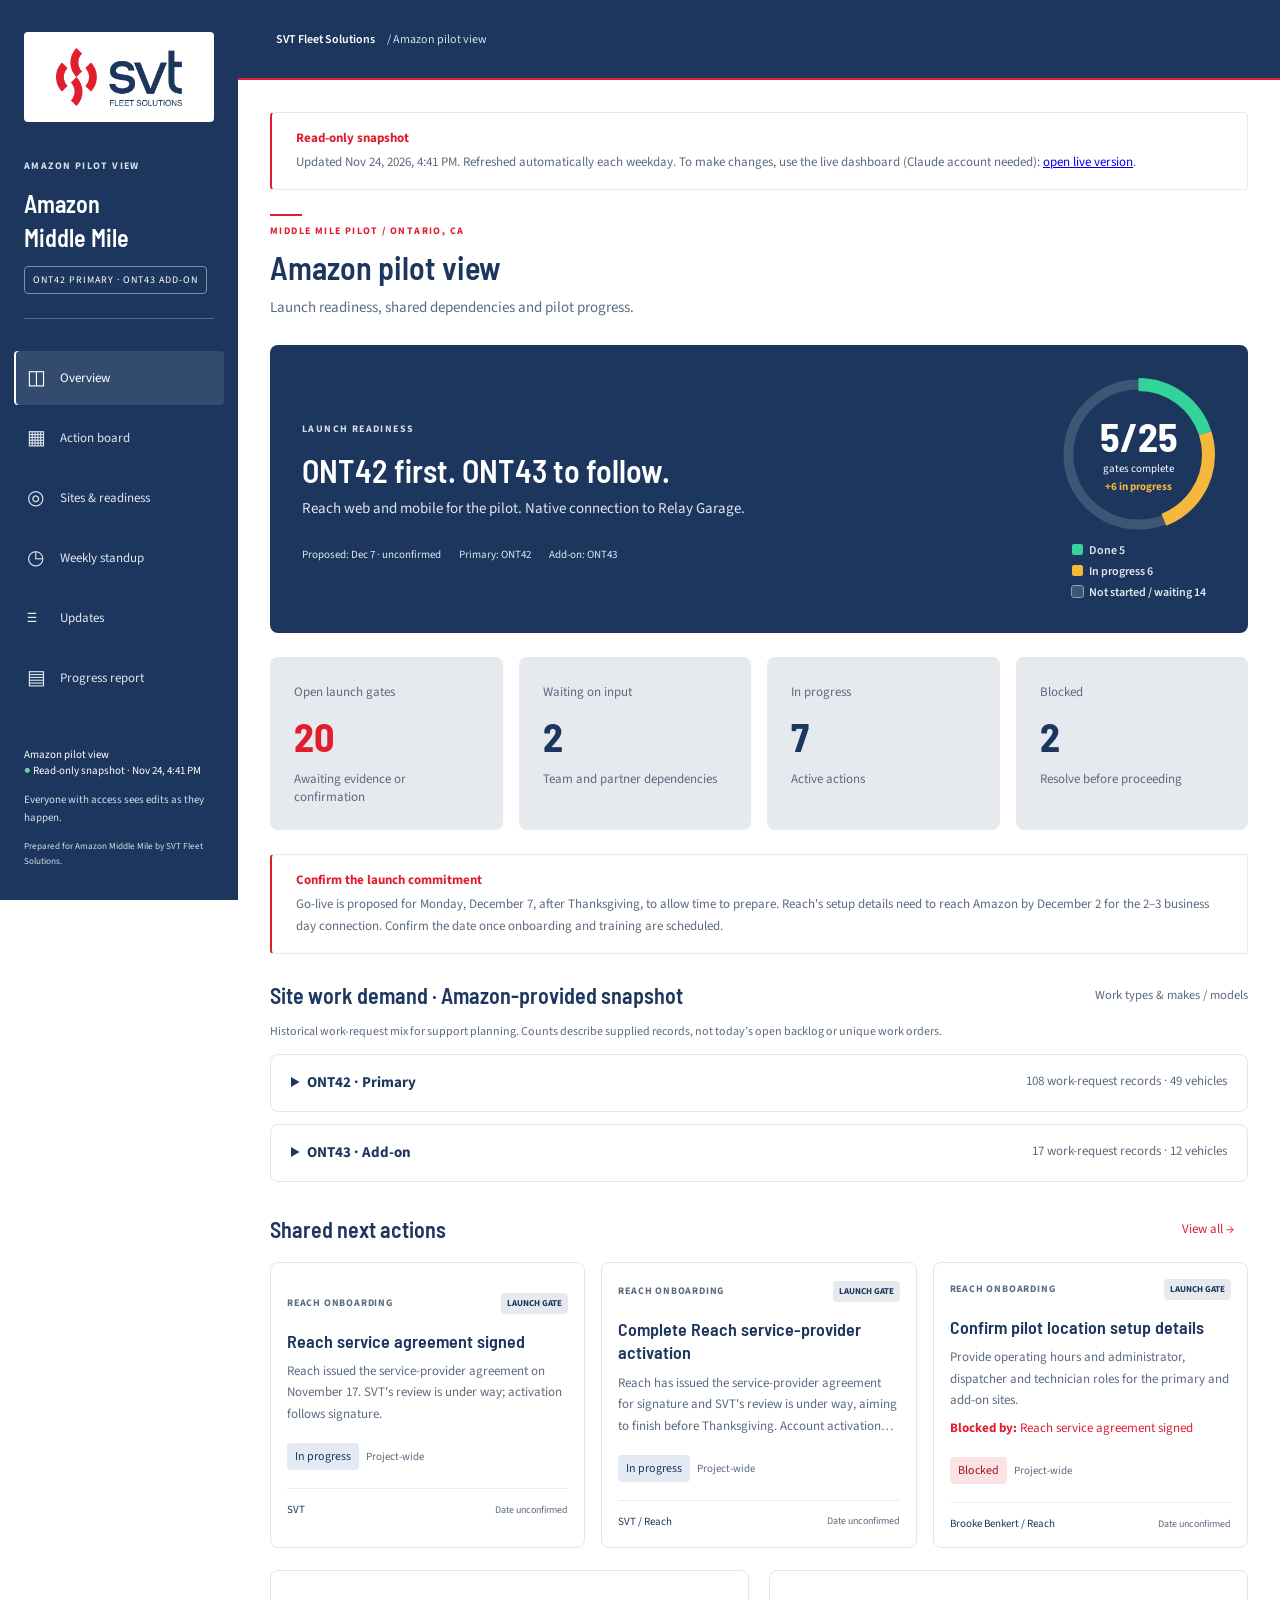
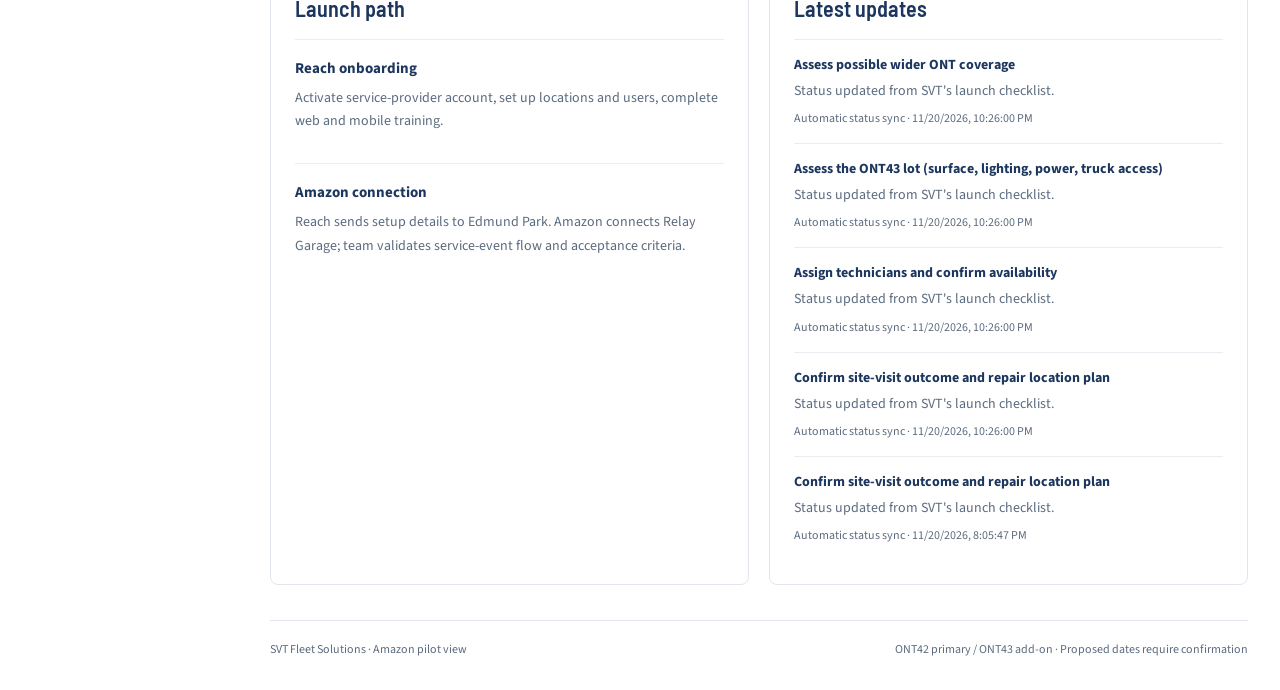
==== docs/amazon/index.html @ 0a1efa3c "Refresh public snapshots 2026-11-24 10:41 AM CT Co-Authored-By: Claude Opus 5.5 <noreply@anthropic.c" ====
<!doctype html><html lang="en"><head><meta charset="utf-8"><meta name="viewport" content="width=device-width,initial-scale=1"><meta name="robots" content="noindex,nofollow"><script>
window.__SNAPSHOT = {"at":"2026-11-24T16:41:51+00:00","live":"https://claude.ai/artifact/FVQgNvfAAnkuC6uZiwc668","data":{"tasks":[{"blockedBy":"","comments":[],"detail":"Confirm approved working areas, arrival process, safety requirements and offsite routing for complex repairs. Do not post gate codes here.","due":"","evidence":"Work area to define after the Nov 17 visit","gate":true,"id":"access","order":16,"owner":"SVT / Amazon","priority":"High","rev":1,"site":"Project-wide","src":["rd16"],"status":"Not started","stream":"Site readiness","title":"Confirm site access and safe repair areas","updatedAt":"2026-11-19T19:30:00Z","updatedBy":"SVT project team"},{"blockedBy":"","comments":[],"detail":"Reach has issued the service-provider agreement for signature and SVT's review is under way, aiming to finish before Thanksgiving. Account activation follows signature. Native Amazon connection and user setup remain separate steps.","due":"","evidence":"Agreement issued Nov 17; signature pending","gate":true,"id":"activate","order":5,"owner":"SVT / Reach","priority":"High","rev":1,"site":"Project-wide","src":["rd06"],"status":"In progress","stream":"Reach onboarding","title":"Complete Reach service-provider activation","updatedAt":"2026-11-19T19:30:00Z","updatedBy":"SVT project team"},{"blockedBy":"","comments":[],"detail":"Reach issued the service-provider agreement on November 17. SVT's review is under way; activation follows signature.","due":"","evidence":"Agreement issued Nov 17","gate":true,"id":"agreement","order":4,"owner":"SVT","priority":"High","rev":1,"site":"Project-wide","src":["rd01"],"status":"In progress","stream":"Reach onboarding","title":"Reach service agreement signed","updatedAt":"2026-11-19T19:30:00Z","updatedBy":"SVT project team"},{"blockedBy":"","comments":[],"detail":"Confirm whether SVT technicians are covered under the DTNA dealer umbrella or SVT registers directly.","due":"","evidence":"Operational status requires confirmation","gate":true,"id":"avetta","order":15,"owner":"SVT","priority":"High","rev":1,"site":"Both sites","src":["rd15"],"status":"Not started","stream":"Site readiness","title":"Confirm contractor safety (Avetta) coverage for SVT technicians","updatedAt":"2026-11-19T19:30:00Z","updatedBy":"SVT project team"},{"blockedBy":"","comments":[],"detail":"Agree how SVT takes on the current ONT42 service-request backlog at launch.","due":"","evidence":"Operational status requires confirmation","gate":false,"id":"backlog","order":22,"owner":"SVT / Amazon","priority":"Medium","rev":1,"site":"ONT42","src":["rd21"],"status":"Not started","stream":"Service readiness","title":"Plan for the existing ONT42 repair backlog","updatedAt":"2026-11-19T19:30:00Z","updatedBy":"SVT project team"},{"blockedBy":"","comments":[],"detail":"Certificate of insurance and site entry requirements confirmed: safety vest required, no badge or orientation.","due":"","evidence":"Confirmed with Amazon site team","gate":true,"id":"coi","order":14,"owner":"SVT","priority":"High","rev":1,"site":"Both sites","src":["rd14"],"status":"Done","stream":"Site readiness","title":"Insurance (COI) and site entry requirements confirmed","updatedAt":"2026-11-19T19:30:00Z","updatedBy":"SVT project team"},{"blockedBy":"","comments":[],"detail":"Amazon connection estimate: 2–3 business days after setup details are received. Validate service-event updates from Reach.","due":"","evidence":"Not started","gate":true,"id":"connection","order":9,"owner":"Reach / Amazon","priority":"High","rev":1,"site":"Project-wide","src":["rd09"],"status":"Not started","stream":"Technology readiness","title":"Validate native Relay Garage event flow","updatedAt":"2026-11-19T19:30:00Z","updatedBy":"SVT project team"},{"blockedBy":"","comments":[],"detail":"Amazon requested input on possible wider ONT coverage. This is exploratory and does not change ONT42 primary / ONT43 add-on scope or establish new site approval.","due":"","evidence":"Amazon request Nov 16","gate":false,"id":"coverage","order":29,"owner":"Brooke Benkert / Amazon","priority":"Low","rev":2,"site":"Project-wide","src":["rd27"],"status":"In progress","stream":"Launch readiness","title":"Assess possible wider ONT coverage","updatedAt":"2026-11-20T22:26:00Z","updatedBy":"Automatic status sync"},{"blockedBy":"","comments":[],"detail":"Proposed go-live moved to Monday, Dec 7 (after Thanksgiving) to allow prep time. Confirm onboarding, training and Amazon connection timing before committing the date.","due":"","evidence":"Proposed Dec 7, not yet confirmed","gate":true,"id":"date","order":11,"owner":"SVT / Amazon","priority":"High","rev":2,"site":"Project-wide","src":["rd25"],"status":"Awaiting confirmation","stream":"Launch readiness","title":"Confirm launch date and acceptance criteria","updatedAt":"2026-11-19T20:30:00Z","updatedBy":"SVT project team"},{"blockedBy":"agreement","comments":[],"detail":"Reach shares location setup with Amazon to initiate the native Relay Garage connection. Starts once Reach has the location details.","due":"","evidence":"Waiting on location setup","gate":true,"id":"handoff","order":8,"owner":"Reach / Edmund Park","priority":"High","resumeStatus":"Not started","rev":2,"site":"Project-wide","src":["rd08"],"status":"Blocked","stream":"Technology readiness","title":"Confirm Reach → Amazon setup handoff","updatedAt":"2026-11-20T00:05:14Z","updatedBy":"Automatic status sync"},{"blockedBy":"","comments":[],"detail":"Response time, shifts, pickup and delivery, and CNG handling. Also needed for the Reach location setup.","due":"","evidence":"Operational status requires confirmation","gate":true,"id":"hours","order":19,"owner":"SVT","priority":"High","rev":1,"site":"Both sites","src":["rd18"],"status":"Awaiting confirmation","stream":"Service readiness","title":"Set service levels and shop hours","updatedAt":"2026-11-19T19:30:00Z","updatedBy":"SVT project team"},{"blockedBy":"","comments":[],"detail":"SVT completed the onboarding intake November 16. Account activation and native Amazon connection remain separate readiness steps.","due":"","evidence":"Intake submitted Nov 16","gate":true,"id":"intake","order":2,"owner":"Brooke Benkert","priority":"High","rev":1,"site":"Project-wide","src":["rd05"],"status":"Done","stream":"Reach onboarding","title":"Reach intake submitted","updatedAt":"2026-11-19T19:30:00Z","updatedBy":"SVT project team"},{"blockedBy":"","comments":[],"detail":"Confirm how pilot work is invoiced through DTNA / Corcentric.","due":"","evidence":"Operational status requires confirmation","gate":true,"id":"invoicing","order":23,"owner":"SVT / Amazon","priority":"Medium","rev":1,"site":"Project-wide","src":["rd22"],"status":"Not started","stream":"Service readiness","title":"Confirm invoicing path through DTNA / Corcentric","updatedAt":"2026-11-19T19:30:00Z","updatedBy":"SVT project team"},{"blockedBy":"agreement","comments":[],"detail":"Provide operating hours and administrator, dispatcher and technician roles for the primary and add-on sites.","due":"","evidence":"Site hours and user roles being gathered","gate":true,"id":"location","order":6,"owner":"Brooke Benkert / Reach","priority":"High","rev":3,"site":"Project-wide","src":["rd07"],"status":"Blocked","stream":"Reach onboarding","title":"Confirm pilot location setup details","updatedAt":"2026-11-20T22:26:00Z","updatedBy":"Automatic status sync"},{"blockedBy":"","comments":[],"detail":"Confirm repair-time baseline, repairs aging over 7 / 14 days, tractors down and reporting cadence.","due":"","evidence":"Not started","gate":false,"id":"measures","order":28,"owner":"Brooke Benkert / Amazon","priority":"Medium","rev":1,"site":"Project-wide","src":["rd26"],"status":"Not started","stream":"Pilot performance","title":"Agree pilot measurement plan","updatedAt":"2026-11-19T19:30:00Z","updatedBy":"SVT project team"},{"blockedBy":"","comments":[],"detail":"Primary launch site. Validate coverage, site constraints and readiness sign-off.","due":"","evidence":"Visit held Nov 17; sign-off pending","gate":true,"id":"ont42","order":17,"owner":"SVT / Amazon","priority":"High","rev":1,"site":"ONT42","src":[],"status":"In progress","stream":"Site readiness","title":"Confirm ONT42 launch readiness","updatedAt":"2026-11-19T19:30:00Z","updatedBy":"SVT project team"},{"blockedBy":"","comments":[],"detail":"Add-on site. Confirm activation date, working area and readiness separately from the primary launch.","due":"","evidence":"Not started","gate":false,"id":"ont43","order":25,"owner":"SVT / Amazon","priority":"Medium","rev":1,"site":"ONT43","src":[],"status":"Not started","stream":"Site readiness","title":"Confirm ONT43 add-on timing","updatedAt":"2026-11-19T19:30:00Z","updatedBy":"SVT project team"},{"blockedBy":"","comments":[],"detail":"ONT43 has more room on a dirt lot. Assess surface, lighting, power, shelter and truck access.","due":"","evidence":"Operational status requires confirmation","gate":true,"id":"ont43lot","order":26,"owner":"SVT","priority":"Medium","rev":2,"site":"ONT43","src":["rd31"],"status":"In progress","stream":"Site readiness","title":"Assess the ONT43 lot (surface, lighting, power, truck access)","updatedAt":"2026-11-20T22:26:00Z","updatedBy":"Automatic status sync"},{"blockedBy":"","comments":[],"detail":"Confirm ONT43 entry and safety requirements match ONT42.","due":"","evidence":"Operational status requires confirmation","gate":true,"id":"ont43req","order":27,"owner":"SVT / Amazon","priority":"Medium","rev":1,"site":"ONT43","src":["rd32"],"status":"Not started","stream":"Site readiness","title":"Confirm ONT43 site requirements","updatedAt":"2026-11-19T19:30:00Z","updatedBy":"SVT project team"},{"blockedBy":"","comments":[],"detail":"Parts sourcing for Freightliner and Volvo units, including Volvo parts through the local Volvo dealer.","due":"","evidence":"Operational status requires confirmation","gate":true,"id":"parts","order":21,"owner":"SVT","priority":"High","rev":1,"site":"Both sites","src":["rd20"],"status":"Not started","stream":"Service readiness","title":"Put the parts plan in place, including Volvo parts","updatedAt":"2026-11-19T19:30:00Z","updatedBy":"SVT project team"},{"blockedBy":"","comments":[],"detail":"Confirm the pre-authorization threshold per repair and how it is set up in Reach.","due":"","evidence":"Operational status requires confirmation","gate":true,"id":"preauth","order":24,"owner":"SVT / Amazon","priority":"Medium","rev":1,"site":"Project-wide","src":["rd23"],"status":"Not started","stream":"Service readiness","title":"Confirm pre-authorization threshold for Reach","updatedAt":"2026-11-19T19:30:00Z","updatedBy":"SVT project team"},{"blockedBy":"","comments":[],"detail":"ONT42 is the confirmed primary site; ONT43 is the add-on.","due":"","evidence":"Brooke confirmation · Nov 17","gate":true,"id":"scope","order":1,"owner":"Brooke Benkert","priority":"Medium","rev":1,"site":"Both sites","src":[],"status":"Done","stream":"Launch readiness","title":"Pilot scope: ONT42 primary, ONT43 add-on","updatedAt":"2026-11-19T19:30:00Z","updatedBy":"SVT project team"},{"blockedBy":"","comments":[],"detail":"Onboarding session held with Reach on November 16.","due":"","evidence":"Held Nov 16","gate":true,"id":"session","order":3,"owner":"SVT / Reach","priority":"High","rev":1,"site":"Project-wide","src":["rd04"],"status":"Done","stream":"Reach onboarding","title":"Reach onboarding session held","updatedAt":"2026-11-19T19:30:00Z","updatedBy":"SVT project team"},{"blockedBy":"","comments":[],"detail":"Name the technicians for the pilot and confirm their availability.","due":"","evidence":"Operational status requires confirmation","gate":true,"id":"techs","order":18,"owner":"SVT","priority":"High","rev":2,"site":"Both sites","src":["rd17"],"status":"In progress","stream":"Service readiness","title":"Assign technicians and confirm availability","updatedAt":"2026-11-20T22:26:00Z","updatedBy":"Automatic status sync"},{"blockedBy":"","comments":[],"detail":"Recommended acceptance test: work request, dispatch, technician update, closure and confirmation of billing handoff.","due":"","evidence":"Not started","gate":true,"id":"test","order":10,"owner":"SVT / Reach / Amazon","priority":"High","rev":1,"site":"Project-wide","src":[],"status":"Not started","stream":"Technology readiness","title":"Complete end-to-end pilot validation","updatedAt":"2026-11-19T19:30:00Z","updatedBy":"SVT project team"},{"blockedBy":"","comments":[],"detail":"Separate web-portal and mobile-app training; verify users can complete their assigned workflows. Scheduled once Reach shares credentials.","due":"","evidence":"Not scheduled yet","gate":true,"id":"training","order":7,"owner":"SVT / Reach","priority":"High","rev":1,"site":"Project-wide","src":["rd11"],"status":"Not started","stream":"Service readiness","title":"Complete dispatcher and technician training","updatedAt":"2026-11-19T19:30:00Z","updatedBy":"SVT project team"},{"blockedBy":"","comments":[],"detail":"Mobile service units equipped and ready for on-site repairs.","due":"","evidence":"Operational status requires confirmation","gate":true,"id":"units","order":20,"owner":"SVT","priority":"High","rev":1,"site":"Both sites","src":["rd19"],"status":"Not started","stream":"Service readiness","title":"Ready mobile service units for on-site work","updatedAt":"2026-11-19T19:30:00Z","updatedBy":"SVT project team"},{"blockedBy":"","comments":[],"detail":"Choose the repair location plan from the November 17 visit: nearby offsite work, moving units to the ONT43 working area, or mobile on site plus offsite.","due":"","evidence":"Visit held Nov 17; SVT recommendation pending","gate":true,"id":"visit","order":13,"owner":"SVT / Amazon","priority":"High","rev":3,"site":"Both sites","src":["rd24"],"status":"In progress","stream":"Site readiness","title":"Confirm site-visit outcome and repair location plan","updatedAt":"2026-11-20T22:26:00Z","updatedBy":"Automatic status sync"},{"blockedBy":"","comments":[],"detail":"SVT visited ONT42 and ONT43 on November 17 with Amazon's site team.","due":"","evidence":"Held Nov 17","gate":true,"id":"visitheld","order":12,"owner":"SVT / Amazon","priority":"High","rev":1,"site":"Both sites","src":["rd13"],"status":"Done","stream":"Site readiness","title":"Site visit to ONT42 and ONT43","updatedAt":"2026-11-19T19:30:00Z","updatedBy":"SVT project team"}],"activity":[{"actor":"SVT project team","at":"2026-11-16T23:30:00Z","id":"a-20261116-coverage","note":"Amazon requested input on possible wider ONT coverage. This is exploratory and does not change ONT42 primary / ONT43 add-on scope or establish new site approval.","status":"Not started","taskId":"coverage","title":"Assess possible wider ONT coverage"},{"actor":"SVT project team","at":"2026-11-16T22:00:36Z","id":"a-20261116-intake","note":"Reach intake submission confirmed for November 16. No activation or integration completion is implied.","status":"Done","taskId":"intake","title":"Reach intake submitted"},{"actor":"SVT project team","at":"2026-11-16T23:00:00Z","id":"a-20261116-reach","note":"Reach is creating SVT's service-provider account with a new Relay Garage integration for ONT42 and ONT43. SVT dispatchers will use the Reach web portal and technicians the Reach mobile app. Reach estimates about two weeks to go live, targeting before Thanksgiving.","status":"In progress","taskId":"activate","title":"Reach onboarding underway"},{"actor":"SVT project team","at":"2026-11-18T03:00:00Z","id":"a-20261117-visit","note":"SVT visited ONT42 and ONT43 on November 17. The recommendation for nearby offsite work versus the ONT43 working area will be recorded here.","status":"In progress","taskId":"visit","title":"Site visit held at ONT42 and ONT43"},{"actor":"SVT project team","at":"2026-11-18T16:30:00Z","id":"a-20261118-activate","note":"Reach issued the service-provider agreement for signature and SVT's review is under way, aiming to finish before Thanksgiving. Account activation follows signature.","status":"In progress","taskId":"activate","title":"Complete Reach service-provider activation"},{"actor":"SVT project team","at":"2026-11-19T20:30:00Z","id":"a-20261119-golive","note":"SVT proposes moving the ONT42 go-live to Monday, December 7, after Thanksgiving, to allow time for Reach onboarding, training and the Amazon connection. The date is proposed and still to be confirmed with Amazon.","status":"Awaiting confirmation","taskId":"date","title":"Go-live moved to after Thanksgiving"},{"actor":"Automatic status sync","at":"2026-11-19T22:26:00Z","id":"a-20261119-location","note":"Status updated from SVT's launch checklist.","status":"Blocked","taskId":"location","title":"Confirm pilot location setup details"},{"actor":"Automatic status sync","at":"2026-11-20T22:26:00Z","id":"a-20261120-coverage","note":"Status updated from SVT's launch checklist.","status":"In progress","taskId":"coverage","title":"Assess possible wider ONT coverage"},{"actor":"Automatic status sync","at":"2026-11-20T22:26:00Z","id":"a-20261120-ont43lot","note":"Status updated from SVT's launch checklist.","status":"In progress","taskId":"ont43lot","title":"Assess the ONT43 lot (surface, lighting, power, truck access)"},{"actor":"Automatic status sync","at":"2026-11-20T22:26:00Z","id":"a-20261120-techs","note":"Status updated from SVT's launch checklist.","status":"In progress","taskId":"techs","title":"Assign technicians and confirm availability"},{"actor":"Automatic status sync","at":"2026-11-20T22:26:00Z","id":"a-20261120-visit","note":"Status updated from SVT's launch checklist.","status":"In progress","taskId":"visit","title":"Confirm site-visit outcome and repair location plan"},{"actor":"Automatic status sync","at":"2026-11-20T00:05:14Z","id":"a-202611200005-handoff","note":"Status updated from SVT's launch checklist.","status":"Blocked","taskId":"handoff","title":"Confirm Reach → Amazon setup handoff"},{"actor":"Automatic status sync","at":"2026-11-20T20:05:47Z","id":"a-202611202005-visit","note":"Status updated from SVT's launch checklist.","status":"Not started","taskId":"visit","title":"Confirm site-visit outcome and repair location plan"}],"meta":[{"commitmentNote":"Go-live is proposed for Monday, December 7, after Thanksgiving, to allow time to prepare. Reach's setup details need to reach Amazon by December 2 for the 2–3 business day connection. Confirm the date once onboarding and training are scheduled.","goLive":"2026-12-07","goLiveConfirmed":false,"goLiveLabel":"Dec 7","goLiveNote":"Proposed for after Thanksgiving to allow prep time; to confirm with Amazon.","id":"status","source":"https://claude.ai/artifact/57pZLpxJVW2gb8xTgxj77H","syncedAt":"2026-11-24T16:05:16Z"}]}};
(function(){
  var D = window.__SNAPSHOT.data, ro = function(){ return Promise.reject({code:"invalid_argument", message:"This is a read-only snapshot."}); };
  function rows(c){ return (D[c]||[]).map(function(r){ var o = Object.assign({}, r); var id = o.id; delete o.id; return {id:id, exists:true, data:function(){ return o; }}; }); }
  function snap(c){ var d = rows(c); return {docs:d, size:d.length, empty:!d.length, metadata:{fromCache:false, hasPendingWrites:false}, docChanges:function(){ return []; }}; }
  function col(c){ return {onSnapshot:function(n){ setTimeout(function(){ n(snap(c)); }, 0); return function(){}; }, get:function(){ return Promise.resolve(snap(c)); }, doc:function(id){ return {id:id||"x", get:function(){ return Promise.resolve({exists:false, data:function(){}}); }, set:ro, update:ro, delete:ro}; }, add:ro}; }
  window.claude = {use: function(n){
    if (n === "db") return Promise.resolve({collection:col, doc:function(p){ var a = p.split("/"), r = (D[a[0]]||[]).find(function(x){ return x.id === a[1]; }); return {get:function(){ return Promise.resolve({exists:!!r, data:function(){ return r; }}); }, set:ro, update:ro, delete:ro}; }});
    if (n === "user") return Promise.resolve({can:function(){ return Promise.resolve(false); }, me:function(){ return Promise.resolve({name:""}); }, id:function(){ return Promise.resolve(null); }, profiles:function(){ return Promise.resolve({}); }});
    return Promise.resolve(null);
  }};
  document.addEventListener("DOMContentLoaded", function(){
    var c = document.querySelector(".content"); if (!c) return;
    var t = new Date(window.__SNAPSHOT.at).toLocaleString([], {month:"short", day:"numeric", year:"numeric", hour:"numeric", minute:"2-digit"});
    c.insertAdjacentHTML("afterbegin", '<div class="alert" style="margin-top:0"><b>Read-only snapshot</b><p>Updated ' + t + '. Refreshed automatically each weekday. To make changes, use the live dashboard (Claude account needed): <a href="' + window.__SNAPSHOT.live + '" target="_blank" rel="noopener">open live version</a>.</p></div>');
  });
})();
</script>
</head><body><title>ONT Pilot · Amazon View</title>
<meta name="claude:viewport-fit-sides" content="cover">
<link rel="preconnect" href="https://fonts.googleapis.com">
<link rel="stylesheet" href="https://fonts.googleapis.com/css2?family=Barlow+Semi+Condensed:wght@600;700&family=Source+Sans+3:wght@400;500;600;700&display=swap">
<style>
:root{
  --navy:#1c365e;--red:#e01e2e;--red-hover:#be1927;--steel:#5b6b7f;--gray:#e6e9ed;
  --bg:#ffffff;--surface:#ffffff;--ink:#1c365e;--muted:#5b6b7f;--line:#e0e6ec;--line-2:#e9edf2;
  --chip:#edf1f6;--chip-ink:#5c7086;--field:#ffffff;--field-line:#d9e0e8;--field-ink:#23364b;
  --side:#1c365e;--side-ink:#e1e6ed;--side-muted:#d6dee8;--scrim:#0b1c32aa;
  --f-head:'Barlow Semi Condensed','Arial Narrow',Arial,sans-serif;--f-body:'Source Sans 3',Arial,sans-serif;
}
@media (prefers-color-scheme:dark){:root:not([data-theme="light"]){
  --bg:#0f1a2b;--surface:#16243a;--ink:#e6edf6;--muted:#a3b1c3;--line:#2a3a54;--line-2:#24344d;--gray:#1d2d47;
  --chip:#22344f;--chip-ink:#c4d0de;--field:#122036;--field-line:#2f4260;--field-ink:#e6edf6;--side:#0f2242;--scrim:#000a;--red:#ff4b58;--red-hover:#e23a47;color-scheme:dark}}
:root[data-theme="dark"]{
  --bg:#0f1a2b;--surface:#16243a;--ink:#e6edf6;--muted:#a3b1c3;--line:#2a3a54;--line-2:#24344d;--gray:#1d2d47;
  --chip:#22344f;--chip-ink:#c4d0de;--field:#122036;--field-line:#2f4260;--field-ink:#e6edf6;--side:#0f2242;--scrim:#000a;--red:#ff4b58;--red-hover:#e23a47;color-scheme:dark}
*{box-sizing:border-box}[hidden]{display:none!important}
body{margin:0;background:var(--bg);color:var(--ink);font-family:var(--f-body);font-size:15px}
button,input,select,textarea{font:inherit}button{cursor:pointer;color:inherit;background:var(--surface);border:1px solid var(--field-line);border-radius:7px;padding:10px 14px}
button:focus-visible,a:focus-visible,summary:focus-visible{outline:3px solid var(--red);outline-offset:3px}
h1,h2,h3{font-family:var(--f-head);font-weight:600;letter-spacing:0;color:var(--ink)}h1{font-size:32px;margin:10px 0}h2{font-size:22px}h3{font-size:15px}
p{line-height:1.65;color:var(--muted)}small{color:var(--muted)}
.shell{display:flex;min-height:100vh}
aside{width:238px;position:fixed;inset:0 auto 0 0;background:var(--side);color:var(--side-ink);padding:32px 24px;display:flex;flex-direction:column;z-index:3}
.brand{background:#fff;padding:16px;border-radius:4px;display:flex;align-items:center;justify-content:center;min-height:82px}.brand img{width:100%;max-width:160px;height:58px;object-fit:contain}
.project{padding:32px 0 24px;border-bottom:1px solid #5b6b7f}.project h3{font-size:24px;line-height:1.4;margin:12px 0;color:#fff}
.eyebrow{font-size:10px;font-weight:700;letter-spacing:1.4px;color:var(--muted);text-transform:uppercase}.project>.eyebrow{color:var(--side-muted)}
.pill{display:inline-block;line-height:1.6;font-size:10px;letter-spacing:1px;border:1px solid #8090a7;color:#fff;padding:5px 8px;border-radius:4px}
nav{margin:26px -10px}nav button{display:flex;align-items:center;gap:13px;background:none;border:0;color:#e1e6ed;width:100%;text-align:left;margin:6px 0;padding:13px;font-size:13px;border-radius:4px}
nav button span{font-size:20px;width:20px}nav button[aria-current="page"]{background:#ffffff1a;color:#fff;box-shadow:inset 2px 0 #fff}nav button:hover{background:#ffffff12}
.sidebottom{margin-top:auto;font-size:11px}.sidebottom p,.sidebottom small{color:var(--side-muted)}.live{color:#fff}
main{margin-left:238px;width:calc(100% - 238px)}
header.top{height:80px;display:flex;align-items:center;padding:0 38px;background:var(--navy);color:#fff;border-bottom:2px solid var(--red);font-size:12px;font-weight:600}header.top span{color:#d6dee8;margin-left:10px;font-weight:400}
.content{max-width:1550px;margin:auto;padding:32px}
.between{display:flex;justify-content:space-between;align-items:center;gap:16px}
.title{margin-bottom:24px}.title p{margin:0}.title .eyebrow:before{content:'';display:block;background:var(--red);height:2px;width:32px;margin-bottom:8px}.red{color:var(--red)}
.primary{background:var(--red);border-color:var(--red);color:#fff;font-weight:700;padding:12px 19px;border-radius:4px}.primary:hover{background:var(--red-hover)}.primary:disabled{opacity:.6}
.hero{background:var(--navy);border-radius:8px;padding:32px;display:flex;justify-content:space-between;color:#fff;gap:25px;align-items:center}
.hero h2{font-size:32px;margin:13px 0 8px;color:#fff}.hero p{color:#e0e6ee;margin:0}.hero .eyebrow{color:#d6dee8}
.heroTags{display:flex;gap:18px;font-size:11px;color:#e0e6ee;margin-top:25px;flex-wrap:wrap}
.ring-wrap{display:grid;justify-items:center;gap:10px}.ring-key{display:grid;gap:4px;font-size:12px;font-weight:600;color:#e0e6ee}.ring-key i{display:inline-block;width:11px;height:11px;border-radius:2px;margin-right:6px;vertical-align:-1px}.ring .ring-prog{font-size:11px;margin-top:3px;color:#f5b83d;font-weight:700}
.ring{width:155px;min-width:155px;height:155px;position:relative;display:grid;place-items:center}.ring svg{position:absolute;inset:0}.ring div{text-align:center;display:grid}.ring strong{font-family:var(--f-head);font-size:40px;font-weight:700;line-height:1}.ring span{font-size:11px;margin-top:5px}
.stats{display:grid;grid-template-columns:repeat(4,1fr);gap:16px;margin:24px 0}.stats article{background:var(--gray);border-radius:8px;padding:24px}
.stats article>span{font-size:13px;color:var(--muted)}.stats strong{display:block;font-family:var(--f-head);font-size:40px;font-weight:700;line-height:1.1;margin:12px 0;color:var(--ink)}.stats article:first-child strong{color:var(--red)}.stats small{font-size:13px;display:block}
.alert{background:var(--surface);border:1px solid var(--gray);border-left:2px solid var(--red);border-radius:4px;padding:16px 24px;margin:24px 0;font-size:13px}.alert b{color:var(--red)}.alert p{margin:5px 0 0}
.sectionhead{display:flex;align-items:center;justify-content:space-between;margin:28px 0 14px;gap:12px;flex-wrap:wrap}.sectionhead h2{margin:0}.sectionhead .link{background:none;border:0;color:var(--red);font-size:13px}
.cards{display:grid;grid-template-columns:repeat(3,1fr);gap:16px}
.task{text-align:left;display:block;width:100%;background:var(--surface);border:1px solid var(--line);border-radius:8px;padding:16px}.task:hover{border-color:var(--steel)}
.task .eyebrow{font-size:10px;letter-spacing:.8px}.gate{color:var(--ink);background:var(--gray);font-size:9px;font-weight:700;padding:4px 6px;border-radius:4px;white-space:nowrap}
.task h3{font-size:18px;line-height:1.3;margin:16px 0 8px}.task p{font-size:13px;margin:0;display:-webkit-box;-webkit-line-clamp:3;-webkit-box-orient:vertical;overflow:hidden}
.tags{display:flex;gap:7px;align-items:center;font-size:11px;color:var(--muted);margin:18px 0;flex-wrap:wrap}
.status{display:inline-block;padding:5px 8px;background:var(--chip);color:var(--chip-ink);border-radius:4px;font-size:12px;white-space:nowrap}
.status.s-done{background:#e3f1e8;color:#1f6b45}.status.s-blocked{background:#fbe3e5;color:#a0121c}.status.s-prog{background:#e3eaf4;color:#1c365e}
@media (prefers-color-scheme:dark){:root:not([data-theme="light"]) .status.s-done{background:#163a2b;color:#8fe0b5}:root:not([data-theme="light"]) .status.s-blocked{background:#43191e;color:#ff9aa1}:root:not([data-theme="light"]) .status.s-prog{background:#1d3150;color:#a9c6ef}}
.taskfoot{display:flex;justify-content:space-between;align-items:center;border-top:1px solid var(--line-2);padding-top:13px;gap:5px;font-size:11px}.taskfoot small{font-size:10px}
.twocol{display:grid;grid-template-columns:1fr 1fr;gap:20px;margin:22px 0}
.panel{background:var(--surface);border:1px solid var(--line);border-radius:8px;padding:24px;min-width:0}.panel h2{margin-top:0}.panel p{font-size:14px}
.track{padding:18px 0;border-top:1px solid var(--line-2)}.track p{margin:8px 0 12px}
.activity{padding:15px 0;border-top:1px solid var(--line-2);font-size:14px}.activity small{font-size:12px}.activity p{margin:5px 0}
article.activity{border-top:1px solid var(--line);padding:20px 24px;margin:12px 0}
.toolbar{display:flex;gap:16px;margin-bottom:25px;flex-wrap:wrap}
input,select,textarea{border:1px solid var(--field-line);border-radius:4px;background:var(--field);padding:11px;color:var(--field-ink);width:100%}
.toolbar input{flex:1;min-width:220px}.toolbar select{width:200px}.toolbar button{white-space:nowrap}
.board{display:grid;grid-template-columns:repeat(4,minmax(210px,1fr));gap:16px;overflow:auto}
.column{background:var(--gray);border-radius:8px;padding:16px;min-width:210px}.column>h3{display:flex;justify-content:space-between;font-size:16px;margin:6px 3px 20px}.column>h3 span{color:var(--muted)}
.column .task{margin-bottom:12px;padding:14px}.column .task .between{gap:4px;flex-wrap:wrap}
.empty{text-align:center;font-size:11px;padding:25px 0;color:var(--muted)}
.site h2{font-size:30px;margin:15px 0}
.checklist{background:var(--surface);border:1px solid var(--line);border-radius:8px;overflow:hidden}
.checklist button{width:100%;display:flex;justify-content:space-between;align-items:center;gap:10px;text-align:left;border-radius:0;border:0;border-bottom:1px solid var(--line-2);padding:16px 24px;font-size:14px;background:var(--surface)}.checklist button:last-child{border-bottom:0}
footer{display:flex;justify-content:space-between;gap:16px;border-top:1px solid var(--line);margin-top:35px;padding-top:20px;font-size:12px;color:var(--muted)}footer span{text-align:right}
.overlay{position:fixed;inset:0;background:var(--scrim);display:flex;justify-content:flex-end;z-index:5}
.modal{width:600px;max-width:100%;background:var(--surface);overflow:auto;padding:32px}.modal h2{margin:0}
.modal label{display:block;font-size:13px;font-weight:600;margin:13px 0}.modal input,.modal select,.modal textarea{display:block;margin-top:7px}
.modal .twocol{gap:15px;margin:0}.modal textarea{min-height:80px}.modal .checkbox{display:flex;align-items:center;gap:10px}.checkbox input{width:auto;margin:0}
.ro-note{font-size:13px;color:var(--muted);background:var(--gray);border-radius:4px;padding:10px 12px}
.comment{padding:12px;border-left:2px solid var(--red);background:var(--surface);margin:10px 0;font-size:13px;white-space:pre-wrap;border-radius:4px}.comment small{display:block;margin-top:6px}
.tablewrap{overflow:auto;border:1px solid var(--gray);border-radius:8px}
table{width:100%;border-collapse:collapse;text-align:left;font-size:14px}th{background:var(--gray);padding:16px;font-weight:600}td{padding:12px 16px;border-bottom:1px solid var(--gray)}
td button{border:0;padding:0;text-align:left;color:var(--ink);background:none;font-weight:600}
.compact{margin:12px 0;padding:16px 20px}.compact summary{cursor:pointer;font-weight:700;color:var(--ink);line-height:1.6}.compact summary span{float:right;font-weight:400;font-size:13px;color:var(--muted)}
.compact[open] summary{border-bottom:1px solid var(--field-line);padding-bottom:10px;margin-bottom:12px}
.sourceNote{font-size:12px;color:var(--muted)}
.demandGrid{display:grid;grid-template-columns:1fr 1fr;gap:24px}.demandGrid h3{margin:16px 0 10px}.demandGrid th:nth-child(n+2),.demandGrid td:nth-child(n+2){text-align:right}
.demandGrid .tags{margin:8px 0}.demandGrid .tags span{background:var(--chip);color:var(--chip-ink);padding:4px 8px;border-radius:4px;font-size:12px}
.toast{position:fixed;bottom:20px;left:50%;transform:translateX(-50%);background:var(--navy);color:#fff;padding:10px 16px;border-radius:6px;font-size:14px;z-index:9}
@media(max-width:1100px){aside{width:205px}main{margin-left:205px;width:calc(100% - 205px)}.content{padding:25px}.stats{grid-template-columns:repeat(2,1fr)}.cards{grid-template-columns:1fr}.hero h2{font-size:24px}.board{grid-template-columns:repeat(4,250px)}}
@media(max-width:850px){.demandGrid{grid-template-columns:1fr}}
@media(max-width:700px){aside{position:static;width:100%;padding:16px}.shell{display:block}.project,.sidebottom{display:none}.brand{width:160px;min-height:64px;padding:8px}.brand img{height:48px}
  nav{display:flex;overflow:auto;margin:10px 0 0}nav button{white-space:nowrap;width:auto}nav button span{display:none}main{margin:0;width:100%}
  header.top{padding:15px;height:auto;min-height:56px}.content{padding:24px 16px}.title{align-items:flex-start}h1{font-size:26px}.title .primary{font-size:12px;white-space:nowrap}
  .hero{padding:24px;display:block}.hero h2{font-size:26px}.ring{margin-top:25px;width:110px;height:110px;min-width:110px}.ring strong{font-size:30px}
  .twocol{grid-template-columns:1fr}.toolbar select{width:100%}.stats article{padding:16px}.stats strong{font-size:32px}.stats small{font-size:11px}
  footer{display:block}footer span{display:block;text-align:left;margin-top:10px}.modal{padding:24px}.modal .twocol{grid-template-columns:1fr 1fr}.compact summary span{float:none;display:block}.compact{padding:12px}}

/* Sidebar links (pages that route with anchors) */
nav a{display:flex;align-items:center;gap:13px;color:#e1e6ed;text-decoration:none;margin:6px 0;padding:13px;font-size:13px;border-radius:4px}
nav a span{font-size:20px;width:20px;text-align:center}nav a[aria-current="page"]{background:#ffffff1a;color:#fff;box-shadow:inset 2px 0 #fff}nav a:hover{background:#ffffff12}
nav .navsep{border-top:1px solid #5b6b7f;margin:14px 10px}
.side-links{font-size:12px;margin:0 0 14px}.side-links a{color:var(--side-muted);display:block;margin:4px 0}
@media(max-width:700px){nav a{white-space:nowrap}nav a span{display:none}nav .navsep{display:none}}

#sync{color:#fff;font-size:11px;margin:0 0 6px}#sync::before{content:"● ";color:#6fd3a0}#sync[data-state="saving"]::before{color:#f2bf62}#sync[data-state="offline"]::before{color:#ff8a92}
.task p.blk{color:var(--red);margin-top:6px;-webkit-line-clamp:2}.blk-flag{color:var(--red);font-weight:600}

/* One-page progress report (US Letter). Fixed light palette so the PDF and print look the same in any theme. */
.rp-tools{display:flex;gap:12px;flex-wrap:wrap;align-items:center;margin-bottom:18px}
.rp-tools .note{font-size:13px;color:var(--muted)}
.rp-stage{overflow:auto;background:var(--gray);border-radius:8px;padding:24px;display:flex;justify-content:center}
.rp{width:816px;height:1056px;flex:none;background:#fff;color:#1c365e;font-family:'Source Sans 3',Arial,sans-serif;font-size:10.5px;line-height:1.4;box-shadow:0 4px 24px #0b1c3226;display:flex;flex-direction:column;overflow:hidden;position:relative}
.rp *{box-sizing:border-box}
.rp h2,.rp h3,.rp .rp-num{font-family:'Barlow Semi Condensed','Arial Narrow',Arial,sans-serif;color:#1c365e;margin:0}
.rp-head{background:#1c365e;color:#fff;padding:18px 32px 16px;display:grid;grid-template-columns:auto 1fr auto;gap:18px;align-items:center;border-bottom:3px solid #e01e2e}
.rp-logo{background:#fff;border-radius:3px;padding:6px 10px;display:flex;align-items:center}.rp-logo img{height:34px;width:auto;display:block}
.rp-head .eb{font-size:8.5px;letter-spacing:1.4px;font-weight:700;text-transform:uppercase;color:#d6dee8}
.rp-head h2{color:#fff;font-size:22px;font-weight:600;line-height:1.1;margin:3px 0 2px}
.rp-head .sub{font-size:10px;color:#e0e6ee}
.rp-rag{text-align:right;display:grid;gap:4px;justify-items:end}
.rp-rag b{display:inline-block;font-family:'Barlow Semi Condensed',Arial,sans-serif;font-size:13px;letter-spacing:.5px;padding:4px 10px;border-radius:3px;color:#fff}
.rp-rag .g{background:#1f7a4d}.rp-rag .a{background:#c27a00}.rp-rag .r{background:#e01e2e}
.rp-rag small{font-size:9px;color:#d6dee8}
.rp-body{padding:14px 32px 0;display:flex;flex-direction:column;gap:12px;flex:1;min-height:0;overflow:hidden}
.rp-sec h3{font-size:13px;font-weight:700;letter-spacing:.2px;margin-bottom:6px;display:flex;justify-content:space-between;align-items:baseline}
.rp-sec h3 small{font-family:'Source Sans 3',Arial,sans-serif;font-weight:400;font-size:8.5px;color:#5b6b7f;letter-spacing:0}
.rp-gantt{border:1px solid #e0e6ec;border-radius:6px;padding:8px 10px 6px}
.rp-gantt svg{display:block}
.rp-legend{display:flex;gap:14px;font-size:8.5px;color:#5b6b7f;margin-top:4px;flex-wrap:wrap}
.rp-legend i{display:inline-block;width:10px;height:7px;border-radius:2px;margin-right:4px;vertical-align:middle}
.rp-kpis{display:grid;grid-template-columns:repeat(5,1fr);gap:8px}
.rp-kpi{background:#e6e9ed;border-radius:6px;padding:8px 10px}
.rp-kpi span{font-size:8.5px;color:#5b6b7f;display:block}
.rp-kpi .rp-num{font-size:24px;font-weight:700;line-height:1.05;display:block;margin:2px 0}
.rp-kpi.red .rp-num{color:#e01e2e}.rp-kpi.green .rp-num{color:#1f7a4d}
.rp-kpi small{font-size:8px;color:#5b6b7f}
.rp-summary{font-size:10.5px;color:#1c365e;background:#f4f6f9;border-left:3px solid #1c365e;padding:7px 10px;border-radius:3px}
.rp-cols{display:grid;grid-template-columns:1fr 1fr;gap:14px}
.rp-prog{display:grid;gap:5px}
.rp-prog div{display:grid;grid-template-columns:130px 1fr 44px;gap:8px;align-items:center;font-size:9.5px}
.rp-prog .tr{height:8px;background:#e6e9ed;border-radius:4px;overflow:hidden;display:flex}
.rp-prog .tr i{display:block;height:100%}
.rp-prog b{text-align:right;font-weight:600}
.rp-risks{display:grid;gap:5px;margin:0;padding:0;list-style:none}
.rp-risks li{display:grid;grid-template-columns:52px 1fr;gap:7px;font-size:9.5px;align-items:start}
.rp-risks li span{font-size:7.5px;font-weight:700;letter-spacing:.6px;text-align:center;border-radius:3px;padding:2px 0;color:#fff}
.rp-risks .high span{background:#e01e2e}.rp-risks .med span{background:#c27a00}.rp-risks .low span{background:#5b6b7f}
.rp .rp-tbl{width:100%;border-collapse:collapse;font-size:9px;table-layout:fixed}.rp .rp-tbl col.a{width:56%}.rp .rp-tbl col.o{width:22%}.rp .rp-tbl col.s{width:13%}.rp .rp-tbl col.d{width:9%}
.rp .rp-tbl td{white-space:nowrap;overflow:hidden;text-overflow:ellipsis}
.rp .rp-tbl th{background:#e6e9ed;text-align:left;font-weight:600;padding:4px 6px;font-size:8.5px;color:#1c365e}
.rp .rp-tbl td{padding:3px 6px;border-bottom:1px solid #e6e9ed;vertical-align:top}
.rp .rp-tbl td:last-child,.rp .rp-tbl th:last-child{white-space:nowrap}
.rp-st{display:inline-block;border-radius:3px;padding:0 5px;font-size:8px;font-weight:600;background:#edf1f6;color:#5c7086;white-space:nowrap}
.rp-st.done{background:#e3f1e8;color:#1f6b45}.rp-st.prog{background:#e3eaf4;color:#1c365e}.rp-st.wait{background:#fdf0d9;color:#8a5200}.rp-st.blocked{background:#fbe3e5;color:#a0121c}
.rp-foot{margin-top:auto;padding:8px 32px 12px;display:flex;justify-content:space-between;gap:12px;font-size:8px;color:#5b6b7f;border-top:1px solid #e0e6ec}
.rp-foot b{color:#e01e2e;font-weight:700}
@media print{
  @page{size:letter portrait;margin:0}
  html,body{background:#fff!important}
  body *{visibility:hidden}
  .rp,.rp *{visibility:visible}
  .rp{position:fixed;left:0;top:0;box-shadow:none;-webkit-print-color-adjust:exact;print-color-adjust:exact}
}
@media(max-width:900px){.rp-stage{justify-content:flex-start}}

.rp table{min-width:0;border:0}.rp th,.rp td{position:static;text-transform:none;letter-spacing:0;font-family:'Source Sans 3',Arial,sans-serif;line-height:1.35}
.rp .rp-tbl th{font-size:8.5px;padding:4px 6px}.rp .rp-tbl td{font-size:9px;padding:3px 6px}
.rp p{margin:0;color:inherit;line-height:1.4}

</style>

<div class="shell">
<aside>
  <div class="brand"><img src="[data-uri]" alt="SVT Fleet Solutions"></div>
  <div class="project"><span class="eyebrow">Amazon pilot view</span><h3>Amazon<br>Middle Mile</h3><span class="pill">ONT42 PRIMARY · ONT43 ADD-ON</span></div>
  <nav id="nav" aria-label="Pilot views"></nav>
  <div class="sidebottom"><div class="live">Amazon pilot view</div><p id="sync">Connecting…</p><p>Everyone with access sees edits as they happen.</p><small>Prepared for Amazon Middle Mile by SVT Fleet Solutions.</small></div>
</aside>
<main>
  <header class="top"><div>SVT Fleet Solutions <span>/ Amazon pilot view</span></div></header>
  <section class="content">
    <div class="between title"><div><div class="eyebrow red">Middle mile pilot / Ontario, CA</div><h1 id="view-title">Amazon pilot view</h1><p>Launch readiness, shared dependencies and pilot progress.</p></div><button class="primary" id="add" hidden>＋ Add action</button></div>
    <div id="err" role="alert" class="alert" hidden></div>
    <div id="view"></div>
    <footer>SVT Fleet Solutions · Amazon pilot view<span>ONT42 primary / ONT43 add-on · Proposed dates require confirmation</span></footer>
  </section>
</main>
</div>
<div id="drawer-root"></div><div id="toast-root"></div>

<script>/* SVT one-page progress report: timeline/Gantt, KPIs, progress, risks and next steps.
   Each dashboard builds a cfg from its own data and calls SVTReport.render(el, cfg).
   Statuses are normalized to: done | prog | wait | blocked | todo. */
window.SVTReport = (() => {
  const esc = v => String(v ?? "").replace(/[&<>"']/g, c => ({"&":"&amp;","<":"&lt;",">":"&gt;",'"':"&quot;","'":"&#39;"}[c]));
  const D = s => { if (s instanceof Date) return new Date(s.getFullYear(), s.getMonth(), s.getDate()); const d = new Date(String(s).slice(0,10) + "T00:00:00"); return isNaN(d) ? null : d; };
  const today = () => D(new Date());
  const fmt = (d, o) => { d = D(d); return d ? d.toLocaleDateString("en-US", o || {month:"short", day:"numeric"}) : ""; };
  const days = (a, b) => Math.round((D(b) - D(a)) / 864e5);
  const addBiz = (d, n) => { d = D(d); const s = Math.sign(n); let k = Math.abs(n); while (k) { d.setDate(d.getDate() + s); const w = d.getDay(); if (w && w < 6) k--; } return d; };
  const LABEL = {done:"Complete", prog:"In progress", wait:"Waiting", blocked:"Blocked", todo:"Not started"};
  const COLOR = {done:"#1f7a4d", prog:"#1c365e", wait:"#c27a00", blocked:"#e01e2e", todo:"#9aa6b5", risk:"#e01e2e"};

  // A phase is done when every linked item is done, in progress when any has moved, else not started.
  function phaseStatus(items) {
    if (!items.length) return {st:"todo", pct:0};
    const done = items.filter(i => i.st === "done").length;
    const pct = Math.round(done / items.length * 100);
    if (done === items.length) return {st:"done", pct};
    if (items.some(i => i.st === "blocked")) return {st:"blocked", pct};
    if (items.some(i => i.st !== "todo")) return {st:"prog", pct};
    return {st:"todo", pct};
  }

  function gantt(cfg) {
    const W = 730, L = 172, R = 32, top = 30, rowH = 19, t0 = D(cfg.range[0]), t1 = D(cfg.range[1]);
    const span = days(t0, t1), x = d => L + Math.max(0, Math.min(span, days(t0, d))) / span * (W - L - R);
    const rows = cfg.phases, H = top + rows.length * rowH + 8, now = today();
    let s = `<svg width="${W}" height="${H}" viewBox="0 0 ${W} ${H}" xmlns="http://www.w3.org/2000/svg" font-family="Source Sans 3, Arial, sans-serif" role="img" aria-label="Timeline">`;
    // week grid (Mondays)
    const d = D(t0); while (d.getDay() !== 1) d.setDate(d.getDate() + 1);
    const stepDays = span > 120 ? 14 : 7;
    for (; d <= t1; d.setDate(d.getDate() + stepDays)) {
      const xx = x(d).toFixed(1);
      s += `<line x1="${xx}" y1="${top - 6}" x2="${xx}" y2="${H - 6}" stroke="#e6e9ed"/>`;
      s += `<text x="${xx}" y="${top - 10}" font-size="8" fill="#5b6b7f" text-anchor="middle">${esc(fmt(d))}</text>`;
    }
    // month labels
    const m = new Date(t0.getFullYear(), t0.getMonth(), 1);
    for (; m <= t1; m.setMonth(m.getMonth() + 1)) {
      const mx = Math.max(L, x(m));
      s += `<text x="${(mx + 2).toFixed(1)}" y="9" font-size="8.5" font-weight="700" fill="#1c365e">${esc(m.toLocaleDateString("en-US", {month:"long", year:"numeric"}))}</text>`;
    }
    rows.forEach((p, i) => {
      const y = top + i * rowH, yb = y + 4, bh = rowH - 8;
      if (i % 2 === 0) s += `<rect x="0" y="${y}" width="${W}" height="${rowH}" fill="#f7f9fb"/>`;
      s += `<text x="4" y="${y + rowH / 2 + 3.2}" font-size="9" fill="#1c365e" font-weight="${p.milestone ? 700 : 600}">${esc(p.label)}</text>`;
      if (p.milestone) {
        const mx = x(p.date), c = p.st === "done" ? COLOR.done : p.risk ? COLOR.risk : "#1c365e";
        s += `<path d="M${mx} ${yb - 1} l6 ${bh / 2 + 1} l-6 ${bh / 2 + 1} l-6 -${bh / 2 + 1} z" fill="${c}"/>`;
        s += `<text x="${mx + 10}" y="${y + rowH / 2 + 3}" font-size="8" fill="#5b6b7f">${esc(p.note || fmt(p.date))}</text>`;
        return;
      }
      const xs = x(p.start), xe = Math.max(xs + 4, x(p.end)), w = xe - xs, late = p.end && D(p.end) < now && p.st !== "done";
      const c = p.st === "done" ? COLOR.done : (late || p.st === "blocked") ? COLOR.risk : p.st === "prog" ? COLOR.prog : COLOR.todo;
      s += `<rect x="${xs.toFixed(1)}" y="${yb}" width="${w.toFixed(1)}" height="${bh}" rx="2.5" fill="${c}" fill-opacity="0.22" ${late ? `stroke="${COLOR.risk}" stroke-width="1"` : ""}/>`;
      if (p.pct > 0) s += `<rect x="${xs.toFixed(1)}" y="${yb}" width="${(w * p.pct / 100).toFixed(1)}" height="${bh}" rx="2.5" fill="${c}"/>`;
      if (D(p.end) > t1) s += `<path d="M${W - R + 2} ${yb + bh / 2} l-5 -4 v8 z" fill="${c}"/>`;
      s += `<text x="${Math.min(xe + 4, W - R + 6).toFixed(1)}" y="${y + rowH / 2 + 3}" font-size="8" fill="#5b6b7f">${p.pct}%</text>`;
    });
    (cfg.lines || []).forEach(l => {
      if (D(l.date) < t0 || D(l.date) > t1) return;
      const lx = x(l.date).toFixed(1);
      s += `<line x1="${lx}" y1="${top - 4}" x2="${lx}" y2="${H - 4}" stroke="${l.color || "#1c365e"}" stroke-width="1.2" stroke-dasharray="3 2"/>`;
      const lw = Math.max(40, l.label.length * 4.6 + 8); s += `<rect x="${(+lx - lw / 2).toFixed(1)}" y="${H - 12}" width="${lw.toFixed(1)}" height="10" rx="2" fill="${l.color || "#1c365e"}"/><text x="${lx}" y="${H - 4.4}" font-size="7" fill="#fff" text-anchor="middle" font-weight="700">${esc(l.label)}</text>`;
    });
    if (now >= t0 && now <= t1) {
      const tx = x(now).toFixed(1);
      s += `<line x1="${tx}" y1="${top - 4}" x2="${tx}" y2="${H - 14}" stroke="#e01e2e" stroke-width="1.4"/><text x="${tx}" y="${top - 1}" font-size="7.5" fill="#e01e2e" text-anchor="middle" font-weight="700">TODAY</text>`;
    }
    return s + `</svg>`;
  }

  // Deterministic insights from items: [{title, st, gate, due, owner}]
  function insights(items, cfg) {
    const out = [], now = today(), open = items.filter(i => i.st !== "done");
    const short = t => { t = String(t || ""); const c = t.indexOf(" ("); if (c > 20) t = t.slice(0, c); return t.length > 58 ? t.slice(0, 55).trimEnd() + "…" : t; };
    const name = i => `“${short(i.title)}”`;
    const blocked = open.filter(i => i.st === "blocked");
    if (blocked.length) out.push({lv:"high", t:`${blocked.length} blocked: ${blocked.slice(0, 2).map(name).join(", ")}. Resolve before go-live.`});
    const over = open.filter(i => i.due && D(i.due) < now);
    if (over.length) out.push({lv:"high", t:`${over.length} past due, including ${over.slice(0, 2).map(i => `${name(i)} (${fmt(i.due)})`).join(", ")}.`});
    (cfg.extraRisks || []).forEach(r => out.push(r));
    if (cfg.goLive) {
      const left = days(now, cfg.goLive), notStarted = open.filter(i => i.gate && i.st === "todo");
      if (notStarted.length && left >= 0) out.push({lv: left <= 7 ? "high" : "med", t:`${notStarted.length} launch gates not started with ${left} days to the proposed ${fmt(cfg.goLive)} go-live${notStarted.length ? `, including ${notStarted.slice(0, 2).map(name).join(" and ")}` : ""}.`});
    }
    const wait = open.filter(i => i.st === "wait");
    if (wait.length) out.push({lv:"med", t:`${wait.length} waiting on others: ${wait.slice(0, 2).map(i => `${name(i)}${i.owner ? " · " + i.owner : ""}`).join(", ")}.`});
    const noOwner = open.filter(i => i.gate && (!i.owner || /^unassigned$/i.test(i.owner)));
    if (noOwner.length) out.push({lv:"med", t:`${noOwner.length} open gates have no named owner. Assign one person to each.`});
    const noDate = open.filter(i => i.gate && !i.due).length;
    if (noDate && open.length) out.push({lv:"low", t:`${noDate} of ${open.filter(i => i.gate).length} open gates have no committed date. Agree dates at the weekly standup.`});
    const rank = {high:0, med:1, low:2};
    return out.sort((a, b) => rank[a.lv] - rank[b.lv]).slice(0, cfg.maxRisks || 6);
  }

  function rag(items, risks) {
    if (risks.some(r => r.lv === "high")) return {k:"r", t:"AT RISK"};
    if (risks.some(r => r.lv === "med") || items.some(i => i.st === "wait")) return {k:"a", t:"WATCH"};
    return {k:"g", t:"ON TRACK"};
  }

  function render(el, cfg) {
    const items = cfg.items, gates = items.filter(i => i.gate), gDone = gates.filter(i => i.st === "done").length;
    cfg.phases.forEach(p => { if (!p.milestone) Object.assign(p, phaseStatus(items.filter(i => (p.ids || []).includes(i.id)))); });
    const risks = insights(items, cfg), r = cfg.rag || rag(items, risks), now = today();
    const pct = gates.length ? Math.round(gDone / gates.length * 100) : 0;
    const k = cfg.kpis || [
      {label:"Launch gates complete", v:`${gDone}/${gates.length}`, sub:`${pct}% of gates`, tone:"green"},
      {label:"Days to proposed go-live", v: cfg.goLive ? Math.max(0, days(now, cfg.goLive)) : "—", sub: cfg.goLive ? `${fmt(cfg.goLive, {month:"short", day:"numeric", year:"numeric"})} · ${cfg.goLiveConfirmed ? "confirmed" : "unconfirmed"}` : "", tone:""},
      {label:"In progress", v: items.filter(i => i.st === "prog").length, sub:"Active now", tone:""},
      {label:"Waiting on input", v: items.filter(i => i.st === "wait").length, sub:"Team and partners", tone:""},
      {label:"Blocked / past due", v: items.filter(i => i.st !== "done" && (i.st === "blocked" || (i.due && D(i.due) < now))).length, sub:"Need a decision", tone:"red"}];
    const groups = cfg.progress || [];
    const prog = groups.map(g => { const l = items.filter(g.match), d = l.filter(i => i.st === "done").length, p = l.filter(i => i.st === "prog" || i.st === "wait").length, pc = l.length ? Math.round(d / l.length * 100) : 0;
      return `<div><span>${esc(g.label)}</span><span class="tr"><i style="width:${l.length ? d / l.length * 100 : 0}%;background:#1f7a4d"></i><i style="width:${l.length ? p / l.length * 100 : 0}%;background:#9fb3cc"></i></span><b>${d}/${l.length}</b></div>`; }).join("");
    const next = (cfg.nextItems || items).filter(i => i.st !== "done").sort((a, b) => (a.due ? 0 : 1) - (b.due ? 0 : 1) || String(a.due).localeCompare(String(b.due)) || (b.gate - a.gate) || (({prog:0, wait:1, blocked:0, todo:2})[a.st] - ({prog:0, wait:1, blocked:0, todo:2})[b.st])).slice(0, cfg.maxNext || 8);
    const stc = s => ({done:"done", prog:"prog", wait:"wait", blocked:"blocked"})[s] || "";
    const summary = cfg.summary || `${gDone} of ${gates.length} launch gates are complete (${pct}%). ${items.filter(i => i.st === "prog").length} items are in progress and ${items.filter(i => i.st === "wait").length} are waiting on input.`;
    el.innerHTML = `<div class="rp" id="${esc(cfg.id || "rp")}">
      <div class="rp-head"><div class="rp-logo"><img src="${cfg.logo}" alt="SVT Fleet Solutions"></div>
        <div><div class="eb">${esc(cfg.eyebrow)}</div><h2>${esc(cfg.title)}</h2><div class="sub">${esc(cfg.subtitle || "")}</div></div>
        <div class="rp-rag"><b class="${r.k}">${r.t}</b><small>Report date ${esc(fmt(now, {month:"long", day:"numeric", year:"numeric"}))}</small></div></div>
      <div class="rp-body">
        <div class="rp-sec"><h3>Timeline<small>${esc(cfg.timelineNote || "Planned windows. Bars fill as linked items complete.")}</small></h3>
          <div class="rp-gantt">${gantt(cfg)}<div class="rp-legend"><span><i style="background:#1f7a4d"></i>Complete</span><span><i style="background:#1c365e"></i>In progress</span><span><i style="background:#9aa6b5"></i>Not started</span><span><i style="background:#e01e2e"></i>Late or blocked</span><span>◆ Milestone</span></div></div></div>
        <div class="rp-kpis">${k.map(x => `<div class="rp-kpi ${x.tone || ""}"><span>${esc(x.label)}</span><b class="rp-num">${esc(x.v)}</b><small>${esc(x.sub || "")}</small></div>`).join("")}</div>
        <div class="rp-summary"><b>Summary.</b> ${esc(summary)}</div>
        <div class="rp-cols">
          <div class="rp-sec"><h3>Progress by area<small>Complete · In progress or waiting</small></h3><div class="rp-prog">${prog || "<p>No items.</p>"}</div></div>
          <div class="rp-sec"><h3>Risks &amp; blockers<small>Generated from current status</small></h3><ul class="rp-risks">${risks.map(x => `<li class="${x.lv}"><span>${x.lv === "high" ? "HIGH" : x.lv === "med" ? "MEDIUM" : "NOTE"}</span><div>${esc(x.t)}</div></li>`).join("") || `<li class="low"><span>NOTE</span><div>No open risks recorded.</div></li>`}</ul></div>
        </div>
        <div class="rp-sec"><h3>${esc(cfg.nextTitle || "Next actions")}<small>Dated items first, then open launch gates</small></h3>
          <table class="rp-tbl"><colgroup><col class="a"><col class="o"><col class="s"><col class="d"></colgroup><thead><tr><th>Action</th><th>${esc(cfg.ownerLabel || "Owner")}</th><th>Status</th><th>Due</th></tr></thead><tbody>${next.map(i => `<tr><td>${i.gate ? "<b>Gate</b> · " : ""}${esc(i.title)}</td><td>${esc(i.owner || "—")}</td><td><span class="rp-st ${stc(i.st)}">${esc(i.label || LABEL[i.st])}</span></td><td>${i.due ? esc(fmt(i.due)) : "To confirm"}</td></tr>`).join("")}</tbody></table></div>
      </div>
      <div class="rp-foot"><span><b>${esc(cfg.confidential)}</b> · ${esc(cfg.footNote || "")}</span><span>${esc(cfg.source || "")}</span></div>
    </div>`;
    fit(el);
  }

  // Keep the report on one page: drop the last table rows, then risks, until the body fits.
  function fit(el) {
    const body = el.querySelector(".rp-body"); if (!body) return;
    const over = () => body.scrollHeight > body.clientHeight + 1;
    let rows = [...el.querySelectorAll(".rp-tbl tbody tr")];
    while (over() && rows.length > 3) rows.pop().remove();
    let rk = [...el.querySelectorAll(".rp-risks li")];
    while (over() && rk.length > 3) rk.pop().remove();
  }
  let lib = null;
  function loadLib() {
    if (window.html2pdf) return Promise.resolve();
    if (lib) return lib;
    lib = new Promise((ok, no) => { const s = document.createElement("script"); s.src = "https://cdnjs.cloudflare.com/ajax/libs/html2pdf.js/0.10.1/html2pdf.bundle.min.js"; s.onload = ok; s.onerror = () => { lib = null; no(new Error("PDF library failed to load")); }; document.head.appendChild(s); });
    return lib;
  }
  const framed = (() => { try { return window.self !== window.top; } catch (e) { return true; } })();
  async function buildPdf(el, filename) {
    const node = el.querySelector(".rp");
    await loadLib();
    const sx = window.scrollX, sy = window.scrollY; window.scrollTo(0, 0);
    const host = document.createElement("div");
    host.style.cssText = "position:absolute;left:0;top:0;width:816px;z-index:-1;pointer-events:none";
    const copy = node.cloneNode(true); copy.style.boxShadow = "none"; host.appendChild(copy); document.body.appendChild(host);
    try {
      return await window.html2pdf().set({margin:0, filename, image:{type:"jpeg", quality:0.96}, html2canvas:{scale:2, useCORS:true, backgroundColor:"#ffffff", scrollX:0, scrollY:0}, jsPDF:{unit:"px", format:[816, 1056], orientation:"portrait", hotfixes:["px_scaling"]}, pagebreak:{mode:[]}}).from(copy).outputPdf("blob");
    } finally { host.remove(); window.scrollTo(sx, sy); }
  }
  async function savePdf(blob, filename, toast, msg) {
    const dl = await window.claude?.use?.("downloads");
    if (dl) { await dl.save({filename, data: blob}); toast && toast(msg); return; }
    const a = document.createElement("a"); a.href = URL.createObjectURL(blob); a.download = filename; document.body.appendChild(a); a.click(); a.remove();
    toast && toast(msg);
  }
  async function download(el, filename, toast) {
    try { await savePdf(await buildPdf(el, filename), filename, toast, "Report saved"); }
    catch (e) {
      if (e && e.code === "declined") return;
      if (!framed) { toast && toast("Couldn't build the PDF here. Opening print instead."); window.print(); return; }
      toast && toast("Couldn't build the PDF. Try again in a moment.");
    }
  }
  // Claude pages run in a sandboxed frame where browsers block the print dialog, so Print saves the
  // one-page PDF to open and print. On the public site (not framed) it opens the browser's print dialog.
  async function print(el, filename, toast) {
    if (!framed) { window.print(); return; }
    toast && toast("Preparing a printable PDF…");
    try { await savePdf(await buildPdf(el, filename), filename, toast, "PDF saved. Open it and print (Ctrl/Cmd + P)."); }
    catch (e) { if (e && e.code === "declined") return; toast && toast("Couldn't build the PDF. Try again in a moment."); }
  }
  return {render, download, print, framed, addBiz, fmt, D, days};
})();
</script>
<script>/* Live sync indicator + field-level save helper shared by all three dashboards.
   SVTLive.seen(snapshot) after every onSnapshot delivery; SVTLive.saving(promise) around writes.
   SVTLive.patch(db, path, before, after) writes only the fields this person changed, after
   checking nobody else saved the record since it was opened. */
window.SVTLive = (() => {
  let last = null, pending = 0, offline = false, el = null;
  const node = () => el || (el = document.getElementById("sync"));
  function paint() {
    const n = node(); if (!n) return;
    const t = last ? last.toLocaleTimeString([], {hour:"numeric", minute:"2-digit"}) : "";
    if (window.__SNAPSHOT) { n.textContent = "Read-only snapshot · " + new Date(window.__SNAPSHOT.at).toLocaleString([], {month:"short", day:"numeric", hour:"numeric", minute:"2-digit"}); n.dataset.state = "live"; return; }
    n.textContent = pending ? "Saving…" : offline ? "Offline · changes sync when you reconnect" : last ? `Live · synced ${t}` : "Connecting…";
    n.dataset.state = pending ? "saving" : offline ? "offline" : "live";
  }
  function seen(snap) { const m = snap && snap.metadata; offline = !!(m && m.fromCache); last = new Date(); paint(); }
  function failed() { offline = true; paint(); }
  async function saving(p) { pending++; paint(); try { return await p; } finally { pending--; last = new Date(); paint(); } }
  const same = (a, b) => JSON.stringify(a ?? "") === JSON.stringify(b ?? "");
  // Returns {ok:true} or {conflict:true}. stamp = field that changes on every save (updatedAt or rev).
  async function patch(db, path, before, after, stamp) {
    const cur = await db.doc(path).get(), c = cur.exists ? cur.data() : null;
    if (c && !same(c[stamp], before[stamp])) return {conflict:true, current:c};
    const out = {};
    Object.keys(after).forEach(k => { if (k !== "id" && !same(after[k], before[k])) out[k] = after[k]; });
    if (!Object.keys(out).length) return {ok:true, nothing:true};
    await saving(c ? db.doc(path).update(out) : db.doc(path).set(after));
    return {ok:true};
  }
  setInterval(paint, 30000);
  addEventListener("online", () => { offline = false; paint(); });
  addEventListener("offline", () => { offline = true; paint(); });
  return {seen, failed, saving, patch};
})();
</script>
<script>
(() => {
const DEMAND={"ONT42":{"records":108,"units":49,"categories":[["Transmission",37],["Engine",34],["Accessories",11],["Check Engine Light",10],["Brakes",7],["Electrical",6],["HVAC",5],["Fuel",4],["Exhaust",4],["Body",3],["Chassis",2],["Doors",1],["Steering",1],["APU",1]],"components":[["Transmission Assembly",30],["Engine Assembly",18],["Accessories Components",7],["Air Conditioning",5],["Coolant",5],["CEL Overall Issue",5],["Engine Shutdown",4],["Exhaust System",4]],"models":[{"model":"FREIGHTLINER NEW CASCADIA PRL-23K","records":69,"units":21},{"model":"FREIGHTLINER CASCADIA PRL-23K","records":27,"units":17},{"model":"VOLVO VNL64T300","records":5,"units":4},{"model":"FREIGHTLINER Cascadia","records":2,"units":2},{"model":"INTERNATIONAL LT625 6x4","records":1,"units":1},{"model":"VOLVO VNR64T300","records":1,"units":1},{"model":"Inventory match unavailable","records":1,"units":1},{"model":"VOLVO VNL64T760","records":1,"units":1},{"model":"PETERBILT 579","records":1,"units":1}],"dateRange":["2025-09-12","2026-10-26"]},"ONT43":{"records":17,"units":12,"categories":[["Transmission",6],["Electrical",5],["Engine",4],["Suspension",1],["HVAC",1],["Fuel",1],["Body",1]],"components":[["Engine Assembly",3],["Transmission Assembly",3],["Electrical System",2],["Solenoid Assembly",2],["Modules",1],["Cooling System",1],["Suspension Assembly",1],["Air Conditioning",1]],"models":[{"model":"FREIGHTLINER NEW CASCADIA PRL-23K","records":11,"units":7},{"model":"FREIGHTLINER Cascadia","records":3,"units":2},{"model":"VOLVO VNL64T300","records":3,"units":3}],"dateRange":["2025-10-03","2026-10-27"]}};
const STREAMS=["Launch readiness","Pilot performance","Reach onboarding","Service readiness","Site readiness","Technology readiness"];
const STATUSES=["Not started","In progress","Awaiting response","Awaiting confirmation","Blocked","Done"];
const SITES=["Project-wide","Both sites","ONT42","ONT43"];
const TABS=[["Overview","◫","overview"],["Action board","▦","board"],["Sites & readiness","◎","sites"],["Weekly standup","◷","standup"],["Updates","≡","updates"],["Progress report","▤","report"]];
const S={tasks:[],activity:[],meta:[]};
let db=null,user=null,canWrite=false,ready=false,viewerName="";
const F={q:"",stream:"All workstreams",site:"All sites",status:"All statuses",owner:"All owners",view:"Board"};
const $=s=>document.querySelector(s);
const esc=v=>String(v??"").replace(/[&<>"']/g,c=>({"&":"&amp;","<":"&lt;",">":"&gt;",'"':"&quot;","'":"&#39;"}[c]));
const fmtDue=d=>{if(!d)return"";const x=new Date(d+"T00:00:00");return isNaN(x)?d:x.toLocaleDateString(undefined,{month:"short",day:"numeric",year:"numeric"})};
const fmtAt=a=>{const x=new Date(a);return isNaN(x)?"":x.toLocaleString()};
const stCls=s=>s==="Done"?"s-done":s==="Blocked"?"s-blocked":s==="In progress"?"s-prog":"";
function toast(m){$("#toast-root").innerHTML=`<div class="toast" role="status">${esc(m)}</div>`;clearTimeout(toast.t);toast.t=setTimeout(()=>$("#toast-root").innerHTML="",2400)}
function showErr(m){const e=$("#err");e.hidden=!m;e.innerHTML=m?`<b>Couldn't save</b><p>${esc(m)}</p>`:""}
const meta=()=>S.meta.find(m=>m.id==="status")||{};
const tasksSorted=()=>S.tasks.slice().sort((a,b)=>(+a.order||99)-(+b.order||99));
const gates=()=>S.tasks.filter(t=>t.gate);

function card(t){return `<button class="task" data-open="${esc(t.id)}"><div class="between"><span class="eyebrow">${esc(t.stream)}</span>${t.gate?'<span class="gate">LAUNCH GATE</span>':""}</div><h3>${esc(t.title)}</h3><p>${esc(t.detail)}</p>${t.status==="Blocked"?`<p class="blk"><b>Blocked by:</b> ${t.blockedBy?esc((S.tasks.find(x=>x.id===t.blockedBy)||{}).title||"Task unavailable"):"not chosen yet. Open to choose the blocking task."}</p>`:""}<div class="tags"><span class="status ${stCls(t.status)}">${esc(t.status)}</span><span>${esc(t.site)}</span></div><div class="taskfoot"><span>${esc(t.owner)}</span><small>${t.due?esc(fmtDue(t.due)):"Date unconfirmed"}</small></div></button>`}

function siteDemand(){return `<section aria-label="Site work demand"><div class="sectionhead"><h2>Site work demand · Amazon-provided snapshot</h2><small>Work types &amp; makes / models</small></div><p class="sourceNote">Historical work-request mix for support planning. Counts describe supplied records, not today’s open backlog or unique work orders.</p>${["ONT42","ONT43"].map(site=>{const d=DEMAND[site];return `<details class="panel compact"><summary>${site} · ${site==="ONT42"?"Primary":"Add-on"}<span>${d.records} work-request records · ${d.units} vehicles</span></summary><div class="demandGrid"><div><h3>Type of work</h3><div class="tags">${d.categories.map(([n,c])=>`<span>${esc(n)} <b>${c}</b></span>`).join("")}</div><p><b>Common components:</b> ${d.components.map(([n,c])=>`${esc(n)} (${c})`).join(" · ")}</p><p><b>Examples from Amazon’s descriptions:</b> ${site==="ONT42"?"Clutch replacement; transmission faults / no shifting; engine shutdown and low fuel or oil pressure; IPPC calibration.":"Transmission shift-solenoid faults (5910); radar calibration; radiator / engine leaks; misfire alerts; wiring and electrical faults."}</p><p class="sourceNote">Category counts count each distinct concern once per record. A record may have multiple concerns, so totals exceed the record count.</p></div><div><h3>Makes &amp; models needing support</h3><div class="tablewrap"><table><thead><tr><th>Make / model</th><th>Vehicles</th><th>WR records</th></tr></thead><tbody>${d.models.map(m=>`<tr><td>${esc(m.model)}</td><td>${m.units}</td><td>${m.records}</td></tr>`).join("")}</tbody></table></div></div></div><p class="sourceNote"><b>Sources:</b> Amazon’s DTNA WR Data.xlsx, Services sheet; site selected by Asset Domicile Site. Makes/models matched by Equipment ID to ATS Asset Inventory 2026-10-30.xlsx (October 29 snapshot). ${site==="ONT42"?"107 of 108 records matched; one vehicle has no inventory match.":"All 17 records matched."} Work-request modified dates in this subset: ${d.dateRange[0]}–${d.dateRange[1]}. These are modified dates, not opened dates. Multiple requests can refer to the same vehicle.</p><p><b>Planning implication:</b> ${site==="ONT42"?"Prioritize Cascadia transmission / clutch and engine diagnostic capability; retain support pathways for Volvo, International and Peterbilt.":"Plan Cascadia transmission and electrical diagnostics, with Volvo support and cooling / engine capability."} This is a planning interpretation of the supplied mix; confirm current demand with Amazon.</p></details>`}).join("")}</section>`}

function ring(done,total,prog){prog=prog||0;const r=70,c=2*Math.PI*r,p=total?done/total:0,q=total?prog/total:0;const arc=(len,off,col,w)=>len>0?`<circle cx="77.5" cy="77.5" r="${r}" fill="none" stroke="${col}" stroke-width="${w}" stroke-dasharray="${len.toFixed(1)} ${c.toFixed(1)}" stroke-dashoffset="${(-off).toFixed(1)}" transform="rotate(-90 77.5 77.5)"/>`:"";return `<div class="ring-wrap"><div class="ring" role="img" aria-label="${done} of ${total} gates complete, ${prog} in progress"><svg viewBox="0 0 155 155" width="100%" height="100%"><circle cx="77.5" cy="77.5" r="${r}" fill="none" stroke="#3d5675" stroke-width="10"/>${arc(c*q,c*p,"#f5b83d",13)}${arc(c*p,0,"#34d399",13)}</svg><div><strong>${ready?done+"/"+total:"—"}</strong><span>gates complete</span>${ready&&prog?`<span class="ring-prog">+${prog} in progress</span>`:""}</div></div><div class="ring-key"><span><i style="background:#34d399"></i>Done ${ready?done:"—"}</span><span><i style="background:#f5b83d"></i>In progress ${ready?prog:"—"}</span><span><i style="background:#3d5675;outline:1px solid #8aa0b8"></i>Not started / waiting ${ready?total-done-prog:"—"}</span></div></div>`}

function vOverview(){
  const g=gates(),done=g.filter(t=>t.status==="Done").length,m=meta();
  const latest=S.activity.slice().sort((a,b)=>String(b.at).localeCompare(String(a.at))).slice(0,5);
  const next=tasksSorted().filter(t=>t.status!=="Done"&&t.gate).sort((a,b)=>(a.priority==="High"?0:1)-(b.priority==="High"?0:1)).slice(0,3);
  return `<div class="hero"><div><span class="eyebrow">Launch readiness</span><h2>ONT42 first. ONT43 to follow.</h2><p>Reach web and mobile for the pilot. Native connection to Relay Garage.</p><div class="heroTags"><span>Proposed: ${esc(m.goLiveLabel||fmtDue(m.goLive||"2026-12-07").replace(/, \d{4}$/,""))} · ${m.goLiveConfirmed?"confirmed":"unconfirmed"}</span><span>Primary: ONT42</span><span>Add-on: ONT43</span></div></div>${ring(done,g.length,g.filter(x=>x.status==="In progress").length)}</div>
  <div class="stats"><article><span>Open launch gates</span><strong>${ready?g.length-done:"—"}</strong><small>Awaiting evidence or confirmation</small></article><article><span>Waiting on input</span><strong>${ready?S.tasks.filter(t=>t.status.startsWith("Awaiting")).length:"—"}</strong><small>Team and partner dependencies</small></article><article><span>In progress</span><strong>${ready?S.tasks.filter(t=>t.status==="In progress").length:"—"}</strong><small>Active actions</small></article><article><span>Blocked</span><strong>${ready?S.tasks.filter(t=>t.status==="Blocked").length:"—"}</strong><small>Resolve before proceeding</small></article></div>
  <div class="alert"><b>Confirm the launch commitment</b><p>${esc(m.commitmentNote||"Go-live is proposed for after Thanksgiving. Validate Reach onboarding/training and the 2–3 business day Amazon connection lead time before confirming the date.")}</p></div>
  ${siteDemand()}
  <div class="sectionhead"><h2>Shared next actions</h2><button class="link" data-tab="board">View all →</button></div>
  <div class="cards">${next.map(card).join("")||`<div class="empty">No open launch gates.</div>`}</div>
  <div class="twocol"><article class="panel"><h2>Launch path</h2><div class="track"><b>Reach onboarding</b><p>Activate service-provider account, set up locations and users, complete web and mobile training.</p></div><div class="track"><b>Amazon connection</b><p>Reach sends setup details to Edmund Park. Amazon connects Relay Garage; team validates service-event flow and acceptance criteria.</p></div></article>
  <article class="panel"><h2>Latest updates</h2>${latest.length?latest.map(a=>`<div class="activity"><b>${esc(a.title)}</b><p>${esc(a.note)}</p><small>${esc(a.actor||"Project team member")} · ${esc(fmtAt(a.at))}</small></div>`).join(""):`<p>No team updates recorded yet. Open an action to post progress or confirmation.</p>`}</article></div>`;
}

function vBoard(){
  const owners=[...new Set(S.tasks.map(t=>t.owner).filter(Boolean))].sort();
  const q=F.q.toLowerCase();
  const list=tasksSorted().filter(t=>(F.stream==="All workstreams"||t.stream===F.stream)&&(F.site==="All sites"||t.site===F.site)&&(F.status==="All statuses"||t.status===F.status)&&(F.owner==="All owners"||t.owner===F.owner)&&(t.title+" "+t.owner+" "+t.detail).toLowerCase().includes(q));
  const sel=(k,label,opts)=>`<select aria-label="${label}" data-f="${k}">${opts.map(o=>`<option${o===F[k]?" selected":""}>${esc(o)}</option>`).join("")}</select>`;
  let body;
  if(F.view==="Table") body=`<div class="tablewrap"><table><thead><tr><th>Action</th><th>Owner</th><th>Site</th><th>Status</th><th>Due</th></tr></thead><tbody>${list.map(t=>`<tr><td><button data-open="${esc(t.id)}">${esc(t.title)}</button></td><td>${esc(t.owner)}</td><td>${esc(t.site)}</td><td>${esc(t.status)}</td><td>${t.due?esc(fmtDue(t.due)):"Unconfirmed"}</td></tr>`).join("")}</tbody></table></div>`;
  else body=`<div class="board">${["To do","In progress","Waiting / blocked","Complete"].map((s,i)=>{const l=list.filter(t=>i===0?t.status==="Not started":i===1?t.status==="In progress":i===2?["Awaiting confirmation","Awaiting response","Blocked"].includes(t.status):t.status==="Done");return `<div class="column"><h3>${s}<span>${l.length}</span></h3>${l.map(card).join("")}${l.length?"":'<p class="empty">No actions</p>'}</div>`}).join("")}</div>`;
  return `<div class="toolbar"><input type="search" aria-label="Search actions" placeholder="Search actions or owners…" id="q" value="${esc(F.q)}">${sel("stream","Filter workstream",["All workstreams",...STREAMS])}${sel("site","Filter site",["All sites",...SITES])}</div>
  <div class="toolbar">${sel("status","Filter status",["All statuses",...STATUSES])}${sel("owner","Filter owner",["All owners",...owners])}<button id="toggle-view">${F.view==="Board"?"Table view":"Board view"}</button></div>${body}`;
}

function vSites(){
  const SC={ONT42:["Confirmed primary site","Limited onsite space. Confirm safe repair area and offsite route for complex work."],ONT43:["Add-on site","Confirm add-on activation date, working area and coverage separately."]};
  return `${siteDemand()}<div class="twocol">${["ONT42","ONT43"].map(s=>`<article class="panel site"><span class="eyebrow">Ontario · Middle Mile</span><h2>${s}</h2><span class="status">${SC[s][0]}</span><p>${SC[s][1]}</p><p>Operating hours, coverage and first-event readiness require confirmation.</p></article>`).join("")}</div>
  <h2>Launch readiness gates</h2><p>Primary go-live requires sign-off. Track add-on readiness by site.</p>
  <div class="checklist">${tasksSorted().filter(t=>t.gate).map(t=>`<button data-open="${esc(t.id)}"><span>${t.status==="Done"?"☑":"□"} ${esc(t.title)}</span><span class="status ${stCls(t.status)}">${esc(t.status)}</span></button>`).join("")||'<p class="empty">No gates yet.</p>'}</div>`;
}

const GROUPS=[["Launch decisions & blockers",5],["Reach onboarding & training",8],["Site readiness & vehicle / WO review",8],["Technology & future integration",5],["Other open actions & expansion",6]];
function group(t){const x=(t.title+" "+t.stream).toLowerCase();if(t.status==="Blocked"||/launch date|go.no.go|acceptance criteria/.test(x))return 0;if(/reach|saas|agreement|training|train |mobile|activation|location setup/.test(x)&&!/api|mcp|integration test|exceed|excede|map .*data/.test(x))return 1;if(/site|asset|inventory|backlog|safety|cng|volvo|utilization|coverage|work.request|measures|performance|technician|parts/.test(x))return 2;if(/api|mcp|integration|invoice|billing|aws|technical|relay|validation/.test(x))return 3;return 4}
function vStandup(){
  const open=S.tasks.filter(t=>t.status!=="Done");
  return `<article class="panel"><div class="between"><h2>Weekly pilot standup · 35 minutes</h2><span class="status">${ready?open.length:"—"} open actions</span></div><p>ONT42 primary · ONT43 add-on. Proposed go-live after Thanksgiving remains unconfirmed. Agenda reflects the latest saved actions in this view.</p><p><b>Attendees:</b> SVT (Brooke, Mike, Lon, Mark); Reach and Amazon owners as relevant. Meeting time: to be agreed.</p><p><b>For every open action:</b> owner update → blocker or decision → next step → committed date → completion evidence. Open an item below to record the outcome.</p></article>
  ${!ready?"<p>Loading saved actions…</p>":GROUPS.map(([title,min],i)=>{const l=open.filter(t=>group(t)===i).sort((a,b)=>Number(!!b.gate)-Number(!!a.gate)||String(a.due||"9999").localeCompare(String(b.due||"9999")));return `<details class="panel compact"${i===0?" open":""}><summary>${min} min · ${title}<span>${l.length} actions</span></summary>${l.length?`<div class="tablewrap"><table><thead><tr><th>Open action</th><th>Owner</th><th>Status</th><th>Committed date</th></tr></thead><tbody>${l.map(t=>`<tr><td><button data-open="${esc(t.id)}">${t.gate?"Gate · ":""}${esc(t.title)}</button></td><td>${esc(t.owner)}</td><td>${esc(t.status)}</td><td>${t.due?esc(fmtDue(t.due)):"Agree at standup"}</td></tr>`).join("")}</tbody></table></div>`:"<p>No open actions in this group.</p>"}</details>`}).join("")}
  <article class="panel"><h3>3 min · Read back commitments</h3><p>Confirm decisions, one accountable owner and date for each next step; identify escalations. Close actions only with evidence.</p><p><b>Standing decisions:</b> Reach activation status; Reach-to-Amazon handoff receipt; training and test completion; ONT42 go/no-go owner and date; ONT43 add-on timing; vehicle/WO baseline and reporting owner.</p></article>`;
}

const ST={"Done":"done","In progress":"prog","Awaiting response":"wait","Awaiting confirmation":"wait","Blocked":"blocked","Not started":"todo"};
const LOGO_SRC="[data-uri]";
function reportCfg(){
  const m=meta(), gl=m.goLive||"2026-12-07", R=SVTReport;
  const items=tasksSorted().map(t=>({id:t.id,title:t.title,st:ST[t.status]||"todo",label:t.status,gate:!!t.gate,due:t.due,owner:t.owner,stream:t.stream}));
  const by=id=>items.find(i=>i.id===id)||{};
  const extra=[];
  const cut=R.addBiz(gl,-3);
  if(by("handoff").st==="todo") extra.push({lv:R.days(new Date(),cut)<=1?"high":"med",t:`Amazon connection hasn't started. It takes 2–3 business days after Reach sends the setup details, so they need to reach Amazon by ${R.fmt(cut)} to hold ${R.fmt(gl)}.`});
  if(by("activate").st!=="done") extra.push({lv:"med",t:"Reach service-provider activation isn't complete. Location setup, users and training all follow it."});
  if(!m.goLiveConfirmed) extra.push({lv:"med",t:`${R.fmt(gl)} is a proposed go-live, not a commitment. Confirm it once onboarding, training and the Amazon connection have dates.`});
  return {id:"rp-amazon",logo:LOGO_SRC,eyebrow:"SVT Fleet Solutions × Amazon Middle Mile",title:"ONT42 / ONT43 Pilot · Progress Report",subtitle:"ONT42 primary · ONT43 add-on · Reach web and mobile with a native Relay Garage connection",
    items,goLive:gl,goLiveConfirmed:!!m.goLiveConfirmed,range:["2026-11-02","2027-01-10"],
    phases:[{label:"Scope & site selection",start:"2026-11-06",end:"2026-11-17",ids:["scope","visitheld"]},
      {label:"Reach onboarding & activation",start:"2026-11-16",end:"2026-11-25",ids:["intake","session","agreement","activate"]},
      {label:"Location setup & users",start:"2026-11-18",end:"2026-11-25",ids:["location","hours"]},
      {label:"Amazon connection (Relay Garage)",start:"2026-11-30",end:R.addBiz(gl,-1),ids:["handoff","connection"]},
      {label:"Training & end-to-end test",start:"2026-11-30",end:R.addBiz(gl,-1),ids:["training","test"]},
      {label:"Site & service readiness",start:"2026-11-17",end:gl,ids:["visit","coi","avetta","access","ont42","techs","units","parts","backlog","invoicing","preauth"]},
      {label:"ONT42 go-live",milestone:true,date:gl,note:`Proposed ${R.fmt(gl)}${m.goLiveConfirmed?"":" · unconfirmed"}`},
      {label:"ONT43 add-on",start:"2026-12-14",end:"2026-12-23",ids:["ont43","ont43lot","ont43req"]},
      {label:"Pilot measurement",start:gl,end:"2027-01-08",ids:["measures"]}],
    lines:[{date:"2026-11-26",label:"THANKSGIVING",color:"#8a96a6"},{date:gl,label:"GO-LIVE",color:"#1c365e"}],
    progress:STREAMS.map(s=>({label:s,match:i=>i.stream===s})).filter(g=>items.some(g.match)),
    extraRisks:extra,timelineNote:"Planned windows from the proposed launch plan. Dates are not commitments.",
    confidential:"Prepared for Amazon Middle Mile",footNote:"Shared pilot status from SVT Fleet Solutions",source:"Source: Amazon pilot view, live records"};
}
function vReport(){return `<div class="rp-tools"><button class="primary" id="rp-dl">Download PDF</button><button id="rp-print">Print</button><span class="note">One page, US Letter. Built from the live records in this view.</span></div><div class="rp-stage" id="rp-stage"></div>`}
function vUpdates(){
  const a=S.activity.slice().sort((x,y)=>String(y.at).localeCompare(String(x.at)));
  return `<div class="alert"><b>Amazon pilot view updates</b><p>Only post information suitable for this audience. Statuses are meeting-reported or team-entered until supporting confirmation is recorded. Do not paste credentials, gate codes, private correspondence or contract terms.</p></div>${a.length?a.map(x=>`<article class="panel activity"><b>${esc(x.title)}${x.status?" · "+esc(x.status):""}</b><p>${esc(x.note)}</p><small>${esc(x.actor||"Project team member")} · ${esc(fmtAt(x.at))}</small></article>`).join(""):`<article class="panel"><p>No updates posted yet.</p></article>`}`;
}

let tab="overview";
function render(){
  $("#nav").innerHTML=TABS.map(([n,i,k])=>`<button data-tab="${k}"${tab===k?' aria-current="page"':""}><span aria-hidden="true">${i}</span>${n}</button>`).join("");
  $("#view-title").textContent=tab==="overview"?"Amazon pilot view":TABS.find(x=>x[2]===tab)[0];
  $("#add").hidden=!(db&&canWrite)||tab==="report";
  const v={overview:vOverview,board:vBoard,sites:vSites,standup:vStandup,updates:vUpdates,report:vReport}[tab]();
  const focusQ=document.activeElement&&document.activeElement.id==="q", pos=focusQ?document.activeElement.selectionStart:0;
  $("#view").innerHTML=v;
  if(focusQ){const q=$("#q");if(q){q.focus();q.setSelectionRange(pos,pos)}}
  if(tab==="report") SVTReport.render($("#rp-stage"),reportCfg());
}
function setTab(k){tab=k;try{history.replaceState(null,"","#"+k)}catch(e){}render();scrollTo(0,0)}

function openDrawer(t){
  const isNew=!t, ro=!canWrite||!db;
  const e=t?JSON.parse(JSON.stringify(t)):{id:"",title:"",owner:"Unassigned",stream:STREAMS[0],status:"Not started",priority:"Medium",site:"Project-wide",due:"",gate:false,detail:"",evidence:"Team-entered",comments:[],rev:0};
  const opt=(arr,v)=>arr.map(o=>`<option${o===v?" selected":""}>${esc(o)}</option>`).join("");
  const blockers=S.tasks.filter(x=>x.id!==e.id&&x.status!=="Done").sort((a,b)=>(+a.order||99)-(+b.order||99));
  const dis=ro?" disabled":"";
  $("#drawer-root").innerHTML=`<div class="overlay" data-close-scrim><form class="modal" role="dialog" aria-modal="true" aria-labelledby="dr-h" id="dr"><div class="between"><h2 id="dr-h">Action details</h2><button type="button" data-close aria-label="Close action">✕</button></div>
  <p>Updates here are visible to users granted access to the amazon pilot view.</p>${ro?'<p class="ro-note">You can view this action. Ask SVT for edit access to change it.</p>':""}
  <label>Action title<input name="title" required maxlength="300" value="${esc(e.title)}"${dis}></label>
  <div class="twocol"><label>Owner<input name="owner" required value="${esc(e.owner)}"${dis}></label><label>Due date<input name="due" type="date" value="${esc(e.due)}"${dis}></label>
  <label>Status<select name="status"${dis}>${opt(STATUSES,e.status)}</select></label>
  <label id="blk-wrap"${e.status==="Blocked"?"":" hidden"}>Blocked by (required)<select name="blockedBy"${dis}><option value="">Choose the blocking task…</option>${blockers.map(x=>`<option value="${esc(x.id)}"${x.id===e.blockedBy?" selected":""}>${esc(x.title)}</option>`).join("")}</select></label>
  <label>Workstream<select name="stream"${dis}>${opt(STREAMS,e.stream)}</select></label><label>Site<select name="site"${dis}>${opt(SITES,e.site)}</select></label><label>Priority<select name="priority"${dis}>${opt(["High","Medium","Low"],e.priority)}</select></label></div>
  <label class="checkbox"><input type="checkbox" name="gate"${e.gate?" checked":""}${dis}>Launch gate</label>
  <label>Details<textarea name="detail"${dis}>${esc(e.detail)}</textarea></label>
  <label>Confirmation / evidence reference<input name="evidence" value="${esc(e.evidence)}"${dis}></label>
  ${ro?"":`<label>Team update<textarea name="update" placeholder="Progress, blocker or confirmation suitable for this audience"></textarea></label>`}
  ${(e.comments||[]).map(c=>`<div class="comment">${esc(c.text)}<small>${esc(c.actor||"Project team member")} · ${esc(fmtAt(c.at))}</small></div>`).join("")}
  <div id="dr-err" role="alert" class="alert" hidden></div>
  ${ro?"":`<button class="primary" id="dr-save">Save update</button>`}</form></div>`;
  const f=$("#dr");
  f.status.addEventListener("change",()=>{$("#blk-wrap").hidden=f.status.value!=="Blocked"});
  setTimeout(()=>(f.querySelector("input:not([disabled])")||f.querySelector("[data-close]")).focus(),0);
  f.addEventListener("submit",async ev=>{ev.preventDefault();if(ro)return;
    const btn=$("#dr-save"),errBox=$("#dr-err");errBox.hidden=true;
    const fd=new FormData(f);const now=new Date().toISOString();
    const body={...e,title:fd.get("title").trim(),owner:fd.get("owner").trim(),due:fd.get("due")||"",status:fd.get("status"),stream:fd.get("stream"),site:fd.get("site"),priority:fd.get("priority"),gate:!!fd.get("gate"),detail:fd.get("detail").trim(),evidence:fd.get("evidence").trim()};
    body.blockedBy=body.status==="Blocked"?(fd.get("blockedBy")||""):"";
    if(body.status==="Blocked"&&!body.blockedBy){errBox.hidden=false;errBox.innerHTML="<b>Choose the blocking task</b><p>A blocked action needs the task that's blocking it. It unblocks automatically when that task is done.</p>";return}
    body.resumeStatus=body.status!=="Blocked"?"":(e.status==="Blocked"?(e.resumeStatus||"Not started"):(e.status==="Done"?"Not started":e.status||"Not started"));
    if(!body.title||!body.owner){errBox.hidden=false;errBox.innerHTML="<b>Missing information</b><p>Action title and owner are required.</p>";return}
    if(body.blockedBy){let id=body.blockedBy,seen=new Set([body.id]);while(id){if(seen.has(id)){errBox.hidden=false;errBox.innerHTML="<b>Dependency loop</b><p>Tasks cannot block themselves or form a dependency cycle.</p>";return}seen.add(id);id=(S.tasks.find(x=>x.id===id)||{}).blockedBy}}
    const note=(fd.get("update")||"").trim();
    btn.disabled=true;btn.textContent="Saving…";
    try{
      if(isNew){body.id=db.collection("tasks").doc().id;body.order=99;body.comments=[];body.src=[]}
      let cur=null;
      if(!isNew){const g=await db.doc("tasks/"+e.id).get();cur=g.exists?g.data():null;
        const mine=["title","owner","due","status","stream","site","priority","gate","detail","evidence","blockedBy","resumeStatus"].filter(k=>JSON.stringify(body[k])!==JSON.stringify(e[k]));
        const theirs=cur&&(cur.rev||0)!==(e.rev||0)?mine.filter(k=>JSON.stringify(cur[k])!==JSON.stringify(e[k])):[];
        if(theirs.length){errBox.hidden=false;errBox.innerHTML=`<b>${esc(cur.updatedBy||"Someone else")} just changed this action</b><p>They also edited: ${esc(theirs.join(", "))}. Close and reopen it to see their changes, then save again. Your team update text is still here.</p>`;btn.disabled=false;btn.textContent="Save update";return}
        if(cur) body.comments=cur.comments||[]; }
      const changed=isNew||["title","owner","due","status","stream","site","priority","gate","detail","evidence","blockedBy"].some(k=>JSON.stringify(body[k])!==JSON.stringify(e[k]));
      if(note) body.comments=[...(body.comments||[]),{text:note,actor:viewerName||"Project team member",at:now}];
      body.rev=((cur&&cur.rev)||e.rev||0)+1;body.updatedAt=now;body.updatedBy=viewerName||"Project team member";
      if(isNew) await SVTLive.saving(db.doc("tasks/"+body.id).set(body));
      else{const out={rev:body.rev,updatedAt:now,updatedBy:body.updatedBy};["title","owner","due","status","stream","site","priority","gate","detail","evidence","blockedBy","resumeStatus"].forEach(k=>{if(JSON.stringify(body[k])!==JSON.stringify(e[k]))out[k]=body[k]});if(note)out.comments=body.comments;await SVTLive.saving(db.doc("tasks/"+body.id).update(out))}
      if(note||changed){const a={title:body.title,status:body.status,note:note||(isNew?"Action added.":"Action details updated."),actor:viewerName||"Project team member",at:now,taskId:body.id};await db.collection("activity").doc().set(a)}
      reconcileBlocks();
      closeDrawer();toast(isNew?"Action added":"Saved");
    }catch(err){btn.disabled=false;btn.textContent="Save update";errBox.hidden=false;
      if(err&&err.code==="invalid_argument"){canWrite=false;render();errBox.innerHTML="<b>View only</b><p>You can view this pilot but not change it. Ask SVT for edit access.</p>"}
      else errBox.innerHTML=`<b>Couldn't save</b><p>${esc((err&&err.message)||"Try again in a moment.")}</p>`}
  });
}
// Clear a block once its blocking task is Done (whoever completed it, here or via sync). Idempotent across viewers.
const unblocking=new Set();
async function reconcileBlocks(){
  if(!db||!canWrite)return;
  for(const t of S.tasks.filter(x=>x.status==="Blocked"&&x.blockedBy)){
    const b=S.tasks.find(x=>x.id===t.blockedBy);if(!b||b.status!=="Done"||unblocking.has(t.id))continue;
    unblocking.add(t.id);
    try{const g=await db.doc("tasks/"+t.id).get();const c=g.exists?g.data():null;if(!c||c.status!=="Blocked"||c.blockedBy!==b.id)continue;
      const now=new Date().toISOString(),back=c.resumeStatus&&!["Blocked","Done"].includes(c.resumeStatus)?c.resumeStatus:"Not started";
      await SVTLive.saving(db.doc("tasks/"+t.id).update({status:back,blockedBy:"",resumeStatus:"",rev:(c.rev||0)+1,updatedAt:now,updatedBy:"Automatic dependency update"}));
      await db.doc(`activity/a-unblock-${t.id}-${b.id}`).set({title:c.title,status:back,note:`Unblocked automatically because “${b.title}” is done.`,actor:"Automatic dependency update",at:now,taskId:t.id});
    }catch(err){console.warn("unblock",err&&err.code)}finally{unblocking.delete(t.id)}
  }
}
function closeDrawer(){$("#drawer-root").innerHTML="";const b=document.querySelector("[data-last-open]");if(b)b.focus()}

document.addEventListener("click",e=>{
  const tb=e.target.closest("[data-tab]");if(tb){setTab(tb.dataset.tab);return}
  if(e.target.closest("[data-close]")||e.target.matches("[data-close-scrim]")){closeDrawer();return}
  const o=e.target.closest("[data-open]");if(o){const t=S.tasks.find(x=>x.id===o.dataset.open);if(t)openDrawer(t);return}
  if(e.target.closest("#add")){if(db&&canWrite)openDrawer(null);return}
  if(e.target.closest("#rp-dl")){SVTReport.download($("#rp-stage"),`SVT-Amazon-ONT-Pilot-Progress-${new Date().toISOString().slice(0,10)}.pdf`,toast);return}
  if(e.target.closest("#rp-print")){SVTReport.print($("#rp-stage"),`SVT-Amazon-ONT-Pilot-Progress-${new Date().toISOString().slice(0,10)}.pdf`,toast);return}
  if(e.target.closest("#toggle-view")){F.view=F.view==="Board"?"Table":"Board";render()}
});
document.addEventListener("keydown",e=>{if(e.key==="Escape"&&$("#drawer-root").innerHTML)closeDrawer()});
document.addEventListener("input",e=>{if(e.target.id==="q"){F.q=e.target.value;render()}});
document.addEventListener("change",e=>{const s=e.target.closest("select[data-f]");if(s){F[s.dataset.f]=s.value;render()}});

const h=(location.hash||"").slice(1);if(TABS.some(x=>x[2]===h))tab=h;
render();
(async()=>{try{
  user=await window.claude?.use?.("user"); db=await window.claude?.use?.("db");
  if(!db){$("#view").insertAdjacentHTML("afterbegin",`<div class="alert"><b>Live data isn't available here</b><p>Sign in to claude.ai to see the pilot's shared records.</p></div>`);return}
  const w=user?await user.can("data.write"):null; canWrite=w!==false;
  try{const me=user&&user.me?await user.me():null;viewerName=(me&&me.name)||""}catch(_){}
  let pending=new Set(Object.keys(S));
  Object.keys(S).forEach(c=>db.collection(c).onSnapshot(snap=>{SVTLive.seen(snap);S[c]=snap.docs.map(d=>({id:d.id,...d.data()}));if(c==="tasks")setTimeout(reconcileBlocks,0);pending.delete(c);if(!pending.size)ready=true;if(!$("#drawer-root").innerHTML||true)render()},err=>{console.warn(c,err&&err.code);SVTLive.failed();pending.delete(c);if(!pending.size)ready=true;render()}));
}catch(err){console.warn(err)}})();
})();
</script>
</body></html>
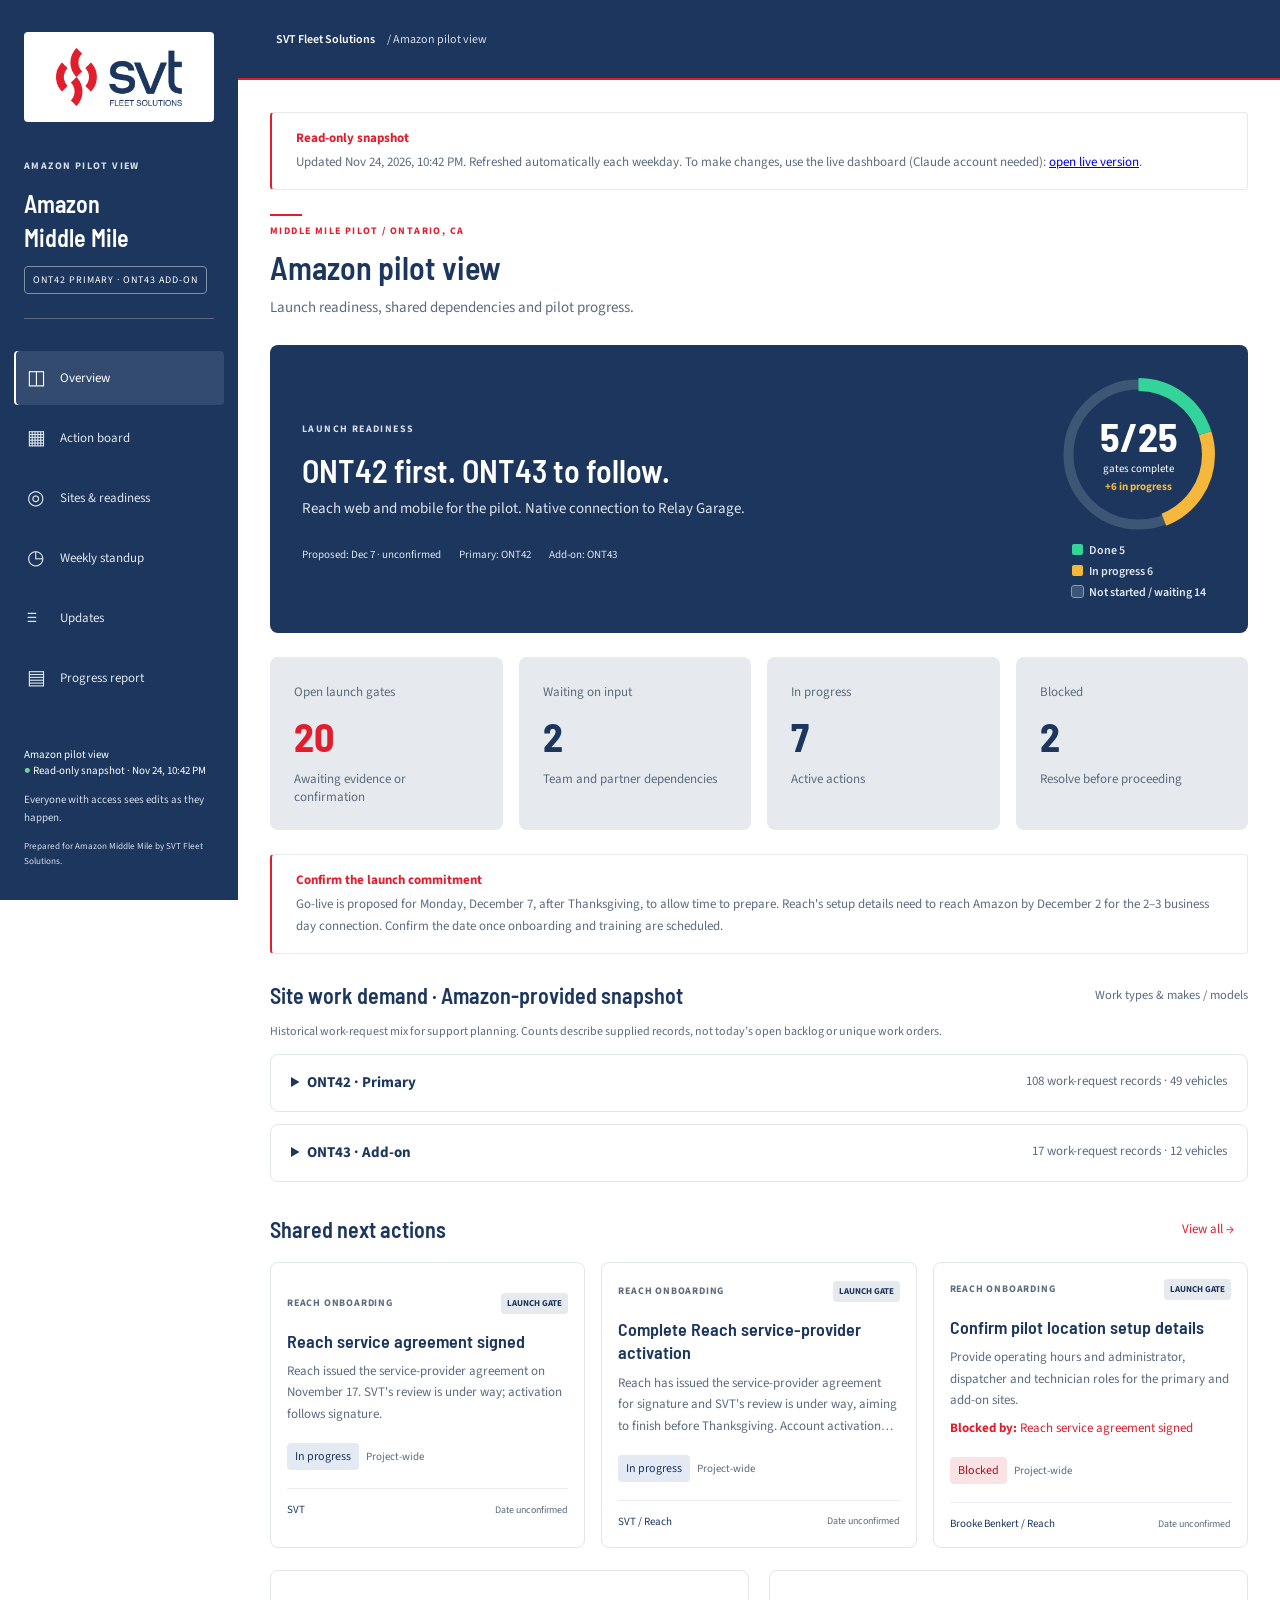
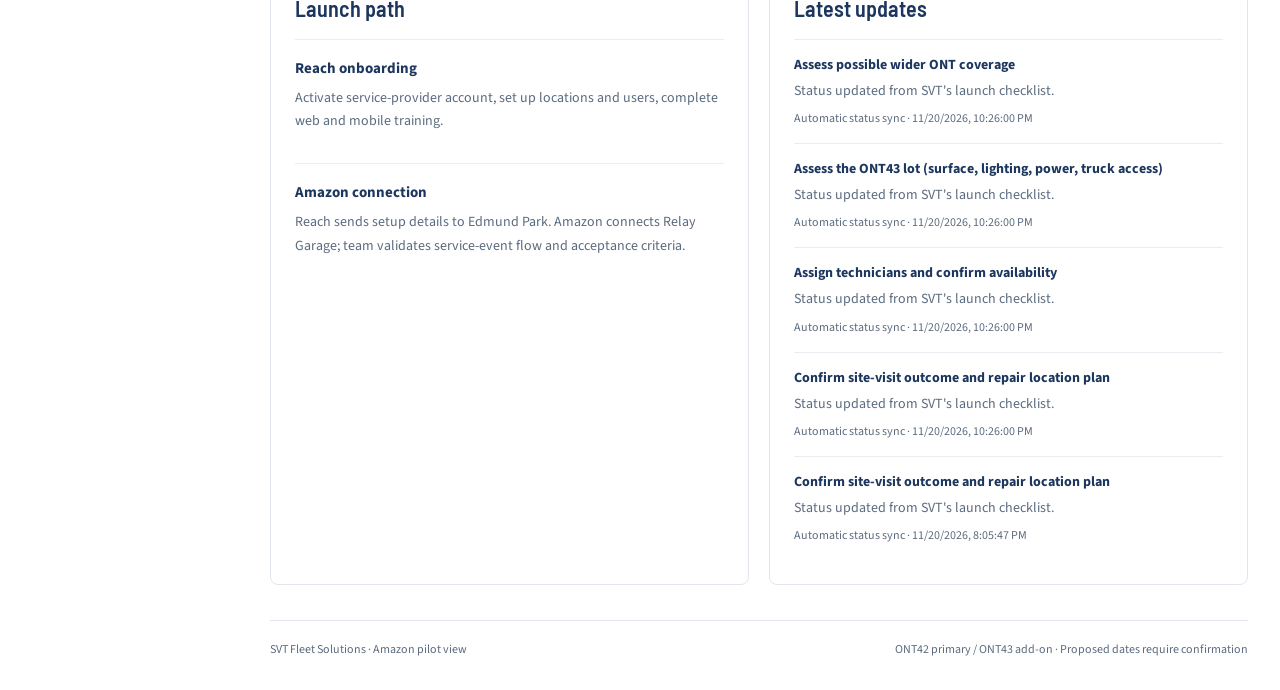
==== commit 4fabf824: "Refresh public snapshots 2026-11-24 4:41 PM CT Co-Authored-By: Claude Opus 5.5 <noreply@anthropic.co" ====
--- a/docs/amazon/index.html
+++ b/docs/amazon/index.html
@@ -1,5 +1,5 @@
 <!doctype html><html lang="en"><head><meta charset="utf-8"><meta name="viewport" content="width=device-width,initial-scale=1"><meta name="robots" content="noindex,nofollow"><script>
-window.__SNAPSHOT = {"at":"2026-11-24T16:41:51+00:00","live":"https://claude.ai/artifact/FVQgNvfAAnkuC6uZiwc668","data":{"tasks":[{"blockedBy":"","comments":[],"detail":"Confirm approved working areas, arrival process, safety requirements and offsite routing for complex repairs. Do not post gate codes here.","due":"","evidence":"Work area to define after the Nov 17 visit","gate":true,"id":"access","order":16,"owner":"SVT / Amazon","priority":"High","rev":1,"site":"Project-wide","src":["rd16"],"status":"Not started","stream":"Site readiness","title":"Confirm site access and safe repair areas","updatedAt":"2026-11-19T19:30:00Z","updatedBy":"SVT project team"},{"blockedBy":"","comments":[],"detail":"Reach has issued the service-provider agreement for signature and SVT's review is under way, aiming to finish before Thanksgiving. Account activation follows signature. Native Amazon connection and user setup remain separate steps.","due":"","evidence":"Agreement issued Nov 17; signature pending","gate":true,"id":"activate","order":5,"owner":"SVT / Reach","priority":"High","rev":1,"site":"Project-wide","src":["rd06"],"status":"In progress","stream":"Reach onboarding","title":"Complete Reach service-provider activation","updatedAt":"2026-11-19T19:30:00Z","updatedBy":"SVT project team"},{"blockedBy":"","comments":[],"detail":"Reach issued the service-provider agreement on November 17. SVT's review is under way; activation follows signature.","due":"","evidence":"Agreement issued Nov 17","gate":true,"id":"agreement","order":4,"owner":"SVT","priority":"High","rev":1,"site":"Project-wide","src":["rd01"],"status":"In progress","stream":"Reach onboarding","title":"Reach service agreement signed","updatedAt":"2026-11-19T19:30:00Z","updatedBy":"SVT project team"},{"blockedBy":"","comments":[],"detail":"Confirm whether SVT technicians are covered under the DTNA dealer umbrella or SVT registers directly.","due":"","evidence":"Operational status requires confirmation","gate":true,"id":"avetta","order":15,"owner":"SVT","priority":"High","rev":1,"site":"Both sites","src":["rd15"],"status":"Not started","stream":"Site readiness","title":"Confirm contractor safety (Avetta) coverage for SVT technicians","updatedAt":"2026-11-19T19:30:00Z","updatedBy":"SVT project team"},{"blockedBy":"","comments":[],"detail":"Agree how SVT takes on the current ONT42 service-request backlog at launch.","due":"","evidence":"Operational status requires confirmation","gate":false,"id":"backlog","order":22,"owner":"SVT / Amazon","priority":"Medium","rev":1,"site":"ONT42","src":["rd21"],"status":"Not started","stream":"Service readiness","title":"Plan for the existing ONT42 repair backlog","updatedAt":"2026-11-19T19:30:00Z","updatedBy":"SVT project team"},{"blockedBy":"","comments":[],"detail":"Certificate of insurance and site entry requirements confirmed: safety vest required, no badge or orientation.","due":"","evidence":"Confirmed with Amazon site team","gate":true,"id":"coi","order":14,"owner":"SVT","priority":"High","rev":1,"site":"Both sites","src":["rd14"],"status":"Done","stream":"Site readiness","title":"Insurance (COI) and site entry requirements confirmed","updatedAt":"2026-11-19T19:30:00Z","updatedBy":"SVT project team"},{"blockedBy":"","comments":[],"detail":"Amazon connection estimate: 2–3 business days after setup details are received. Validate service-event updates from Reach.","due":"","evidence":"Not started","gate":true,"id":"connection","order":9,"owner":"Reach / Amazon","priority":"High","rev":1,"site":"Project-wide","src":["rd09"],"status":"Not started","stream":"Technology readiness","title":"Validate native Relay Garage event flow","updatedAt":"2026-11-19T19:30:00Z","updatedBy":"SVT project team"},{"blockedBy":"","comments":[],"detail":"Amazon requested input on possible wider ONT coverage. This is exploratory and does not change ONT42 primary / ONT43 add-on scope or establish new site approval.","due":"","evidence":"Amazon request Nov 16","gate":false,"id":"coverage","order":29,"owner":"Brooke Benkert / Amazon","priority":"Low","rev":2,"site":"Project-wide","src":["rd27"],"status":"In progress","stream":"Launch readiness","title":"Assess possible wider ONT coverage","updatedAt":"2026-11-20T22:26:00Z","updatedBy":"Automatic status sync"},{"blockedBy":"","comments":[],"detail":"Proposed go-live moved to Monday, Dec 7 (after Thanksgiving) to allow prep time. Confirm onboarding, training and Amazon connection timing before committing the date.","due":"","evidence":"Proposed Dec 7, not yet confirmed","gate":true,"id":"date","order":11,"owner":"SVT / Amazon","priority":"High","rev":2,"site":"Project-wide","src":["rd25"],"status":"Awaiting confirmation","stream":"Launch readiness","title":"Confirm launch date and acceptance criteria","updatedAt":"2026-11-19T20:30:00Z","updatedBy":"SVT project team"},{"blockedBy":"agreement","comments":[],"detail":"Reach shares location setup with Amazon to initiate the native Relay Garage connection. Starts once Reach has the location details.","due":"","evidence":"Waiting on location setup","gate":true,"id":"handoff","order":8,"owner":"Reach / Edmund Park","priority":"High","resumeStatus":"Not started","rev":2,"site":"Project-wide","src":["rd08"],"status":"Blocked","stream":"Technology readiness","title":"Confirm Reach → Amazon setup handoff","updatedAt":"2026-11-20T00:05:14Z","updatedBy":"Automatic status sync"},{"blockedBy":"","comments":[],"detail":"Response time, shifts, pickup and delivery, and CNG handling. Also needed for the Reach location setup.","due":"","evidence":"Operational status requires confirmation","gate":true,"id":"hours","order":19,"owner":"SVT","priority":"High","rev":1,"site":"Both sites","src":["rd18"],"status":"Awaiting confirmation","stream":"Service readiness","title":"Set service levels and shop hours","updatedAt":"2026-11-19T19:30:00Z","updatedBy":"SVT project team"},{"blockedBy":"","comments":[],"detail":"SVT completed the onboarding intake November 16. Account activation and native Amazon connection remain separate readiness steps.","due":"","evidence":"Intake submitted Nov 16","gate":true,"id":"intake","order":2,"owner":"Brooke Benkert","priority":"High","rev":1,"site":"Project-wide","src":["rd05"],"status":"Done","stream":"Reach onboarding","title":"Reach intake submitted","updatedAt":"2026-11-19T19:30:00Z","updatedBy":"SVT project team"},{"blockedBy":"","comments":[],"detail":"Confirm how pilot work is invoiced through DTNA / Corcentric.","due":"","evidence":"Operational status requires confirmation","gate":true,"id":"invoicing","order":23,"owner":"SVT / Amazon","priority":"Medium","rev":1,"site":"Project-wide","src":["rd22"],"status":"Not started","stream":"Service readiness","title":"Confirm invoicing path through DTNA / Corcentric","updatedAt":"2026-11-19T19:30:00Z","updatedBy":"SVT project team"},{"blockedBy":"agreement","comments":[],"detail":"Provide operating hours and administrator, dispatcher and technician roles for the primary and add-on sites.","due":"","evidence":"Site hours and user roles being gathered","gate":true,"id":"location","order":6,"owner":"Brooke Benkert / Reach","priority":"High","rev":3,"site":"Project-wide","src":["rd07"],"status":"Blocked","stream":"Reach onboarding","title":"Confirm pilot location setup details","updatedAt":"2026-11-20T22:26:00Z","updatedBy":"Automatic status sync"},{"blockedBy":"","comments":[],"detail":"Confirm repair-time baseline, repairs aging over 7 / 14 days, tractors down and reporting cadence.","due":"","evidence":"Not started","gate":false,"id":"measures","order":28,"owner":"Brooke Benkert / Amazon","priority":"Medium","rev":1,"site":"Project-wide","src":["rd26"],"status":"Not started","stream":"Pilot performance","title":"Agree pilot measurement plan","updatedAt":"2026-11-19T19:30:00Z","updatedBy":"SVT project team"},{"blockedBy":"","comments":[],"detail":"Primary launch site. Validate coverage, site constraints and readiness sign-off.","due":"","evidence":"Visit held Nov 17; sign-off pending","gate":true,"id":"ont42","order":17,"owner":"SVT / Amazon","priority":"High","rev":1,"site":"ONT42","src":[],"status":"In progress","stream":"Site readiness","title":"Confirm ONT42 launch readiness","updatedAt":"2026-11-19T19:30:00Z","updatedBy":"SVT project team"},{"blockedBy":"","comments":[],"detail":"Add-on site. Confirm activation date, working area and readiness separately from the primary launch.","due":"","evidence":"Not started","gate":false,"id":"ont43","order":25,"owner":"SVT / Amazon","priority":"Medium","rev":1,"site":"ONT43","src":[],"status":"Not started","stream":"Site readiness","title":"Confirm ONT43 add-on timing","updatedAt":"2026-11-19T19:30:00Z","updatedBy":"SVT project team"},{"blockedBy":"","comments":[],"detail":"ONT43 has more room on a dirt lot. Assess surface, lighting, power, shelter and truck access.","due":"","evidence":"Operational status requires confirmation","gate":true,"id":"ont43lot","order":26,"owner":"SVT","priority":"Medium","rev":2,"site":"ONT43","src":["rd31"],"status":"In progress","stream":"Site readiness","title":"Assess the ONT43 lot (surface, lighting, power, truck access)","updatedAt":"2026-11-20T22:26:00Z","updatedBy":"Automatic status sync"},{"blockedBy":"","comments":[],"detail":"Confirm ONT43 entry and safety requirements match ONT42.","due":"","evidence":"Operational status requires confirmation","gate":true,"id":"ont43req","order":27,"owner":"SVT / Amazon","priority":"Medium","rev":1,"site":"ONT43","src":["rd32"],"status":"Not started","stream":"Site readiness","title":"Confirm ONT43 site requirements","updatedAt":"2026-11-19T19:30:00Z","updatedBy":"SVT project team"},{"blockedBy":"","comments":[],"detail":"Parts sourcing for Freightliner and Volvo units, including Volvo parts through the local Volvo dealer.","due":"","evidence":"Operational status requires confirmation","gate":true,"id":"parts","order":21,"owner":"SVT","priority":"High","rev":1,"site":"Both sites","src":["rd20"],"status":"Not started","stream":"Service readiness","title":"Put the parts plan in place, including Volvo parts","updatedAt":"2026-11-19T19:30:00Z","updatedBy":"SVT project team"},{"blockedBy":"","comments":[],"detail":"Confirm the pre-authorization threshold per repair and how it is set up in Reach.","due":"","evidence":"Operational status requires confirmation","gate":true,"id":"preauth","order":24,"owner":"SVT / Amazon","priority":"Medium","rev":1,"site":"Project-wide","src":["rd23"],"status":"Not started","stream":"Service readiness","title":"Confirm pre-authorization threshold for Reach","updatedAt":"2026-11-19T19:30:00Z","updatedBy":"SVT project team"},{"blockedBy":"","comments":[],"detail":"ONT42 is the confirmed primary site; ONT43 is the add-on.","due":"","evidence":"Brooke confirmation · Nov 17","gate":true,"id":"scope","order":1,"owner":"Brooke Benkert","priority":"Medium","rev":1,"site":"Both sites","src":[],"status":"Done","stream":"Launch readiness","title":"Pilot scope: ONT42 primary, ONT43 add-on","updatedAt":"2026-11-19T19:30:00Z","updatedBy":"SVT project team"},{"blockedBy":"","comments":[],"detail":"Onboarding session held with Reach on November 16.","due":"","evidence":"Held Nov 16","gate":true,"id":"session","order":3,"owner":"SVT / Reach","priority":"High","rev":1,"site":"Project-wide","src":["rd04"],"status":"Done","stream":"Reach onboarding","title":"Reach onboarding session held","updatedAt":"2026-11-19T19:30:00Z","updatedBy":"SVT project team"},{"blockedBy":"","comments":[],"detail":"Name the technicians for the pilot and confirm their availability.","due":"","evidence":"Operational status requires confirmation","gate":true,"id":"techs","order":18,"owner":"SVT","priority":"High","rev":2,"site":"Both sites","src":["rd17"],"status":"In progress","stream":"Service readiness","title":"Assign technicians and confirm availability","updatedAt":"2026-11-20T22:26:00Z","updatedBy":"Automatic status sync"},{"blockedBy":"","comments":[],"detail":"Recommended acceptance test: work request, dispatch, technician update, closure and confirmation of billing handoff.","due":"","evidence":"Not started","gate":true,"id":"test","order":10,"owner":"SVT / Reach / Amazon","priority":"High","rev":1,"site":"Project-wide","src":[],"status":"Not started","stream":"Technology readiness","title":"Complete end-to-end pilot validation","updatedAt":"2026-11-19T19:30:00Z","updatedBy":"SVT project team"},{"blockedBy":"","comments":[],"detail":"Separate web-portal and mobile-app training; verify users can complete their assigned workflows. Scheduled once Reach shares credentials.","due":"","evidence":"Not scheduled yet","gate":true,"id":"training","order":7,"owner":"SVT / Reach","priority":"High","rev":1,"site":"Project-wide","src":["rd11"],"status":"Not started","stream":"Service readiness","title":"Complete dispatcher and technician training","updatedAt":"2026-11-19T19:30:00Z","updatedBy":"SVT project team"},{"blockedBy":"","comments":[],"detail":"Mobile service units equipped and ready for on-site repairs.","due":"","evidence":"Operational status requires confirmation","gate":true,"id":"units","order":20,"owner":"SVT","priority":"High","rev":1,"site":"Both sites","src":["rd19"],"status":"Not started","stream":"Service readiness","title":"Ready mobile service units for on-site work","updatedAt":"2026-11-19T19:30:00Z","updatedBy":"SVT project team"},{"blockedBy":"","comments":[],"detail":"Choose the repair location plan from the November 17 visit: nearby offsite work, moving units to the ONT43 working area, or mobile on site plus offsite.","due":"","evidence":"Visit held Nov 17; SVT recommendation pending","gate":true,"id":"visit","order":13,"owner":"SVT / Amazon","priority":"High","rev":3,"site":"Both sites","src":["rd24"],"status":"In progress","stream":"Site readiness","title":"Confirm site-visit outcome and repair location plan","updatedAt":"2026-11-20T22:26:00Z","updatedBy":"Automatic status sync"},{"blockedBy":"","comments":[],"detail":"SVT visited ONT42 and ONT43 on November 17 with Amazon's site team.","due":"","evidence":"Held Nov 17","gate":true,"id":"visitheld","order":12,"owner":"SVT / Amazon","priority":"High","rev":1,"site":"Both sites","src":["rd13"],"status":"Done","stream":"Site readiness","title":"Site visit to ONT42 and ONT43","updatedAt":"2026-11-19T19:30:00Z","updatedBy":"SVT project team"}],"activity":[{"actor":"SVT project team","at":"2026-11-16T23:30:00Z","id":"a-20261116-coverage","note":"Amazon requested input on possible wider ONT coverage. This is exploratory and does not change ONT42 primary / ONT43 add-on scope or establish new site approval.","status":"Not started","taskId":"coverage","title":"Assess possible wider ONT coverage"},{"actor":"SVT project team","at":"2026-11-16T22:00:36Z","id":"a-20261116-intake","note":"Reach intake submission confirmed for November 16. No activation or integration completion is implied.","status":"Done","taskId":"intake","title":"Reach intake submitted"},{"actor":"SVT project team","at":"2026-11-16T23:00:00Z","id":"a-20261116-reach","note":"Reach is creating SVT's service-provider account with a new Relay Garage integration for ONT42 and ONT43. SVT dispatchers will use the Reach web portal and technicians the Reach mobile app. Reach estimates about two weeks to go live, targeting before Thanksgiving.","status":"In progress","taskId":"activate","title":"Reach onboarding underway"},{"actor":"SVT project team","at":"2026-11-18T03:00:00Z","id":"a-20261117-visit","note":"SVT visited ONT42 and ONT43 on November 17. The recommendation for nearby offsite work versus the ONT43 working area will be recorded here.","status":"In progress","taskId":"visit","title":"Site visit held at ONT42 and ONT43"},{"actor":"SVT project team","at":"2026-11-18T16:30:00Z","id":"a-20261118-activate","note":"Reach issued the service-provider agreement for signature and SVT's review is under way, aiming to finish before Thanksgiving. Account activation follows signature.","status":"In progress","taskId":"activate","title":"Complete Reach service-provider activation"},{"actor":"SVT project team","at":"2026-11-19T20:30:00Z","id":"a-20261119-golive","note":"SVT proposes moving the ONT42 go-live to Monday, December 7, after Thanksgiving, to allow time for Reach onboarding, training and the Amazon connection. The date is proposed and still to be confirmed with Amazon.","status":"Awaiting confirmation","taskId":"date","title":"Go-live moved to after Thanksgiving"},{"actor":"Automatic status sync","at":"2026-11-19T22:26:00Z","id":"a-20261119-location","note":"Status updated from SVT's launch checklist.","status":"Blocked","taskId":"location","title":"Confirm pilot location setup details"},{"actor":"Automatic status sync","at":"2026-11-20T22:26:00Z","id":"a-20261120-coverage","note":"Status updated from SVT's launch checklist.","status":"In progress","taskId":"coverage","title":"Assess possible wider ONT coverage"},{"actor":"Automatic status sync","at":"2026-11-20T22:26:00Z","id":"a-20261120-ont43lot","note":"Status updated from SVT's launch checklist.","status":"In progress","taskId":"ont43lot","title":"Assess the ONT43 lot (surface, lighting, power, truck access)"},{"actor":"Automatic status sync","at":"2026-11-20T22:26:00Z","id":"a-20261120-techs","note":"Status updated from SVT's launch checklist.","status":"In progress","taskId":"techs","title":"Assign technicians and confirm availability"},{"actor":"Automatic status sync","at":"2026-11-20T22:26:00Z","id":"a-20261120-visit","note":"Status updated from SVT's launch checklist.","status":"In progress","taskId":"visit","title":"Confirm site-visit outcome and repair location plan"},{"actor":"Automatic status sync","at":"2026-11-20T00:05:14Z","id":"a-202611200005-handoff","note":"Status updated from SVT's launch checklist.","status":"Blocked","taskId":"handoff","title":"Confirm Reach → Amazon setup handoff"},{"actor":"Automatic status sync","at":"2026-11-20T20:05:47Z","id":"a-202611202005-visit","note":"Status updated from SVT's launch checklist.","status":"Not started","taskId":"visit","title":"Confirm site-visit outcome and repair location plan"}],"meta":[{"commitmentNote":"Go-live is proposed for Monday, December 7, after Thanksgiving, to allow time to prepare. Reach's setup details need to reach Amazon by December 2 for the 2–3 business day connection. Confirm the date once onboarding and training are scheduled.","goLive":"2026-12-07","goLiveConfirmed":false,"goLiveLabel":"Dec 7","goLiveNote":"Proposed for after Thanksgiving to allow prep time; to confirm with Amazon.","id":"status","source":"https://claude.ai/artifact/57pZLpxJVW2gb8xTgxj77H","syncedAt":"2026-11-24T16:05:16Z"}]}};
+window.__SNAPSHOT = {"at":"2026-11-24T22:42:18+00:00","live":"https://claude.ai/artifact/FVQgNvfAAnkuC6uZiwc668","data":{"tasks":[{"blockedBy":"","comments":[],"detail":"Confirm approved working areas, arrival process, safety requirements and offsite routing for complex repairs. Do not post gate codes here.","due":"","evidence":"Work area to define after the Nov 17 visit","gate":true,"id":"access","order":16,"owner":"SVT / Amazon","priority":"High","rev":1,"site":"Project-wide","src":["rd16"],"status":"Not started","stream":"Site readiness","title":"Confirm site access and safe repair areas","updatedAt":"2026-11-19T19:30:00Z","updatedBy":"SVT project team"},{"blockedBy":"","comments":[],"detail":"Reach has issued the service-provider agreement for signature and SVT's review is under way, aiming to finish before Thanksgiving. Account activation follows signature. Native Amazon connection and user setup remain separate steps.","due":"","evidence":"Agreement issued Nov 17; signature pending","gate":true,"id":"activate","order":5,"owner":"SVT / Reach","priority":"High","rev":1,"site":"Project-wide","src":["rd06"],"status":"In progress","stream":"Reach onboarding","title":"Complete Reach service-provider activation","updatedAt":"2026-11-19T19:30:00Z","updatedBy":"SVT project team"},{"blockedBy":"","comments":[],"detail":"Reach issued the service-provider agreement on November 17. SVT's review is under way; activation follows signature.","due":"","evidence":"Agreement issued Nov 17","gate":true,"id":"agreement","order":4,"owner":"SVT","priority":"High","rev":1,"site":"Project-wide","src":["rd01"],"status":"In progress","stream":"Reach onboarding","title":"Reach service agreement signed","updatedAt":"2026-11-19T19:30:00Z","updatedBy":"SVT project team"},{"blockedBy":"","comments":[],"detail":"Confirm whether SVT technicians are covered under the DTNA dealer umbrella or SVT registers directly.","due":"","evidence":"Operational status requires confirmation","gate":true,"id":"avetta","order":15,"owner":"SVT","priority":"High","rev":1,"site":"Both sites","src":["rd15"],"status":"Not started","stream":"Site readiness","title":"Confirm contractor safety (Avetta) coverage for SVT technicians","updatedAt":"2026-11-19T19:30:00Z","updatedBy":"SVT project team"},{"blockedBy":"","comments":[],"detail":"Agree how SVT takes on the current ONT42 service-request backlog at launch.","due":"","evidence":"Operational status requires confirmation","gate":false,"id":"backlog","order":22,"owner":"SVT / Amazon","priority":"Medium","rev":1,"site":"ONT42","src":["rd21"],"status":"Not started","stream":"Service readiness","title":"Plan for the existing ONT42 repair backlog","updatedAt":"2026-11-19T19:30:00Z","updatedBy":"SVT project team"},{"blockedBy":"","comments":[],"detail":"Certificate of insurance and site entry requirements confirmed: safety vest required, no badge or orientation.","due":"","evidence":"Confirmed with Amazon site team","gate":true,"id":"coi","order":14,"owner":"SVT","priority":"High","rev":1,"site":"Both sites","src":["rd14"],"status":"Done","stream":"Site readiness","title":"Insurance (COI) and site entry requirements confirmed","updatedAt":"2026-11-19T19:30:00Z","updatedBy":"SVT project team"},{"blockedBy":"","comments":[],"detail":"Amazon connection estimate: 2–3 business days after setup details are received. Validate service-event updates from Reach.","due":"","evidence":"Not started","gate":true,"id":"connection","order":9,"owner":"Reach / Amazon","priority":"High","rev":1,"site":"Project-wide","src":["rd09"],"status":"Not started","stream":"Technology readiness","title":"Validate native Relay Garage event flow","updatedAt":"2026-11-19T19:30:00Z","updatedBy":"SVT project team"},{"blockedBy":"","comments":[],"detail":"Amazon requested input on possible wider ONT coverage. This is exploratory and does not change ONT42 primary / ONT43 add-on scope or establish new site approval.","due":"","evidence":"Amazon request Nov 16","gate":false,"id":"coverage","order":29,"owner":"Brooke Benkert / Amazon","priority":"Low","rev":2,"site":"Project-wide","src":["rd27"],"status":"In progress","stream":"Launch readiness","title":"Assess possible wider ONT coverage","updatedAt":"2026-11-20T22:26:00Z","updatedBy":"Automatic status sync"},{"blockedBy":"","comments":[],"detail":"Proposed go-live moved to Monday, Dec 7 (after Thanksgiving) to allow prep time. Confirm onboarding, training and Amazon connection timing before committing the date.","due":"","evidence":"Proposed Dec 7, not yet confirmed","gate":true,"id":"date","order":11,"owner":"SVT / Amazon","priority":"High","rev":2,"site":"Project-wide","src":["rd25"],"status":"Awaiting confirmation","stream":"Launch readiness","title":"Confirm launch date and acceptance criteria","updatedAt":"2026-11-19T20:30:00Z","updatedBy":"SVT project team"},{"blockedBy":"agreement","comments":[],"detail":"Reach shares location setup with Amazon to initiate the native Relay Garage connection. Starts once Reach has the location details.","due":"","evidence":"Waiting on location setup","gate":true,"id":"handoff","order":8,"owner":"Reach / Edmund Park","priority":"High","resumeStatus":"Not started","rev":2,"site":"Project-wide","src":["rd08"],"status":"Blocked","stream":"Technology readiness","title":"Confirm Reach → Amazon setup handoff","updatedAt":"2026-11-20T00:05:14Z","updatedBy":"Automatic status sync"},{"blockedBy":"","comments":[],"detail":"Response time, shifts, pickup and delivery, and CNG handling. Also needed for the Reach location setup.","due":"","evidence":"Operational status requires confirmation","gate":true,"id":"hours","order":19,"owner":"SVT","priority":"High","rev":1,"site":"Both sites","src":["rd18"],"status":"Awaiting confirmation","stream":"Service readiness","title":"Set service levels and shop hours","updatedAt":"2026-11-19T19:30:00Z","updatedBy":"SVT project team"},{"blockedBy":"","comments":[],"detail":"SVT completed the onboarding intake November 16. Account activation and native Amazon connection remain separate readiness steps.","due":"","evidence":"Intake submitted Nov 16","gate":true,"id":"intake","order":2,"owner":"Brooke Benkert","priority":"High","rev":1,"site":"Project-wide","src":["rd05"],"status":"Done","stream":"Reach onboarding","title":"Reach intake submitted","updatedAt":"2026-11-19T19:30:00Z","updatedBy":"SVT project team"},{"blockedBy":"","comments":[],"detail":"Confirm how pilot work is invoiced through DTNA / Corcentric.","due":"","evidence":"Operational status requires confirmation","gate":true,"id":"invoicing","order":23,"owner":"SVT / Amazon","priority":"Medium","rev":1,"site":"Project-wide","src":["rd22"],"status":"Not started","stream":"Service readiness","title":"Confirm invoicing path through DTNA / Corcentric","updatedAt":"2026-11-19T19:30:00Z","updatedBy":"SVT project team"},{"blockedBy":"agreement","comments":[],"detail":"Provide operating hours and administrator, dispatcher and technician roles for the primary and add-on sites.","due":"","evidence":"Site hours and user roles being gathered","gate":true,"id":"location","order":6,"owner":"Brooke Benkert / Reach","priority":"High","rev":3,"site":"Project-wide","src":["rd07"],"status":"Blocked","stream":"Reach onboarding","title":"Confirm pilot location setup details","updatedAt":"2026-11-20T22:26:00Z","updatedBy":"Automatic status sync"},{"blockedBy":"","comments":[],"detail":"Confirm repair-time baseline, repairs aging over 7 / 14 days, tractors down and reporting cadence.","due":"","evidence":"Not started","gate":false,"id":"measures","order":28,"owner":"Brooke Benkert / Amazon","priority":"Medium","rev":1,"site":"Project-wide","src":["rd26"],"status":"Not started","stream":"Pilot performance","title":"Agree pilot measurement plan","updatedAt":"2026-11-19T19:30:00Z","updatedBy":"SVT project team"},{"blockedBy":"","comments":[],"detail":"Primary launch site. Validate coverage, site constraints and readiness sign-off.","due":"","evidence":"Visit held Nov 17; sign-off pending","gate":true,"id":"ont42","order":17,"owner":"SVT / Amazon","priority":"High","rev":1,"site":"ONT42","src":[],"status":"In progress","stream":"Site readiness","title":"Confirm ONT42 launch readiness","updatedAt":"2026-11-19T19:30:00Z","updatedBy":"SVT project team"},{"blockedBy":"","comments":[],"detail":"Add-on site. Confirm activation date, working area and readiness separately from the primary launch.","due":"","evidence":"Not started","gate":false,"id":"ont43","order":25,"owner":"SVT / Amazon","priority":"Medium","rev":1,"site":"ONT43","src":[],"status":"Not started","stream":"Site readiness","title":"Confirm ONT43 add-on timing","updatedAt":"2026-11-19T19:30:00Z","updatedBy":"SVT project team"},{"blockedBy":"","comments":[],"detail":"ONT43 has more room on a dirt lot. Assess surface, lighting, power, shelter and truck access.","due":"","evidence":"Operational status requires confirmation","gate":true,"id":"ont43lot","order":26,"owner":"SVT","priority":"Medium","rev":2,"site":"ONT43","src":["rd31"],"status":"In progress","stream":"Site readiness","title":"Assess the ONT43 lot (surface, lighting, power, truck access)","updatedAt":"2026-11-20T22:26:00Z","updatedBy":"Automatic status sync"},{"blockedBy":"","comments":[],"detail":"Confirm ONT43 entry and safety requirements match ONT42.","due":"","evidence":"Operational status requires confirmation","gate":true,"id":"ont43req","order":27,"owner":"SVT / Amazon","priority":"Medium","rev":1,"site":"ONT43","src":["rd32"],"status":"Not started","stream":"Site readiness","title":"Confirm ONT43 site requirements","updatedAt":"2026-11-19T19:30:00Z","updatedBy":"SVT project team"},{"blockedBy":"","comments":[],"detail":"Parts sourcing for Freightliner and Volvo units, including Volvo parts through the local Volvo dealer.","due":"","evidence":"Operational status requires confirmation","gate":true,"id":"parts","order":21,"owner":"SVT","priority":"High","rev":1,"site":"Both sites","src":["rd20"],"status":"Not started","stream":"Service readiness","title":"Put the parts plan in place, including Volvo parts","updatedAt":"2026-11-19T19:30:00Z","updatedBy":"SVT project team"},{"blockedBy":"","comments":[],"detail":"Confirm the pre-authorization threshold per repair and how it is set up in Reach.","due":"","evidence":"Operational status requires confirmation","gate":true,"id":"preauth","order":24,"owner":"SVT / Amazon","priority":"Medium","rev":1,"site":"Project-wide","src":["rd23"],"status":"Not started","stream":"Service readiness","title":"Confirm pre-authorization threshold for Reach","updatedAt":"2026-11-19T19:30:00Z","updatedBy":"SVT project team"},{"blockedBy":"","comments":[],"detail":"ONT42 is the confirmed primary site; ONT43 is the add-on.","due":"","evidence":"Brooke confirmation · Nov 17","gate":true,"id":"scope","order":1,"owner":"Brooke Benkert","priority":"Medium","rev":1,"site":"Both sites","src":[],"status":"Done","stream":"Launch readiness","title":"Pilot scope: ONT42 primary, ONT43 add-on","updatedAt":"2026-11-19T19:30:00Z","updatedBy":"SVT project team"},{"blockedBy":"","comments":[],"detail":"Onboarding session held with Reach on November 16.","due":"","evidence":"Held Nov 16","gate":true,"id":"session","order":3,"owner":"SVT / Reach","priority":"High","rev":1,"site":"Project-wide","src":["rd04"],"status":"Done","stream":"Reach onboarding","title":"Reach onboarding session held","updatedAt":"2026-11-19T19:30:00Z","updatedBy":"SVT project team"},{"blockedBy":"","comments":[],"detail":"Name the technicians for the pilot and confirm their availability.","due":"","evidence":"Operational status requires confirmation","gate":true,"id":"techs","order":18,"owner":"SVT","priority":"High","rev":2,"site":"Both sites","src":["rd17"],"status":"In progress","stream":"Service readiness","title":"Assign technicians and confirm availability","updatedAt":"2026-11-20T22:26:00Z","updatedBy":"Automatic status sync"},{"blockedBy":"","comments":[],"detail":"Recommended acceptance test: work request, dispatch, technician update, closure and confirmation of billing handoff.","due":"","evidence":"Not started","gate":true,"id":"test","order":10,"owner":"SVT / Reach / Amazon","priority":"High","rev":1,"site":"Project-wide","src":[],"status":"Not started","stream":"Technology readiness","title":"Complete end-to-end pilot validation","updatedAt":"2026-11-19T19:30:00Z","updatedBy":"SVT project team"},{"blockedBy":"","comments":[],"detail":"Separate web-portal and mobile-app training; verify users can complete their assigned workflows. Scheduled once Reach shares credentials.","due":"","evidence":"Not scheduled yet","gate":true,"id":"training","order":7,"owner":"SVT / Reach","priority":"High","rev":1,"site":"Project-wide","src":["rd11"],"status":"Not started","stream":"Service readiness","title":"Complete dispatcher and technician training","updatedAt":"2026-11-19T19:30:00Z","updatedBy":"SVT project team"},{"blockedBy":"","comments":[],"detail":"Mobile service units equipped and ready for on-site repairs.","due":"","evidence":"Operational status requires confirmation","gate":true,"id":"units","order":20,"owner":"SVT","priority":"High","rev":1,"site":"Both sites","src":["rd19"],"status":"Not started","stream":"Service readiness","title":"Ready mobile service units for on-site work","updatedAt":"2026-11-19T19:30:00Z","updatedBy":"SVT project team"},{"blockedBy":"","comments":[],"detail":"Choose the repair location plan from the November 17 visit: nearby offsite work, moving units to the ONT43 working area, or mobile on site plus offsite.","due":"","evidence":"Visit held Nov 17; SVT recommendation pending","gate":true,"id":"visit","order":13,"owner":"SVT / Amazon","priority":"High","rev":3,"site":"Both sites","src":["rd24"],"status":"In progress","stream":"Site readiness","title":"Confirm site-visit outcome and repair location plan","updatedAt":"2026-11-20T22:26:00Z","updatedBy":"Automatic status sync"},{"blockedBy":"","comments":[],"detail":"SVT visited ONT42 and ONT43 on November 17 with Amazon's site team.","due":"","evidence":"Held Nov 17","gate":true,"id":"visitheld","order":12,"owner":"SVT / Amazon","priority":"High","rev":1,"site":"Both sites","src":["rd13"],"status":"Done","stream":"Site readiness","title":"Site visit to ONT42 and ONT43","updatedAt":"2026-11-19T19:30:00Z","updatedBy":"SVT project team"}],"activity":[{"actor":"SVT project team","at":"2026-11-16T23:30:00Z","id":"a-20261116-coverage","note":"Amazon requested input on possible wider ONT coverage. This is exploratory and does not change ONT42 primary / ONT43 add-on scope or establish new site approval.","status":"Not started","taskId":"coverage","title":"Assess possible wider ONT coverage"},{"actor":"SVT project team","at":"2026-11-16T22:00:36Z","id":"a-20261116-intake","note":"Reach intake submission confirmed for November 16. No activation or integration completion is implied.","status":"Done","taskId":"intake","title":"Reach intake submitted"},{"actor":"SVT project team","at":"2026-11-16T23:00:00Z","id":"a-20261116-reach","note":"Reach is creating SVT's service-provider account with a new Relay Garage integration for ONT42 and ONT43. SVT dispatchers will use the Reach web portal and technicians the Reach mobile app. Reach estimates about two weeks to go live, targeting before Thanksgiving.","status":"In progress","taskId":"activate","title":"Reach onboarding underway"},{"actor":"SVT project team","at":"2026-11-18T03:00:00Z","id":"a-20261117-visit","note":"SVT visited ONT42 and ONT43 on November 17. The recommendation for nearby offsite work versus the ONT43 working area will be recorded here.","status":"In progress","taskId":"visit","title":"Site visit held at ONT42 and ONT43"},{"actor":"SVT project team","at":"2026-11-18T16:30:00Z","id":"a-20261118-activate","note":"Reach issued the service-provider agreement for signature and SVT's review is under way, aiming to finish before Thanksgiving. Account activation follows signature.","status":"In progress","taskId":"activate","title":"Complete Reach service-provider activation"},{"actor":"SVT project team","at":"2026-11-19T20:30:00Z","id":"a-20261119-golive","note":"SVT proposes moving the ONT42 go-live to Monday, December 7, after Thanksgiving, to allow time for Reach onboarding, training and the Amazon connection. The date is proposed and still to be confirmed with Amazon.","status":"Awaiting confirmation","taskId":"date","title":"Go-live moved to after Thanksgiving"},{"actor":"Automatic status sync","at":"2026-11-19T22:26:00Z","id":"a-20261119-location","note":"Status updated from SVT's launch checklist.","status":"Blocked","taskId":"location","title":"Confirm pilot location setup details"},{"actor":"Automatic status sync","at":"2026-11-20T22:26:00Z","id":"a-20261120-coverage","note":"Status updated from SVT's launch checklist.","status":"In progress","taskId":"coverage","title":"Assess possible wider ONT coverage"},{"actor":"Automatic status sync","at":"2026-11-20T22:26:00Z","id":"a-20261120-ont43lot","note":"Status updated from SVT's launch checklist.","status":"In progress","taskId":"ont43lot","title":"Assess the ONT43 lot (surface, lighting, power, truck access)"},{"actor":"Automatic status sync","at":"2026-11-20T22:26:00Z","id":"a-20261120-techs","note":"Status updated from SVT's launch checklist.","status":"In progress","taskId":"techs","title":"Assign technicians and confirm availability"},{"actor":"Automatic status sync","at":"2026-11-20T22:26:00Z","id":"a-20261120-visit","note":"Status updated from SVT's launch checklist.","status":"In progress","taskId":"visit","title":"Confirm site-visit outcome and repair location plan"},{"actor":"Automatic status sync","at":"2026-11-20T00:05:14Z","id":"a-202611200005-handoff","note":"Status updated from SVT's launch checklist.","status":"Blocked","taskId":"handoff","title":"Confirm Reach → Amazon setup handoff"},{"actor":"Automatic status sync","at":"2026-11-20T20:05:47Z","id":"a-202611202005-visit","note":"Status updated from SVT's launch checklist.","status":"Not started","taskId":"visit","title":"Confirm site-visit outcome and repair location plan"}],"meta":[{"commitmentNote":"Go-live is proposed for Monday, December 7, after Thanksgiving, to allow time to prepare. Reach's setup details need to reach Amazon by December 2 for the 2–3 business day connection. Confirm the date once onboarding and training are scheduled.","goLive":"2026-12-07","goLiveConfirmed":false,"goLiveLabel":"Dec 7","goLiveNote":"Proposed for after Thanksgiving to allow prep time; to confirm with Amazon.","id":"status","source":"https://claude.ai/artifact/57pZLpxJVW2gb8xTgxj77H","syncedAt":"2026-11-24T22:22:30Z"}]}};
 (function(){
   var D = window.__SNAPSHOT.data, ro = function(){ return Promise.reject({code:"invalid_argument", message:"This is a read-only snapshot."}); };
   function rows(c){ return (D[c]||[]).map(function(r){ var o = Object.assign({}, r); var id = o.id; delete o.id; return {id:id, exists:true, data:function(){ return o; }}; }); }
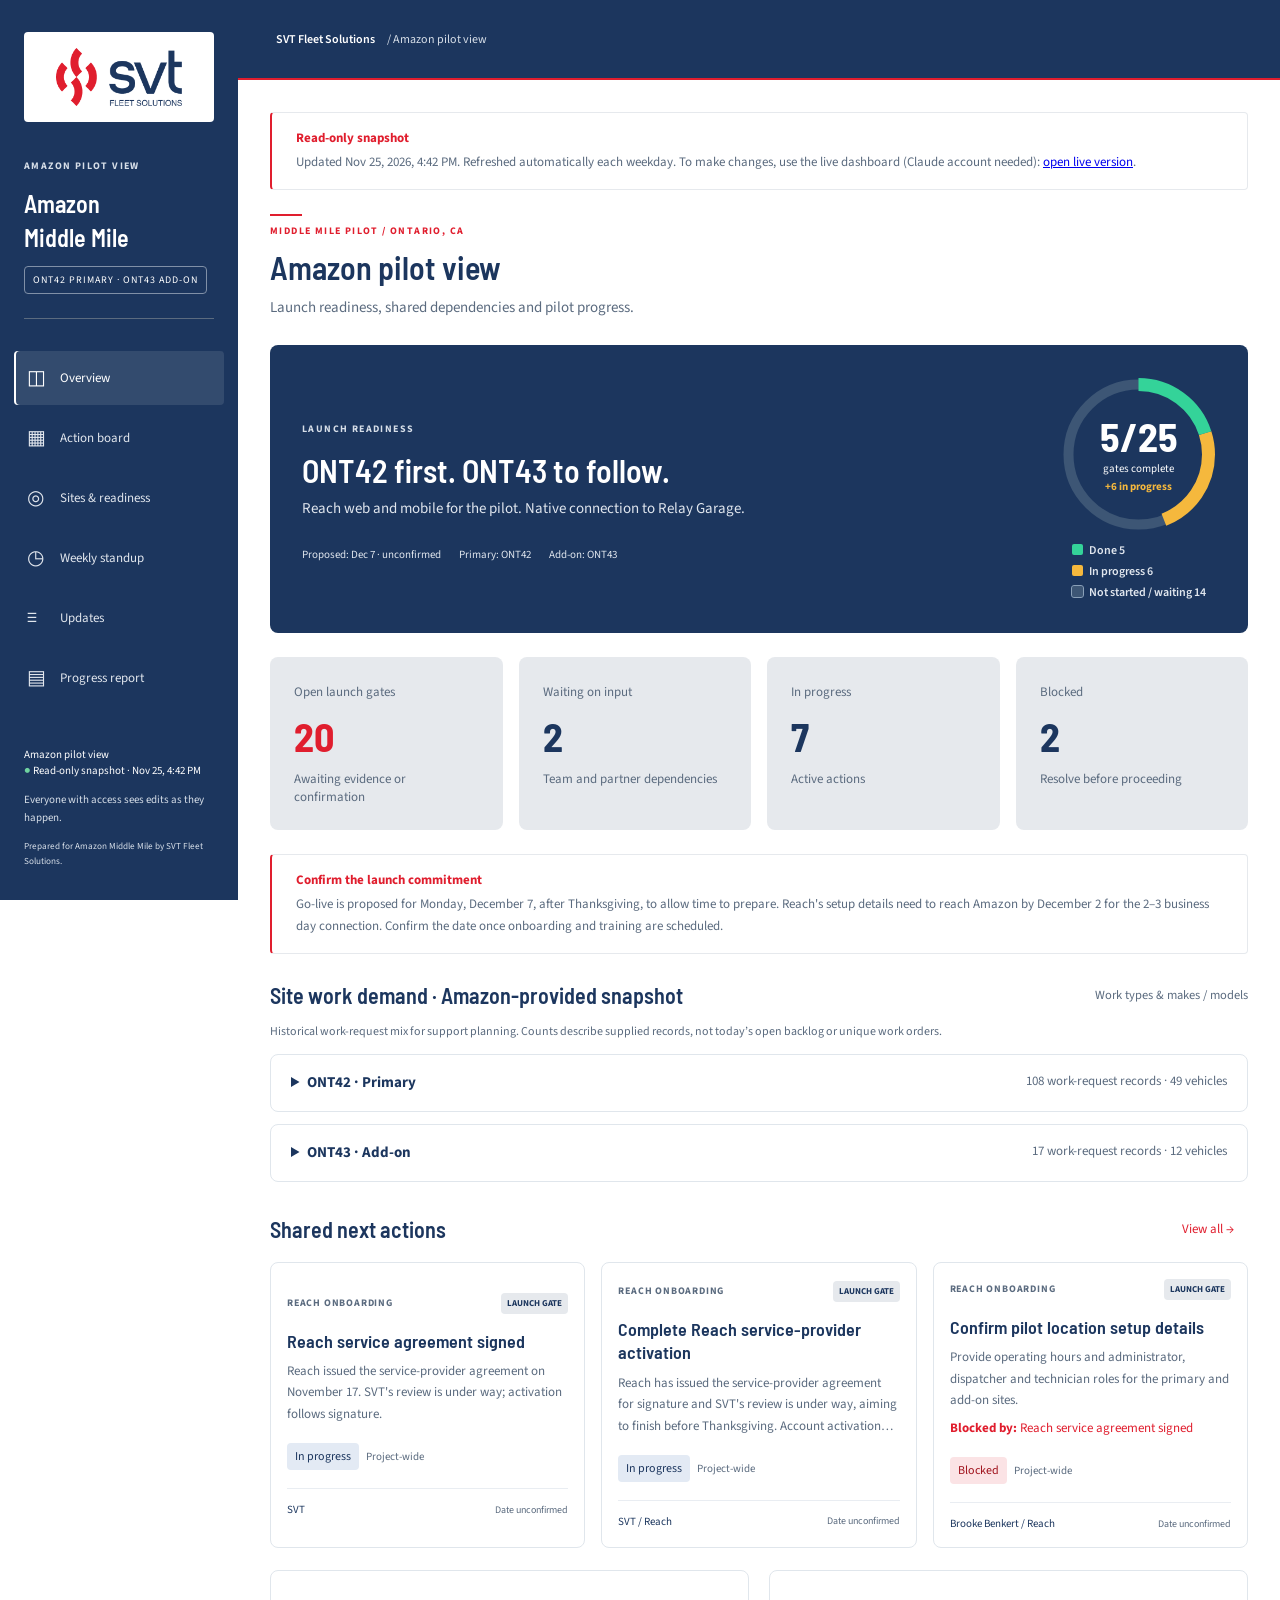
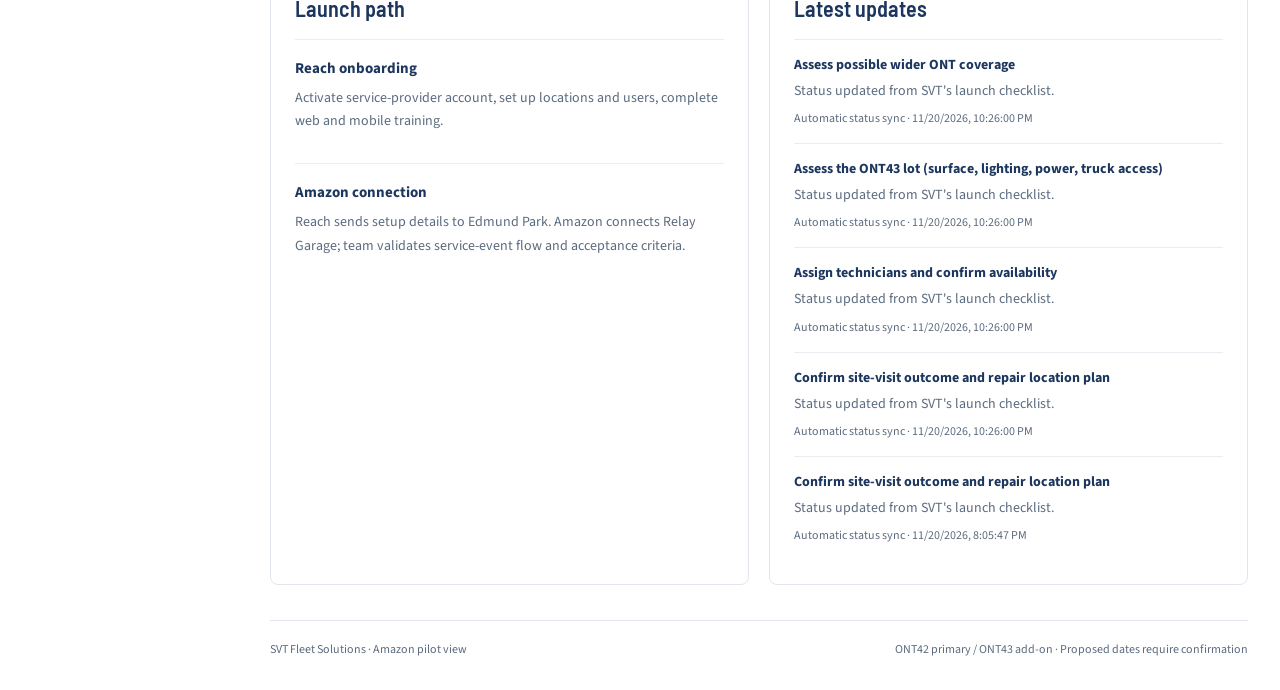
==== commit dd7057d2: "Refresh public snapshots 2026-11-25 10:42 AM CT Co-Authored-By: Claude Opus 5.5 <noreply@anthropic.c" ====
--- a/docs/amazon/index.html
+++ b/docs/amazon/index.html
@@ -1,5 +1,5 @@
 <!doctype html><html lang="en"><head><meta charset="utf-8"><meta name="viewport" content="width=device-width,initial-scale=1"><meta name="robots" content="noindex,nofollow"><script>
-window.__SNAPSHOT = {"at":"2026-11-24T22:42:18+00:00","live":"https://claude.ai/artifact/FVQgNvfAAnkuC6uZiwc668","data":{"tasks":[{"blockedBy":"","comments":[],"detail":"Confirm approved working areas, arrival process, safety requirements and offsite routing for complex repairs. Do not post gate codes here.","due":"","evidence":"Work area to define after the Nov 17 visit","gate":true,"id":"access","order":16,"owner":"SVT / Amazon","priority":"High","rev":1,"site":"Project-wide","src":["rd16"],"status":"Not started","stream":"Site readiness","title":"Confirm site access and safe repair areas","updatedAt":"2026-11-19T19:30:00Z","updatedBy":"SVT project team"},{"blockedBy":"","comments":[],"detail":"Reach has issued the service-provider agreement for signature and SVT's review is under way, aiming to finish before Thanksgiving. Account activation follows signature. Native Amazon connection and user setup remain separate steps.","due":"","evidence":"Agreement issued Nov 17; signature pending","gate":true,"id":"activate","order":5,"owner":"SVT / Reach","priority":"High","rev":1,"site":"Project-wide","src":["rd06"],"status":"In progress","stream":"Reach onboarding","title":"Complete Reach service-provider activation","updatedAt":"2026-11-19T19:30:00Z","updatedBy":"SVT project team"},{"blockedBy":"","comments":[],"detail":"Reach issued the service-provider agreement on November 17. SVT's review is under way; activation follows signature.","due":"","evidence":"Agreement issued Nov 17","gate":true,"id":"agreement","order":4,"owner":"SVT","priority":"High","rev":1,"site":"Project-wide","src":["rd01"],"status":"In progress","stream":"Reach onboarding","title":"Reach service agreement signed","updatedAt":"2026-11-19T19:30:00Z","updatedBy":"SVT project team"},{"blockedBy":"","comments":[],"detail":"Confirm whether SVT technicians are covered under the DTNA dealer umbrella or SVT registers directly.","due":"","evidence":"Operational status requires confirmation","gate":true,"id":"avetta","order":15,"owner":"SVT","priority":"High","rev":1,"site":"Both sites","src":["rd15"],"status":"Not started","stream":"Site readiness","title":"Confirm contractor safety (Avetta) coverage for SVT technicians","updatedAt":"2026-11-19T19:30:00Z","updatedBy":"SVT project team"},{"blockedBy":"","comments":[],"detail":"Agree how SVT takes on the current ONT42 service-request backlog at launch.","due":"","evidence":"Operational status requires confirmation","gate":false,"id":"backlog","order":22,"owner":"SVT / Amazon","priority":"Medium","rev":1,"site":"ONT42","src":["rd21"],"status":"Not started","stream":"Service readiness","title":"Plan for the existing ONT42 repair backlog","updatedAt":"2026-11-19T19:30:00Z","updatedBy":"SVT project team"},{"blockedBy":"","comments":[],"detail":"Certificate of insurance and site entry requirements confirmed: safety vest required, no badge or orientation.","due":"","evidence":"Confirmed with Amazon site team","gate":true,"id":"coi","order":14,"owner":"SVT","priority":"High","rev":1,"site":"Both sites","src":["rd14"],"status":"Done","stream":"Site readiness","title":"Insurance (COI) and site entry requirements confirmed","updatedAt":"2026-11-19T19:30:00Z","updatedBy":"SVT project team"},{"blockedBy":"","comments":[],"detail":"Amazon connection estimate: 2–3 business days after setup details are received. Validate service-event updates from Reach.","due":"","evidence":"Not started","gate":true,"id":"connection","order":9,"owner":"Reach / Amazon","priority":"High","rev":1,"site":"Project-wide","src":["rd09"],"status":"Not started","stream":"Technology readiness","title":"Validate native Relay Garage event flow","updatedAt":"2026-11-19T19:30:00Z","updatedBy":"SVT project team"},{"blockedBy":"","comments":[],"detail":"Amazon requested input on possible wider ONT coverage. This is exploratory and does not change ONT42 primary / ONT43 add-on scope or establish new site approval.","due":"","evidence":"Amazon request Nov 16","gate":false,"id":"coverage","order":29,"owner":"Brooke Benkert / Amazon","priority":"Low","rev":2,"site":"Project-wide","src":["rd27"],"status":"In progress","stream":"Launch readiness","title":"Assess possible wider ONT coverage","updatedAt":"2026-11-20T22:26:00Z","updatedBy":"Automatic status sync"},{"blockedBy":"","comments":[],"detail":"Proposed go-live moved to Monday, Dec 7 (after Thanksgiving) to allow prep time. Confirm onboarding, training and Amazon connection timing before committing the date.","due":"","evidence":"Proposed Dec 7, not yet confirmed","gate":true,"id":"date","order":11,"owner":"SVT / Amazon","priority":"High","rev":2,"site":"Project-wide","src":["rd25"],"status":"Awaiting confirmation","stream":"Launch readiness","title":"Confirm launch date and acceptance criteria","updatedAt":"2026-11-19T20:30:00Z","updatedBy":"SVT project team"},{"blockedBy":"agreement","comments":[],"detail":"Reach shares location setup with Amazon to initiate the native Relay Garage connection. Starts once Reach has the location details.","due":"","evidence":"Waiting on location setup","gate":true,"id":"handoff","order":8,"owner":"Reach / Edmund Park","priority":"High","resumeStatus":"Not started","rev":2,"site":"Project-wide","src":["rd08"],"status":"Blocked","stream":"Technology readiness","title":"Confirm Reach → Amazon setup handoff","updatedAt":"2026-11-20T00:05:14Z","updatedBy":"Automatic status sync"},{"blockedBy":"","comments":[],"detail":"Response time, shifts, pickup and delivery, and CNG handling. Also needed for the Reach location setup.","due":"","evidence":"Operational status requires confirmation","gate":true,"id":"hours","order":19,"owner":"SVT","priority":"High","rev":1,"site":"Both sites","src":["rd18"],"status":"Awaiting confirmation","stream":"Service readiness","title":"Set service levels and shop hours","updatedAt":"2026-11-19T19:30:00Z","updatedBy":"SVT project team"},{"blockedBy":"","comments":[],"detail":"SVT completed the onboarding intake November 16. Account activation and native Amazon connection remain separate readiness steps.","due":"","evidence":"Intake submitted Nov 16","gate":true,"id":"intake","order":2,"owner":"Brooke Benkert","priority":"High","rev":1,"site":"Project-wide","src":["rd05"],"status":"Done","stream":"Reach onboarding","title":"Reach intake submitted","updatedAt":"2026-11-19T19:30:00Z","updatedBy":"SVT project team"},{"blockedBy":"","comments":[],"detail":"Confirm how pilot work is invoiced through DTNA / Corcentric.","due":"","evidence":"Operational status requires confirmation","gate":true,"id":"invoicing","order":23,"owner":"SVT / Amazon","priority":"Medium","rev":1,"site":"Project-wide","src":["rd22"],"status":"Not started","stream":"Service readiness","title":"Confirm invoicing path through DTNA / Corcentric","updatedAt":"2026-11-19T19:30:00Z","updatedBy":"SVT project team"},{"blockedBy":"agreement","comments":[],"detail":"Provide operating hours and administrator, dispatcher and technician roles for the primary and add-on sites.","due":"","evidence":"Site hours and user roles being gathered","gate":true,"id":"location","order":6,"owner":"Brooke Benkert / Reach","priority":"High","rev":3,"site":"Project-wide","src":["rd07"],"status":"Blocked","stream":"Reach onboarding","title":"Confirm pilot location setup details","updatedAt":"2026-11-20T22:26:00Z","updatedBy":"Automatic status sync"},{"blockedBy":"","comments":[],"detail":"Confirm repair-time baseline, repairs aging over 7 / 14 days, tractors down and reporting cadence.","due":"","evidence":"Not started","gate":false,"id":"measures","order":28,"owner":"Brooke Benkert / Amazon","priority":"Medium","rev":1,"site":"Project-wide","src":["rd26"],"status":"Not started","stream":"Pilot performance","title":"Agree pilot measurement plan","updatedAt":"2026-11-19T19:30:00Z","updatedBy":"SVT project team"},{"blockedBy":"","comments":[],"detail":"Primary launch site. Validate coverage, site constraints and readiness sign-off.","due":"","evidence":"Visit held Nov 17; sign-off pending","gate":true,"id":"ont42","order":17,"owner":"SVT / Amazon","priority":"High","rev":1,"site":"ONT42","src":[],"status":"In progress","stream":"Site readiness","title":"Confirm ONT42 launch readiness","updatedAt":"2026-11-19T19:30:00Z","updatedBy":"SVT project team"},{"blockedBy":"","comments":[],"detail":"Add-on site. Confirm activation date, working area and readiness separately from the primary launch.","due":"","evidence":"Not started","gate":false,"id":"ont43","order":25,"owner":"SVT / Amazon","priority":"Medium","rev":1,"site":"ONT43","src":[],"status":"Not started","stream":"Site readiness","title":"Confirm ONT43 add-on timing","updatedAt":"2026-11-19T19:30:00Z","updatedBy":"SVT project team"},{"blockedBy":"","comments":[],"detail":"ONT43 has more room on a dirt lot. Assess surface, lighting, power, shelter and truck access.","due":"","evidence":"Operational status requires confirmation","gate":true,"id":"ont43lot","order":26,"owner":"SVT","priority":"Medium","rev":2,"site":"ONT43","src":["rd31"],"status":"In progress","stream":"Site readiness","title":"Assess the ONT43 lot (surface, lighting, power, truck access)","updatedAt":"2026-11-20T22:26:00Z","updatedBy":"Automatic status sync"},{"blockedBy":"","comments":[],"detail":"Confirm ONT43 entry and safety requirements match ONT42.","due":"","evidence":"Operational status requires confirmation","gate":true,"id":"ont43req","order":27,"owner":"SVT / Amazon","priority":"Medium","rev":1,"site":"ONT43","src":["rd32"],"status":"Not started","stream":"Site readiness","title":"Confirm ONT43 site requirements","updatedAt":"2026-11-19T19:30:00Z","updatedBy":"SVT project team"},{"blockedBy":"","comments":[],"detail":"Parts sourcing for Freightliner and Volvo units, including Volvo parts through the local Volvo dealer.","due":"","evidence":"Operational status requires confirmation","gate":true,"id":"parts","order":21,"owner":"SVT","priority":"High","rev":1,"site":"Both sites","src":["rd20"],"status":"Not started","stream":"Service readiness","title":"Put the parts plan in place, including Volvo parts","updatedAt":"2026-11-19T19:30:00Z","updatedBy":"SVT project team"},{"blockedBy":"","comments":[],"detail":"Confirm the pre-authorization threshold per repair and how it is set up in Reach.","due":"","evidence":"Operational status requires confirmation","gate":true,"id":"preauth","order":24,"owner":"SVT / Amazon","priority":"Medium","rev":1,"site":"Project-wide","src":["rd23"],"status":"Not started","stream":"Service readiness","title":"Confirm pre-authorization threshold for Reach","updatedAt":"2026-11-19T19:30:00Z","updatedBy":"SVT project team"},{"blockedBy":"","comments":[],"detail":"ONT42 is the confirmed primary site; ONT43 is the add-on.","due":"","evidence":"Brooke confirmation · Nov 17","gate":true,"id":"scope","order":1,"owner":"Brooke Benkert","priority":"Medium","rev":1,"site":"Both sites","src":[],"status":"Done","stream":"Launch readiness","title":"Pilot scope: ONT42 primary, ONT43 add-on","updatedAt":"2026-11-19T19:30:00Z","updatedBy":"SVT project team"},{"blockedBy":"","comments":[],"detail":"Onboarding session held with Reach on November 16.","due":"","evidence":"Held Nov 16","gate":true,"id":"session","order":3,"owner":"SVT / Reach","priority":"High","rev":1,"site":"Project-wide","src":["rd04"],"status":"Done","stream":"Reach onboarding","title":"Reach onboarding session held","updatedAt":"2026-11-19T19:30:00Z","updatedBy":"SVT project team"},{"blockedBy":"","comments":[],"detail":"Name the technicians for the pilot and confirm their availability.","due":"","evidence":"Operational status requires confirmation","gate":true,"id":"techs","order":18,"owner":"SVT","priority":"High","rev":2,"site":"Both sites","src":["rd17"],"status":"In progress","stream":"Service readiness","title":"Assign technicians and confirm availability","updatedAt":"2026-11-20T22:26:00Z","updatedBy":"Automatic status sync"},{"blockedBy":"","comments":[],"detail":"Recommended acceptance test: work request, dispatch, technician update, closure and confirmation of billing handoff.","due":"","evidence":"Not started","gate":true,"id":"test","order":10,"owner":"SVT / Reach / Amazon","priority":"High","rev":1,"site":"Project-wide","src":[],"status":"Not started","stream":"Technology readiness","title":"Complete end-to-end pilot validation","updatedAt":"2026-11-19T19:30:00Z","updatedBy":"SVT project team"},{"blockedBy":"","comments":[],"detail":"Separate web-portal and mobile-app training; verify users can complete their assigned workflows. Scheduled once Reach shares credentials.","due":"","evidence":"Not scheduled yet","gate":true,"id":"training","order":7,"owner":"SVT / Reach","priority":"High","rev":1,"site":"Project-wide","src":["rd11"],"status":"Not started","stream":"Service readiness","title":"Complete dispatcher and technician training","updatedAt":"2026-11-19T19:30:00Z","updatedBy":"SVT project team"},{"blockedBy":"","comments":[],"detail":"Mobile service units equipped and ready for on-site repairs.","due":"","evidence":"Operational status requires confirmation","gate":true,"id":"units","order":20,"owner":"SVT","priority":"High","rev":1,"site":"Both sites","src":["rd19"],"status":"Not started","stream":"Service readiness","title":"Ready mobile service units for on-site work","updatedAt":"2026-11-19T19:30:00Z","updatedBy":"SVT project team"},{"blockedBy":"","comments":[],"detail":"Choose the repair location plan from the November 17 visit: nearby offsite work, moving units to the ONT43 working area, or mobile on site plus offsite.","due":"","evidence":"Visit held Nov 17; SVT recommendation pending","gate":true,"id":"visit","order":13,"owner":"SVT / Amazon","priority":"High","rev":3,"site":"Both sites","src":["rd24"],"status":"In progress","stream":"Site readiness","title":"Confirm site-visit outcome and repair location plan","updatedAt":"2026-11-20T22:26:00Z","updatedBy":"Automatic status sync"},{"blockedBy":"","comments":[],"detail":"SVT visited ONT42 and ONT43 on November 17 with Amazon's site team.","due":"","evidence":"Held Nov 17","gate":true,"id":"visitheld","order":12,"owner":"SVT / Amazon","priority":"High","rev":1,"site":"Both sites","src":["rd13"],"status":"Done","stream":"Site readiness","title":"Site visit to ONT42 and ONT43","updatedAt":"2026-11-19T19:30:00Z","updatedBy":"SVT project team"}],"activity":[{"actor":"SVT project team","at":"2026-11-16T23:30:00Z","id":"a-20261116-coverage","note":"Amazon requested input on possible wider ONT coverage. This is exploratory and does not change ONT42 primary / ONT43 add-on scope or establish new site approval.","status":"Not started","taskId":"coverage","title":"Assess possible wider ONT coverage"},{"actor":"SVT project team","at":"2026-11-16T22:00:36Z","id":"a-20261116-intake","note":"Reach intake submission confirmed for November 16. No activation or integration completion is implied.","status":"Done","taskId":"intake","title":"Reach intake submitted"},{"actor":"SVT project team","at":"2026-11-16T23:00:00Z","id":"a-20261116-reach","note":"Reach is creating SVT's service-provider account with a new Relay Garage integration for ONT42 and ONT43. SVT dispatchers will use the Reach web portal and technicians the Reach mobile app. Reach estimates about two weeks to go live, targeting before Thanksgiving.","status":"In progress","taskId":"activate","title":"Reach onboarding underway"},{"actor":"SVT project team","at":"2026-11-18T03:00:00Z","id":"a-20261117-visit","note":"SVT visited ONT42 and ONT43 on November 17. The recommendation for nearby offsite work versus the ONT43 working area will be recorded here.","status":"In progress","taskId":"visit","title":"Site visit held at ONT42 and ONT43"},{"actor":"SVT project team","at":"2026-11-18T16:30:00Z","id":"a-20261118-activate","note":"Reach issued the service-provider agreement for signature and SVT's review is under way, aiming to finish before Thanksgiving. Account activation follows signature.","status":"In progress","taskId":"activate","title":"Complete Reach service-provider activation"},{"actor":"SVT project team","at":"2026-11-19T20:30:00Z","id":"a-20261119-golive","note":"SVT proposes moving the ONT42 go-live to Monday, December 7, after Thanksgiving, to allow time for Reach onboarding, training and the Amazon connection. The date is proposed and still to be confirmed with Amazon.","status":"Awaiting confirmation","taskId":"date","title":"Go-live moved to after Thanksgiving"},{"actor":"Automatic status sync","at":"2026-11-19T22:26:00Z","id":"a-20261119-location","note":"Status updated from SVT's launch checklist.","status":"Blocked","taskId":"location","title":"Confirm pilot location setup details"},{"actor":"Automatic status sync","at":"2026-11-20T22:26:00Z","id":"a-20261120-coverage","note":"Status updated from SVT's launch checklist.","status":"In progress","taskId":"coverage","title":"Assess possible wider ONT coverage"},{"actor":"Automatic status sync","at":"2026-11-20T22:26:00Z","id":"a-20261120-ont43lot","note":"Status updated from SVT's launch checklist.","status":"In progress","taskId":"ont43lot","title":"Assess the ONT43 lot (surface, lighting, power, truck access)"},{"actor":"Automatic status sync","at":"2026-11-20T22:26:00Z","id":"a-20261120-techs","note":"Status updated from SVT's launch checklist.","status":"In progress","taskId":"techs","title":"Assign technicians and confirm availability"},{"actor":"Automatic status sync","at":"2026-11-20T22:26:00Z","id":"a-20261120-visit","note":"Status updated from SVT's launch checklist.","status":"In progress","taskId":"visit","title":"Confirm site-visit outcome and repair location plan"},{"actor":"Automatic status sync","at":"2026-11-20T00:05:14Z","id":"a-202611200005-handoff","note":"Status updated from SVT's launch checklist.","status":"Blocked","taskId":"handoff","title":"Confirm Reach → Amazon setup handoff"},{"actor":"Automatic status sync","at":"2026-11-20T20:05:47Z","id":"a-202611202005-visit","note":"Status updated from SVT's launch checklist.","status":"Not started","taskId":"visit","title":"Confirm site-visit outcome and repair location plan"}],"meta":[{"commitmentNote":"Go-live is proposed for Monday, December 7, after Thanksgiving, to allow time to prepare. Reach's setup details need to reach Amazon by December 2 for the 2–3 business day connection. Confirm the date once onboarding and training are scheduled.","goLive":"2026-12-07","goLiveConfirmed":false,"goLiveLabel":"Dec 7","goLiveNote":"Proposed for after Thanksgiving to allow prep time; to confirm with Amazon.","id":"status","source":"https://claude.ai/artifact/57pZLpxJVW2gb8xTgxj77H","syncedAt":"2026-11-24T22:22:30Z"}]}};
+window.__SNAPSHOT = {"at":"2026-11-25T16:42:45+00:00","live":"https://claude.ai/artifact/FVQgNvfAAnkuC6uZiwc668","data":{"tasks":[{"blockedBy":"","comments":[],"detail":"Confirm approved working areas, arrival process, safety requirements and offsite routing for complex repairs. Do not post gate codes here.","due":"","evidence":"Work area to define after the Nov 17 visit","gate":true,"id":"access","order":16,"owner":"SVT / Amazon","priority":"High","rev":1,"site":"Project-wide","src":["rd16"],"status":"Not started","stream":"Site readiness","title":"Confirm site access and safe repair areas","updatedAt":"2026-11-19T19:30:00Z","updatedBy":"SVT project team"},{"blockedBy":"","comments":[],"detail":"Reach has issued the service-provider agreement for signature and SVT's review is under way, aiming to finish before Thanksgiving. Account activation follows signature. Native Amazon connection and user setup remain separate steps.","due":"","evidence":"Agreement issued Nov 17; signature pending","gate":true,"id":"activate","order":5,"owner":"SVT / Reach","priority":"High","rev":1,"site":"Project-wide","src":["rd06"],"status":"In progress","stream":"Reach onboarding","title":"Complete Reach service-provider activation","updatedAt":"2026-11-19T19:30:00Z","updatedBy":"SVT project team"},{"blockedBy":"","comments":[],"detail":"Reach issued the service-provider agreement on November 17. SVT's review is under way; activation follows signature.","due":"","evidence":"Agreement issued Nov 17","gate":true,"id":"agreement","order":4,"owner":"SVT","priority":"High","rev":1,"site":"Project-wide","src":["rd01"],"status":"In progress","stream":"Reach onboarding","title":"Reach service agreement signed","updatedAt":"2026-11-19T19:30:00Z","updatedBy":"SVT project team"},{"blockedBy":"","comments":[],"detail":"Confirm whether SVT technicians are covered under the DTNA dealer umbrella or SVT registers directly.","due":"","evidence":"Operational status requires confirmation","gate":true,"id":"avetta","order":15,"owner":"SVT","priority":"High","rev":1,"site":"Both sites","src":["rd15"],"status":"Not started","stream":"Site readiness","title":"Confirm contractor safety (Avetta) coverage for SVT technicians","updatedAt":"2026-11-19T19:30:00Z","updatedBy":"SVT project team"},{"blockedBy":"","comments":[],"detail":"Agree how SVT takes on the current ONT42 service-request backlog at launch.","due":"","evidence":"Operational status requires confirmation","gate":false,"id":"backlog","order":22,"owner":"SVT / Amazon","priority":"Medium","rev":1,"site":"ONT42","src":["rd21"],"status":"Not started","stream":"Service readiness","title":"Plan for the existing ONT42 repair backlog","updatedAt":"2026-11-19T19:30:00Z","updatedBy":"SVT project team"},{"blockedBy":"","comments":[],"detail":"Certificate of insurance and site entry requirements confirmed: safety vest required, no badge or orientation.","due":"","evidence":"Confirmed with Amazon site team","gate":true,"id":"coi","order":14,"owner":"SVT","priority":"High","rev":1,"site":"Both sites","src":["rd14"],"status":"Done","stream":"Site readiness","title":"Insurance (COI) and site entry requirements confirmed","updatedAt":"2026-11-19T19:30:00Z","updatedBy":"SVT project team"},{"blockedBy":"","comments":[],"detail":"Amazon connection estimate: 2–3 business days after setup details are received. Validate service-event updates from Reach.","due":"","evidence":"Not started","gate":true,"id":"connection","order":9,"owner":"Reach / Amazon","priority":"High","rev":1,"site":"Project-wide","src":["rd09"],"status":"Not started","stream":"Technology readiness","title":"Validate native Relay Garage event flow","updatedAt":"2026-11-19T19:30:00Z","updatedBy":"SVT project team"},{"blockedBy":"","comments":[],"detail":"Amazon requested input on possible wider ONT coverage. This is exploratory and does not change ONT42 primary / ONT43 add-on scope or establish new site approval.","due":"","evidence":"Amazon request Nov 16","gate":false,"id":"coverage","order":29,"owner":"Brooke Benkert / Amazon","priority":"Low","rev":2,"site":"Project-wide","src":["rd27"],"status":"In progress","stream":"Launch readiness","title":"Assess possible wider ONT coverage","updatedAt":"2026-11-20T22:26:00Z","updatedBy":"Automatic status sync"},{"blockedBy":"","comments":[],"detail":"Proposed go-live moved to Monday, Dec 7 (after Thanksgiving) to allow prep time. Confirm onboarding, training and Amazon connection timing before committing the date.","due":"","evidence":"Proposed Dec 7, not yet confirmed","gate":true,"id":"date","order":11,"owner":"SVT / Amazon","priority":"High","rev":2,"site":"Project-wide","src":["rd25"],"status":"Awaiting confirmation","stream":"Launch readiness","title":"Confirm launch date and acceptance criteria","updatedAt":"2026-11-19T20:30:00Z","updatedBy":"SVT project team"},{"blockedBy":"agreement","comments":[],"detail":"Reach shares location setup with Amazon to initiate the native Relay Garage connection. Starts once Reach has the location details.","due":"","evidence":"Waiting on location setup","gate":true,"id":"handoff","order":8,"owner":"Reach / Edmund Park","priority":"High","resumeStatus":"Not started","rev":2,"site":"Project-wide","src":["rd08"],"status":"Blocked","stream":"Technology readiness","title":"Confirm Reach → Amazon setup handoff","updatedAt":"2026-11-20T00:05:14Z","updatedBy":"Automatic status sync"},{"blockedBy":"","comments":[],"detail":"Response time, shifts, pickup and delivery, and CNG handling. Also needed for the Reach location setup.","due":"","evidence":"Operational status requires confirmation","gate":true,"id":"hours","order":19,"owner":"SVT","priority":"High","rev":1,"site":"Both sites","src":["rd18"],"status":"Awaiting confirmation","stream":"Service readiness","title":"Set service levels and shop hours","updatedAt":"2026-11-19T19:30:00Z","updatedBy":"SVT project team"},{"blockedBy":"","comments":[],"detail":"SVT completed the onboarding intake November 16. Account activation and native Amazon connection remain separate readiness steps.","due":"","evidence":"Intake submitted Nov 16","gate":true,"id":"intake","order":2,"owner":"Brooke Benkert","priority":"High","rev":1,"site":"Project-wide","src":["rd05"],"status":"Done","stream":"Reach onboarding","title":"Reach intake submitted","updatedAt":"2026-11-19T19:30:00Z","updatedBy":"SVT project team"},{"blockedBy":"","comments":[],"detail":"Confirm how pilot work is invoiced through DTNA / Corcentric.","due":"","evidence":"Operational status requires confirmation","gate":true,"id":"invoicing","order":23,"owner":"SVT / Amazon","priority":"Medium","rev":1,"site":"Project-wide","src":["rd22"],"status":"Not started","stream":"Service readiness","title":"Confirm invoicing path through DTNA / Corcentric","updatedAt":"2026-11-19T19:30:00Z","updatedBy":"SVT project team"},{"blockedBy":"agreement","comments":[],"detail":"Provide operating hours and administrator, dispatcher and technician roles for the primary and add-on sites.","due":"","evidence":"Site hours and user roles being gathered","gate":true,"id":"location","order":6,"owner":"Brooke Benkert / Reach","priority":"High","rev":3,"site":"Project-wide","src":["rd07"],"status":"Blocked","stream":"Reach onboarding","title":"Confirm pilot location setup details","updatedAt":"2026-11-20T22:26:00Z","updatedBy":"Automatic status sync"},{"blockedBy":"","comments":[],"detail":"Confirm repair-time baseline, repairs aging over 7 / 14 days, tractors down and reporting cadence.","due":"","evidence":"Not started","gate":false,"id":"measures","order":28,"owner":"Brooke Benkert / Amazon","priority":"Medium","rev":1,"site":"Project-wide","src":["rd26"],"status":"Not started","stream":"Pilot performance","title":"Agree pilot measurement plan","updatedAt":"2026-11-19T19:30:00Z","updatedBy":"SVT project team"},{"blockedBy":"","comments":[],"detail":"Primary launch site. Validate coverage, site constraints and readiness sign-off.","due":"","evidence":"Visit held Nov 17; sign-off pending","gate":true,"id":"ont42","order":17,"owner":"SVT / Amazon","priority":"High","rev":1,"site":"ONT42","src":[],"status":"In progress","stream":"Site readiness","title":"Confirm ONT42 launch readiness","updatedAt":"2026-11-19T19:30:00Z","updatedBy":"SVT project team"},{"blockedBy":"","comments":[],"detail":"Add-on site. Confirm activation date, working area and readiness separately from the primary launch.","due":"","evidence":"Not started","gate":false,"id":"ont43","order":25,"owner":"SVT / Amazon","priority":"Medium","rev":1,"site":"ONT43","src":[],"status":"Not started","stream":"Site readiness","title":"Confirm ONT43 add-on timing","updatedAt":"2026-11-19T19:30:00Z","updatedBy":"SVT project team"},{"blockedBy":"","comments":[],"detail":"ONT43 has more room on a dirt lot. Assess surface, lighting, power, shelter and truck access.","due":"","evidence":"Operational status requires confirmation","gate":true,"id":"ont43lot","order":26,"owner":"SVT","priority":"Medium","rev":2,"site":"ONT43","src":["rd31"],"status":"In progress","stream":"Site readiness","title":"Assess the ONT43 lot (surface, lighting, power, truck access)","updatedAt":"2026-11-20T22:26:00Z","updatedBy":"Automatic status sync"},{"blockedBy":"","comments":[],"detail":"Confirm ONT43 entry and safety requirements match ONT42.","due":"","evidence":"Operational status requires confirmation","gate":true,"id":"ont43req","order":27,"owner":"SVT / Amazon","priority":"Medium","rev":1,"site":"ONT43","src":["rd32"],"status":"Not started","stream":"Site readiness","title":"Confirm ONT43 site requirements","updatedAt":"2026-11-19T19:30:00Z","updatedBy":"SVT project team"},{"blockedBy":"","comments":[],"detail":"Parts sourcing for Freightliner and Volvo units, including Volvo parts through the local Volvo dealer.","due":"","evidence":"Operational status requires confirmation","gate":true,"id":"parts","order":21,"owner":"SVT","priority":"High","rev":1,"site":"Both sites","src":["rd20"],"status":"Not started","stream":"Service readiness","title":"Put the parts plan in place, including Volvo parts","updatedAt":"2026-11-19T19:30:00Z","updatedBy":"SVT project team"},{"blockedBy":"","comments":[],"detail":"Confirm the pre-authorization threshold per repair and how it is set up in Reach.","due":"","evidence":"Operational status requires confirmation","gate":true,"id":"preauth","order":24,"owner":"SVT / Amazon","priority":"Medium","rev":1,"site":"Project-wide","src":["rd23"],"status":"Not started","stream":"Service readiness","title":"Confirm pre-authorization threshold for Reach","updatedAt":"2026-11-19T19:30:00Z","updatedBy":"SVT project team"},{"blockedBy":"","comments":[],"detail":"ONT42 is the confirmed primary site; ONT43 is the add-on.","due":"","evidence":"Brooke confirmation · Nov 17","gate":true,"id":"scope","order":1,"owner":"Brooke Benkert","priority":"Medium","rev":1,"site":"Both sites","src":[],"status":"Done","stream":"Launch readiness","title":"Pilot scope: ONT42 primary, ONT43 add-on","updatedAt":"2026-11-19T19:30:00Z","updatedBy":"SVT project team"},{"blockedBy":"","comments":[],"detail":"Onboarding session held with Reach on November 16.","due":"","evidence":"Held Nov 16","gate":true,"id":"session","order":3,"owner":"SVT / Reach","priority":"High","rev":1,"site":"Project-wide","src":["rd04"],"status":"Done","stream":"Reach onboarding","title":"Reach onboarding session held","updatedAt":"2026-11-19T19:30:00Z","updatedBy":"SVT project team"},{"blockedBy":"","comments":[],"detail":"Name the technicians for the pilot and confirm their availability.","due":"","evidence":"Operational status requires confirmation","gate":true,"id":"techs","order":18,"owner":"SVT","priority":"High","rev":2,"site":"Both sites","src":["rd17"],"status":"In progress","stream":"Service readiness","title":"Assign technicians and confirm availability","updatedAt":"2026-11-20T22:26:00Z","updatedBy":"Automatic status sync"},{"blockedBy":"","comments":[],"detail":"Recommended acceptance test: work request, dispatch, technician update, closure and confirmation of billing handoff.","due":"","evidence":"Not started","gate":true,"id":"test","order":10,"owner":"SVT / Reach / Amazon","priority":"High","rev":1,"site":"Project-wide","src":[],"status":"Not started","stream":"Technology readiness","title":"Complete end-to-end pilot validation","updatedAt":"2026-11-19T19:30:00Z","updatedBy":"SVT project team"},{"blockedBy":"","comments":[],"detail":"Separate web-portal and mobile-app training; verify users can complete their assigned workflows. Scheduled once Reach shares credentials.","due":"","evidence":"Not scheduled yet","gate":true,"id":"training","order":7,"owner":"SVT / Reach","priority":"High","rev":1,"site":"Project-wide","src":["rd11"],"status":"Not started","stream":"Service readiness","title":"Complete dispatcher and technician training","updatedAt":"2026-11-19T19:30:00Z","updatedBy":"SVT project team"},{"blockedBy":"","comments":[],"detail":"Mobile service units equipped and ready for on-site repairs.","due":"","evidence":"Operational status requires confirmation","gate":true,"id":"units","order":20,"owner":"SVT","priority":"High","rev":1,"site":"Both sites","src":["rd19"],"status":"Not started","stream":"Service readiness","title":"Ready mobile service units for on-site work","updatedAt":"2026-11-19T19:30:00Z","updatedBy":"SVT project team"},{"blockedBy":"","comments":[],"detail":"Choose the repair location plan from the November 17 visit: nearby offsite work, moving units to the ONT43 working area, or mobile on site plus offsite.","due":"","evidence":"Visit held Nov 17; SVT recommendation pending","gate":true,"id":"visit","order":13,"owner":"SVT / Amazon","priority":"High","rev":3,"site":"Both sites","src":["rd24"],"status":"In progress","stream":"Site readiness","title":"Confirm site-visit outcome and repair location plan","updatedAt":"2026-11-20T22:26:00Z","updatedBy":"Automatic status sync"},{"blockedBy":"","comments":[],"detail":"SVT visited ONT42 and ONT43 on November 17 with Amazon's site team.","due":"","evidence":"Held Nov 17","gate":true,"id":"visitheld","order":12,"owner":"SVT / Amazon","priority":"High","rev":1,"site":"Both sites","src":["rd13"],"status":"Done","stream":"Site readiness","title":"Site visit to ONT42 and ONT43","updatedAt":"2026-11-19T19:30:00Z","updatedBy":"SVT project team"}],"activity":[{"actor":"SVT project team","at":"2026-11-16T23:30:00Z","id":"a-20261116-coverage","note":"Amazon requested input on possible wider ONT coverage. This is exploratory and does not change ONT42 primary / ONT43 add-on scope or establish new site approval.","status":"Not started","taskId":"coverage","title":"Assess possible wider ONT coverage"},{"actor":"SVT project team","at":"2026-11-16T22:00:36Z","id":"a-20261116-intake","note":"Reach intake submission confirmed for November 16. No activation or integration completion is implied.","status":"Done","taskId":"intake","title":"Reach intake submitted"},{"actor":"SVT project team","at":"2026-11-16T23:00:00Z","id":"a-20261116-reach","note":"Reach is creating SVT's service-provider account with a new Relay Garage integration for ONT42 and ONT43. SVT dispatchers will use the Reach web portal and technicians the Reach mobile app. Reach estimates about two weeks to go live, targeting before Thanksgiving.","status":"In progress","taskId":"activate","title":"Reach onboarding underway"},{"actor":"SVT project team","at":"2026-11-18T03:00:00Z","id":"a-20261117-visit","note":"SVT visited ONT42 and ONT43 on November 17. The recommendation for nearby offsite work versus the ONT43 working area will be recorded here.","status":"In progress","taskId":"visit","title":"Site visit held at ONT42 and ONT43"},{"actor":"SVT project team","at":"2026-11-18T16:30:00Z","id":"a-20261118-activate","note":"Reach issued the service-provider agreement for signature and SVT's review is under way, aiming to finish before Thanksgiving. Account activation follows signature.","status":"In progress","taskId":"activate","title":"Complete Reach service-provider activation"},{"actor":"SVT project team","at":"2026-11-19T20:30:00Z","id":"a-20261119-golive","note":"SVT proposes moving the ONT42 go-live to Monday, December 7, after Thanksgiving, to allow time for Reach onboarding, training and the Amazon connection. The date is proposed and still to be confirmed with Amazon.","status":"Awaiting confirmation","taskId":"date","title":"Go-live moved to after Thanksgiving"},{"actor":"Automatic status sync","at":"2026-11-19T22:26:00Z","id":"a-20261119-location","note":"Status updated from SVT's launch checklist.","status":"Blocked","taskId":"location","title":"Confirm pilot location setup details"},{"actor":"Automatic status sync","at":"2026-11-20T22:26:00Z","id":"a-20261120-coverage","note":"Status updated from SVT's launch checklist.","status":"In progress","taskId":"coverage","title":"Assess possible wider ONT coverage"},{"actor":"Automatic status sync","at":"2026-11-20T22:26:00Z","id":"a-20261120-ont43lot","note":"Status updated from SVT's launch checklist.","status":"In progress","taskId":"ont43lot","title":"Assess the ONT43 lot (surface, lighting, power, truck access)"},{"actor":"Automatic status sync","at":"2026-11-20T22:26:00Z","id":"a-20261120-techs","note":"Status updated from SVT's launch checklist.","status":"In progress","taskId":"techs","title":"Assign technicians and confirm availability"},{"actor":"Automatic status sync","at":"2026-11-20T22:26:00Z","id":"a-20261120-visit","note":"Status updated from SVT's launch checklist.","status":"In progress","taskId":"visit","title":"Confirm site-visit outcome and repair location plan"},{"actor":"Automatic status sync","at":"2026-11-20T00:05:14Z","id":"a-202611200005-handoff","note":"Status updated from SVT's launch checklist.","status":"Blocked","taskId":"handoff","title":"Confirm Reach → Amazon setup handoff"},{"actor":"Automatic status sync","at":"2026-11-20T20:05:47Z","id":"a-202611202005-visit","note":"Status updated from SVT's launch checklist.","status":"Not started","taskId":"visit","title":"Confirm site-visit outcome and repair location plan"}],"meta":[{"commitmentNote":"Go-live is proposed for Monday, December 7, after Thanksgiving, to allow time to prepare. Reach's setup details need to reach Amazon by December 2 for the 2–3 business day connection. Confirm the date once onboarding and training are scheduled.","goLive":"2026-12-07","goLiveConfirmed":false,"goLiveLabel":"Dec 7","goLiveNote":"Proposed for after Thanksgiving to allow prep time; to confirm with Amazon.","id":"status","source":"https://claude.ai/artifact/57pZLpxJVW2gb8xTgxj77H","syncedAt":"2026-11-25T16:05:26Z"}]}};
 (function(){
   var D = window.__SNAPSHOT.data, ro = function(){ return Promise.reject({code:"invalid_argument", message:"This is a read-only snapshot."}); };
   function rows(c){ return (D[c]||[]).map(function(r){ var o = Object.assign({}, r); var id = o.id; delete o.id; return {id:id, exists:true, data:function(){ return o; }}; }); }
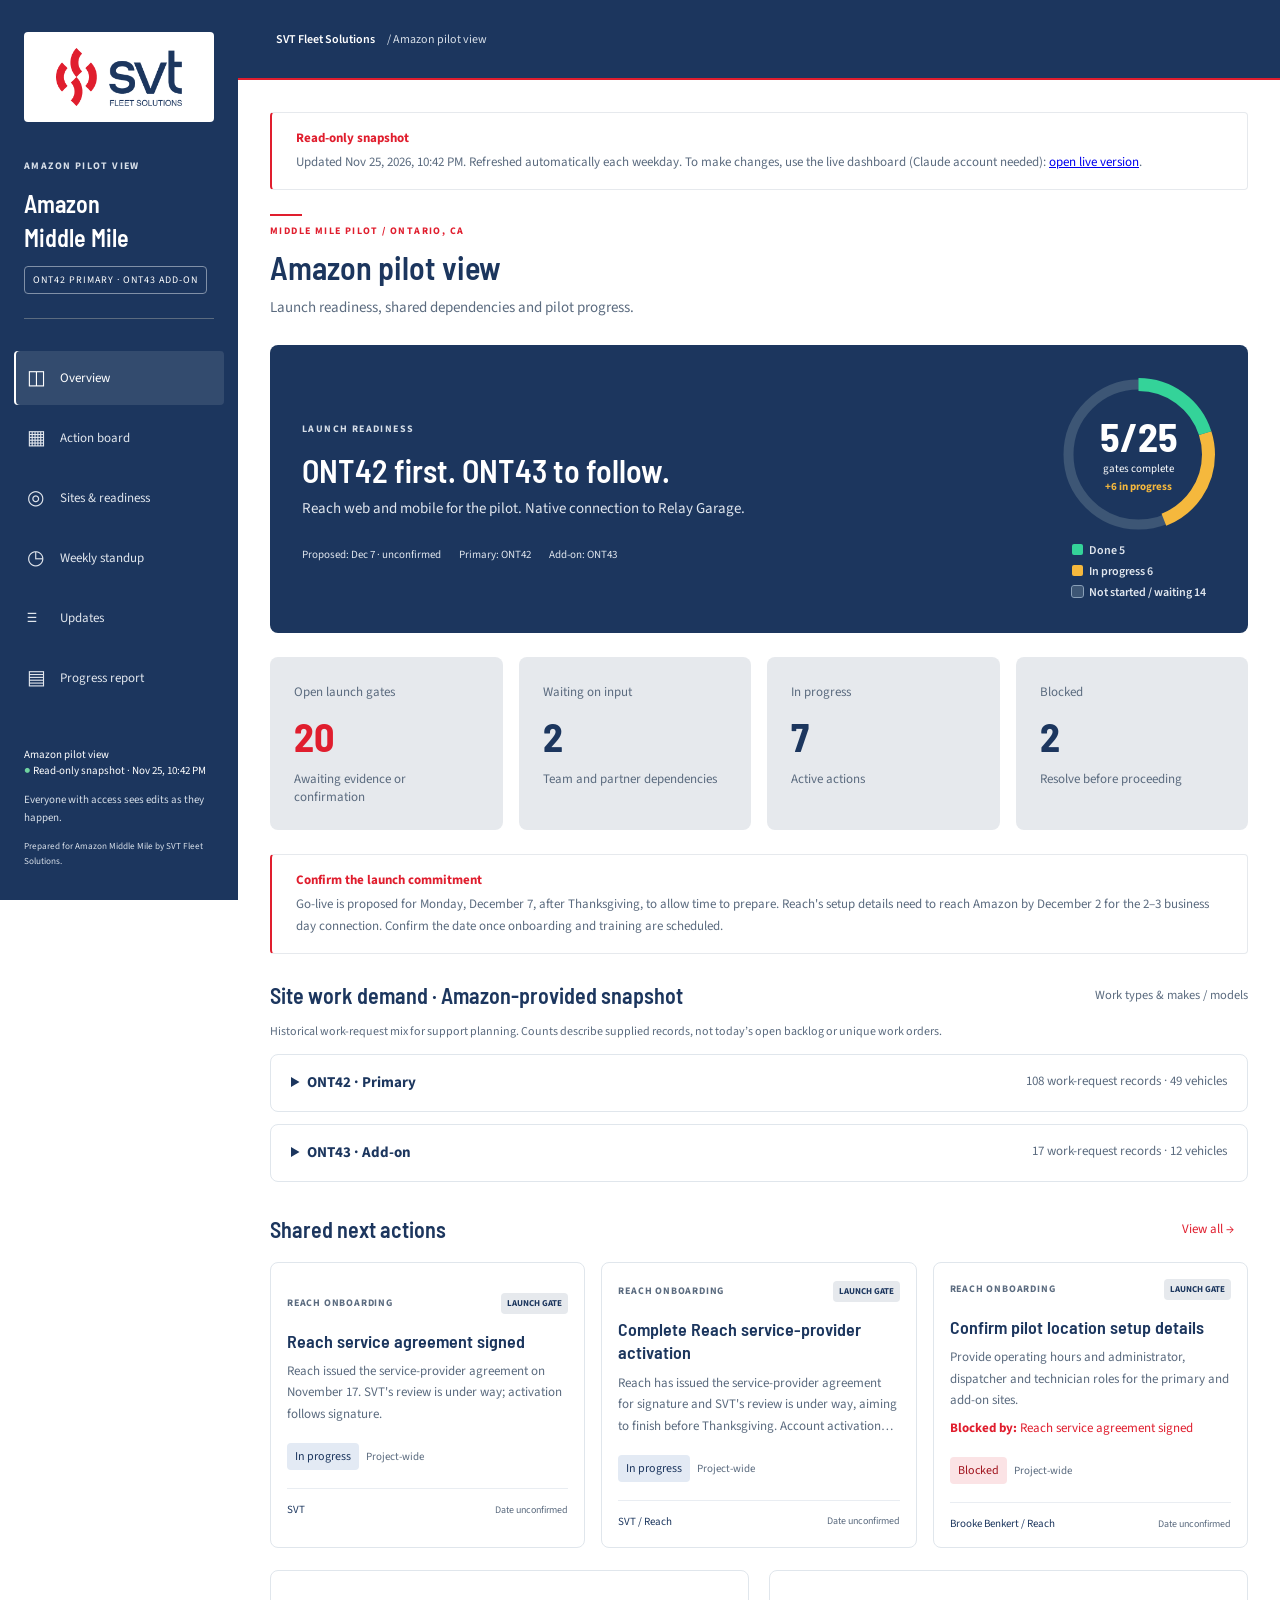
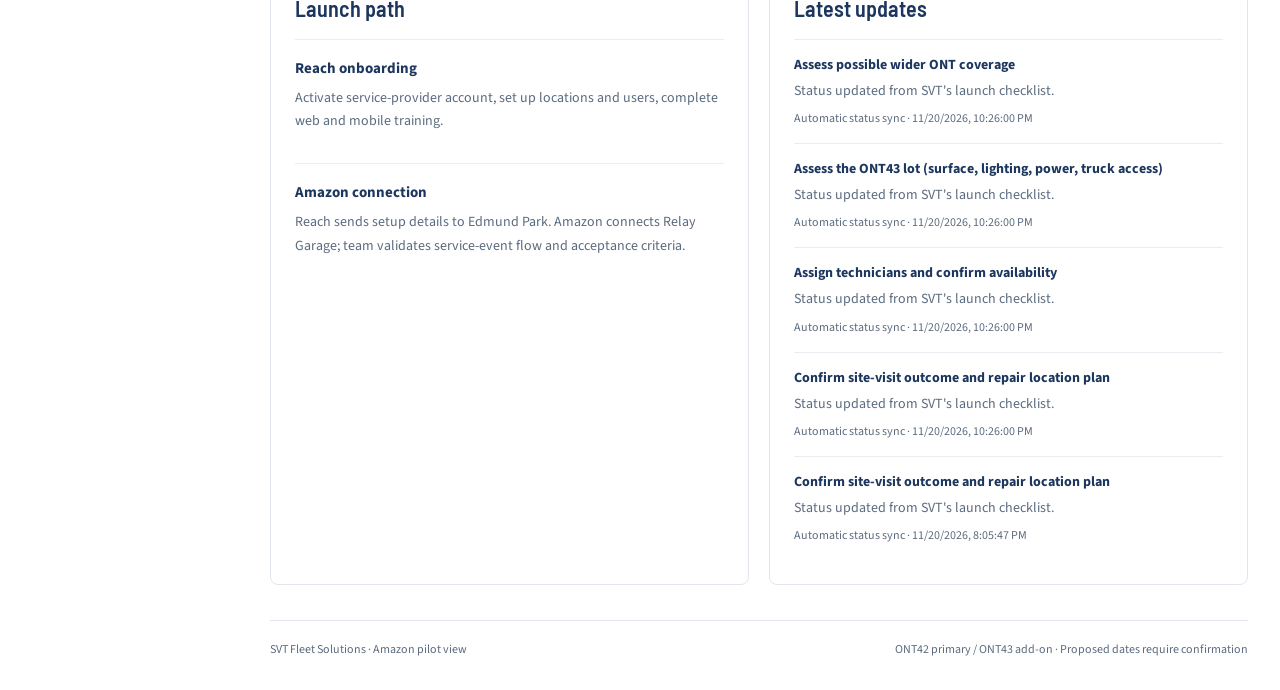
==== commit f26462e0: "Refresh public snapshots 2026-11-25 4:41 PM CT Co-Authored-By: Claude Opus 5.5 <noreply@anthropic.co" ====
--- a/docs/amazon/index.html
+++ b/docs/amazon/index.html
@@ -1,5 +1,5 @@
 <!doctype html><html lang="en"><head><meta charset="utf-8"><meta name="viewport" content="width=device-width,initial-scale=1"><meta name="robots" content="noindex,nofollow"><script>
-window.__SNAPSHOT = {"at":"2026-11-25T16:42:45+00:00","live":"https://claude.ai/artifact/FVQgNvfAAnkuC6uZiwc668","data":{"tasks":[{"blockedBy":"","comments":[],"detail":"Confirm approved working areas, arrival process, safety requirements and offsite routing for complex repairs. Do not post gate codes here.","due":"","evidence":"Work area to define after the Nov 17 visit","gate":true,"id":"access","order":16,"owner":"SVT / Amazon","priority":"High","rev":1,"site":"Project-wide","src":["rd16"],"status":"Not started","stream":"Site readiness","title":"Confirm site access and safe repair areas","updatedAt":"2026-11-19T19:30:00Z","updatedBy":"SVT project team"},{"blockedBy":"","comments":[],"detail":"Reach has issued the service-provider agreement for signature and SVT's review is under way, aiming to finish before Thanksgiving. Account activation follows signature. Native Amazon connection and user setup remain separate steps.","due":"","evidence":"Agreement issued Nov 17; signature pending","gate":true,"id":"activate","order":5,"owner":"SVT / Reach","priority":"High","rev":1,"site":"Project-wide","src":["rd06"],"status":"In progress","stream":"Reach onboarding","title":"Complete Reach service-provider activation","updatedAt":"2026-11-19T19:30:00Z","updatedBy":"SVT project team"},{"blockedBy":"","comments":[],"detail":"Reach issued the service-provider agreement on November 17. SVT's review is under way; activation follows signature.","due":"","evidence":"Agreement issued Nov 17","gate":true,"id":"agreement","order":4,"owner":"SVT","priority":"High","rev":1,"site":"Project-wide","src":["rd01"],"status":"In progress","stream":"Reach onboarding","title":"Reach service agreement signed","updatedAt":"2026-11-19T19:30:00Z","updatedBy":"SVT project team"},{"blockedBy":"","comments":[],"detail":"Confirm whether SVT technicians are covered under the DTNA dealer umbrella or SVT registers directly.","due":"","evidence":"Operational status requires confirmation","gate":true,"id":"avetta","order":15,"owner":"SVT","priority":"High","rev":1,"site":"Both sites","src":["rd15"],"status":"Not started","stream":"Site readiness","title":"Confirm contractor safety (Avetta) coverage for SVT technicians","updatedAt":"2026-11-19T19:30:00Z","updatedBy":"SVT project team"},{"blockedBy":"","comments":[],"detail":"Agree how SVT takes on the current ONT42 service-request backlog at launch.","due":"","evidence":"Operational status requires confirmation","gate":false,"id":"backlog","order":22,"owner":"SVT / Amazon","priority":"Medium","rev":1,"site":"ONT42","src":["rd21"],"status":"Not started","stream":"Service readiness","title":"Plan for the existing ONT42 repair backlog","updatedAt":"2026-11-19T19:30:00Z","updatedBy":"SVT project team"},{"blockedBy":"","comments":[],"detail":"Certificate of insurance and site entry requirements confirmed: safety vest required, no badge or orientation.","due":"","evidence":"Confirmed with Amazon site team","gate":true,"id":"coi","order":14,"owner":"SVT","priority":"High","rev":1,"site":"Both sites","src":["rd14"],"status":"Done","stream":"Site readiness","title":"Insurance (COI) and site entry requirements confirmed","updatedAt":"2026-11-19T19:30:00Z","updatedBy":"SVT project team"},{"blockedBy":"","comments":[],"detail":"Amazon connection estimate: 2–3 business days after setup details are received. Validate service-event updates from Reach.","due":"","evidence":"Not started","gate":true,"id":"connection","order":9,"owner":"Reach / Amazon","priority":"High","rev":1,"site":"Project-wide","src":["rd09"],"status":"Not started","stream":"Technology readiness","title":"Validate native Relay Garage event flow","updatedAt":"2026-11-19T19:30:00Z","updatedBy":"SVT project team"},{"blockedBy":"","comments":[],"detail":"Amazon requested input on possible wider ONT coverage. This is exploratory and does not change ONT42 primary / ONT43 add-on scope or establish new site approval.","due":"","evidence":"Amazon request Nov 16","gate":false,"id":"coverage","order":29,"owner":"Brooke Benkert / Amazon","priority":"Low","rev":2,"site":"Project-wide","src":["rd27"],"status":"In progress","stream":"Launch readiness","title":"Assess possible wider ONT coverage","updatedAt":"2026-11-20T22:26:00Z","updatedBy":"Automatic status sync"},{"blockedBy":"","comments":[],"detail":"Proposed go-live moved to Monday, Dec 7 (after Thanksgiving) to allow prep time. Confirm onboarding, training and Amazon connection timing before committing the date.","due":"","evidence":"Proposed Dec 7, not yet confirmed","gate":true,"id":"date","order":11,"owner":"SVT / Amazon","priority":"High","rev":2,"site":"Project-wide","src":["rd25"],"status":"Awaiting confirmation","stream":"Launch readiness","title":"Confirm launch date and acceptance criteria","updatedAt":"2026-11-19T20:30:00Z","updatedBy":"SVT project team"},{"blockedBy":"agreement","comments":[],"detail":"Reach shares location setup with Amazon to initiate the native Relay Garage connection. Starts once Reach has the location details.","due":"","evidence":"Waiting on location setup","gate":true,"id":"handoff","order":8,"owner":"Reach / Edmund Park","priority":"High","resumeStatus":"Not started","rev":2,"site":"Project-wide","src":["rd08"],"status":"Blocked","stream":"Technology readiness","title":"Confirm Reach → Amazon setup handoff","updatedAt":"2026-11-20T00:05:14Z","updatedBy":"Automatic status sync"},{"blockedBy":"","comments":[],"detail":"Response time, shifts, pickup and delivery, and CNG handling. Also needed for the Reach location setup.","due":"","evidence":"Operational status requires confirmation","gate":true,"id":"hours","order":19,"owner":"SVT","priority":"High","rev":1,"site":"Both sites","src":["rd18"],"status":"Awaiting confirmation","stream":"Service readiness","title":"Set service levels and shop hours","updatedAt":"2026-11-19T19:30:00Z","updatedBy":"SVT project team"},{"blockedBy":"","comments":[],"detail":"SVT completed the onboarding intake November 16. Account activation and native Amazon connection remain separate readiness steps.","due":"","evidence":"Intake submitted Nov 16","gate":true,"id":"intake","order":2,"owner":"Brooke Benkert","priority":"High","rev":1,"site":"Project-wide","src":["rd05"],"status":"Done","stream":"Reach onboarding","title":"Reach intake submitted","updatedAt":"2026-11-19T19:30:00Z","updatedBy":"SVT project team"},{"blockedBy":"","comments":[],"detail":"Confirm how pilot work is invoiced through DTNA / Corcentric.","due":"","evidence":"Operational status requires confirmation","gate":true,"id":"invoicing","order":23,"owner":"SVT / Amazon","priority":"Medium","rev":1,"site":"Project-wide","src":["rd22"],"status":"Not started","stream":"Service readiness","title":"Confirm invoicing path through DTNA / Corcentric","updatedAt":"2026-11-19T19:30:00Z","updatedBy":"SVT project team"},{"blockedBy":"agreement","comments":[],"detail":"Provide operating hours and administrator, dispatcher and technician roles for the primary and add-on sites.","due":"","evidence":"Site hours and user roles being gathered","gate":true,"id":"location","order":6,"owner":"Brooke Benkert / Reach","priority":"High","rev":3,"site":"Project-wide","src":["rd07"],"status":"Blocked","stream":"Reach onboarding","title":"Confirm pilot location setup details","updatedAt":"2026-11-20T22:26:00Z","updatedBy":"Automatic status sync"},{"blockedBy":"","comments":[],"detail":"Confirm repair-time baseline, repairs aging over 7 / 14 days, tractors down and reporting cadence.","due":"","evidence":"Not started","gate":false,"id":"measures","order":28,"owner":"Brooke Benkert / Amazon","priority":"Medium","rev":1,"site":"Project-wide","src":["rd26"],"status":"Not started","stream":"Pilot performance","title":"Agree pilot measurement plan","updatedAt":"2026-11-19T19:30:00Z","updatedBy":"SVT project team"},{"blockedBy":"","comments":[],"detail":"Primary launch site. Validate coverage, site constraints and readiness sign-off.","due":"","evidence":"Visit held Nov 17; sign-off pending","gate":true,"id":"ont42","order":17,"owner":"SVT / Amazon","priority":"High","rev":1,"site":"ONT42","src":[],"status":"In progress","stream":"Site readiness","title":"Confirm ONT42 launch readiness","updatedAt":"2026-11-19T19:30:00Z","updatedBy":"SVT project team"},{"blockedBy":"","comments":[],"detail":"Add-on site. Confirm activation date, working area and readiness separately from the primary launch.","due":"","evidence":"Not started","gate":false,"id":"ont43","order":25,"owner":"SVT / Amazon","priority":"Medium","rev":1,"site":"ONT43","src":[],"status":"Not started","stream":"Site readiness","title":"Confirm ONT43 add-on timing","updatedAt":"2026-11-19T19:30:00Z","updatedBy":"SVT project team"},{"blockedBy":"","comments":[],"detail":"ONT43 has more room on a dirt lot. Assess surface, lighting, power, shelter and truck access.","due":"","evidence":"Operational status requires confirmation","gate":true,"id":"ont43lot","order":26,"owner":"SVT","priority":"Medium","rev":2,"site":"ONT43","src":["rd31"],"status":"In progress","stream":"Site readiness","title":"Assess the ONT43 lot (surface, lighting, power, truck access)","updatedAt":"2026-11-20T22:26:00Z","updatedBy":"Automatic status sync"},{"blockedBy":"","comments":[],"detail":"Confirm ONT43 entry and safety requirements match ONT42.","due":"","evidence":"Operational status requires confirmation","gate":true,"id":"ont43req","order":27,"owner":"SVT / Amazon","priority":"Medium","rev":1,"site":"ONT43","src":["rd32"],"status":"Not started","stream":"Site readiness","title":"Confirm ONT43 site requirements","updatedAt":"2026-11-19T19:30:00Z","updatedBy":"SVT project team"},{"blockedBy":"","comments":[],"detail":"Parts sourcing for Freightliner and Volvo units, including Volvo parts through the local Volvo dealer.","due":"","evidence":"Operational status requires confirmation","gate":true,"id":"parts","order":21,"owner":"SVT","priority":"High","rev":1,"site":"Both sites","src":["rd20"],"status":"Not started","stream":"Service readiness","title":"Put the parts plan in place, including Volvo parts","updatedAt":"2026-11-19T19:30:00Z","updatedBy":"SVT project team"},{"blockedBy":"","comments":[],"detail":"Confirm the pre-authorization threshold per repair and how it is set up in Reach.","due":"","evidence":"Operational status requires confirmation","gate":true,"id":"preauth","order":24,"owner":"SVT / Amazon","priority":"Medium","rev":1,"site":"Project-wide","src":["rd23"],"status":"Not started","stream":"Service readiness","title":"Confirm pre-authorization threshold for Reach","updatedAt":"2026-11-19T19:30:00Z","updatedBy":"SVT project team"},{"blockedBy":"","comments":[],"detail":"ONT42 is the confirmed primary site; ONT43 is the add-on.","due":"","evidence":"Brooke confirmation · Nov 17","gate":true,"id":"scope","order":1,"owner":"Brooke Benkert","priority":"Medium","rev":1,"site":"Both sites","src":[],"status":"Done","stream":"Launch readiness","title":"Pilot scope: ONT42 primary, ONT43 add-on","updatedAt":"2026-11-19T19:30:00Z","updatedBy":"SVT project team"},{"blockedBy":"","comments":[],"detail":"Onboarding session held with Reach on November 16.","due":"","evidence":"Held Nov 16","gate":true,"id":"session","order":3,"owner":"SVT / Reach","priority":"High","rev":1,"site":"Project-wide","src":["rd04"],"status":"Done","stream":"Reach onboarding","title":"Reach onboarding session held","updatedAt":"2026-11-19T19:30:00Z","updatedBy":"SVT project team"},{"blockedBy":"","comments":[],"detail":"Name the technicians for the pilot and confirm their availability.","due":"","evidence":"Operational status requires confirmation","gate":true,"id":"techs","order":18,"owner":"SVT","priority":"High","rev":2,"site":"Both sites","src":["rd17"],"status":"In progress","stream":"Service readiness","title":"Assign technicians and confirm availability","updatedAt":"2026-11-20T22:26:00Z","updatedBy":"Automatic status sync"},{"blockedBy":"","comments":[],"detail":"Recommended acceptance test: work request, dispatch, technician update, closure and confirmation of billing handoff.","due":"","evidence":"Not started","gate":true,"id":"test","order":10,"owner":"SVT / Reach / Amazon","priority":"High","rev":1,"site":"Project-wide","src":[],"status":"Not started","stream":"Technology readiness","title":"Complete end-to-end pilot validation","updatedAt":"2026-11-19T19:30:00Z","updatedBy":"SVT project team"},{"blockedBy":"","comments":[],"detail":"Separate web-portal and mobile-app training; verify users can complete their assigned workflows. Scheduled once Reach shares credentials.","due":"","evidence":"Not scheduled yet","gate":true,"id":"training","order":7,"owner":"SVT / Reach","priority":"High","rev":1,"site":"Project-wide","src":["rd11"],"status":"Not started","stream":"Service readiness","title":"Complete dispatcher and technician training","updatedAt":"2026-11-19T19:30:00Z","updatedBy":"SVT project team"},{"blockedBy":"","comments":[],"detail":"Mobile service units equipped and ready for on-site repairs.","due":"","evidence":"Operational status requires confirmation","gate":true,"id":"units","order":20,"owner":"SVT","priority":"High","rev":1,"site":"Both sites","src":["rd19"],"status":"Not started","stream":"Service readiness","title":"Ready mobile service units for on-site work","updatedAt":"2026-11-19T19:30:00Z","updatedBy":"SVT project team"},{"blockedBy":"","comments":[],"detail":"Choose the repair location plan from the November 17 visit: nearby offsite work, moving units to the ONT43 working area, or mobile on site plus offsite.","due":"","evidence":"Visit held Nov 17; SVT recommendation pending","gate":true,"id":"visit","order":13,"owner":"SVT / Amazon","priority":"High","rev":3,"site":"Both sites","src":["rd24"],"status":"In progress","stream":"Site readiness","title":"Confirm site-visit outcome and repair location plan","updatedAt":"2026-11-20T22:26:00Z","updatedBy":"Automatic status sync"},{"blockedBy":"","comments":[],"detail":"SVT visited ONT42 and ONT43 on November 17 with Amazon's site team.","due":"","evidence":"Held Nov 17","gate":true,"id":"visitheld","order":12,"owner":"SVT / Amazon","priority":"High","rev":1,"site":"Both sites","src":["rd13"],"status":"Done","stream":"Site readiness","title":"Site visit to ONT42 and ONT43","updatedAt":"2026-11-19T19:30:00Z","updatedBy":"SVT project team"}],"activity":[{"actor":"SVT project team","at":"2026-11-16T23:30:00Z","id":"a-20261116-coverage","note":"Amazon requested input on possible wider ONT coverage. This is exploratory and does not change ONT42 primary / ONT43 add-on scope or establish new site approval.","status":"Not started","taskId":"coverage","title":"Assess possible wider ONT coverage"},{"actor":"SVT project team","at":"2026-11-16T22:00:36Z","id":"a-20261116-intake","note":"Reach intake submission confirmed for November 16. No activation or integration completion is implied.","status":"Done","taskId":"intake","title":"Reach intake submitted"},{"actor":"SVT project team","at":"2026-11-16T23:00:00Z","id":"a-20261116-reach","note":"Reach is creating SVT's service-provider account with a new Relay Garage integration for ONT42 and ONT43. SVT dispatchers will use the Reach web portal and technicians the Reach mobile app. Reach estimates about two weeks to go live, targeting before Thanksgiving.","status":"In progress","taskId":"activate","title":"Reach onboarding underway"},{"actor":"SVT project team","at":"2026-11-18T03:00:00Z","id":"a-20261117-visit","note":"SVT visited ONT42 and ONT43 on November 17. The recommendation for nearby offsite work versus the ONT43 working area will be recorded here.","status":"In progress","taskId":"visit","title":"Site visit held at ONT42 and ONT43"},{"actor":"SVT project team","at":"2026-11-18T16:30:00Z","id":"a-20261118-activate","note":"Reach issued the service-provider agreement for signature and SVT's review is under way, aiming to finish before Thanksgiving. Account activation follows signature.","status":"In progress","taskId":"activate","title":"Complete Reach service-provider activation"},{"actor":"SVT project team","at":"2026-11-19T20:30:00Z","id":"a-20261119-golive","note":"SVT proposes moving the ONT42 go-live to Monday, December 7, after Thanksgiving, to allow time for Reach onboarding, training and the Amazon connection. The date is proposed and still to be confirmed with Amazon.","status":"Awaiting confirmation","taskId":"date","title":"Go-live moved to after Thanksgiving"},{"actor":"Automatic status sync","at":"2026-11-19T22:26:00Z","id":"a-20261119-location","note":"Status updated from SVT's launch checklist.","status":"Blocked","taskId":"location","title":"Confirm pilot location setup details"},{"actor":"Automatic status sync","at":"2026-11-20T22:26:00Z","id":"a-20261120-coverage","note":"Status updated from SVT's launch checklist.","status":"In progress","taskId":"coverage","title":"Assess possible wider ONT coverage"},{"actor":"Automatic status sync","at":"2026-11-20T22:26:00Z","id":"a-20261120-ont43lot","note":"Status updated from SVT's launch checklist.","status":"In progress","taskId":"ont43lot","title":"Assess the ONT43 lot (surface, lighting, power, truck access)"},{"actor":"Automatic status sync","at":"2026-11-20T22:26:00Z","id":"a-20261120-techs","note":"Status updated from SVT's launch checklist.","status":"In progress","taskId":"techs","title":"Assign technicians and confirm availability"},{"actor":"Automatic status sync","at":"2026-11-20T22:26:00Z","id":"a-20261120-visit","note":"Status updated from SVT's launch checklist.","status":"In progress","taskId":"visit","title":"Confirm site-visit outcome and repair location plan"},{"actor":"Automatic status sync","at":"2026-11-20T00:05:14Z","id":"a-202611200005-handoff","note":"Status updated from SVT's launch checklist.","status":"Blocked","taskId":"handoff","title":"Confirm Reach → Amazon setup handoff"},{"actor":"Automatic status sync","at":"2026-11-20T20:05:47Z","id":"a-202611202005-visit","note":"Status updated from SVT's launch checklist.","status":"Not started","taskId":"visit","title":"Confirm site-visit outcome and repair location plan"}],"meta":[{"commitmentNote":"Go-live is proposed for Monday, December 7, after Thanksgiving, to allow time to prepare. Reach's setup details need to reach Amazon by December 2 for the 2–3 business day connection. Confirm the date once onboarding and training are scheduled.","goLive":"2026-12-07","goLiveConfirmed":false,"goLiveLabel":"Dec 7","goLiveNote":"Proposed for after Thanksgiving to allow prep time; to confirm with Amazon.","id":"status","source":"https://claude.ai/artifact/57pZLpxJVW2gb8xTgxj77H","syncedAt":"2026-11-25T16:05:26Z"}]}};
+window.__SNAPSHOT = {"at":"2026-11-25T22:42:09+00:00","live":"https://claude.ai/artifact/FVQgNvfAAnkuC6uZiwc668","data":{"tasks":[{"blockedBy":"","comments":[],"detail":"Confirm approved working areas, arrival process, safety requirements and offsite routing for complex repairs. Do not post gate codes here.","due":"","evidence":"Work area to define after the Nov 17 visit","gate":true,"id":"access","order":16,"owner":"SVT / Amazon","priority":"High","rev":1,"site":"Project-wide","src":["rd16"],"status":"Not started","stream":"Site readiness","title":"Confirm site access and safe repair areas","updatedAt":"2026-11-19T19:30:00Z","updatedBy":"SVT project team"},{"blockedBy":"","comments":[],"detail":"Reach has issued the service-provider agreement for signature and SVT's review is under way, aiming to finish before Thanksgiving. Account activation follows signature. Native Amazon connection and user setup remain separate steps.","due":"","evidence":"Agreement issued Nov 17; signature pending","gate":true,"id":"activate","order":5,"owner":"SVT / Reach","priority":"High","rev":1,"site":"Project-wide","src":["rd06"],"status":"In progress","stream":"Reach onboarding","title":"Complete Reach service-provider activation","updatedAt":"2026-11-19T19:30:00Z","updatedBy":"SVT project team"},{"blockedBy":"","comments":[],"detail":"Reach issued the service-provider agreement on November 17. SVT's review is under way; activation follows signature.","due":"","evidence":"Agreement issued Nov 17","gate":true,"id":"agreement","order":4,"owner":"SVT","priority":"High","rev":1,"site":"Project-wide","src":["rd01"],"status":"In progress","stream":"Reach onboarding","title":"Reach service agreement signed","updatedAt":"2026-11-19T19:30:00Z","updatedBy":"SVT project team"},{"blockedBy":"","comments":[],"detail":"Confirm whether SVT technicians are covered under the DTNA dealer umbrella or SVT registers directly.","due":"","evidence":"Operational status requires confirmation","gate":true,"id":"avetta","order":15,"owner":"SVT","priority":"High","rev":1,"site":"Both sites","src":["rd15"],"status":"Not started","stream":"Site readiness","title":"Confirm contractor safety (Avetta) coverage for SVT technicians","updatedAt":"2026-11-19T19:30:00Z","updatedBy":"SVT project team"},{"blockedBy":"","comments":[],"detail":"Agree how SVT takes on the current ONT42 service-request backlog at launch.","due":"","evidence":"Operational status requires confirmation","gate":false,"id":"backlog","order":22,"owner":"SVT / Amazon","priority":"Medium","rev":1,"site":"ONT42","src":["rd21"],"status":"Not started","stream":"Service readiness","title":"Plan for the existing ONT42 repair backlog","updatedAt":"2026-11-19T19:30:00Z","updatedBy":"SVT project team"},{"blockedBy":"","comments":[],"detail":"Certificate of insurance and site entry requirements confirmed: safety vest required, no badge or orientation.","due":"","evidence":"Confirmed with Amazon site team","gate":true,"id":"coi","order":14,"owner":"SVT","priority":"High","rev":1,"site":"Both sites","src":["rd14"],"status":"Done","stream":"Site readiness","title":"Insurance (COI) and site entry requirements confirmed","updatedAt":"2026-11-19T19:30:00Z","updatedBy":"SVT project team"},{"blockedBy":"","comments":[],"detail":"Amazon connection estimate: 2–3 business days after setup details are received. Validate service-event updates from Reach.","due":"","evidence":"Not started","gate":true,"id":"connection","order":9,"owner":"Reach / Amazon","priority":"High","rev":1,"site":"Project-wide","src":["rd09"],"status":"Not started","stream":"Technology readiness","title":"Validate native Relay Garage event flow","updatedAt":"2026-11-19T19:30:00Z","updatedBy":"SVT project team"},{"blockedBy":"","comments":[],"detail":"Amazon requested input on possible wider ONT coverage. This is exploratory and does not change ONT42 primary / ONT43 add-on scope or establish new site approval.","due":"","evidence":"Amazon request Nov 16","gate":false,"id":"coverage","order":29,"owner":"Brooke Benkert / Amazon","priority":"Low","rev":2,"site":"Project-wide","src":["rd27"],"status":"In progress","stream":"Launch readiness","title":"Assess possible wider ONT coverage","updatedAt":"2026-11-20T22:26:00Z","updatedBy":"Automatic status sync"},{"blockedBy":"","comments":[],"detail":"Proposed go-live moved to Monday, Dec 7 (after Thanksgiving) to allow prep time. Confirm onboarding, training and Amazon connection timing before committing the date.","due":"","evidence":"Proposed Dec 7, not yet confirmed","gate":true,"id":"date","order":11,"owner":"SVT / Amazon","priority":"High","rev":2,"site":"Project-wide","src":["rd25"],"status":"Awaiting confirmation","stream":"Launch readiness","title":"Confirm launch date and acceptance criteria","updatedAt":"2026-11-19T20:30:00Z","updatedBy":"SVT project team"},{"blockedBy":"agreement","comments":[],"detail":"Reach shares location setup with Amazon to initiate the native Relay Garage connection. Starts once Reach has the location details.","due":"","evidence":"Waiting on location setup","gate":true,"id":"handoff","order":8,"owner":"Reach / Edmund Park","priority":"High","resumeStatus":"Not started","rev":2,"site":"Project-wide","src":["rd08"],"status":"Blocked","stream":"Technology readiness","title":"Confirm Reach → Amazon setup handoff","updatedAt":"2026-11-20T00:05:14Z","updatedBy":"Automatic status sync"},{"blockedBy":"","comments":[],"detail":"Response time, shifts, pickup and delivery, and CNG handling. Also needed for the Reach location setup.","due":"","evidence":"Operational status requires confirmation","gate":true,"id":"hours","order":19,"owner":"SVT","priority":"High","rev":1,"site":"Both sites","src":["rd18"],"status":"Awaiting confirmation","stream":"Service readiness","title":"Set service levels and shop hours","updatedAt":"2026-11-19T19:30:00Z","updatedBy":"SVT project team"},{"blockedBy":"","comments":[],"detail":"SVT completed the onboarding intake November 16. Account activation and native Amazon connection remain separate readiness steps.","due":"","evidence":"Intake submitted Nov 16","gate":true,"id":"intake","order":2,"owner":"Brooke Benkert","priority":"High","rev":1,"site":"Project-wide","src":["rd05"],"status":"Done","stream":"Reach onboarding","title":"Reach intake submitted","updatedAt":"2026-11-19T19:30:00Z","updatedBy":"SVT project team"},{"blockedBy":"","comments":[],"detail":"Confirm how pilot work is invoiced through DTNA / Corcentric.","due":"","evidence":"Operational status requires confirmation","gate":true,"id":"invoicing","order":23,"owner":"SVT / Amazon","priority":"Medium","rev":1,"site":"Project-wide","src":["rd22"],"status":"Not started","stream":"Service readiness","title":"Confirm invoicing path through DTNA / Corcentric","updatedAt":"2026-11-19T19:30:00Z","updatedBy":"SVT project team"},{"blockedBy":"agreement","comments":[],"detail":"Provide operating hours and administrator, dispatcher and technician roles for the primary and add-on sites.","due":"","evidence":"Site hours and user roles being gathered","gate":true,"id":"location","order":6,"owner":"Brooke Benkert / Reach","priority":"High","rev":3,"site":"Project-wide","src":["rd07"],"status":"Blocked","stream":"Reach onboarding","title":"Confirm pilot location setup details","updatedAt":"2026-11-20T22:26:00Z","updatedBy":"Automatic status sync"},{"blockedBy":"","comments":[],"detail":"Confirm repair-time baseline, repairs aging over 7 / 14 days, tractors down and reporting cadence.","due":"","evidence":"Not started","gate":false,"id":"measures","order":28,"owner":"Brooke Benkert / Amazon","priority":"Medium","rev":1,"site":"Project-wide","src":["rd26"],"status":"Not started","stream":"Pilot performance","title":"Agree pilot measurement plan","updatedAt":"2026-11-19T19:30:00Z","updatedBy":"SVT project team"},{"blockedBy":"","comments":[],"detail":"Primary launch site. Validate coverage, site constraints and readiness sign-off.","due":"","evidence":"Visit held Nov 17; sign-off pending","gate":true,"id":"ont42","order":17,"owner":"SVT / Amazon","priority":"High","rev":1,"site":"ONT42","src":[],"status":"In progress","stream":"Site readiness","title":"Confirm ONT42 launch readiness","updatedAt":"2026-11-19T19:30:00Z","updatedBy":"SVT project team"},{"blockedBy":"","comments":[],"detail":"Add-on site. Confirm activation date, working area and readiness separately from the primary launch.","due":"","evidence":"Not started","gate":false,"id":"ont43","order":25,"owner":"SVT / Amazon","priority":"Medium","rev":1,"site":"ONT43","src":[],"status":"Not started","stream":"Site readiness","title":"Confirm ONT43 add-on timing","updatedAt":"2026-11-19T19:30:00Z","updatedBy":"SVT project team"},{"blockedBy":"","comments":[],"detail":"ONT43 has more room on a dirt lot. Assess surface, lighting, power, shelter and truck access.","due":"","evidence":"Operational status requires confirmation","gate":true,"id":"ont43lot","order":26,"owner":"SVT","priority":"Medium","rev":2,"site":"ONT43","src":["rd31"],"status":"In progress","stream":"Site readiness","title":"Assess the ONT43 lot (surface, lighting, power, truck access)","updatedAt":"2026-11-20T22:26:00Z","updatedBy":"Automatic status sync"},{"blockedBy":"","comments":[],"detail":"Confirm ONT43 entry and safety requirements match ONT42.","due":"","evidence":"Operational status requires confirmation","gate":true,"id":"ont43req","order":27,"owner":"SVT / Amazon","priority":"Medium","rev":1,"site":"ONT43","src":["rd32"],"status":"Not started","stream":"Site readiness","title":"Confirm ONT43 site requirements","updatedAt":"2026-11-19T19:30:00Z","updatedBy":"SVT project team"},{"blockedBy":"","comments":[],"detail":"Parts sourcing for Freightliner and Volvo units, including Volvo parts through the local Volvo dealer.","due":"","evidence":"Operational status requires confirmation","gate":true,"id":"parts","order":21,"owner":"SVT","priority":"High","rev":1,"site":"Both sites","src":["rd20"],"status":"Not started","stream":"Service readiness","title":"Put the parts plan in place, including Volvo parts","updatedAt":"2026-11-19T19:30:00Z","updatedBy":"SVT project team"},{"blockedBy":"","comments":[],"detail":"Confirm the pre-authorization threshold per repair and how it is set up in Reach.","due":"","evidence":"Operational status requires confirmation","gate":true,"id":"preauth","order":24,"owner":"SVT / Amazon","priority":"Medium","rev":1,"site":"Project-wide","src":["rd23"],"status":"Not started","stream":"Service readiness","title":"Confirm pre-authorization threshold for Reach","updatedAt":"2026-11-19T19:30:00Z","updatedBy":"SVT project team"},{"blockedBy":"","comments":[],"detail":"ONT42 is the confirmed primary site; ONT43 is the add-on.","due":"","evidence":"Brooke confirmation · Nov 17","gate":true,"id":"scope","order":1,"owner":"Brooke Benkert","priority":"Medium","rev":1,"site":"Both sites","src":[],"status":"Done","stream":"Launch readiness","title":"Pilot scope: ONT42 primary, ONT43 add-on","updatedAt":"2026-11-19T19:30:00Z","updatedBy":"SVT project team"},{"blockedBy":"","comments":[],"detail":"Onboarding session held with Reach on November 16.","due":"","evidence":"Held Nov 16","gate":true,"id":"session","order":3,"owner":"SVT / Reach","priority":"High","rev":1,"site":"Project-wide","src":["rd04"],"status":"Done","stream":"Reach onboarding","title":"Reach onboarding session held","updatedAt":"2026-11-19T19:30:00Z","updatedBy":"SVT project team"},{"blockedBy":"","comments":[],"detail":"Name the technicians for the pilot and confirm their availability.","due":"","evidence":"Operational status requires confirmation","gate":true,"id":"techs","order":18,"owner":"SVT","priority":"High","rev":2,"site":"Both sites","src":["rd17"],"status":"In progress","stream":"Service readiness","title":"Assign technicians and confirm availability","updatedAt":"2026-11-20T22:26:00Z","updatedBy":"Automatic status sync"},{"blockedBy":"","comments":[],"detail":"Recommended acceptance test: work request, dispatch, technician update, closure and confirmation of billing handoff.","due":"","evidence":"Not started","gate":true,"id":"test","order":10,"owner":"SVT / Reach / Amazon","priority":"High","rev":1,"site":"Project-wide","src":[],"status":"Not started","stream":"Technology readiness","title":"Complete end-to-end pilot validation","updatedAt":"2026-11-19T19:30:00Z","updatedBy":"SVT project team"},{"blockedBy":"","comments":[],"detail":"Separate web-portal and mobile-app training; verify users can complete their assigned workflows. Scheduled once Reach shares credentials.","due":"","evidence":"Not scheduled yet","gate":true,"id":"training","order":7,"owner":"SVT / Reach","priority":"High","rev":1,"site":"Project-wide","src":["rd11"],"status":"Not started","stream":"Service readiness","title":"Complete dispatcher and technician training","updatedAt":"2026-11-19T19:30:00Z","updatedBy":"SVT project team"},{"blockedBy":"","comments":[],"detail":"Mobile service units equipped and ready for on-site repairs.","due":"","evidence":"Operational status requires confirmation","gate":true,"id":"units","order":20,"owner":"SVT","priority":"High","rev":1,"site":"Both sites","src":["rd19"],"status":"Not started","stream":"Service readiness","title":"Ready mobile service units for on-site work","updatedAt":"2026-11-19T19:30:00Z","updatedBy":"SVT project team"},{"blockedBy":"","comments":[],"detail":"Choose the repair location plan from the November 17 visit: nearby offsite work, moving units to the ONT43 working area, or mobile on site plus offsite.","due":"","evidence":"Visit held Nov 17; SVT recommendation pending","gate":true,"id":"visit","order":13,"owner":"SVT / Amazon","priority":"High","rev":3,"site":"Both sites","src":["rd24"],"status":"In progress","stream":"Site readiness","title":"Confirm site-visit outcome and repair location plan","updatedAt":"2026-11-20T22:26:00Z","updatedBy":"Automatic status sync"},{"blockedBy":"","comments":[],"detail":"SVT visited ONT42 and ONT43 on November 17 with Amazon's site team.","due":"","evidence":"Held Nov 17","gate":true,"id":"visitheld","order":12,"owner":"SVT / Amazon","priority":"High","rev":1,"site":"Both sites","src":["rd13"],"status":"Done","stream":"Site readiness","title":"Site visit to ONT42 and ONT43","updatedAt":"2026-11-19T19:30:00Z","updatedBy":"SVT project team"}],"activity":[{"actor":"SVT project team","at":"2026-11-16T23:30:00Z","id":"a-20261116-coverage","note":"Amazon requested input on possible wider ONT coverage. This is exploratory and does not change ONT42 primary / ONT43 add-on scope or establish new site approval.","status":"Not started","taskId":"coverage","title":"Assess possible wider ONT coverage"},{"actor":"SVT project team","at":"2026-11-16T22:00:36Z","id":"a-20261116-intake","note":"Reach intake submission confirmed for November 16. No activation or integration completion is implied.","status":"Done","taskId":"intake","title":"Reach intake submitted"},{"actor":"SVT project team","at":"2026-11-16T23:00:00Z","id":"a-20261116-reach","note":"Reach is creating SVT's service-provider account with a new Relay Garage integration for ONT42 and ONT43. SVT dispatchers will use the Reach web portal and technicians the Reach mobile app. Reach estimates about two weeks to go live, targeting before Thanksgiving.","status":"In progress","taskId":"activate","title":"Reach onboarding underway"},{"actor":"SVT project team","at":"2026-11-18T03:00:00Z","id":"a-20261117-visit","note":"SVT visited ONT42 and ONT43 on November 17. The recommendation for nearby offsite work versus the ONT43 working area will be recorded here.","status":"In progress","taskId":"visit","title":"Site visit held at ONT42 and ONT43"},{"actor":"SVT project team","at":"2026-11-18T16:30:00Z","id":"a-20261118-activate","note":"Reach issued the service-provider agreement for signature and SVT's review is under way, aiming to finish before Thanksgiving. Account activation follows signature.","status":"In progress","taskId":"activate","title":"Complete Reach service-provider activation"},{"actor":"SVT project team","at":"2026-11-19T20:30:00Z","id":"a-20261119-golive","note":"SVT proposes moving the ONT42 go-live to Monday, December 7, after Thanksgiving, to allow time for Reach onboarding, training and the Amazon connection. The date is proposed and still to be confirmed with Amazon.","status":"Awaiting confirmation","taskId":"date","title":"Go-live moved to after Thanksgiving"},{"actor":"Automatic status sync","at":"2026-11-19T22:26:00Z","id":"a-20261119-location","note":"Status updated from SVT's launch checklist.","status":"Blocked","taskId":"location","title":"Confirm pilot location setup details"},{"actor":"Automatic status sync","at":"2026-11-20T22:26:00Z","id":"a-20261120-coverage","note":"Status updated from SVT's launch checklist.","status":"In progress","taskId":"coverage","title":"Assess possible wider ONT coverage"},{"actor":"Automatic status sync","at":"2026-11-20T22:26:00Z","id":"a-20261120-ont43lot","note":"Status updated from SVT's launch checklist.","status":"In progress","taskId":"ont43lot","title":"Assess the ONT43 lot (surface, lighting, power, truck access)"},{"actor":"Automatic status sync","at":"2026-11-20T22:26:00Z","id":"a-20261120-techs","note":"Status updated from SVT's launch checklist.","status":"In progress","taskId":"techs","title":"Assign technicians and confirm availability"},{"actor":"Automatic status sync","at":"2026-11-20T22:26:00Z","id":"a-20261120-visit","note":"Status updated from SVT's launch checklist.","status":"In progress","taskId":"visit","title":"Confirm site-visit outcome and repair location plan"},{"actor":"Automatic status sync","at":"2026-11-20T00:05:14Z","id":"a-202611200005-handoff","note":"Status updated from SVT's launch checklist.","status":"Blocked","taskId":"handoff","title":"Confirm Reach → Amazon setup handoff"},{"actor":"Automatic status sync","at":"2026-11-20T20:05:47Z","id":"a-202611202005-visit","note":"Status updated from SVT's launch checklist.","status":"Not started","taskId":"visit","title":"Confirm site-visit outcome and repair location plan"}],"meta":[{"commitmentNote":"Go-live is proposed for Monday, December 7, after Thanksgiving, to allow time to prepare. Reach's setup details need to reach Amazon by December 2 for the 2–3 business day connection. Confirm the date once onboarding and training are scheduled.","goLive":"2026-12-07","goLiveConfirmed":false,"goLiveLabel":"Dec 7","goLiveNote":"Proposed for after Thanksgiving to allow prep time; to confirm with Amazon.","id":"status","source":"https://claude.ai/artifact/57pZLpxJVW2gb8xTgxj77H","syncedAt":"2026-11-25T22:24:00Z"}]}};
 (function(){
   var D = window.__SNAPSHOT.data, ro = function(){ return Promise.reject({code:"invalid_argument", message:"This is a read-only snapshot."}); };
   function rows(c){ return (D[c]||[]).map(function(r){ var o = Object.assign({}, r); var id = o.id; delete o.id; return {id:id, exists:true, data:function(){ return o; }}; }); }
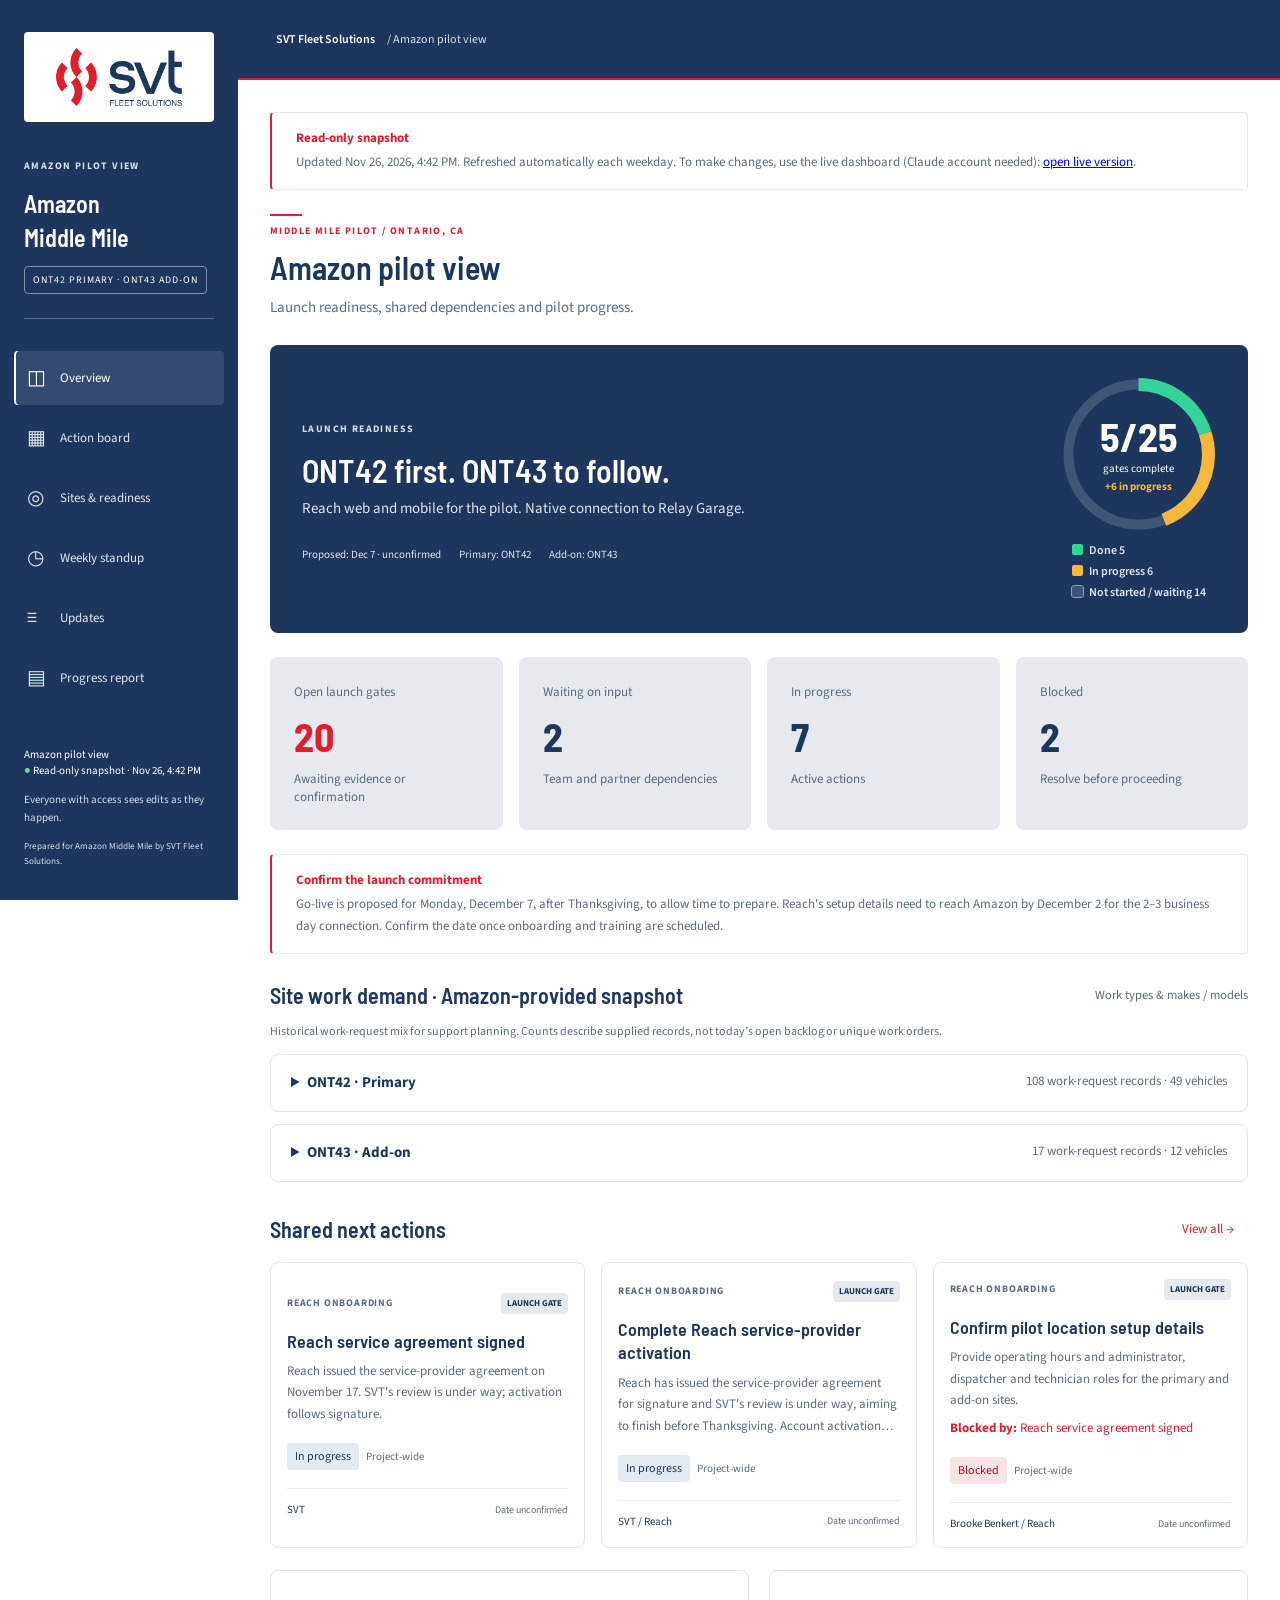
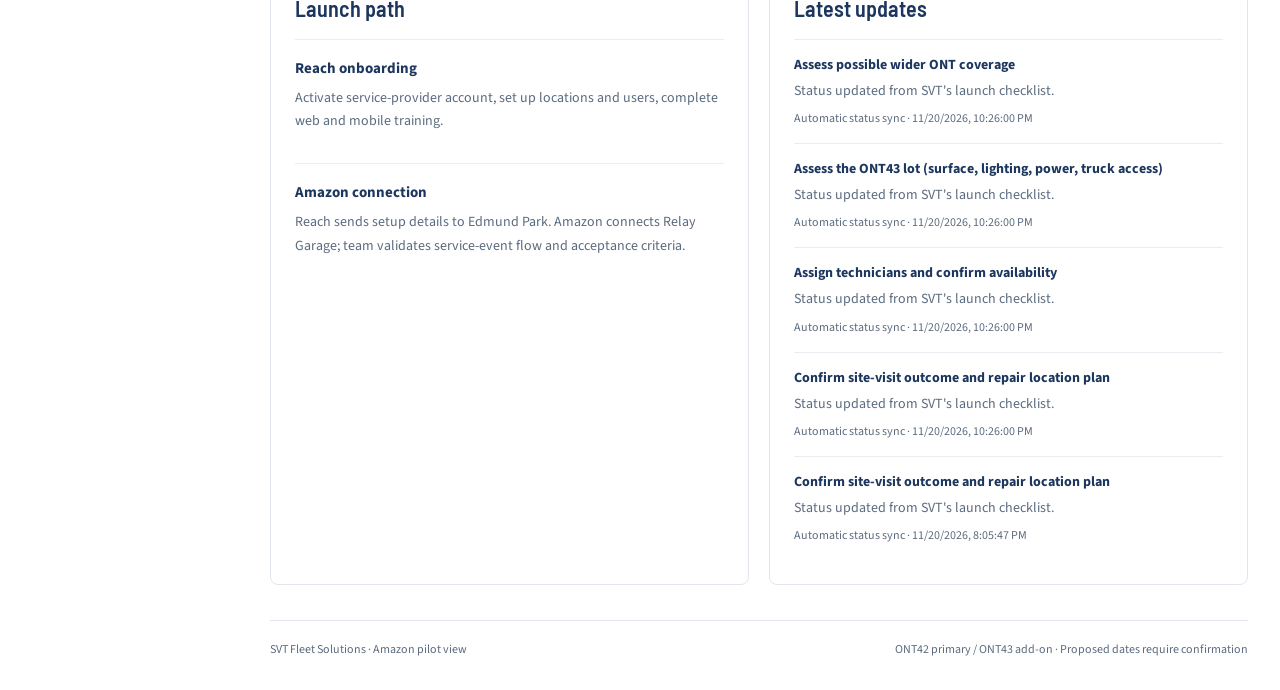
==== commit 1303b1ce: "Refresh public snapshots 2026-11-26 10:42 AM CT Co-Authored-By: Claude Opus 5.5 <noreply@anthropic.c" ====
--- a/docs/amazon/index.html
+++ b/docs/amazon/index.html
@@ -1,5 +1,5 @@
 <!doctype html><html lang="en"><head><meta charset="utf-8"><meta name="viewport" content="width=device-width,initial-scale=1"><meta name="robots" content="noindex,nofollow"><script>
-window.__SNAPSHOT = {"at":"2026-11-25T22:42:09+00:00","live":"https://claude.ai/artifact/FVQgNvfAAnkuC6uZiwc668","data":{"tasks":[{"blockedBy":"","comments":[],"detail":"Confirm approved working areas, arrival process, safety requirements and offsite routing for complex repairs. Do not post gate codes here.","due":"","evidence":"Work area to define after the Nov 17 visit","gate":true,"id":"access","order":16,"owner":"SVT / Amazon","priority":"High","rev":1,"site":"Project-wide","src":["rd16"],"status":"Not started","stream":"Site readiness","title":"Confirm site access and safe repair areas","updatedAt":"2026-11-19T19:30:00Z","updatedBy":"SVT project team"},{"blockedBy":"","comments":[],"detail":"Reach has issued the service-provider agreement for signature and SVT's review is under way, aiming to finish before Thanksgiving. Account activation follows signature. Native Amazon connection and user setup remain separate steps.","due":"","evidence":"Agreement issued Nov 17; signature pending","gate":true,"id":"activate","order":5,"owner":"SVT / Reach","priority":"High","rev":1,"site":"Project-wide","src":["rd06"],"status":"In progress","stream":"Reach onboarding","title":"Complete Reach service-provider activation","updatedAt":"2026-11-19T19:30:00Z","updatedBy":"SVT project team"},{"blockedBy":"","comments":[],"detail":"Reach issued the service-provider agreement on November 17. SVT's review is under way; activation follows signature.","due":"","evidence":"Agreement issued Nov 17","gate":true,"id":"agreement","order":4,"owner":"SVT","priority":"High","rev":1,"site":"Project-wide","src":["rd01"],"status":"In progress","stream":"Reach onboarding","title":"Reach service agreement signed","updatedAt":"2026-11-19T19:30:00Z","updatedBy":"SVT project team"},{"blockedBy":"","comments":[],"detail":"Confirm whether SVT technicians are covered under the DTNA dealer umbrella or SVT registers directly.","due":"","evidence":"Operational status requires confirmation","gate":true,"id":"avetta","order":15,"owner":"SVT","priority":"High","rev":1,"site":"Both sites","src":["rd15"],"status":"Not started","stream":"Site readiness","title":"Confirm contractor safety (Avetta) coverage for SVT technicians","updatedAt":"2026-11-19T19:30:00Z","updatedBy":"SVT project team"},{"blockedBy":"","comments":[],"detail":"Agree how SVT takes on the current ONT42 service-request backlog at launch.","due":"","evidence":"Operational status requires confirmation","gate":false,"id":"backlog","order":22,"owner":"SVT / Amazon","priority":"Medium","rev":1,"site":"ONT42","src":["rd21"],"status":"Not started","stream":"Service readiness","title":"Plan for the existing ONT42 repair backlog","updatedAt":"2026-11-19T19:30:00Z","updatedBy":"SVT project team"},{"blockedBy":"","comments":[],"detail":"Certificate of insurance and site entry requirements confirmed: safety vest required, no badge or orientation.","due":"","evidence":"Confirmed with Amazon site team","gate":true,"id":"coi","order":14,"owner":"SVT","priority":"High","rev":1,"site":"Both sites","src":["rd14"],"status":"Done","stream":"Site readiness","title":"Insurance (COI) and site entry requirements confirmed","updatedAt":"2026-11-19T19:30:00Z","updatedBy":"SVT project team"},{"blockedBy":"","comments":[],"detail":"Amazon connection estimate: 2–3 business days after setup details are received. Validate service-event updates from Reach.","due":"","evidence":"Not started","gate":true,"id":"connection","order":9,"owner":"Reach / Amazon","priority":"High","rev":1,"site":"Project-wide","src":["rd09"],"status":"Not started","stream":"Technology readiness","title":"Validate native Relay Garage event flow","updatedAt":"2026-11-19T19:30:00Z","updatedBy":"SVT project team"},{"blockedBy":"","comments":[],"detail":"Amazon requested input on possible wider ONT coverage. This is exploratory and does not change ONT42 primary / ONT43 add-on scope or establish new site approval.","due":"","evidence":"Amazon request Nov 16","gate":false,"id":"coverage","order":29,"owner":"Brooke Benkert / Amazon","priority":"Low","rev":2,"site":"Project-wide","src":["rd27"],"status":"In progress","stream":"Launch readiness","title":"Assess possible wider ONT coverage","updatedAt":"2026-11-20T22:26:00Z","updatedBy":"Automatic status sync"},{"blockedBy":"","comments":[],"detail":"Proposed go-live moved to Monday, Dec 7 (after Thanksgiving) to allow prep time. Confirm onboarding, training and Amazon connection timing before committing the date.","due":"","evidence":"Proposed Dec 7, not yet confirmed","gate":true,"id":"date","order":11,"owner":"SVT / Amazon","priority":"High","rev":2,"site":"Project-wide","src":["rd25"],"status":"Awaiting confirmation","stream":"Launch readiness","title":"Confirm launch date and acceptance criteria","updatedAt":"2026-11-19T20:30:00Z","updatedBy":"SVT project team"},{"blockedBy":"agreement","comments":[],"detail":"Reach shares location setup with Amazon to initiate the native Relay Garage connection. Starts once Reach has the location details.","due":"","evidence":"Waiting on location setup","gate":true,"id":"handoff","order":8,"owner":"Reach / Edmund Park","priority":"High","resumeStatus":"Not started","rev":2,"site":"Project-wide","src":["rd08"],"status":"Blocked","stream":"Technology readiness","title":"Confirm Reach → Amazon setup handoff","updatedAt":"2026-11-20T00:05:14Z","updatedBy":"Automatic status sync"},{"blockedBy":"","comments":[],"detail":"Response time, shifts, pickup and delivery, and CNG handling. Also needed for the Reach location setup.","due":"","evidence":"Operational status requires confirmation","gate":true,"id":"hours","order":19,"owner":"SVT","priority":"High","rev":1,"site":"Both sites","src":["rd18"],"status":"Awaiting confirmation","stream":"Service readiness","title":"Set service levels and shop hours","updatedAt":"2026-11-19T19:30:00Z","updatedBy":"SVT project team"},{"blockedBy":"","comments":[],"detail":"SVT completed the onboarding intake November 16. Account activation and native Amazon connection remain separate readiness steps.","due":"","evidence":"Intake submitted Nov 16","gate":true,"id":"intake","order":2,"owner":"Brooke Benkert","priority":"High","rev":1,"site":"Project-wide","src":["rd05"],"status":"Done","stream":"Reach onboarding","title":"Reach intake submitted","updatedAt":"2026-11-19T19:30:00Z","updatedBy":"SVT project team"},{"blockedBy":"","comments":[],"detail":"Confirm how pilot work is invoiced through DTNA / Corcentric.","due":"","evidence":"Operational status requires confirmation","gate":true,"id":"invoicing","order":23,"owner":"SVT / Amazon","priority":"Medium","rev":1,"site":"Project-wide","src":["rd22"],"status":"Not started","stream":"Service readiness","title":"Confirm invoicing path through DTNA / Corcentric","updatedAt":"2026-11-19T19:30:00Z","updatedBy":"SVT project team"},{"blockedBy":"agreement","comments":[],"detail":"Provide operating hours and administrator, dispatcher and technician roles for the primary and add-on sites.","due":"","evidence":"Site hours and user roles being gathered","gate":true,"id":"location","order":6,"owner":"Brooke Benkert / Reach","priority":"High","rev":3,"site":"Project-wide","src":["rd07"],"status":"Blocked","stream":"Reach onboarding","title":"Confirm pilot location setup details","updatedAt":"2026-11-20T22:26:00Z","updatedBy":"Automatic status sync"},{"blockedBy":"","comments":[],"detail":"Confirm repair-time baseline, repairs aging over 7 / 14 days, tractors down and reporting cadence.","due":"","evidence":"Not started","gate":false,"id":"measures","order":28,"owner":"Brooke Benkert / Amazon","priority":"Medium","rev":1,"site":"Project-wide","src":["rd26"],"status":"Not started","stream":"Pilot performance","title":"Agree pilot measurement plan","updatedAt":"2026-11-19T19:30:00Z","updatedBy":"SVT project team"},{"blockedBy":"","comments":[],"detail":"Primary launch site. Validate coverage, site constraints and readiness sign-off.","due":"","evidence":"Visit held Nov 17; sign-off pending","gate":true,"id":"ont42","order":17,"owner":"SVT / Amazon","priority":"High","rev":1,"site":"ONT42","src":[],"status":"In progress","stream":"Site readiness","title":"Confirm ONT42 launch readiness","updatedAt":"2026-11-19T19:30:00Z","updatedBy":"SVT project team"},{"blockedBy":"","comments":[],"detail":"Add-on site. Confirm activation date, working area and readiness separately from the primary launch.","due":"","evidence":"Not started","gate":false,"id":"ont43","order":25,"owner":"SVT / Amazon","priority":"Medium","rev":1,"site":"ONT43","src":[],"status":"Not started","stream":"Site readiness","title":"Confirm ONT43 add-on timing","updatedAt":"2026-11-19T19:30:00Z","updatedBy":"SVT project team"},{"blockedBy":"","comments":[],"detail":"ONT43 has more room on a dirt lot. Assess surface, lighting, power, shelter and truck access.","due":"","evidence":"Operational status requires confirmation","gate":true,"id":"ont43lot","order":26,"owner":"SVT","priority":"Medium","rev":2,"site":"ONT43","src":["rd31"],"status":"In progress","stream":"Site readiness","title":"Assess the ONT43 lot (surface, lighting, power, truck access)","updatedAt":"2026-11-20T22:26:00Z","updatedBy":"Automatic status sync"},{"blockedBy":"","comments":[],"detail":"Confirm ONT43 entry and safety requirements match ONT42.","due":"","evidence":"Operational status requires confirmation","gate":true,"id":"ont43req","order":27,"owner":"SVT / Amazon","priority":"Medium","rev":1,"site":"ONT43","src":["rd32"],"status":"Not started","stream":"Site readiness","title":"Confirm ONT43 site requirements","updatedAt":"2026-11-19T19:30:00Z","updatedBy":"SVT project team"},{"blockedBy":"","comments":[],"detail":"Parts sourcing for Freightliner and Volvo units, including Volvo parts through the local Volvo dealer.","due":"","evidence":"Operational status requires confirmation","gate":true,"id":"parts","order":21,"owner":"SVT","priority":"High","rev":1,"site":"Both sites","src":["rd20"],"status":"Not started","stream":"Service readiness","title":"Put the parts plan in place, including Volvo parts","updatedAt":"2026-11-19T19:30:00Z","updatedBy":"SVT project team"},{"blockedBy":"","comments":[],"detail":"Confirm the pre-authorization threshold per repair and how it is set up in Reach.","due":"","evidence":"Operational status requires confirmation","gate":true,"id":"preauth","order":24,"owner":"SVT / Amazon","priority":"Medium","rev":1,"site":"Project-wide","src":["rd23"],"status":"Not started","stream":"Service readiness","title":"Confirm pre-authorization threshold for Reach","updatedAt":"2026-11-19T19:30:00Z","updatedBy":"SVT project team"},{"blockedBy":"","comments":[],"detail":"ONT42 is the confirmed primary site; ONT43 is the add-on.","due":"","evidence":"Brooke confirmation · Nov 17","gate":true,"id":"scope","order":1,"owner":"Brooke Benkert","priority":"Medium","rev":1,"site":"Both sites","src":[],"status":"Done","stream":"Launch readiness","title":"Pilot scope: ONT42 primary, ONT43 add-on","updatedAt":"2026-11-19T19:30:00Z","updatedBy":"SVT project team"},{"blockedBy":"","comments":[],"detail":"Onboarding session held with Reach on November 16.","due":"","evidence":"Held Nov 16","gate":true,"id":"session","order":3,"owner":"SVT / Reach","priority":"High","rev":1,"site":"Project-wide","src":["rd04"],"status":"Done","stream":"Reach onboarding","title":"Reach onboarding session held","updatedAt":"2026-11-19T19:30:00Z","updatedBy":"SVT project team"},{"blockedBy":"","comments":[],"detail":"Name the technicians for the pilot and confirm their availability.","due":"","evidence":"Operational status requires confirmation","gate":true,"id":"techs","order":18,"owner":"SVT","priority":"High","rev":2,"site":"Both sites","src":["rd17"],"status":"In progress","stream":"Service readiness","title":"Assign technicians and confirm availability","updatedAt":"2026-11-20T22:26:00Z","updatedBy":"Automatic status sync"},{"blockedBy":"","comments":[],"detail":"Recommended acceptance test: work request, dispatch, technician update, closure and confirmation of billing handoff.","due":"","evidence":"Not started","gate":true,"id":"test","order":10,"owner":"SVT / Reach / Amazon","priority":"High","rev":1,"site":"Project-wide","src":[],"status":"Not started","stream":"Technology readiness","title":"Complete end-to-end pilot validation","updatedAt":"2026-11-19T19:30:00Z","updatedBy":"SVT project team"},{"blockedBy":"","comments":[],"detail":"Separate web-portal and mobile-app training; verify users can complete their assigned workflows. Scheduled once Reach shares credentials.","due":"","evidence":"Not scheduled yet","gate":true,"id":"training","order":7,"owner":"SVT / Reach","priority":"High","rev":1,"site":"Project-wide","src":["rd11"],"status":"Not started","stream":"Service readiness","title":"Complete dispatcher and technician training","updatedAt":"2026-11-19T19:30:00Z","updatedBy":"SVT project team"},{"blockedBy":"","comments":[],"detail":"Mobile service units equipped and ready for on-site repairs.","due":"","evidence":"Operational status requires confirmation","gate":true,"id":"units","order":20,"owner":"SVT","priority":"High","rev":1,"site":"Both sites","src":["rd19"],"status":"Not started","stream":"Service readiness","title":"Ready mobile service units for on-site work","updatedAt":"2026-11-19T19:30:00Z","updatedBy":"SVT project team"},{"blockedBy":"","comments":[],"detail":"Choose the repair location plan from the November 17 visit: nearby offsite work, moving units to the ONT43 working area, or mobile on site plus offsite.","due":"","evidence":"Visit held Nov 17; SVT recommendation pending","gate":true,"id":"visit","order":13,"owner":"SVT / Amazon","priority":"High","rev":3,"site":"Both sites","src":["rd24"],"status":"In progress","stream":"Site readiness","title":"Confirm site-visit outcome and repair location plan","updatedAt":"2026-11-20T22:26:00Z","updatedBy":"Automatic status sync"},{"blockedBy":"","comments":[],"detail":"SVT visited ONT42 and ONT43 on November 17 with Amazon's site team.","due":"","evidence":"Held Nov 17","gate":true,"id":"visitheld","order":12,"owner":"SVT / Amazon","priority":"High","rev":1,"site":"Both sites","src":["rd13"],"status":"Done","stream":"Site readiness","title":"Site visit to ONT42 and ONT43","updatedAt":"2026-11-19T19:30:00Z","updatedBy":"SVT project team"}],"activity":[{"actor":"SVT project team","at":"2026-11-16T23:30:00Z","id":"a-20261116-coverage","note":"Amazon requested input on possible wider ONT coverage. This is exploratory and does not change ONT42 primary / ONT43 add-on scope or establish new site approval.","status":"Not started","taskId":"coverage","title":"Assess possible wider ONT coverage"},{"actor":"SVT project team","at":"2026-11-16T22:00:36Z","id":"a-20261116-intake","note":"Reach intake submission confirmed for November 16. No activation or integration completion is implied.","status":"Done","taskId":"intake","title":"Reach intake submitted"},{"actor":"SVT project team","at":"2026-11-16T23:00:00Z","id":"a-20261116-reach","note":"Reach is creating SVT's service-provider account with a new Relay Garage integration for ONT42 and ONT43. SVT dispatchers will use the Reach web portal and technicians the Reach mobile app. Reach estimates about two weeks to go live, targeting before Thanksgiving.","status":"In progress","taskId":"activate","title":"Reach onboarding underway"},{"actor":"SVT project team","at":"2026-11-18T03:00:00Z","id":"a-20261117-visit","note":"SVT visited ONT42 and ONT43 on November 17. The recommendation for nearby offsite work versus the ONT43 working area will be recorded here.","status":"In progress","taskId":"visit","title":"Site visit held at ONT42 and ONT43"},{"actor":"SVT project team","at":"2026-11-18T16:30:00Z","id":"a-20261118-activate","note":"Reach issued the service-provider agreement for signature and SVT's review is under way, aiming to finish before Thanksgiving. Account activation follows signature.","status":"In progress","taskId":"activate","title":"Complete Reach service-provider activation"},{"actor":"SVT project team","at":"2026-11-19T20:30:00Z","id":"a-20261119-golive","note":"SVT proposes moving the ONT42 go-live to Monday, December 7, after Thanksgiving, to allow time for Reach onboarding, training and the Amazon connection. The date is proposed and still to be confirmed with Amazon.","status":"Awaiting confirmation","taskId":"date","title":"Go-live moved to after Thanksgiving"},{"actor":"Automatic status sync","at":"2026-11-19T22:26:00Z","id":"a-20261119-location","note":"Status updated from SVT's launch checklist.","status":"Blocked","taskId":"location","title":"Confirm pilot location setup details"},{"actor":"Automatic status sync","at":"2026-11-20T22:26:00Z","id":"a-20261120-coverage","note":"Status updated from SVT's launch checklist.","status":"In progress","taskId":"coverage","title":"Assess possible wider ONT coverage"},{"actor":"Automatic status sync","at":"2026-11-20T22:26:00Z","id":"a-20261120-ont43lot","note":"Status updated from SVT's launch checklist.","status":"In progress","taskId":"ont43lot","title":"Assess the ONT43 lot (surface, lighting, power, truck access)"},{"actor":"Automatic status sync","at":"2026-11-20T22:26:00Z","id":"a-20261120-techs","note":"Status updated from SVT's launch checklist.","status":"In progress","taskId":"techs","title":"Assign technicians and confirm availability"},{"actor":"Automatic status sync","at":"2026-11-20T22:26:00Z","id":"a-20261120-visit","note":"Status updated from SVT's launch checklist.","status":"In progress","taskId":"visit","title":"Confirm site-visit outcome and repair location plan"},{"actor":"Automatic status sync","at":"2026-11-20T00:05:14Z","id":"a-202611200005-handoff","note":"Status updated from SVT's launch checklist.","status":"Blocked","taskId":"handoff","title":"Confirm Reach → Amazon setup handoff"},{"actor":"Automatic status sync","at":"2026-11-20T20:05:47Z","id":"a-202611202005-visit","note":"Status updated from SVT's launch checklist.","status":"Not started","taskId":"visit","title":"Confirm site-visit outcome and repair location plan"}],"meta":[{"commitmentNote":"Go-live is proposed for Monday, December 7, after Thanksgiving, to allow time to prepare. Reach's setup details need to reach Amazon by December 2 for the 2–3 business day connection. Confirm the date once onboarding and training are scheduled.","goLive":"2026-12-07","goLiveConfirmed":false,"goLiveLabel":"Dec 7","goLiveNote":"Proposed for after Thanksgiving to allow prep time; to confirm with Amazon.","id":"status","source":"https://claude.ai/artifact/57pZLpxJVW2gb8xTgxj77H","syncedAt":"2026-11-25T22:24:00Z"}]}};
+window.__SNAPSHOT = {"at":"2026-11-26T16:42:49+00:00","live":"https://claude.ai/artifact/FVQgNvfAAnkuC6uZiwc668","data":{"tasks":[{"blockedBy":"","comments":[],"detail":"Confirm approved working areas, arrival process, safety requirements and offsite routing for complex repairs. Do not post gate codes here.","due":"","evidence":"Work area to define after the Nov 17 visit","gate":true,"id":"access","order":16,"owner":"SVT / Amazon","priority":"High","rev":1,"site":"Project-wide","src":["rd16"],"status":"Not started","stream":"Site readiness","title":"Confirm site access and safe repair areas","updatedAt":"2026-11-19T19:30:00Z","updatedBy":"SVT project team"},{"blockedBy":"","comments":[],"detail":"Reach has issued the service-provider agreement for signature and SVT's review is under way, aiming to finish before Thanksgiving. Account activation follows signature. Native Amazon connection and user setup remain separate steps.","due":"","evidence":"Agreement issued Nov 17; signature pending","gate":true,"id":"activate","order":5,"owner":"SVT / Reach","priority":"High","rev":1,"site":"Project-wide","src":["rd06"],"status":"In progress","stream":"Reach onboarding","title":"Complete Reach service-provider activation","updatedAt":"2026-11-19T19:30:00Z","updatedBy":"SVT project team"},{"blockedBy":"","comments":[],"detail":"Reach issued the service-provider agreement on November 17. SVT's review is under way; activation follows signature.","due":"","evidence":"Agreement issued Nov 17","gate":true,"id":"agreement","order":4,"owner":"SVT","priority":"High","rev":1,"site":"Project-wide","src":["rd01"],"status":"In progress","stream":"Reach onboarding","title":"Reach service agreement signed","updatedAt":"2026-11-19T19:30:00Z","updatedBy":"SVT project team"},{"blockedBy":"","comments":[],"detail":"Confirm whether SVT technicians are covered under the DTNA dealer umbrella or SVT registers directly.","due":"","evidence":"Operational status requires confirmation","gate":true,"id":"avetta","order":15,"owner":"SVT","priority":"High","rev":1,"site":"Both sites","src":["rd15"],"status":"Not started","stream":"Site readiness","title":"Confirm contractor safety (Avetta) coverage for SVT technicians","updatedAt":"2026-11-19T19:30:00Z","updatedBy":"SVT project team"},{"blockedBy":"","comments":[],"detail":"Agree how SVT takes on the current ONT42 service-request backlog at launch.","due":"","evidence":"Operational status requires confirmation","gate":false,"id":"backlog","order":22,"owner":"SVT / Amazon","priority":"Medium","rev":1,"site":"ONT42","src":["rd21"],"status":"Not started","stream":"Service readiness","title":"Plan for the existing ONT42 repair backlog","updatedAt":"2026-11-19T19:30:00Z","updatedBy":"SVT project team"},{"blockedBy":"","comments":[],"detail":"Certificate of insurance and site entry requirements confirmed: safety vest required, no badge or orientation.","due":"","evidence":"Confirmed with Amazon site team","gate":true,"id":"coi","order":14,"owner":"SVT","priority":"High","rev":1,"site":"Both sites","src":["rd14"],"status":"Done","stream":"Site readiness","title":"Insurance (COI) and site entry requirements confirmed","updatedAt":"2026-11-19T19:30:00Z","updatedBy":"SVT project team"},{"blockedBy":"","comments":[],"detail":"Amazon connection estimate: 2–3 business days after setup details are received. Validate service-event updates from Reach.","due":"","evidence":"Not started","gate":true,"id":"connection","order":9,"owner":"Reach / Amazon","priority":"High","rev":1,"site":"Project-wide","src":["rd09"],"status":"Not started","stream":"Technology readiness","title":"Validate native Relay Garage event flow","updatedAt":"2026-11-19T19:30:00Z","updatedBy":"SVT project team"},{"blockedBy":"","comments":[],"detail":"Amazon requested input on possible wider ONT coverage. This is exploratory and does not change ONT42 primary / ONT43 add-on scope or establish new site approval.","due":"","evidence":"Amazon request Nov 16","gate":false,"id":"coverage","order":29,"owner":"Brooke Benkert / Amazon","priority":"Low","rev":2,"site":"Project-wide","src":["rd27"],"status":"In progress","stream":"Launch readiness","title":"Assess possible wider ONT coverage","updatedAt":"2026-11-20T22:26:00Z","updatedBy":"Automatic status sync"},{"blockedBy":"","comments":[],"detail":"Proposed go-live moved to Monday, Dec 7 (after Thanksgiving) to allow prep time. Confirm onboarding, training and Amazon connection timing before committing the date.","due":"","evidence":"Proposed Dec 7, not yet confirmed","gate":true,"id":"date","order":11,"owner":"SVT / Amazon","priority":"High","rev":2,"site":"Project-wide","src":["rd25"],"status":"Awaiting confirmation","stream":"Launch readiness","title":"Confirm launch date and acceptance criteria","updatedAt":"2026-11-19T20:30:00Z","updatedBy":"SVT project team"},{"blockedBy":"agreement","comments":[],"detail":"Reach shares location setup with Amazon to initiate the native Relay Garage connection. Starts once Reach has the location details.","due":"","evidence":"Waiting on location setup","gate":true,"id":"handoff","order":8,"owner":"Reach / Edmund Park","priority":"High","resumeStatus":"Not started","rev":2,"site":"Project-wide","src":["rd08"],"status":"Blocked","stream":"Technology readiness","title":"Confirm Reach → Amazon setup handoff","updatedAt":"2026-11-20T00:05:14Z","updatedBy":"Automatic status sync"},{"blockedBy":"","comments":[],"detail":"Response time, shifts, pickup and delivery, and CNG handling. Also needed for the Reach location setup.","due":"","evidence":"Operational status requires confirmation","gate":true,"id":"hours","order":19,"owner":"SVT","priority":"High","rev":1,"site":"Both sites","src":["rd18"],"status":"Awaiting confirmation","stream":"Service readiness","title":"Set service levels and shop hours","updatedAt":"2026-11-19T19:30:00Z","updatedBy":"SVT project team"},{"blockedBy":"","comments":[],"detail":"SVT completed the onboarding intake November 16. Account activation and native Amazon connection remain separate readiness steps.","due":"","evidence":"Intake submitted Nov 16","gate":true,"id":"intake","order":2,"owner":"Brooke Benkert","priority":"High","rev":1,"site":"Project-wide","src":["rd05"],"status":"Done","stream":"Reach onboarding","title":"Reach intake submitted","updatedAt":"2026-11-19T19:30:00Z","updatedBy":"SVT project team"},{"blockedBy":"","comments":[],"detail":"Confirm how pilot work is invoiced through DTNA / Corcentric.","due":"","evidence":"Operational status requires confirmation","gate":true,"id":"invoicing","order":23,"owner":"SVT / Amazon","priority":"Medium","rev":1,"site":"Project-wide","src":["rd22"],"status":"Not started","stream":"Service readiness","title":"Confirm invoicing path through DTNA / Corcentric","updatedAt":"2026-11-19T19:30:00Z","updatedBy":"SVT project team"},{"blockedBy":"agreement","comments":[],"detail":"Provide operating hours and administrator, dispatcher and technician roles for the primary and add-on sites.","due":"","evidence":"Site hours and user roles being gathered","gate":true,"id":"location","order":6,"owner":"Brooke Benkert / Reach","priority":"High","rev":3,"site":"Project-wide","src":["rd07"],"status":"Blocked","stream":"Reach onboarding","title":"Confirm pilot location setup details","updatedAt":"2026-11-20T22:26:00Z","updatedBy":"Automatic status sync"},{"blockedBy":"","comments":[],"detail":"Confirm repair-time baseline, repairs aging over 7 / 14 days, tractors down and reporting cadence.","due":"","evidence":"Not started","gate":false,"id":"measures","order":28,"owner":"Brooke Benkert / Amazon","priority":"Medium","rev":1,"site":"Project-wide","src":["rd26"],"status":"Not started","stream":"Pilot performance","title":"Agree pilot measurement plan","updatedAt":"2026-11-19T19:30:00Z","updatedBy":"SVT project team"},{"blockedBy":"","comments":[],"detail":"Primary launch site. Validate coverage, site constraints and readiness sign-off.","due":"","evidence":"Visit held Nov 17; sign-off pending","gate":true,"id":"ont42","order":17,"owner":"SVT / Amazon","priority":"High","rev":1,"site":"ONT42","src":[],"status":"In progress","stream":"Site readiness","title":"Confirm ONT42 launch readiness","updatedAt":"2026-11-19T19:30:00Z","updatedBy":"SVT project team"},{"blockedBy":"","comments":[],"detail":"Add-on site. Confirm activation date, working area and readiness separately from the primary launch.","due":"","evidence":"Not started","gate":false,"id":"ont43","order":25,"owner":"SVT / Amazon","priority":"Medium","rev":1,"site":"ONT43","src":[],"status":"Not started","stream":"Site readiness","title":"Confirm ONT43 add-on timing","updatedAt":"2026-11-19T19:30:00Z","updatedBy":"SVT project team"},{"blockedBy":"","comments":[],"detail":"ONT43 has more room on a dirt lot. Assess surface, lighting, power, shelter and truck access.","due":"","evidence":"Operational status requires confirmation","gate":true,"id":"ont43lot","order":26,"owner":"SVT","priority":"Medium","rev":2,"site":"ONT43","src":["rd31"],"status":"In progress","stream":"Site readiness","title":"Assess the ONT43 lot (surface, lighting, power, truck access)","updatedAt":"2026-11-20T22:26:00Z","updatedBy":"Automatic status sync"},{"blockedBy":"","comments":[],"detail":"Confirm ONT43 entry and safety requirements match ONT42.","due":"","evidence":"Operational status requires confirmation","gate":true,"id":"ont43req","order":27,"owner":"SVT / Amazon","priority":"Medium","rev":1,"site":"ONT43","src":["rd32"],"status":"Not started","stream":"Site readiness","title":"Confirm ONT43 site requirements","updatedAt":"2026-11-19T19:30:00Z","updatedBy":"SVT project team"},{"blockedBy":"","comments":[],"detail":"Parts sourcing for Freightliner and Volvo units, including Volvo parts through the local Volvo dealer.","due":"","evidence":"Operational status requires confirmation","gate":true,"id":"parts","order":21,"owner":"SVT","priority":"High","rev":1,"site":"Both sites","src":["rd20"],"status":"Not started","stream":"Service readiness","title":"Put the parts plan in place, including Volvo parts","updatedAt":"2026-11-19T19:30:00Z","updatedBy":"SVT project team"},{"blockedBy":"","comments":[],"detail":"Confirm the pre-authorization threshold per repair and how it is set up in Reach.","due":"","evidence":"Operational status requires confirmation","gate":true,"id":"preauth","order":24,"owner":"SVT / Amazon","priority":"Medium","rev":1,"site":"Project-wide","src":["rd23"],"status":"Not started","stream":"Service readiness","title":"Confirm pre-authorization threshold for Reach","updatedAt":"2026-11-19T19:30:00Z","updatedBy":"SVT project team"},{"blockedBy":"","comments":[],"detail":"ONT42 is the confirmed primary site; ONT43 is the add-on.","due":"","evidence":"Brooke confirmation · Nov 17","gate":true,"id":"scope","order":1,"owner":"Brooke Benkert","priority":"Medium","rev":1,"site":"Both sites","src":[],"status":"Done","stream":"Launch readiness","title":"Pilot scope: ONT42 primary, ONT43 add-on","updatedAt":"2026-11-19T19:30:00Z","updatedBy":"SVT project team"},{"blockedBy":"","comments":[],"detail":"Onboarding session held with Reach on November 16.","due":"","evidence":"Held Nov 16","gate":true,"id":"session","order":3,"owner":"SVT / Reach","priority":"High","rev":1,"site":"Project-wide","src":["rd04"],"status":"Done","stream":"Reach onboarding","title":"Reach onboarding session held","updatedAt":"2026-11-19T19:30:00Z","updatedBy":"SVT project team"},{"blockedBy":"","comments":[],"detail":"Name the technicians for the pilot and confirm their availability.","due":"","evidence":"Operational status requires confirmation","gate":true,"id":"techs","order":18,"owner":"SVT","priority":"High","rev":2,"site":"Both sites","src":["rd17"],"status":"In progress","stream":"Service readiness","title":"Assign technicians and confirm availability","updatedAt":"2026-11-20T22:26:00Z","updatedBy":"Automatic status sync"},{"blockedBy":"","comments":[],"detail":"Recommended acceptance test: work request, dispatch, technician update, closure and confirmation of billing handoff.","due":"","evidence":"Not started","gate":true,"id":"test","order":10,"owner":"SVT / Reach / Amazon","priority":"High","rev":1,"site":"Project-wide","src":[],"status":"Not started","stream":"Technology readiness","title":"Complete end-to-end pilot validation","updatedAt":"2026-11-19T19:30:00Z","updatedBy":"SVT project team"},{"blockedBy":"","comments":[],"detail":"Separate web-portal and mobile-app training; verify users can complete their assigned workflows. Scheduled once Reach shares credentials.","due":"","evidence":"Not scheduled yet","gate":true,"id":"training","order":7,"owner":"SVT / Reach","priority":"High","rev":1,"site":"Project-wide","src":["rd11"],"status":"Not started","stream":"Service readiness","title":"Complete dispatcher and technician training","updatedAt":"2026-11-19T19:30:00Z","updatedBy":"SVT project team"},{"blockedBy":"","comments":[],"detail":"Mobile service units equipped and ready for on-site repairs.","due":"","evidence":"Operational status requires confirmation","gate":true,"id":"units","order":20,"owner":"SVT","priority":"High","rev":1,"site":"Both sites","src":["rd19"],"status":"Not started","stream":"Service readiness","title":"Ready mobile service units for on-site work","updatedAt":"2026-11-19T19:30:00Z","updatedBy":"SVT project team"},{"blockedBy":"","comments":[],"detail":"Choose the repair location plan from the November 17 visit: nearby offsite work, moving units to the ONT43 working area, or mobile on site plus offsite.","due":"","evidence":"Visit held Nov 17; SVT recommendation pending","gate":true,"id":"visit","order":13,"owner":"SVT / Amazon","priority":"High","rev":3,"site":"Both sites","src":["rd24"],"status":"In progress","stream":"Site readiness","title":"Confirm site-visit outcome and repair location plan","updatedAt":"2026-11-20T22:26:00Z","updatedBy":"Automatic status sync"},{"blockedBy":"","comments":[],"detail":"SVT visited ONT42 and ONT43 on November 17 with Amazon's site team.","due":"","evidence":"Held Nov 17","gate":true,"id":"visitheld","order":12,"owner":"SVT / Amazon","priority":"High","rev":1,"site":"Both sites","src":["rd13"],"status":"Done","stream":"Site readiness","title":"Site visit to ONT42 and ONT43","updatedAt":"2026-11-19T19:30:00Z","updatedBy":"SVT project team"}],"activity":[{"actor":"SVT project team","at":"2026-11-16T23:30:00Z","id":"a-20261116-coverage","note":"Amazon requested input on possible wider ONT coverage. This is exploratory and does not change ONT42 primary / ONT43 add-on scope or establish new site approval.","status":"Not started","taskId":"coverage","title":"Assess possible wider ONT coverage"},{"actor":"SVT project team","at":"2026-11-16T22:00:36Z","id":"a-20261116-intake","note":"Reach intake submission confirmed for November 16. No activation or integration completion is implied.","status":"Done","taskId":"intake","title":"Reach intake submitted"},{"actor":"SVT project team","at":"2026-11-16T23:00:00Z","id":"a-20261116-reach","note":"Reach is creating SVT's service-provider account with a new Relay Garage integration for ONT42 and ONT43. SVT dispatchers will use the Reach web portal and technicians the Reach mobile app. Reach estimates about two weeks to go live, targeting before Thanksgiving.","status":"In progress","taskId":"activate","title":"Reach onboarding underway"},{"actor":"SVT project team","at":"2026-11-18T03:00:00Z","id":"a-20261117-visit","note":"SVT visited ONT42 and ONT43 on November 17. The recommendation for nearby offsite work versus the ONT43 working area will be recorded here.","status":"In progress","taskId":"visit","title":"Site visit held at ONT42 and ONT43"},{"actor":"SVT project team","at":"2026-11-18T16:30:00Z","id":"a-20261118-activate","note":"Reach issued the service-provider agreement for signature and SVT's review is under way, aiming to finish before Thanksgiving. Account activation follows signature.","status":"In progress","taskId":"activate","title":"Complete Reach service-provider activation"},{"actor":"SVT project team","at":"2026-11-19T20:30:00Z","id":"a-20261119-golive","note":"SVT proposes moving the ONT42 go-live to Monday, December 7, after Thanksgiving, to allow time for Reach onboarding, training and the Amazon connection. The date is proposed and still to be confirmed with Amazon.","status":"Awaiting confirmation","taskId":"date","title":"Go-live moved to after Thanksgiving"},{"actor":"Automatic status sync","at":"2026-11-19T22:26:00Z","id":"a-20261119-location","note":"Status updated from SVT's launch checklist.","status":"Blocked","taskId":"location","title":"Confirm pilot location setup details"},{"actor":"Automatic status sync","at":"2026-11-20T22:26:00Z","id":"a-20261120-coverage","note":"Status updated from SVT's launch checklist.","status":"In progress","taskId":"coverage","title":"Assess possible wider ONT coverage"},{"actor":"Automatic status sync","at":"2026-11-20T22:26:00Z","id":"a-20261120-ont43lot","note":"Status updated from SVT's launch checklist.","status":"In progress","taskId":"ont43lot","title":"Assess the ONT43 lot (surface, lighting, power, truck access)"},{"actor":"Automatic status sync","at":"2026-11-20T22:26:00Z","id":"a-20261120-techs","note":"Status updated from SVT's launch checklist.","status":"In progress","taskId":"techs","title":"Assign technicians and confirm availability"},{"actor":"Automatic status sync","at":"2026-11-20T22:26:00Z","id":"a-20261120-visit","note":"Status updated from SVT's launch checklist.","status":"In progress","taskId":"visit","title":"Confirm site-visit outcome and repair location plan"},{"actor":"Automatic status sync","at":"2026-11-20T00:05:14Z","id":"a-202611200005-handoff","note":"Status updated from SVT's launch checklist.","status":"Blocked","taskId":"handoff","title":"Confirm Reach → Amazon setup handoff"},{"actor":"Automatic status sync","at":"2026-11-20T20:05:47Z","id":"a-202611202005-visit","note":"Status updated from SVT's launch checklist.","status":"Not started","taskId":"visit","title":"Confirm site-visit outcome and repair location plan"}],"meta":[{"commitmentNote":"Go-live is proposed for Monday, December 7, after Thanksgiving, to allow time to prepare. Reach's setup details need to reach Amazon by December 2 for the 2–3 business day connection. Confirm the date once onboarding and training are scheduled.","goLive":"2026-12-07","goLiveConfirmed":false,"goLiveLabel":"Dec 7","goLiveNote":"Proposed for after Thanksgiving to allow prep time; to confirm with Amazon.","id":"status","source":"https://claude.ai/artifact/57pZLpxJVW2gb8xTgxj77H","syncedAt":"2026-11-26T16:05:42Z"}]}};
 (function(){
   var D = window.__SNAPSHOT.data, ro = function(){ return Promise.reject({code:"invalid_argument", message:"This is a read-only snapshot."}); };
   function rows(c){ return (D[c]||[]).map(function(r){ var o = Object.assign({}, r); var id = o.id; delete o.id; return {id:id, exists:true, data:function(){ return o; }}; }); }
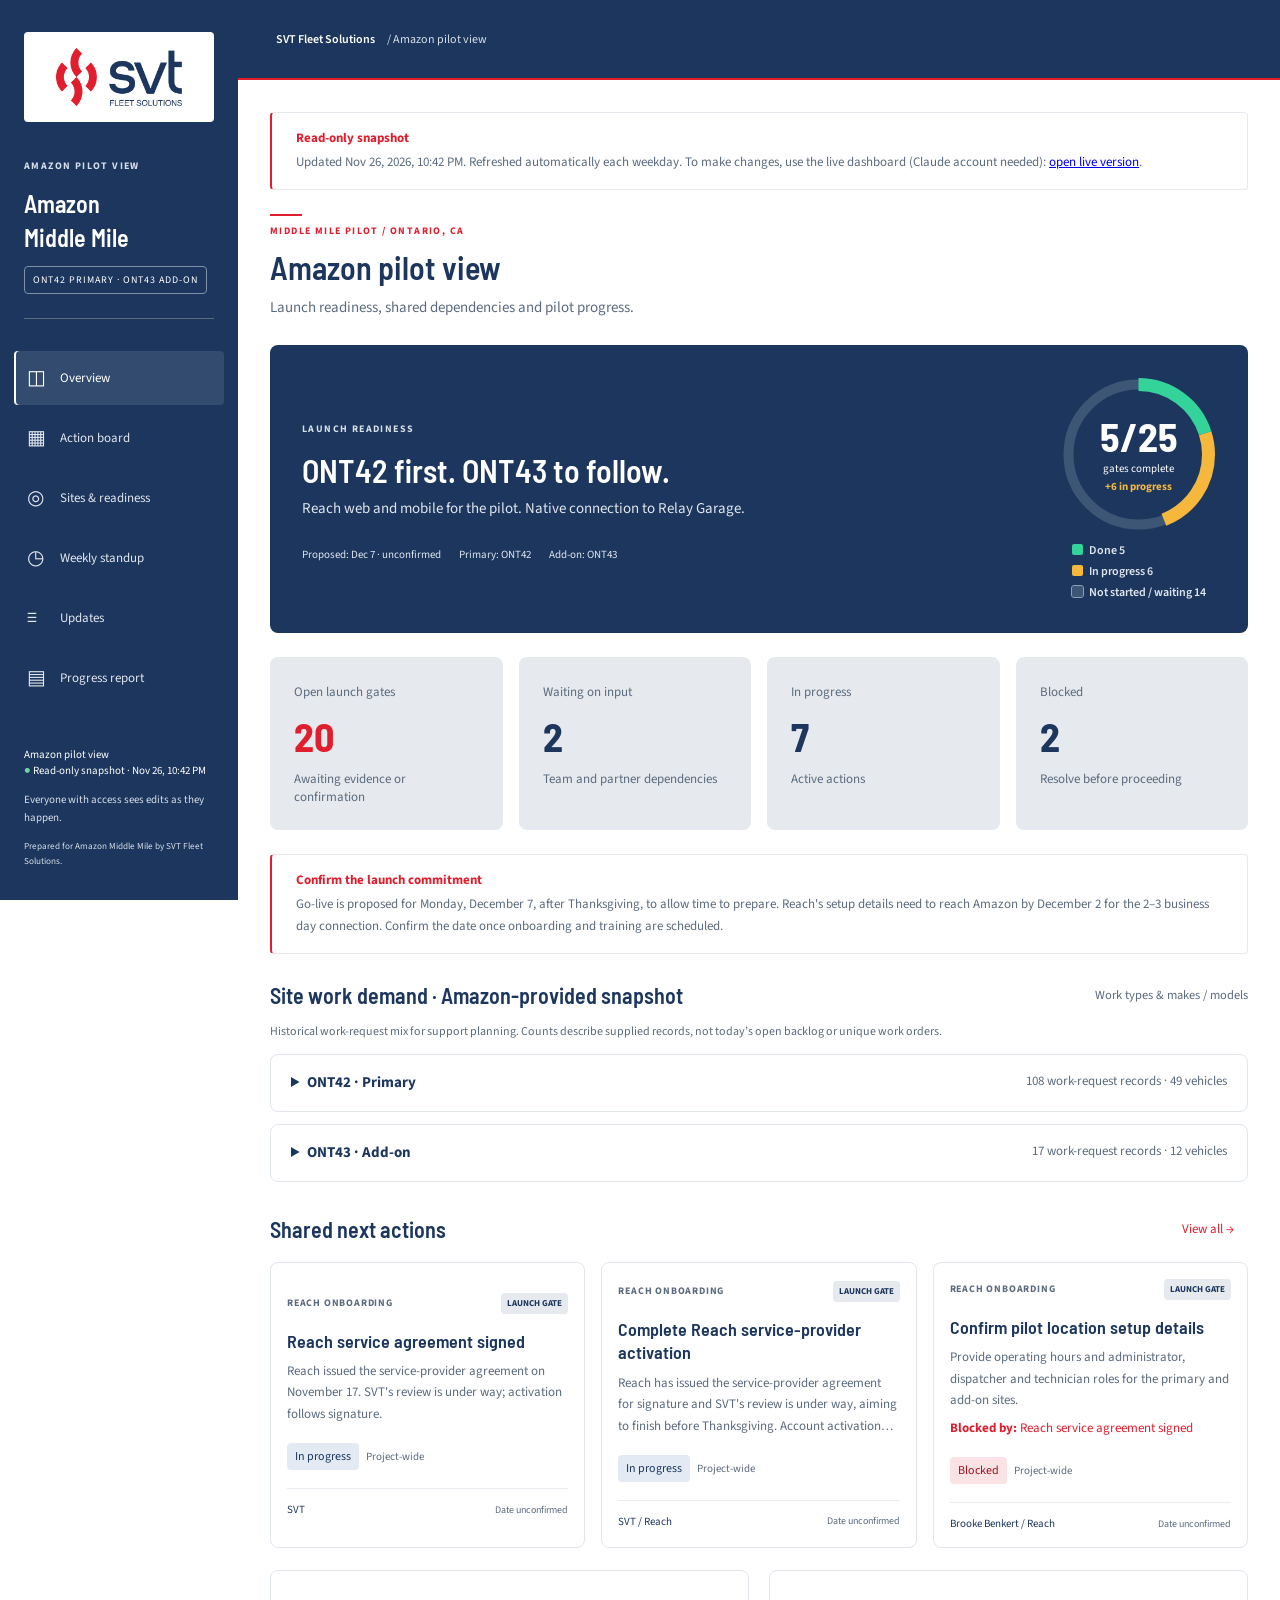
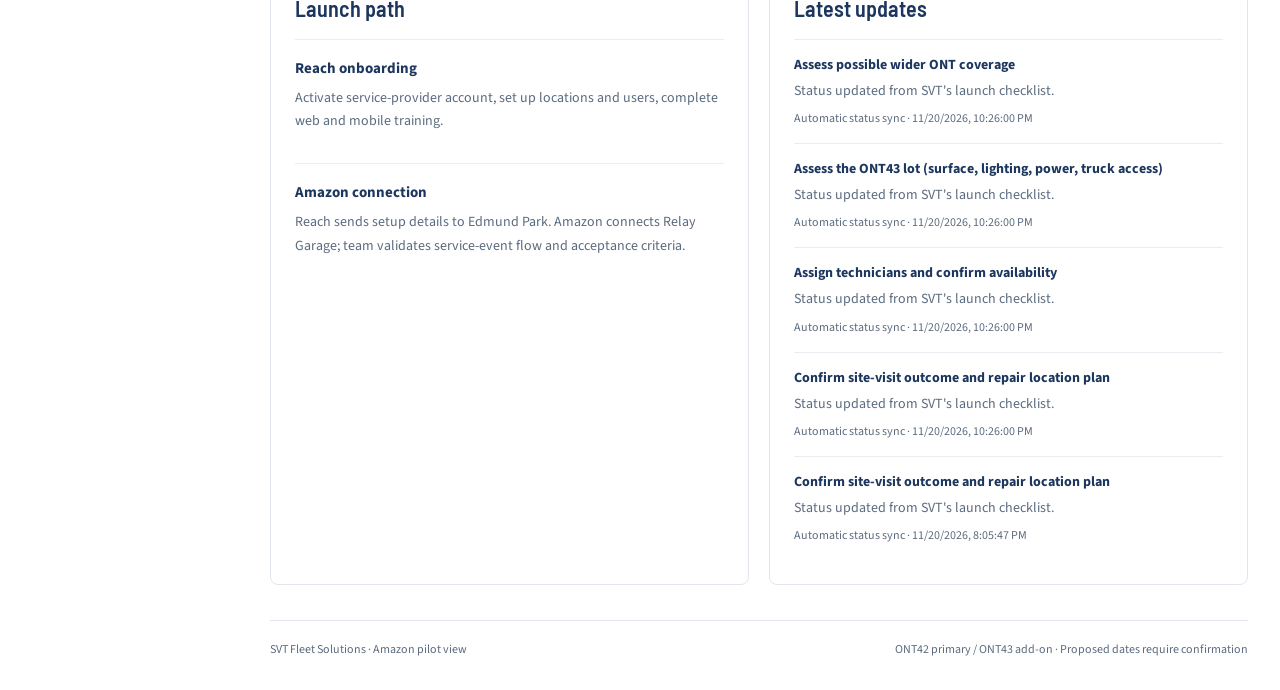
==== commit f2df90eb: "Refresh public snapshots 2026-11-26 4:41 PM CT Co-Authored-By: Claude Opus 5.5 <noreply@anthropic.co" ====
--- a/docs/amazon/index.html
+++ b/docs/amazon/index.html
@@ -1,5 +1,5 @@
 <!doctype html><html lang="en"><head><meta charset="utf-8"><meta name="viewport" content="width=device-width,initial-scale=1"><meta name="robots" content="noindex,nofollow"><script>
-window.__SNAPSHOT = {"at":"2026-11-26T16:42:49+00:00","live":"https://claude.ai/artifact/FVQgNvfAAnkuC6uZiwc668","data":{"tasks":[{"blockedBy":"","comments":[],"detail":"Confirm approved working areas, arrival process, safety requirements and offsite routing for complex repairs. Do not post gate codes here.","due":"","evidence":"Work area to define after the Nov 17 visit","gate":true,"id":"access","order":16,"owner":"SVT / Amazon","priority":"High","rev":1,"site":"Project-wide","src":["rd16"],"status":"Not started","stream":"Site readiness","title":"Confirm site access and safe repair areas","updatedAt":"2026-11-19T19:30:00Z","updatedBy":"SVT project team"},{"blockedBy":"","comments":[],"detail":"Reach has issued the service-provider agreement for signature and SVT's review is under way, aiming to finish before Thanksgiving. Account activation follows signature. Native Amazon connection and user setup remain separate steps.","due":"","evidence":"Agreement issued Nov 17; signature pending","gate":true,"id":"activate","order":5,"owner":"SVT / Reach","priority":"High","rev":1,"site":"Project-wide","src":["rd06"],"status":"In progress","stream":"Reach onboarding","title":"Complete Reach service-provider activation","updatedAt":"2026-11-19T19:30:00Z","updatedBy":"SVT project team"},{"blockedBy":"","comments":[],"detail":"Reach issued the service-provider agreement on November 17. SVT's review is under way; activation follows signature.","due":"","evidence":"Agreement issued Nov 17","gate":true,"id":"agreement","order":4,"owner":"SVT","priority":"High","rev":1,"site":"Project-wide","src":["rd01"],"status":"In progress","stream":"Reach onboarding","title":"Reach service agreement signed","updatedAt":"2026-11-19T19:30:00Z","updatedBy":"SVT project team"},{"blockedBy":"","comments":[],"detail":"Confirm whether SVT technicians are covered under the DTNA dealer umbrella or SVT registers directly.","due":"","evidence":"Operational status requires confirmation","gate":true,"id":"avetta","order":15,"owner":"SVT","priority":"High","rev":1,"site":"Both sites","src":["rd15"],"status":"Not started","stream":"Site readiness","title":"Confirm contractor safety (Avetta) coverage for SVT technicians","updatedAt":"2026-11-19T19:30:00Z","updatedBy":"SVT project team"},{"blockedBy":"","comments":[],"detail":"Agree how SVT takes on the current ONT42 service-request backlog at launch.","due":"","evidence":"Operational status requires confirmation","gate":false,"id":"backlog","order":22,"owner":"SVT / Amazon","priority":"Medium","rev":1,"site":"ONT42","src":["rd21"],"status":"Not started","stream":"Service readiness","title":"Plan for the existing ONT42 repair backlog","updatedAt":"2026-11-19T19:30:00Z","updatedBy":"SVT project team"},{"blockedBy":"","comments":[],"detail":"Certificate of insurance and site entry requirements confirmed: safety vest required, no badge or orientation.","due":"","evidence":"Confirmed with Amazon site team","gate":true,"id":"coi","order":14,"owner":"SVT","priority":"High","rev":1,"site":"Both sites","src":["rd14"],"status":"Done","stream":"Site readiness","title":"Insurance (COI) and site entry requirements confirmed","updatedAt":"2026-11-19T19:30:00Z","updatedBy":"SVT project team"},{"blockedBy":"","comments":[],"detail":"Amazon connection estimate: 2–3 business days after setup details are received. Validate service-event updates from Reach.","due":"","evidence":"Not started","gate":true,"id":"connection","order":9,"owner":"Reach / Amazon","priority":"High","rev":1,"site":"Project-wide","src":["rd09"],"status":"Not started","stream":"Technology readiness","title":"Validate native Relay Garage event flow","updatedAt":"2026-11-19T19:30:00Z","updatedBy":"SVT project team"},{"blockedBy":"","comments":[],"detail":"Amazon requested input on possible wider ONT coverage. This is exploratory and does not change ONT42 primary / ONT43 add-on scope or establish new site approval.","due":"","evidence":"Amazon request Nov 16","gate":false,"id":"coverage","order":29,"owner":"Brooke Benkert / Amazon","priority":"Low","rev":2,"site":"Project-wide","src":["rd27"],"status":"In progress","stream":"Launch readiness","title":"Assess possible wider ONT coverage","updatedAt":"2026-11-20T22:26:00Z","updatedBy":"Automatic status sync"},{"blockedBy":"","comments":[],"detail":"Proposed go-live moved to Monday, Dec 7 (after Thanksgiving) to allow prep time. Confirm onboarding, training and Amazon connection timing before committing the date.","due":"","evidence":"Proposed Dec 7, not yet confirmed","gate":true,"id":"date","order":11,"owner":"SVT / Amazon","priority":"High","rev":2,"site":"Project-wide","src":["rd25"],"status":"Awaiting confirmation","stream":"Launch readiness","title":"Confirm launch date and acceptance criteria","updatedAt":"2026-11-19T20:30:00Z","updatedBy":"SVT project team"},{"blockedBy":"agreement","comments":[],"detail":"Reach shares location setup with Amazon to initiate the native Relay Garage connection. Starts once Reach has the location details.","due":"","evidence":"Waiting on location setup","gate":true,"id":"handoff","order":8,"owner":"Reach / Edmund Park","priority":"High","resumeStatus":"Not started","rev":2,"site":"Project-wide","src":["rd08"],"status":"Blocked","stream":"Technology readiness","title":"Confirm Reach → Amazon setup handoff","updatedAt":"2026-11-20T00:05:14Z","updatedBy":"Automatic status sync"},{"blockedBy":"","comments":[],"detail":"Response time, shifts, pickup and delivery, and CNG handling. Also needed for the Reach location setup.","due":"","evidence":"Operational status requires confirmation","gate":true,"id":"hours","order":19,"owner":"SVT","priority":"High","rev":1,"site":"Both sites","src":["rd18"],"status":"Awaiting confirmation","stream":"Service readiness","title":"Set service levels and shop hours","updatedAt":"2026-11-19T19:30:00Z","updatedBy":"SVT project team"},{"blockedBy":"","comments":[],"detail":"SVT completed the onboarding intake November 16. Account activation and native Amazon connection remain separate readiness steps.","due":"","evidence":"Intake submitted Nov 16","gate":true,"id":"intake","order":2,"owner":"Brooke Benkert","priority":"High","rev":1,"site":"Project-wide","src":["rd05"],"status":"Done","stream":"Reach onboarding","title":"Reach intake submitted","updatedAt":"2026-11-19T19:30:00Z","updatedBy":"SVT project team"},{"blockedBy":"","comments":[],"detail":"Confirm how pilot work is invoiced through DTNA / Corcentric.","due":"","evidence":"Operational status requires confirmation","gate":true,"id":"invoicing","order":23,"owner":"SVT / Amazon","priority":"Medium","rev":1,"site":"Project-wide","src":["rd22"],"status":"Not started","stream":"Service readiness","title":"Confirm invoicing path through DTNA / Corcentric","updatedAt":"2026-11-19T19:30:00Z","updatedBy":"SVT project team"},{"blockedBy":"agreement","comments":[],"detail":"Provide operating hours and administrator, dispatcher and technician roles for the primary and add-on sites.","due":"","evidence":"Site hours and user roles being gathered","gate":true,"id":"location","order":6,"owner":"Brooke Benkert / Reach","priority":"High","rev":3,"site":"Project-wide","src":["rd07"],"status":"Blocked","stream":"Reach onboarding","title":"Confirm pilot location setup details","updatedAt":"2026-11-20T22:26:00Z","updatedBy":"Automatic status sync"},{"blockedBy":"","comments":[],"detail":"Confirm repair-time baseline, repairs aging over 7 / 14 days, tractors down and reporting cadence.","due":"","evidence":"Not started","gate":false,"id":"measures","order":28,"owner":"Brooke Benkert / Amazon","priority":"Medium","rev":1,"site":"Project-wide","src":["rd26"],"status":"Not started","stream":"Pilot performance","title":"Agree pilot measurement plan","updatedAt":"2026-11-19T19:30:00Z","updatedBy":"SVT project team"},{"blockedBy":"","comments":[],"detail":"Primary launch site. Validate coverage, site constraints and readiness sign-off.","due":"","evidence":"Visit held Nov 17; sign-off pending","gate":true,"id":"ont42","order":17,"owner":"SVT / Amazon","priority":"High","rev":1,"site":"ONT42","src":[],"status":"In progress","stream":"Site readiness","title":"Confirm ONT42 launch readiness","updatedAt":"2026-11-19T19:30:00Z","updatedBy":"SVT project team"},{"blockedBy":"","comments":[],"detail":"Add-on site. Confirm activation date, working area and readiness separately from the primary launch.","due":"","evidence":"Not started","gate":false,"id":"ont43","order":25,"owner":"SVT / Amazon","priority":"Medium","rev":1,"site":"ONT43","src":[],"status":"Not started","stream":"Site readiness","title":"Confirm ONT43 add-on timing","updatedAt":"2026-11-19T19:30:00Z","updatedBy":"SVT project team"},{"blockedBy":"","comments":[],"detail":"ONT43 has more room on a dirt lot. Assess surface, lighting, power, shelter and truck access.","due":"","evidence":"Operational status requires confirmation","gate":true,"id":"ont43lot","order":26,"owner":"SVT","priority":"Medium","rev":2,"site":"ONT43","src":["rd31"],"status":"In progress","stream":"Site readiness","title":"Assess the ONT43 lot (surface, lighting, power, truck access)","updatedAt":"2026-11-20T22:26:00Z","updatedBy":"Automatic status sync"},{"blockedBy":"","comments":[],"detail":"Confirm ONT43 entry and safety requirements match ONT42.","due":"","evidence":"Operational status requires confirmation","gate":true,"id":"ont43req","order":27,"owner":"SVT / Amazon","priority":"Medium","rev":1,"site":"ONT43","src":["rd32"],"status":"Not started","stream":"Site readiness","title":"Confirm ONT43 site requirements","updatedAt":"2026-11-19T19:30:00Z","updatedBy":"SVT project team"},{"blockedBy":"","comments":[],"detail":"Parts sourcing for Freightliner and Volvo units, including Volvo parts through the local Volvo dealer.","due":"","evidence":"Operational status requires confirmation","gate":true,"id":"parts","order":21,"owner":"SVT","priority":"High","rev":1,"site":"Both sites","src":["rd20"],"status":"Not started","stream":"Service readiness","title":"Put the parts plan in place, including Volvo parts","updatedAt":"2026-11-19T19:30:00Z","updatedBy":"SVT project team"},{"blockedBy":"","comments":[],"detail":"Confirm the pre-authorization threshold per repair and how it is set up in Reach.","due":"","evidence":"Operational status requires confirmation","gate":true,"id":"preauth","order":24,"owner":"SVT / Amazon","priority":"Medium","rev":1,"site":"Project-wide","src":["rd23"],"status":"Not started","stream":"Service readiness","title":"Confirm pre-authorization threshold for Reach","updatedAt":"2026-11-19T19:30:00Z","updatedBy":"SVT project team"},{"blockedBy":"","comments":[],"detail":"ONT42 is the confirmed primary site; ONT43 is the add-on.","due":"","evidence":"Brooke confirmation · Nov 17","gate":true,"id":"scope","order":1,"owner":"Brooke Benkert","priority":"Medium","rev":1,"site":"Both sites","src":[],"status":"Done","stream":"Launch readiness","title":"Pilot scope: ONT42 primary, ONT43 add-on","updatedAt":"2026-11-19T19:30:00Z","updatedBy":"SVT project team"},{"blockedBy":"","comments":[],"detail":"Onboarding session held with Reach on November 16.","due":"","evidence":"Held Nov 16","gate":true,"id":"session","order":3,"owner":"SVT / Reach","priority":"High","rev":1,"site":"Project-wide","src":["rd04"],"status":"Done","stream":"Reach onboarding","title":"Reach onboarding session held","updatedAt":"2026-11-19T19:30:00Z","updatedBy":"SVT project team"},{"blockedBy":"","comments":[],"detail":"Name the technicians for the pilot and confirm their availability.","due":"","evidence":"Operational status requires confirmation","gate":true,"id":"techs","order":18,"owner":"SVT","priority":"High","rev":2,"site":"Both sites","src":["rd17"],"status":"In progress","stream":"Service readiness","title":"Assign technicians and confirm availability","updatedAt":"2026-11-20T22:26:00Z","updatedBy":"Automatic status sync"},{"blockedBy":"","comments":[],"detail":"Recommended acceptance test: work request, dispatch, technician update, closure and confirmation of billing handoff.","due":"","evidence":"Not started","gate":true,"id":"test","order":10,"owner":"SVT / Reach / Amazon","priority":"High","rev":1,"site":"Project-wide","src":[],"status":"Not started","stream":"Technology readiness","title":"Complete end-to-end pilot validation","updatedAt":"2026-11-19T19:30:00Z","updatedBy":"SVT project team"},{"blockedBy":"","comments":[],"detail":"Separate web-portal and mobile-app training; verify users can complete their assigned workflows. Scheduled once Reach shares credentials.","due":"","evidence":"Not scheduled yet","gate":true,"id":"training","order":7,"owner":"SVT / Reach","priority":"High","rev":1,"site":"Project-wide","src":["rd11"],"status":"Not started","stream":"Service readiness","title":"Complete dispatcher and technician training","updatedAt":"2026-11-19T19:30:00Z","updatedBy":"SVT project team"},{"blockedBy":"","comments":[],"detail":"Mobile service units equipped and ready for on-site repairs.","due":"","evidence":"Operational status requires confirmation","gate":true,"id":"units","order":20,"owner":"SVT","priority":"High","rev":1,"site":"Both sites","src":["rd19"],"status":"Not started","stream":"Service readiness","title":"Ready mobile service units for on-site work","updatedAt":"2026-11-19T19:30:00Z","updatedBy":"SVT project team"},{"blockedBy":"","comments":[],"detail":"Choose the repair location plan from the November 17 visit: nearby offsite work, moving units to the ONT43 working area, or mobile on site plus offsite.","due":"","evidence":"Visit held Nov 17; SVT recommendation pending","gate":true,"id":"visit","order":13,"owner":"SVT / Amazon","priority":"High","rev":3,"site":"Both sites","src":["rd24"],"status":"In progress","stream":"Site readiness","title":"Confirm site-visit outcome and repair location plan","updatedAt":"2026-11-20T22:26:00Z","updatedBy":"Automatic status sync"},{"blockedBy":"","comments":[],"detail":"SVT visited ONT42 and ONT43 on November 17 with Amazon's site team.","due":"","evidence":"Held Nov 17","gate":true,"id":"visitheld","order":12,"owner":"SVT / Amazon","priority":"High","rev":1,"site":"Both sites","src":["rd13"],"status":"Done","stream":"Site readiness","title":"Site visit to ONT42 and ONT43","updatedAt":"2026-11-19T19:30:00Z","updatedBy":"SVT project team"}],"activity":[{"actor":"SVT project team","at":"2026-11-16T23:30:00Z","id":"a-20261116-coverage","note":"Amazon requested input on possible wider ONT coverage. This is exploratory and does not change ONT42 primary / ONT43 add-on scope or establish new site approval.","status":"Not started","taskId":"coverage","title":"Assess possible wider ONT coverage"},{"actor":"SVT project team","at":"2026-11-16T22:00:36Z","id":"a-20261116-intake","note":"Reach intake submission confirmed for November 16. No activation or integration completion is implied.","status":"Done","taskId":"intake","title":"Reach intake submitted"},{"actor":"SVT project team","at":"2026-11-16T23:00:00Z","id":"a-20261116-reach","note":"Reach is creating SVT's service-provider account with a new Relay Garage integration for ONT42 and ONT43. SVT dispatchers will use the Reach web portal and technicians the Reach mobile app. Reach estimates about two weeks to go live, targeting before Thanksgiving.","status":"In progress","taskId":"activate","title":"Reach onboarding underway"},{"actor":"SVT project team","at":"2026-11-18T03:00:00Z","id":"a-20261117-visit","note":"SVT visited ONT42 and ONT43 on November 17. The recommendation for nearby offsite work versus the ONT43 working area will be recorded here.","status":"In progress","taskId":"visit","title":"Site visit held at ONT42 and ONT43"},{"actor":"SVT project team","at":"2026-11-18T16:30:00Z","id":"a-20261118-activate","note":"Reach issued the service-provider agreement for signature and SVT's review is under way, aiming to finish before Thanksgiving. Account activation follows signature.","status":"In progress","taskId":"activate","title":"Complete Reach service-provider activation"},{"actor":"SVT project team","at":"2026-11-19T20:30:00Z","id":"a-20261119-golive","note":"SVT proposes moving the ONT42 go-live to Monday, December 7, after Thanksgiving, to allow time for Reach onboarding, training and the Amazon connection. The date is proposed and still to be confirmed with Amazon.","status":"Awaiting confirmation","taskId":"date","title":"Go-live moved to after Thanksgiving"},{"actor":"Automatic status sync","at":"2026-11-19T22:26:00Z","id":"a-20261119-location","note":"Status updated from SVT's launch checklist.","status":"Blocked","taskId":"location","title":"Confirm pilot location setup details"},{"actor":"Automatic status sync","at":"2026-11-20T22:26:00Z","id":"a-20261120-coverage","note":"Status updated from SVT's launch checklist.","status":"In progress","taskId":"coverage","title":"Assess possible wider ONT coverage"},{"actor":"Automatic status sync","at":"2026-11-20T22:26:00Z","id":"a-20261120-ont43lot","note":"Status updated from SVT's launch checklist.","status":"In progress","taskId":"ont43lot","title":"Assess the ONT43 lot (surface, lighting, power, truck access)"},{"actor":"Automatic status sync","at":"2026-11-20T22:26:00Z","id":"a-20261120-techs","note":"Status updated from SVT's launch checklist.","status":"In progress","taskId":"techs","title":"Assign technicians and confirm availability"},{"actor":"Automatic status sync","at":"2026-11-20T22:26:00Z","id":"a-20261120-visit","note":"Status updated from SVT's launch checklist.","status":"In progress","taskId":"visit","title":"Confirm site-visit outcome and repair location plan"},{"actor":"Automatic status sync","at":"2026-11-20T00:05:14Z","id":"a-202611200005-handoff","note":"Status updated from SVT's launch checklist.","status":"Blocked","taskId":"handoff","title":"Confirm Reach → Amazon setup handoff"},{"actor":"Automatic status sync","at":"2026-11-20T20:05:47Z","id":"a-202611202005-visit","note":"Status updated from SVT's launch checklist.","status":"Not started","taskId":"visit","title":"Confirm site-visit outcome and repair location plan"}],"meta":[{"commitmentNote":"Go-live is proposed for Monday, December 7, after Thanksgiving, to allow time to prepare. Reach's setup details need to reach Amazon by December 2 for the 2–3 business day connection. Confirm the date once onboarding and training are scheduled.","goLive":"2026-12-07","goLiveConfirmed":false,"goLiveLabel":"Dec 7","goLiveNote":"Proposed for after Thanksgiving to allow prep time; to confirm with Amazon.","id":"status","source":"https://claude.ai/artifact/57pZLpxJVW2gb8xTgxj77H","syncedAt":"2026-11-26T16:05:42Z"}]}};
+window.__SNAPSHOT = {"at":"2026-11-26T22:42:11+00:00","live":"https://claude.ai/artifact/FVQgNvfAAnkuC6uZiwc668","data":{"tasks":[{"blockedBy":"","comments":[],"detail":"Confirm approved working areas, arrival process, safety requirements and offsite routing for complex repairs. Do not post gate codes here.","due":"","evidence":"Work area to define after the Nov 17 visit","gate":true,"id":"access","order":16,"owner":"SVT / Amazon","priority":"High","rev":1,"site":"Project-wide","src":["rd16"],"status":"Not started","stream":"Site readiness","title":"Confirm site access and safe repair areas","updatedAt":"2026-11-19T19:30:00Z","updatedBy":"SVT project team"},{"blockedBy":"","comments":[],"detail":"Reach has issued the service-provider agreement for signature and SVT's review is under way, aiming to finish before Thanksgiving. Account activation follows signature. Native Amazon connection and user setup remain separate steps.","due":"","evidence":"Agreement issued Nov 17; signature pending","gate":true,"id":"activate","order":5,"owner":"SVT / Reach","priority":"High","rev":1,"site":"Project-wide","src":["rd06"],"status":"In progress","stream":"Reach onboarding","title":"Complete Reach service-provider activation","updatedAt":"2026-11-19T19:30:00Z","updatedBy":"SVT project team"},{"blockedBy":"","comments":[],"detail":"Reach issued the service-provider agreement on November 17. SVT's review is under way; activation follows signature.","due":"","evidence":"Agreement issued Nov 17","gate":true,"id":"agreement","order":4,"owner":"SVT","priority":"High","rev":1,"site":"Project-wide","src":["rd01"],"status":"In progress","stream":"Reach onboarding","title":"Reach service agreement signed","updatedAt":"2026-11-19T19:30:00Z","updatedBy":"SVT project team"},{"blockedBy":"","comments":[],"detail":"Confirm whether SVT technicians are covered under the DTNA dealer umbrella or SVT registers directly.","due":"","evidence":"Operational status requires confirmation","gate":true,"id":"avetta","order":15,"owner":"SVT","priority":"High","rev":1,"site":"Both sites","src":["rd15"],"status":"Not started","stream":"Site readiness","title":"Confirm contractor safety (Avetta) coverage for SVT technicians","updatedAt":"2026-11-19T19:30:00Z","updatedBy":"SVT project team"},{"blockedBy":"","comments":[],"detail":"Agree how SVT takes on the current ONT42 service-request backlog at launch.","due":"","evidence":"Operational status requires confirmation","gate":false,"id":"backlog","order":22,"owner":"SVT / Amazon","priority":"Medium","rev":1,"site":"ONT42","src":["rd21"],"status":"Not started","stream":"Service readiness","title":"Plan for the existing ONT42 repair backlog","updatedAt":"2026-11-19T19:30:00Z","updatedBy":"SVT project team"},{"blockedBy":"","comments":[],"detail":"Certificate of insurance and site entry requirements confirmed: safety vest required, no badge or orientation.","due":"","evidence":"Confirmed with Amazon site team","gate":true,"id":"coi","order":14,"owner":"SVT","priority":"High","rev":1,"site":"Both sites","src":["rd14"],"status":"Done","stream":"Site readiness","title":"Insurance (COI) and site entry requirements confirmed","updatedAt":"2026-11-19T19:30:00Z","updatedBy":"SVT project team"},{"blockedBy":"","comments":[],"detail":"Amazon connection estimate: 2–3 business days after setup details are received. Validate service-event updates from Reach.","due":"","evidence":"Not started","gate":true,"id":"connection","order":9,"owner":"Reach / Amazon","priority":"High","rev":1,"site":"Project-wide","src":["rd09"],"status":"Not started","stream":"Technology readiness","title":"Validate native Relay Garage event flow","updatedAt":"2026-11-19T19:30:00Z","updatedBy":"SVT project team"},{"blockedBy":"","comments":[],"detail":"Amazon requested input on possible wider ONT coverage. This is exploratory and does not change ONT42 primary / ONT43 add-on scope or establish new site approval.","due":"","evidence":"Amazon request Nov 16","gate":false,"id":"coverage","order":29,"owner":"Brooke Benkert / Amazon","priority":"Low","rev":2,"site":"Project-wide","src":["rd27"],"status":"In progress","stream":"Launch readiness","title":"Assess possible wider ONT coverage","updatedAt":"2026-11-20T22:26:00Z","updatedBy":"Automatic status sync"},{"blockedBy":"","comments":[],"detail":"Proposed go-live moved to Monday, Dec 7 (after Thanksgiving) to allow prep time. Confirm onboarding, training and Amazon connection timing before committing the date.","due":"","evidence":"Proposed Dec 7, not yet confirmed","gate":true,"id":"date","order":11,"owner":"SVT / Amazon","priority":"High","rev":2,"site":"Project-wide","src":["rd25"],"status":"Awaiting confirmation","stream":"Launch readiness","title":"Confirm launch date and acceptance criteria","updatedAt":"2026-11-19T20:30:00Z","updatedBy":"SVT project team"},{"blockedBy":"agreement","comments":[],"detail":"Reach shares location setup with Amazon to initiate the native Relay Garage connection. Starts once Reach has the location details.","due":"","evidence":"Waiting on location setup","gate":true,"id":"handoff","order":8,"owner":"Reach / Edmund Park","priority":"High","resumeStatus":"Not started","rev":2,"site":"Project-wide","src":["rd08"],"status":"Blocked","stream":"Technology readiness","title":"Confirm Reach → Amazon setup handoff","updatedAt":"2026-11-20T00:05:14Z","updatedBy":"Automatic status sync"},{"blockedBy":"","comments":[],"detail":"Response time, shifts, pickup and delivery, and CNG handling. Also needed for the Reach location setup.","due":"","evidence":"Operational status requires confirmation","gate":true,"id":"hours","order":19,"owner":"SVT","priority":"High","rev":1,"site":"Both sites","src":["rd18"],"status":"Awaiting confirmation","stream":"Service readiness","title":"Set service levels and shop hours","updatedAt":"2026-11-19T19:30:00Z","updatedBy":"SVT project team"},{"blockedBy":"","comments":[],"detail":"SVT completed the onboarding intake November 16. Account activation and native Amazon connection remain separate readiness steps.","due":"","evidence":"Intake submitted Nov 16","gate":true,"id":"intake","order":2,"owner":"Brooke Benkert","priority":"High","rev":1,"site":"Project-wide","src":["rd05"],"status":"Done","stream":"Reach onboarding","title":"Reach intake submitted","updatedAt":"2026-11-19T19:30:00Z","updatedBy":"SVT project team"},{"blockedBy":"","comments":[],"detail":"Confirm how pilot work is invoiced through DTNA / Corcentric.","due":"","evidence":"Operational status requires confirmation","gate":true,"id":"invoicing","order":23,"owner":"SVT / Amazon","priority":"Medium","rev":1,"site":"Project-wide","src":["rd22"],"status":"Not started","stream":"Service readiness","title":"Confirm invoicing path through DTNA / Corcentric","updatedAt":"2026-11-19T19:30:00Z","updatedBy":"SVT project team"},{"blockedBy":"agreement","comments":[],"detail":"Provide operating hours and administrator, dispatcher and technician roles for the primary and add-on sites.","due":"","evidence":"Site hours and user roles being gathered","gate":true,"id":"location","order":6,"owner":"Brooke Benkert / Reach","priority":"High","rev":3,"site":"Project-wide","src":["rd07"],"status":"Blocked","stream":"Reach onboarding","title":"Confirm pilot location setup details","updatedAt":"2026-11-20T22:26:00Z","updatedBy":"Automatic status sync"},{"blockedBy":"","comments":[],"detail":"Confirm repair-time baseline, repairs aging over 7 / 14 days, tractors down and reporting cadence.","due":"","evidence":"Not started","gate":false,"id":"measures","order":28,"owner":"Brooke Benkert / Amazon","priority":"Medium","rev":1,"site":"Project-wide","src":["rd26"],"status":"Not started","stream":"Pilot performance","title":"Agree pilot measurement plan","updatedAt":"2026-11-19T19:30:00Z","updatedBy":"SVT project team"},{"blockedBy":"","comments":[],"detail":"Primary launch site. Validate coverage, site constraints and readiness sign-off.","due":"","evidence":"Visit held Nov 17; sign-off pending","gate":true,"id":"ont42","order":17,"owner":"SVT / Amazon","priority":"High","rev":1,"site":"ONT42","src":[],"status":"In progress","stream":"Site readiness","title":"Confirm ONT42 launch readiness","updatedAt":"2026-11-19T19:30:00Z","updatedBy":"SVT project team"},{"blockedBy":"","comments":[],"detail":"Add-on site. Confirm activation date, working area and readiness separately from the primary launch.","due":"","evidence":"Not started","gate":false,"id":"ont43","order":25,"owner":"SVT / Amazon","priority":"Medium","rev":1,"site":"ONT43","src":[],"status":"Not started","stream":"Site readiness","title":"Confirm ONT43 add-on timing","updatedAt":"2026-11-19T19:30:00Z","updatedBy":"SVT project team"},{"blockedBy":"","comments":[],"detail":"ONT43 has more room on a dirt lot. Assess surface, lighting, power, shelter and truck access.","due":"","evidence":"Operational status requires confirmation","gate":true,"id":"ont43lot","order":26,"owner":"SVT","priority":"Medium","rev":2,"site":"ONT43","src":["rd31"],"status":"In progress","stream":"Site readiness","title":"Assess the ONT43 lot (surface, lighting, power, truck access)","updatedAt":"2026-11-20T22:26:00Z","updatedBy":"Automatic status sync"},{"blockedBy":"","comments":[],"detail":"Confirm ONT43 entry and safety requirements match ONT42.","due":"","evidence":"Operational status requires confirmation","gate":true,"id":"ont43req","order":27,"owner":"SVT / Amazon","priority":"Medium","rev":1,"site":"ONT43","src":["rd32"],"status":"Not started","stream":"Site readiness","title":"Confirm ONT43 site requirements","updatedAt":"2026-11-19T19:30:00Z","updatedBy":"SVT project team"},{"blockedBy":"","comments":[],"detail":"Parts sourcing for Freightliner and Volvo units, including Volvo parts through the local Volvo dealer.","due":"","evidence":"Operational status requires confirmation","gate":true,"id":"parts","order":21,"owner":"SVT","priority":"High","rev":1,"site":"Both sites","src":["rd20"],"status":"Not started","stream":"Service readiness","title":"Put the parts plan in place, including Volvo parts","updatedAt":"2026-11-19T19:30:00Z","updatedBy":"SVT project team"},{"blockedBy":"","comments":[],"detail":"Confirm the pre-authorization threshold per repair and how it is set up in Reach.","due":"","evidence":"Operational status requires confirmation","gate":true,"id":"preauth","order":24,"owner":"SVT / Amazon","priority":"Medium","rev":1,"site":"Project-wide","src":["rd23"],"status":"Not started","stream":"Service readiness","title":"Confirm pre-authorization threshold for Reach","updatedAt":"2026-11-19T19:30:00Z","updatedBy":"SVT project team"},{"blockedBy":"","comments":[],"detail":"ONT42 is the confirmed primary site; ONT43 is the add-on.","due":"","evidence":"Brooke confirmation · Nov 17","gate":true,"id":"scope","order":1,"owner":"Brooke Benkert","priority":"Medium","rev":1,"site":"Both sites","src":[],"status":"Done","stream":"Launch readiness","title":"Pilot scope: ONT42 primary, ONT43 add-on","updatedAt":"2026-11-19T19:30:00Z","updatedBy":"SVT project team"},{"blockedBy":"","comments":[],"detail":"Onboarding session held with Reach on November 16.","due":"","evidence":"Held Nov 16","gate":true,"id":"session","order":3,"owner":"SVT / Reach","priority":"High","rev":1,"site":"Project-wide","src":["rd04"],"status":"Done","stream":"Reach onboarding","title":"Reach onboarding session held","updatedAt":"2026-11-19T19:30:00Z","updatedBy":"SVT project team"},{"blockedBy":"","comments":[],"detail":"Name the technicians for the pilot and confirm their availability.","due":"","evidence":"Operational status requires confirmation","gate":true,"id":"techs","order":18,"owner":"SVT","priority":"High","rev":2,"site":"Both sites","src":["rd17"],"status":"In progress","stream":"Service readiness","title":"Assign technicians and confirm availability","updatedAt":"2026-11-20T22:26:00Z","updatedBy":"Automatic status sync"},{"blockedBy":"","comments":[],"detail":"Recommended acceptance test: work request, dispatch, technician update, closure and confirmation of billing handoff.","due":"","evidence":"Not started","gate":true,"id":"test","order":10,"owner":"SVT / Reach / Amazon","priority":"High","rev":1,"site":"Project-wide","src":[],"status":"Not started","stream":"Technology readiness","title":"Complete end-to-end pilot validation","updatedAt":"2026-11-19T19:30:00Z","updatedBy":"SVT project team"},{"blockedBy":"","comments":[],"detail":"Separate web-portal and mobile-app training; verify users can complete their assigned workflows. Scheduled once Reach shares credentials.","due":"","evidence":"Not scheduled yet","gate":true,"id":"training","order":7,"owner":"SVT / Reach","priority":"High","rev":1,"site":"Project-wide","src":["rd11"],"status":"Not started","stream":"Service readiness","title":"Complete dispatcher and technician training","updatedAt":"2026-11-19T19:30:00Z","updatedBy":"SVT project team"},{"blockedBy":"","comments":[],"detail":"Mobile service units equipped and ready for on-site repairs.","due":"","evidence":"Operational status requires confirmation","gate":true,"id":"units","order":20,"owner":"SVT","priority":"High","rev":1,"site":"Both sites","src":["rd19"],"status":"Not started","stream":"Service readiness","title":"Ready mobile service units for on-site work","updatedAt":"2026-11-19T19:30:00Z","updatedBy":"SVT project team"},{"blockedBy":"","comments":[],"detail":"Choose the repair location plan from the November 17 visit: nearby offsite work, moving units to the ONT43 working area, or mobile on site plus offsite.","due":"","evidence":"Visit held Nov 17; SVT recommendation pending","gate":true,"id":"visit","order":13,"owner":"SVT / Amazon","priority":"High","rev":3,"site":"Both sites","src":["rd24"],"status":"In progress","stream":"Site readiness","title":"Confirm site-visit outcome and repair location plan","updatedAt":"2026-11-20T22:26:00Z","updatedBy":"Automatic status sync"},{"blockedBy":"","comments":[],"detail":"SVT visited ONT42 and ONT43 on November 17 with Amazon's site team.","due":"","evidence":"Held Nov 17","gate":true,"id":"visitheld","order":12,"owner":"SVT / Amazon","priority":"High","rev":1,"site":"Both sites","src":["rd13"],"status":"Done","stream":"Site readiness","title":"Site visit to ONT42 and ONT43","updatedAt":"2026-11-19T19:30:00Z","updatedBy":"SVT project team"}],"activity":[{"actor":"SVT project team","at":"2026-11-16T23:30:00Z","id":"a-20261116-coverage","note":"Amazon requested input on possible wider ONT coverage. This is exploratory and does not change ONT42 primary / ONT43 add-on scope or establish new site approval.","status":"Not started","taskId":"coverage","title":"Assess possible wider ONT coverage"},{"actor":"SVT project team","at":"2026-11-16T22:00:36Z","id":"a-20261116-intake","note":"Reach intake submission confirmed for November 16. No activation or integration completion is implied.","status":"Done","taskId":"intake","title":"Reach intake submitted"},{"actor":"SVT project team","at":"2026-11-16T23:00:00Z","id":"a-20261116-reach","note":"Reach is creating SVT's service-provider account with a new Relay Garage integration for ONT42 and ONT43. SVT dispatchers will use the Reach web portal and technicians the Reach mobile app. Reach estimates about two weeks to go live, targeting before Thanksgiving.","status":"In progress","taskId":"activate","title":"Reach onboarding underway"},{"actor":"SVT project team","at":"2026-11-18T03:00:00Z","id":"a-20261117-visit","note":"SVT visited ONT42 and ONT43 on November 17. The recommendation for nearby offsite work versus the ONT43 working area will be recorded here.","status":"In progress","taskId":"visit","title":"Site visit held at ONT42 and ONT43"},{"actor":"SVT project team","at":"2026-11-18T16:30:00Z","id":"a-20261118-activate","note":"Reach issued the service-provider agreement for signature and SVT's review is under way, aiming to finish before Thanksgiving. Account activation follows signature.","status":"In progress","taskId":"activate","title":"Complete Reach service-provider activation"},{"actor":"SVT project team","at":"2026-11-19T20:30:00Z","id":"a-20261119-golive","note":"SVT proposes moving the ONT42 go-live to Monday, December 7, after Thanksgiving, to allow time for Reach onboarding, training and the Amazon connection. The date is proposed and still to be confirmed with Amazon.","status":"Awaiting confirmation","taskId":"date","title":"Go-live moved to after Thanksgiving"},{"actor":"Automatic status sync","at":"2026-11-19T22:26:00Z","id":"a-20261119-location","note":"Status updated from SVT's launch checklist.","status":"Blocked","taskId":"location","title":"Confirm pilot location setup details"},{"actor":"Automatic status sync","at":"2026-11-20T22:26:00Z","id":"a-20261120-coverage","note":"Status updated from SVT's launch checklist.","status":"In progress","taskId":"coverage","title":"Assess possible wider ONT coverage"},{"actor":"Automatic status sync","at":"2026-11-20T22:26:00Z","id":"a-20261120-ont43lot","note":"Status updated from SVT's launch checklist.","status":"In progress","taskId":"ont43lot","title":"Assess the ONT43 lot (surface, lighting, power, truck access)"},{"actor":"Automatic status sync","at":"2026-11-20T22:26:00Z","id":"a-20261120-techs","note":"Status updated from SVT's launch checklist.","status":"In progress","taskId":"techs","title":"Assign technicians and confirm availability"},{"actor":"Automatic status sync","at":"2026-11-20T22:26:00Z","id":"a-20261120-visit","note":"Status updated from SVT's launch checklist.","status":"In progress","taskId":"visit","title":"Confirm site-visit outcome and repair location plan"},{"actor":"Automatic status sync","at":"2026-11-20T00:05:14Z","id":"a-202611200005-handoff","note":"Status updated from SVT's launch checklist.","status":"Blocked","taskId":"handoff","title":"Confirm Reach → Amazon setup handoff"},{"actor":"Automatic status sync","at":"2026-11-20T20:05:47Z","id":"a-202611202005-visit","note":"Status updated from SVT's launch checklist.","status":"Not started","taskId":"visit","title":"Confirm site-visit outcome and repair location plan"}],"meta":[{"commitmentNote":"Go-live is proposed for Monday, December 7, after Thanksgiving, to allow time to prepare. Reach's setup details need to reach Amazon by December 2 for the 2–3 business day connection. Confirm the date once onboarding and training are scheduled.","goLive":"2026-12-07","goLiveConfirmed":false,"goLiveLabel":"Dec 7","goLiveNote":"Proposed for after Thanksgiving to allow prep time; to confirm with Amazon.","id":"status","source":"https://claude.ai/artifact/57pZLpxJVW2gb8xTgxj77H","syncedAt":"2026-11-26T22:25:00Z"}]}};
 (function(){
   var D = window.__SNAPSHOT.data, ro = function(){ return Promise.reject({code:"invalid_argument", message:"This is a read-only snapshot."}); };
   function rows(c){ return (D[c]||[]).map(function(r){ var o = Object.assign({}, r); var id = o.id; delete o.id; return {id:id, exists:true, data:function(){ return o; }}; }); }
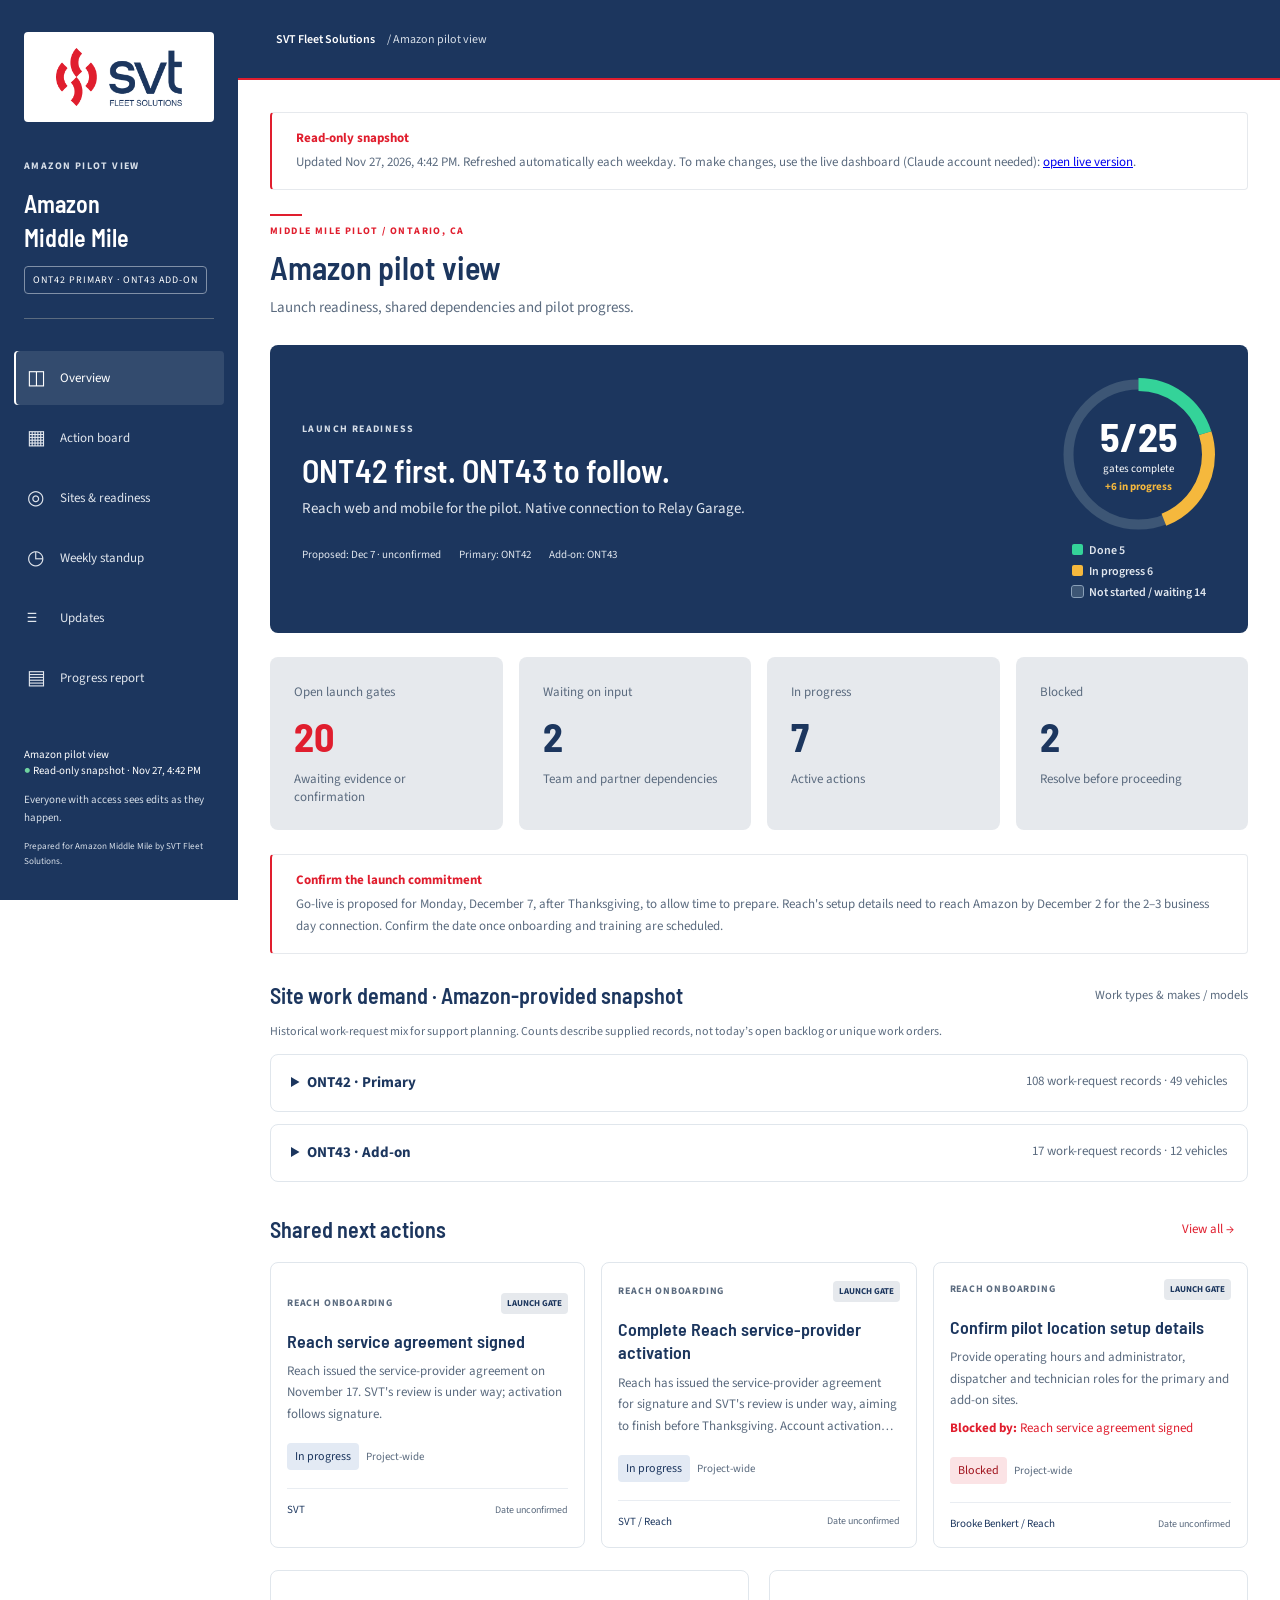
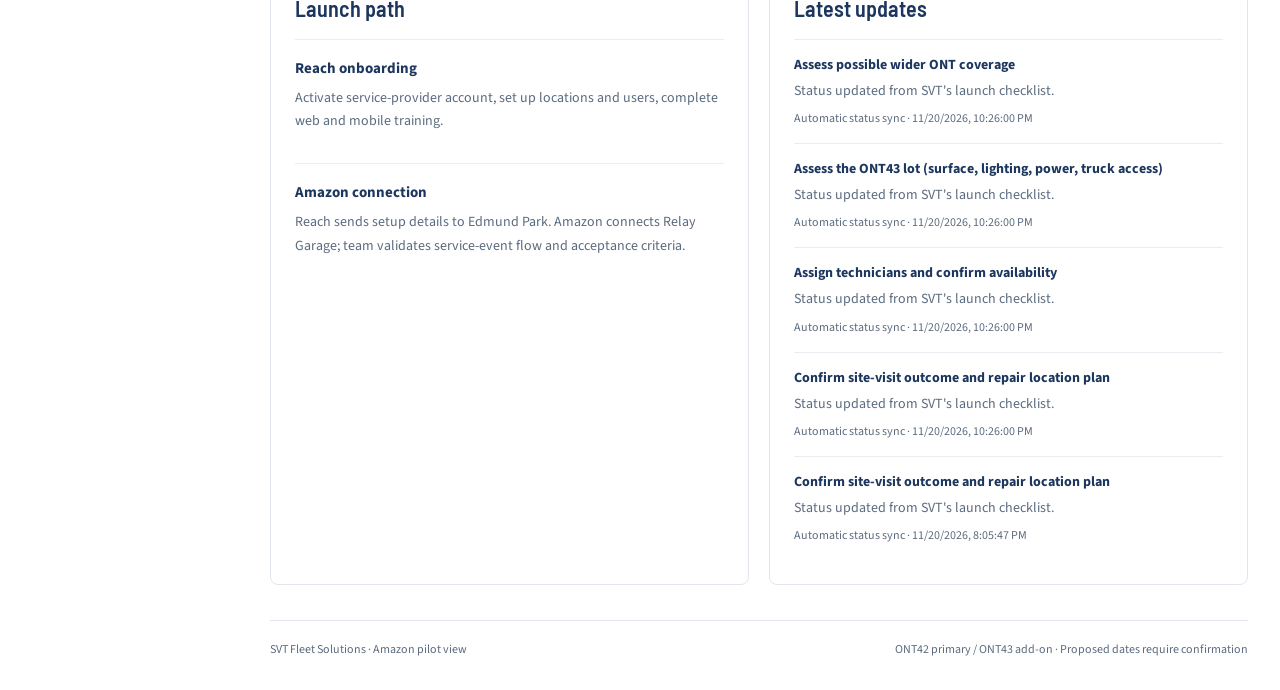
==== commit a9d63590: "Refresh public snapshots 2026-11-27 10:42 AM CT Co-Authored-By: Claude Opus 5.5 <noreply@anthropic.c" ====
--- a/docs/amazon/index.html
+++ b/docs/amazon/index.html
@@ -1,5 +1,5 @@
 <!doctype html><html lang="en"><head><meta charset="utf-8"><meta name="viewport" content="width=device-width,initial-scale=1"><meta name="robots" content="noindex,nofollow"><script>
-window.__SNAPSHOT = {"at":"2026-11-26T22:42:11+00:00","live":"https://claude.ai/artifact/FVQgNvfAAnkuC6uZiwc668","data":{"tasks":[{"blockedBy":"","comments":[],"detail":"Confirm approved working areas, arrival process, safety requirements and offsite routing for complex repairs. Do not post gate codes here.","due":"","evidence":"Work area to define after the Nov 17 visit","gate":true,"id":"access","order":16,"owner":"SVT / Amazon","priority":"High","rev":1,"site":"Project-wide","src":["rd16"],"status":"Not started","stream":"Site readiness","title":"Confirm site access and safe repair areas","updatedAt":"2026-11-19T19:30:00Z","updatedBy":"SVT project team"},{"blockedBy":"","comments":[],"detail":"Reach has issued the service-provider agreement for signature and SVT's review is under way, aiming to finish before Thanksgiving. Account activation follows signature. Native Amazon connection and user setup remain separate steps.","due":"","evidence":"Agreement issued Nov 17; signature pending","gate":true,"id":"activate","order":5,"owner":"SVT / Reach","priority":"High","rev":1,"site":"Project-wide","src":["rd06"],"status":"In progress","stream":"Reach onboarding","title":"Complete Reach service-provider activation","updatedAt":"2026-11-19T19:30:00Z","updatedBy":"SVT project team"},{"blockedBy":"","comments":[],"detail":"Reach issued the service-provider agreement on November 17. SVT's review is under way; activation follows signature.","due":"","evidence":"Agreement issued Nov 17","gate":true,"id":"agreement","order":4,"owner":"SVT","priority":"High","rev":1,"site":"Project-wide","src":["rd01"],"status":"In progress","stream":"Reach onboarding","title":"Reach service agreement signed","updatedAt":"2026-11-19T19:30:00Z","updatedBy":"SVT project team"},{"blockedBy":"","comments":[],"detail":"Confirm whether SVT technicians are covered under the DTNA dealer umbrella or SVT registers directly.","due":"","evidence":"Operational status requires confirmation","gate":true,"id":"avetta","order":15,"owner":"SVT","priority":"High","rev":1,"site":"Both sites","src":["rd15"],"status":"Not started","stream":"Site readiness","title":"Confirm contractor safety (Avetta) coverage for SVT technicians","updatedAt":"2026-11-19T19:30:00Z","updatedBy":"SVT project team"},{"blockedBy":"","comments":[],"detail":"Agree how SVT takes on the current ONT42 service-request backlog at launch.","due":"","evidence":"Operational status requires confirmation","gate":false,"id":"backlog","order":22,"owner":"SVT / Amazon","priority":"Medium","rev":1,"site":"ONT42","src":["rd21"],"status":"Not started","stream":"Service readiness","title":"Plan for the existing ONT42 repair backlog","updatedAt":"2026-11-19T19:30:00Z","updatedBy":"SVT project team"},{"blockedBy":"","comments":[],"detail":"Certificate of insurance and site entry requirements confirmed: safety vest required, no badge or orientation.","due":"","evidence":"Confirmed with Amazon site team","gate":true,"id":"coi","order":14,"owner":"SVT","priority":"High","rev":1,"site":"Both sites","src":["rd14"],"status":"Done","stream":"Site readiness","title":"Insurance (COI) and site entry requirements confirmed","updatedAt":"2026-11-19T19:30:00Z","updatedBy":"SVT project team"},{"blockedBy":"","comments":[],"detail":"Amazon connection estimate: 2–3 business days after setup details are received. Validate service-event updates from Reach.","due":"","evidence":"Not started","gate":true,"id":"connection","order":9,"owner":"Reach / Amazon","priority":"High","rev":1,"site":"Project-wide","src":["rd09"],"status":"Not started","stream":"Technology readiness","title":"Validate native Relay Garage event flow","updatedAt":"2026-11-19T19:30:00Z","updatedBy":"SVT project team"},{"blockedBy":"","comments":[],"detail":"Amazon requested input on possible wider ONT coverage. This is exploratory and does not change ONT42 primary / ONT43 add-on scope or establish new site approval.","due":"","evidence":"Amazon request Nov 16","gate":false,"id":"coverage","order":29,"owner":"Brooke Benkert / Amazon","priority":"Low","rev":2,"site":"Project-wide","src":["rd27"],"status":"In progress","stream":"Launch readiness","title":"Assess possible wider ONT coverage","updatedAt":"2026-11-20T22:26:00Z","updatedBy":"Automatic status sync"},{"blockedBy":"","comments":[],"detail":"Proposed go-live moved to Monday, Dec 7 (after Thanksgiving) to allow prep time. Confirm onboarding, training and Amazon connection timing before committing the date.","due":"","evidence":"Proposed Dec 7, not yet confirmed","gate":true,"id":"date","order":11,"owner":"SVT / Amazon","priority":"High","rev":2,"site":"Project-wide","src":["rd25"],"status":"Awaiting confirmation","stream":"Launch readiness","title":"Confirm launch date and acceptance criteria","updatedAt":"2026-11-19T20:30:00Z","updatedBy":"SVT project team"},{"blockedBy":"agreement","comments":[],"detail":"Reach shares location setup with Amazon to initiate the native Relay Garage connection. Starts once Reach has the location details.","due":"","evidence":"Waiting on location setup","gate":true,"id":"handoff","order":8,"owner":"Reach / Edmund Park","priority":"High","resumeStatus":"Not started","rev":2,"site":"Project-wide","src":["rd08"],"status":"Blocked","stream":"Technology readiness","title":"Confirm Reach → Amazon setup handoff","updatedAt":"2026-11-20T00:05:14Z","updatedBy":"Automatic status sync"},{"blockedBy":"","comments":[],"detail":"Response time, shifts, pickup and delivery, and CNG handling. Also needed for the Reach location setup.","due":"","evidence":"Operational status requires confirmation","gate":true,"id":"hours","order":19,"owner":"SVT","priority":"High","rev":1,"site":"Both sites","src":["rd18"],"status":"Awaiting confirmation","stream":"Service readiness","title":"Set service levels and shop hours","updatedAt":"2026-11-19T19:30:00Z","updatedBy":"SVT project team"},{"blockedBy":"","comments":[],"detail":"SVT completed the onboarding intake November 16. Account activation and native Amazon connection remain separate readiness steps.","due":"","evidence":"Intake submitted Nov 16","gate":true,"id":"intake","order":2,"owner":"Brooke Benkert","priority":"High","rev":1,"site":"Project-wide","src":["rd05"],"status":"Done","stream":"Reach onboarding","title":"Reach intake submitted","updatedAt":"2026-11-19T19:30:00Z","updatedBy":"SVT project team"},{"blockedBy":"","comments":[],"detail":"Confirm how pilot work is invoiced through DTNA / Corcentric.","due":"","evidence":"Operational status requires confirmation","gate":true,"id":"invoicing","order":23,"owner":"SVT / Amazon","priority":"Medium","rev":1,"site":"Project-wide","src":["rd22"],"status":"Not started","stream":"Service readiness","title":"Confirm invoicing path through DTNA / Corcentric","updatedAt":"2026-11-19T19:30:00Z","updatedBy":"SVT project team"},{"blockedBy":"agreement","comments":[],"detail":"Provide operating hours and administrator, dispatcher and technician roles for the primary and add-on sites.","due":"","evidence":"Site hours and user roles being gathered","gate":true,"id":"location","order":6,"owner":"Brooke Benkert / Reach","priority":"High","rev":3,"site":"Project-wide","src":["rd07"],"status":"Blocked","stream":"Reach onboarding","title":"Confirm pilot location setup details","updatedAt":"2026-11-20T22:26:00Z","updatedBy":"Automatic status sync"},{"blockedBy":"","comments":[],"detail":"Confirm repair-time baseline, repairs aging over 7 / 14 days, tractors down and reporting cadence.","due":"","evidence":"Not started","gate":false,"id":"measures","order":28,"owner":"Brooke Benkert / Amazon","priority":"Medium","rev":1,"site":"Project-wide","src":["rd26"],"status":"Not started","stream":"Pilot performance","title":"Agree pilot measurement plan","updatedAt":"2026-11-19T19:30:00Z","updatedBy":"SVT project team"},{"blockedBy":"","comments":[],"detail":"Primary launch site. Validate coverage, site constraints and readiness sign-off.","due":"","evidence":"Visit held Nov 17; sign-off pending","gate":true,"id":"ont42","order":17,"owner":"SVT / Amazon","priority":"High","rev":1,"site":"ONT42","src":[],"status":"In progress","stream":"Site readiness","title":"Confirm ONT42 launch readiness","updatedAt":"2026-11-19T19:30:00Z","updatedBy":"SVT project team"},{"blockedBy":"","comments":[],"detail":"Add-on site. Confirm activation date, working area and readiness separately from the primary launch.","due":"","evidence":"Not started","gate":false,"id":"ont43","order":25,"owner":"SVT / Amazon","priority":"Medium","rev":1,"site":"ONT43","src":[],"status":"Not started","stream":"Site readiness","title":"Confirm ONT43 add-on timing","updatedAt":"2026-11-19T19:30:00Z","updatedBy":"SVT project team"},{"blockedBy":"","comments":[],"detail":"ONT43 has more room on a dirt lot. Assess surface, lighting, power, shelter and truck access.","due":"","evidence":"Operational status requires confirmation","gate":true,"id":"ont43lot","order":26,"owner":"SVT","priority":"Medium","rev":2,"site":"ONT43","src":["rd31"],"status":"In progress","stream":"Site readiness","title":"Assess the ONT43 lot (surface, lighting, power, truck access)","updatedAt":"2026-11-20T22:26:00Z","updatedBy":"Automatic status sync"},{"blockedBy":"","comments":[],"detail":"Confirm ONT43 entry and safety requirements match ONT42.","due":"","evidence":"Operational status requires confirmation","gate":true,"id":"ont43req","order":27,"owner":"SVT / Amazon","priority":"Medium","rev":1,"site":"ONT43","src":["rd32"],"status":"Not started","stream":"Site readiness","title":"Confirm ONT43 site requirements","updatedAt":"2026-11-19T19:30:00Z","updatedBy":"SVT project team"},{"blockedBy":"","comments":[],"detail":"Parts sourcing for Freightliner and Volvo units, including Volvo parts through the local Volvo dealer.","due":"","evidence":"Operational status requires confirmation","gate":true,"id":"parts","order":21,"owner":"SVT","priority":"High","rev":1,"site":"Both sites","src":["rd20"],"status":"Not started","stream":"Service readiness","title":"Put the parts plan in place, including Volvo parts","updatedAt":"2026-11-19T19:30:00Z","updatedBy":"SVT project team"},{"blockedBy":"","comments":[],"detail":"Confirm the pre-authorization threshold per repair and how it is set up in Reach.","due":"","evidence":"Operational status requires confirmation","gate":true,"id":"preauth","order":24,"owner":"SVT / Amazon","priority":"Medium","rev":1,"site":"Project-wide","src":["rd23"],"status":"Not started","stream":"Service readiness","title":"Confirm pre-authorization threshold for Reach","updatedAt":"2026-11-19T19:30:00Z","updatedBy":"SVT project team"},{"blockedBy":"","comments":[],"detail":"ONT42 is the confirmed primary site; ONT43 is the add-on.","due":"","evidence":"Brooke confirmation · Nov 17","gate":true,"id":"scope","order":1,"owner":"Brooke Benkert","priority":"Medium","rev":1,"site":"Both sites","src":[],"status":"Done","stream":"Launch readiness","title":"Pilot scope: ONT42 primary, ONT43 add-on","updatedAt":"2026-11-19T19:30:00Z","updatedBy":"SVT project team"},{"blockedBy":"","comments":[],"detail":"Onboarding session held with Reach on November 16.","due":"","evidence":"Held Nov 16","gate":true,"id":"session","order":3,"owner":"SVT / Reach","priority":"High","rev":1,"site":"Project-wide","src":["rd04"],"status":"Done","stream":"Reach onboarding","title":"Reach onboarding session held","updatedAt":"2026-11-19T19:30:00Z","updatedBy":"SVT project team"},{"blockedBy":"","comments":[],"detail":"Name the technicians for the pilot and confirm their availability.","due":"","evidence":"Operational status requires confirmation","gate":true,"id":"techs","order":18,"owner":"SVT","priority":"High","rev":2,"site":"Both sites","src":["rd17"],"status":"In progress","stream":"Service readiness","title":"Assign technicians and confirm availability","updatedAt":"2026-11-20T22:26:00Z","updatedBy":"Automatic status sync"},{"blockedBy":"","comments":[],"detail":"Recommended acceptance test: work request, dispatch, technician update, closure and confirmation of billing handoff.","due":"","evidence":"Not started","gate":true,"id":"test","order":10,"owner":"SVT / Reach / Amazon","priority":"High","rev":1,"site":"Project-wide","src":[],"status":"Not started","stream":"Technology readiness","title":"Complete end-to-end pilot validation","updatedAt":"2026-11-19T19:30:00Z","updatedBy":"SVT project team"},{"blockedBy":"","comments":[],"detail":"Separate web-portal and mobile-app training; verify users can complete their assigned workflows. Scheduled once Reach shares credentials.","due":"","evidence":"Not scheduled yet","gate":true,"id":"training","order":7,"owner":"SVT / Reach","priority":"High","rev":1,"site":"Project-wide","src":["rd11"],"status":"Not started","stream":"Service readiness","title":"Complete dispatcher and technician training","updatedAt":"2026-11-19T19:30:00Z","updatedBy":"SVT project team"},{"blockedBy":"","comments":[],"detail":"Mobile service units equipped and ready for on-site repairs.","due":"","evidence":"Operational status requires confirmation","gate":true,"id":"units","order":20,"owner":"SVT","priority":"High","rev":1,"site":"Both sites","src":["rd19"],"status":"Not started","stream":"Service readiness","title":"Ready mobile service units for on-site work","updatedAt":"2026-11-19T19:30:00Z","updatedBy":"SVT project team"},{"blockedBy":"","comments":[],"detail":"Choose the repair location plan from the November 17 visit: nearby offsite work, moving units to the ONT43 working area, or mobile on site plus offsite.","due":"","evidence":"Visit held Nov 17; SVT recommendation pending","gate":true,"id":"visit","order":13,"owner":"SVT / Amazon","priority":"High","rev":3,"site":"Both sites","src":["rd24"],"status":"In progress","stream":"Site readiness","title":"Confirm site-visit outcome and repair location plan","updatedAt":"2026-11-20T22:26:00Z","updatedBy":"Automatic status sync"},{"blockedBy":"","comments":[],"detail":"SVT visited ONT42 and ONT43 on November 17 with Amazon's site team.","due":"","evidence":"Held Nov 17","gate":true,"id":"visitheld","order":12,"owner":"SVT / Amazon","priority":"High","rev":1,"site":"Both sites","src":["rd13"],"status":"Done","stream":"Site readiness","title":"Site visit to ONT42 and ONT43","updatedAt":"2026-11-19T19:30:00Z","updatedBy":"SVT project team"}],"activity":[{"actor":"SVT project team","at":"2026-11-16T23:30:00Z","id":"a-20261116-coverage","note":"Amazon requested input on possible wider ONT coverage. This is exploratory and does not change ONT42 primary / ONT43 add-on scope or establish new site approval.","status":"Not started","taskId":"coverage","title":"Assess possible wider ONT coverage"},{"actor":"SVT project team","at":"2026-11-16T22:00:36Z","id":"a-20261116-intake","note":"Reach intake submission confirmed for November 16. No activation or integration completion is implied.","status":"Done","taskId":"intake","title":"Reach intake submitted"},{"actor":"SVT project team","at":"2026-11-16T23:00:00Z","id":"a-20261116-reach","note":"Reach is creating SVT's service-provider account with a new Relay Garage integration for ONT42 and ONT43. SVT dispatchers will use the Reach web portal and technicians the Reach mobile app. Reach estimates about two weeks to go live, targeting before Thanksgiving.","status":"In progress","taskId":"activate","title":"Reach onboarding underway"},{"actor":"SVT project team","at":"2026-11-18T03:00:00Z","id":"a-20261117-visit","note":"SVT visited ONT42 and ONT43 on November 17. The recommendation for nearby offsite work versus the ONT43 working area will be recorded here.","status":"In progress","taskId":"visit","title":"Site visit held at ONT42 and ONT43"},{"actor":"SVT project team","at":"2026-11-18T16:30:00Z","id":"a-20261118-activate","note":"Reach issued the service-provider agreement for signature and SVT's review is under way, aiming to finish before Thanksgiving. Account activation follows signature.","status":"In progress","taskId":"activate","title":"Complete Reach service-provider activation"},{"actor":"SVT project team","at":"2026-11-19T20:30:00Z","id":"a-20261119-golive","note":"SVT proposes moving the ONT42 go-live to Monday, December 7, after Thanksgiving, to allow time for Reach onboarding, training and the Amazon connection. The date is proposed and still to be confirmed with Amazon.","status":"Awaiting confirmation","taskId":"date","title":"Go-live moved to after Thanksgiving"},{"actor":"Automatic status sync","at":"2026-11-19T22:26:00Z","id":"a-20261119-location","note":"Status updated from SVT's launch checklist.","status":"Blocked","taskId":"location","title":"Confirm pilot location setup details"},{"actor":"Automatic status sync","at":"2026-11-20T22:26:00Z","id":"a-20261120-coverage","note":"Status updated from SVT's launch checklist.","status":"In progress","taskId":"coverage","title":"Assess possible wider ONT coverage"},{"actor":"Automatic status sync","at":"2026-11-20T22:26:00Z","id":"a-20261120-ont43lot","note":"Status updated from SVT's launch checklist.","status":"In progress","taskId":"ont43lot","title":"Assess the ONT43 lot (surface, lighting, power, truck access)"},{"actor":"Automatic status sync","at":"2026-11-20T22:26:00Z","id":"a-20261120-techs","note":"Status updated from SVT's launch checklist.","status":"In progress","taskId":"techs","title":"Assign technicians and confirm availability"},{"actor":"Automatic status sync","at":"2026-11-20T22:26:00Z","id":"a-20261120-visit","note":"Status updated from SVT's launch checklist.","status":"In progress","taskId":"visit","title":"Confirm site-visit outcome and repair location plan"},{"actor":"Automatic status sync","at":"2026-11-20T00:05:14Z","id":"a-202611200005-handoff","note":"Status updated from SVT's launch checklist.","status":"Blocked","taskId":"handoff","title":"Confirm Reach → Amazon setup handoff"},{"actor":"Automatic status sync","at":"2026-11-20T20:05:47Z","id":"a-202611202005-visit","note":"Status updated from SVT's launch checklist.","status":"Not started","taskId":"visit","title":"Confirm site-visit outcome and repair location plan"}],"meta":[{"commitmentNote":"Go-live is proposed for Monday, December 7, after Thanksgiving, to allow time to prepare. Reach's setup details need to reach Amazon by December 2 for the 2–3 business day connection. Confirm the date once onboarding and training are scheduled.","goLive":"2026-12-07","goLiveConfirmed":false,"goLiveLabel":"Dec 7","goLiveNote":"Proposed for after Thanksgiving to allow prep time; to confirm with Amazon.","id":"status","source":"https://claude.ai/artifact/57pZLpxJVW2gb8xTgxj77H","syncedAt":"2026-11-26T22:25:00Z"}]}};
+window.__SNAPSHOT = {"at":"2026-11-27T16:42:26+00:00","live":"https://claude.ai/artifact/FVQgNvfAAnkuC6uZiwc668","data":{"tasks":[{"blockedBy":"","comments":[],"detail":"Confirm approved working areas, arrival process, safety requirements and offsite routing for complex repairs. Do not post gate codes here.","due":"","evidence":"Work area to define after the Nov 17 visit","gate":true,"id":"access","order":16,"owner":"SVT / Amazon","priority":"High","rev":1,"site":"Project-wide","src":["rd16"],"status":"Not started","stream":"Site readiness","title":"Confirm site access and safe repair areas","updatedAt":"2026-11-19T19:30:00Z","updatedBy":"SVT project team"},{"blockedBy":"","comments":[],"detail":"Reach has issued the service-provider agreement for signature and SVT's review is under way, aiming to finish before Thanksgiving. Account activation follows signature. Native Amazon connection and user setup remain separate steps.","due":"","evidence":"Agreement issued Nov 17; signature pending","gate":true,"id":"activate","order":5,"owner":"SVT / Reach","priority":"High","rev":1,"site":"Project-wide","src":["rd06"],"status":"In progress","stream":"Reach onboarding","title":"Complete Reach service-provider activation","updatedAt":"2026-11-19T19:30:00Z","updatedBy":"SVT project team"},{"blockedBy":"","comments":[],"detail":"Reach issued the service-provider agreement on November 17. SVT's review is under way; activation follows signature.","due":"","evidence":"Agreement issued Nov 17","gate":true,"id":"agreement","order":4,"owner":"SVT","priority":"High","rev":1,"site":"Project-wide","src":["rd01"],"status":"In progress","stream":"Reach onboarding","title":"Reach service agreement signed","updatedAt":"2026-11-19T19:30:00Z","updatedBy":"SVT project team"},{"blockedBy":"","comments":[],"detail":"Confirm whether SVT technicians are covered under the DTNA dealer umbrella or SVT registers directly.","due":"","evidence":"Operational status requires confirmation","gate":true,"id":"avetta","order":15,"owner":"SVT","priority":"High","rev":1,"site":"Both sites","src":["rd15"],"status":"Not started","stream":"Site readiness","title":"Confirm contractor safety (Avetta) coverage for SVT technicians","updatedAt":"2026-11-19T19:30:00Z","updatedBy":"SVT project team"},{"blockedBy":"","comments":[],"detail":"Agree how SVT takes on the current ONT42 service-request backlog at launch.","due":"","evidence":"Operational status requires confirmation","gate":false,"id":"backlog","order":22,"owner":"SVT / Amazon","priority":"Medium","rev":1,"site":"ONT42","src":["rd21"],"status":"Not started","stream":"Service readiness","title":"Plan for the existing ONT42 repair backlog","updatedAt":"2026-11-19T19:30:00Z","updatedBy":"SVT project team"},{"blockedBy":"","comments":[],"detail":"Certificate of insurance and site entry requirements confirmed: safety vest required, no badge or orientation.","due":"","evidence":"Confirmed with Amazon site team","gate":true,"id":"coi","order":14,"owner":"SVT","priority":"High","rev":1,"site":"Both sites","src":["rd14"],"status":"Done","stream":"Site readiness","title":"Insurance (COI) and site entry requirements confirmed","updatedAt":"2026-11-19T19:30:00Z","updatedBy":"SVT project team"},{"blockedBy":"","comments":[],"detail":"Amazon connection estimate: 2–3 business days after setup details are received. Validate service-event updates from Reach.","due":"","evidence":"Not started","gate":true,"id":"connection","order":9,"owner":"Reach / Amazon","priority":"High","rev":1,"site":"Project-wide","src":["rd09"],"status":"Not started","stream":"Technology readiness","title":"Validate native Relay Garage event flow","updatedAt":"2026-11-19T19:30:00Z","updatedBy":"SVT project team"},{"blockedBy":"","comments":[],"detail":"Amazon requested input on possible wider ONT coverage. This is exploratory and does not change ONT42 primary / ONT43 add-on scope or establish new site approval.","due":"","evidence":"Amazon request Nov 16","gate":false,"id":"coverage","order":29,"owner":"Brooke Benkert / Amazon","priority":"Low","rev":2,"site":"Project-wide","src":["rd27"],"status":"In progress","stream":"Launch readiness","title":"Assess possible wider ONT coverage","updatedAt":"2026-11-20T22:26:00Z","updatedBy":"Automatic status sync"},{"blockedBy":"","comments":[],"detail":"Proposed go-live moved to Monday, Dec 7 (after Thanksgiving) to allow prep time. Confirm onboarding, training and Amazon connection timing before committing the date.","due":"","evidence":"Proposed Dec 7, not yet confirmed","gate":true,"id":"date","order":11,"owner":"SVT / Amazon","priority":"High","rev":2,"site":"Project-wide","src":["rd25"],"status":"Awaiting confirmation","stream":"Launch readiness","title":"Confirm launch date and acceptance criteria","updatedAt":"2026-11-19T20:30:00Z","updatedBy":"SVT project team"},{"blockedBy":"agreement","comments":[],"detail":"Reach shares location setup with Amazon to initiate the native Relay Garage connection. Starts once Reach has the location details.","due":"","evidence":"Waiting on location setup","gate":true,"id":"handoff","order":8,"owner":"Reach / Edmund Park","priority":"High","resumeStatus":"Not started","rev":2,"site":"Project-wide","src":["rd08"],"status":"Blocked","stream":"Technology readiness","title":"Confirm Reach → Amazon setup handoff","updatedAt":"2026-11-20T00:05:14Z","updatedBy":"Automatic status sync"},{"blockedBy":"","comments":[],"detail":"Response time, shifts, pickup and delivery, and CNG handling. Also needed for the Reach location setup.","due":"","evidence":"Operational status requires confirmation","gate":true,"id":"hours","order":19,"owner":"SVT","priority":"High","rev":1,"site":"Both sites","src":["rd18"],"status":"Awaiting confirmation","stream":"Service readiness","title":"Set service levels and shop hours","updatedAt":"2026-11-19T19:30:00Z","updatedBy":"SVT project team"},{"blockedBy":"","comments":[],"detail":"SVT completed the onboarding intake November 16. Account activation and native Amazon connection remain separate readiness steps.","due":"","evidence":"Intake submitted Nov 16","gate":true,"id":"intake","order":2,"owner":"Brooke Benkert","priority":"High","rev":1,"site":"Project-wide","src":["rd05"],"status":"Done","stream":"Reach onboarding","title":"Reach intake submitted","updatedAt":"2026-11-19T19:30:00Z","updatedBy":"SVT project team"},{"blockedBy":"","comments":[],"detail":"Confirm how pilot work is invoiced through DTNA / Corcentric.","due":"","evidence":"Operational status requires confirmation","gate":true,"id":"invoicing","order":23,"owner":"SVT / Amazon","priority":"Medium","rev":1,"site":"Project-wide","src":["rd22"],"status":"Not started","stream":"Service readiness","title":"Confirm invoicing path through DTNA / Corcentric","updatedAt":"2026-11-19T19:30:00Z","updatedBy":"SVT project team"},{"blockedBy":"agreement","comments":[],"detail":"Provide operating hours and administrator, dispatcher and technician roles for the primary and add-on sites.","due":"","evidence":"Site hours and user roles being gathered","gate":true,"id":"location","order":6,"owner":"Brooke Benkert / Reach","priority":"High","rev":3,"site":"Project-wide","src":["rd07"],"status":"Blocked","stream":"Reach onboarding","title":"Confirm pilot location setup details","updatedAt":"2026-11-20T22:26:00Z","updatedBy":"Automatic status sync"},{"blockedBy":"","comments":[],"detail":"Confirm repair-time baseline, repairs aging over 7 / 14 days, tractors down and reporting cadence.","due":"","evidence":"Not started","gate":false,"id":"measures","order":28,"owner":"Brooke Benkert / Amazon","priority":"Medium","rev":1,"site":"Project-wide","src":["rd26"],"status":"Not started","stream":"Pilot performance","title":"Agree pilot measurement plan","updatedAt":"2026-11-19T19:30:00Z","updatedBy":"SVT project team"},{"blockedBy":"","comments":[],"detail":"Primary launch site. Validate coverage, site constraints and readiness sign-off.","due":"","evidence":"Visit held Nov 17; sign-off pending","gate":true,"id":"ont42","order":17,"owner":"SVT / Amazon","priority":"High","rev":1,"site":"ONT42","src":[],"status":"In progress","stream":"Site readiness","title":"Confirm ONT42 launch readiness","updatedAt":"2026-11-19T19:30:00Z","updatedBy":"SVT project team"},{"blockedBy":"","comments":[],"detail":"Add-on site. Confirm activation date, working area and readiness separately from the primary launch.","due":"","evidence":"Not started","gate":false,"id":"ont43","order":25,"owner":"SVT / Amazon","priority":"Medium","rev":1,"site":"ONT43","src":[],"status":"Not started","stream":"Site readiness","title":"Confirm ONT43 add-on timing","updatedAt":"2026-11-19T19:30:00Z","updatedBy":"SVT project team"},{"blockedBy":"","comments":[],"detail":"ONT43 has more room on a dirt lot. Assess surface, lighting, power, shelter and truck access.","due":"","evidence":"Operational status requires confirmation","gate":true,"id":"ont43lot","order":26,"owner":"SVT","priority":"Medium","rev":2,"site":"ONT43","src":["rd31"],"status":"In progress","stream":"Site readiness","title":"Assess the ONT43 lot (surface, lighting, power, truck access)","updatedAt":"2026-11-20T22:26:00Z","updatedBy":"Automatic status sync"},{"blockedBy":"","comments":[],"detail":"Confirm ONT43 entry and safety requirements match ONT42.","due":"","evidence":"Operational status requires confirmation","gate":true,"id":"ont43req","order":27,"owner":"SVT / Amazon","priority":"Medium","rev":1,"site":"ONT43","src":["rd32"],"status":"Not started","stream":"Site readiness","title":"Confirm ONT43 site requirements","updatedAt":"2026-11-19T19:30:00Z","updatedBy":"SVT project team"},{"blockedBy":"","comments":[],"detail":"Parts sourcing for Freightliner and Volvo units, including Volvo parts through the local Volvo dealer.","due":"","evidence":"Operational status requires confirmation","gate":true,"id":"parts","order":21,"owner":"SVT","priority":"High","rev":1,"site":"Both sites","src":["rd20"],"status":"Not started","stream":"Service readiness","title":"Put the parts plan in place, including Volvo parts","updatedAt":"2026-11-19T19:30:00Z","updatedBy":"SVT project team"},{"blockedBy":"","comments":[],"detail":"Confirm the pre-authorization threshold per repair and how it is set up in Reach.","due":"","evidence":"Operational status requires confirmation","gate":true,"id":"preauth","order":24,"owner":"SVT / Amazon","priority":"Medium","rev":1,"site":"Project-wide","src":["rd23"],"status":"Not started","stream":"Service readiness","title":"Confirm pre-authorization threshold for Reach","updatedAt":"2026-11-19T19:30:00Z","updatedBy":"SVT project team"},{"blockedBy":"","comments":[],"detail":"ONT42 is the confirmed primary site; ONT43 is the add-on.","due":"","evidence":"Brooke confirmation · Nov 17","gate":true,"id":"scope","order":1,"owner":"Brooke Benkert","priority":"Medium","rev":1,"site":"Both sites","src":[],"status":"Done","stream":"Launch readiness","title":"Pilot scope: ONT42 primary, ONT43 add-on","updatedAt":"2026-11-19T19:30:00Z","updatedBy":"SVT project team"},{"blockedBy":"","comments":[],"detail":"Onboarding session held with Reach on November 16.","due":"","evidence":"Held Nov 16","gate":true,"id":"session","order":3,"owner":"SVT / Reach","priority":"High","rev":1,"site":"Project-wide","src":["rd04"],"status":"Done","stream":"Reach onboarding","title":"Reach onboarding session held","updatedAt":"2026-11-19T19:30:00Z","updatedBy":"SVT project team"},{"blockedBy":"","comments":[],"detail":"Name the technicians for the pilot and confirm their availability.","due":"","evidence":"Operational status requires confirmation","gate":true,"id":"techs","order":18,"owner":"SVT","priority":"High","rev":2,"site":"Both sites","src":["rd17"],"status":"In progress","stream":"Service readiness","title":"Assign technicians and confirm availability","updatedAt":"2026-11-20T22:26:00Z","updatedBy":"Automatic status sync"},{"blockedBy":"","comments":[],"detail":"Recommended acceptance test: work request, dispatch, technician update, closure and confirmation of billing handoff.","due":"","evidence":"Not started","gate":true,"id":"test","order":10,"owner":"SVT / Reach / Amazon","priority":"High","rev":1,"site":"Project-wide","src":[],"status":"Not started","stream":"Technology readiness","title":"Complete end-to-end pilot validation","updatedAt":"2026-11-19T19:30:00Z","updatedBy":"SVT project team"},{"blockedBy":"","comments":[],"detail":"Separate web-portal and mobile-app training; verify users can complete their assigned workflows. Scheduled once Reach shares credentials.","due":"","evidence":"Not scheduled yet","gate":true,"id":"training","order":7,"owner":"SVT / Reach","priority":"High","rev":1,"site":"Project-wide","src":["rd11"],"status":"Not started","stream":"Service readiness","title":"Complete dispatcher and technician training","updatedAt":"2026-11-19T19:30:00Z","updatedBy":"SVT project team"},{"blockedBy":"","comments":[],"detail":"Mobile service units equipped and ready for on-site repairs.","due":"","evidence":"Operational status requires confirmation","gate":true,"id":"units","order":20,"owner":"SVT","priority":"High","rev":1,"site":"Both sites","src":["rd19"],"status":"Not started","stream":"Service readiness","title":"Ready mobile service units for on-site work","updatedAt":"2026-11-19T19:30:00Z","updatedBy":"SVT project team"},{"blockedBy":"","comments":[],"detail":"Choose the repair location plan from the November 17 visit: nearby offsite work, moving units to the ONT43 working area, or mobile on site plus offsite.","due":"","evidence":"Visit held Nov 17; SVT recommendation pending","gate":true,"id":"visit","order":13,"owner":"SVT / Amazon","priority":"High","rev":3,"site":"Both sites","src":["rd24"],"status":"In progress","stream":"Site readiness","title":"Confirm site-visit outcome and repair location plan","updatedAt":"2026-11-20T22:26:00Z","updatedBy":"Automatic status sync"},{"blockedBy":"","comments":[],"detail":"SVT visited ONT42 and ONT43 on November 17 with Amazon's site team.","due":"","evidence":"Held Nov 17","gate":true,"id":"visitheld","order":12,"owner":"SVT / Amazon","priority":"High","rev":1,"site":"Both sites","src":["rd13"],"status":"Done","stream":"Site readiness","title":"Site visit to ONT42 and ONT43","updatedAt":"2026-11-19T19:30:00Z","updatedBy":"SVT project team"}],"activity":[{"actor":"SVT project team","at":"2026-11-16T23:30:00Z","id":"a-20261116-coverage","note":"Amazon requested input on possible wider ONT coverage. This is exploratory and does not change ONT42 primary / ONT43 add-on scope or establish new site approval.","status":"Not started","taskId":"coverage","title":"Assess possible wider ONT coverage"},{"actor":"SVT project team","at":"2026-11-16T22:00:36Z","id":"a-20261116-intake","note":"Reach intake submission confirmed for November 16. No activation or integration completion is implied.","status":"Done","taskId":"intake","title":"Reach intake submitted"},{"actor":"SVT project team","at":"2026-11-16T23:00:00Z","id":"a-20261116-reach","note":"Reach is creating SVT's service-provider account with a new Relay Garage integration for ONT42 and ONT43. SVT dispatchers will use the Reach web portal and technicians the Reach mobile app. Reach estimates about two weeks to go live, targeting before Thanksgiving.","status":"In progress","taskId":"activate","title":"Reach onboarding underway"},{"actor":"SVT project team","at":"2026-11-18T03:00:00Z","id":"a-20261117-visit","note":"SVT visited ONT42 and ONT43 on November 17. The recommendation for nearby offsite work versus the ONT43 working area will be recorded here.","status":"In progress","taskId":"visit","title":"Site visit held at ONT42 and ONT43"},{"actor":"SVT project team","at":"2026-11-18T16:30:00Z","id":"a-20261118-activate","note":"Reach issued the service-provider agreement for signature and SVT's review is under way, aiming to finish before Thanksgiving. Account activation follows signature.","status":"In progress","taskId":"activate","title":"Complete Reach service-provider activation"},{"actor":"SVT project team","at":"2026-11-19T20:30:00Z","id":"a-20261119-golive","note":"SVT proposes moving the ONT42 go-live to Monday, December 7, after Thanksgiving, to allow time for Reach onboarding, training and the Amazon connection. The date is proposed and still to be confirmed with Amazon.","status":"Awaiting confirmation","taskId":"date","title":"Go-live moved to after Thanksgiving"},{"actor":"Automatic status sync","at":"2026-11-19T22:26:00Z","id":"a-20261119-location","note":"Status updated from SVT's launch checklist.","status":"Blocked","taskId":"location","title":"Confirm pilot location setup details"},{"actor":"Automatic status sync","at":"2026-11-20T22:26:00Z","id":"a-20261120-coverage","note":"Status updated from SVT's launch checklist.","status":"In progress","taskId":"coverage","title":"Assess possible wider ONT coverage"},{"actor":"Automatic status sync","at":"2026-11-20T22:26:00Z","id":"a-20261120-ont43lot","note":"Status updated from SVT's launch checklist.","status":"In progress","taskId":"ont43lot","title":"Assess the ONT43 lot (surface, lighting, power, truck access)"},{"actor":"Automatic status sync","at":"2026-11-20T22:26:00Z","id":"a-20261120-techs","note":"Status updated from SVT's launch checklist.","status":"In progress","taskId":"techs","title":"Assign technicians and confirm availability"},{"actor":"Automatic status sync","at":"2026-11-20T22:26:00Z","id":"a-20261120-visit","note":"Status updated from SVT's launch checklist.","status":"In progress","taskId":"visit","title":"Confirm site-visit outcome and repair location plan"},{"actor":"Automatic status sync","at":"2026-11-20T00:05:14Z","id":"a-202611200005-handoff","note":"Status updated from SVT's launch checklist.","status":"Blocked","taskId":"handoff","title":"Confirm Reach → Amazon setup handoff"},{"actor":"Automatic status sync","at":"2026-11-20T20:05:47Z","id":"a-202611202005-visit","note":"Status updated from SVT's launch checklist.","status":"Not started","taskId":"visit","title":"Confirm site-visit outcome and repair location plan"}],"meta":[{"commitmentNote":"Go-live is proposed for Monday, December 7, after Thanksgiving, to allow time to prepare. Reach's setup details need to reach Amazon by December 2 for the 2–3 business day connection. Confirm the date once onboarding and training are scheduled.","goLive":"2026-12-07","goLiveConfirmed":false,"goLiveLabel":"Dec 7","goLiveNote":"Proposed for after Thanksgiving to allow prep time; to confirm with Amazon.","id":"status","source":"https://claude.ai/artifact/57pZLpxJVW2gb8xTgxj77H","syncedAt":"2026-11-27T16:05:33Z"}]}};
 (function(){
   var D = window.__SNAPSHOT.data, ro = function(){ return Promise.reject({code:"invalid_argument", message:"This is a read-only snapshot."}); };
   function rows(c){ return (D[c]||[]).map(function(r){ var o = Object.assign({}, r); var id = o.id; delete o.id; return {id:id, exists:true, data:function(){ return o; }}; }); }
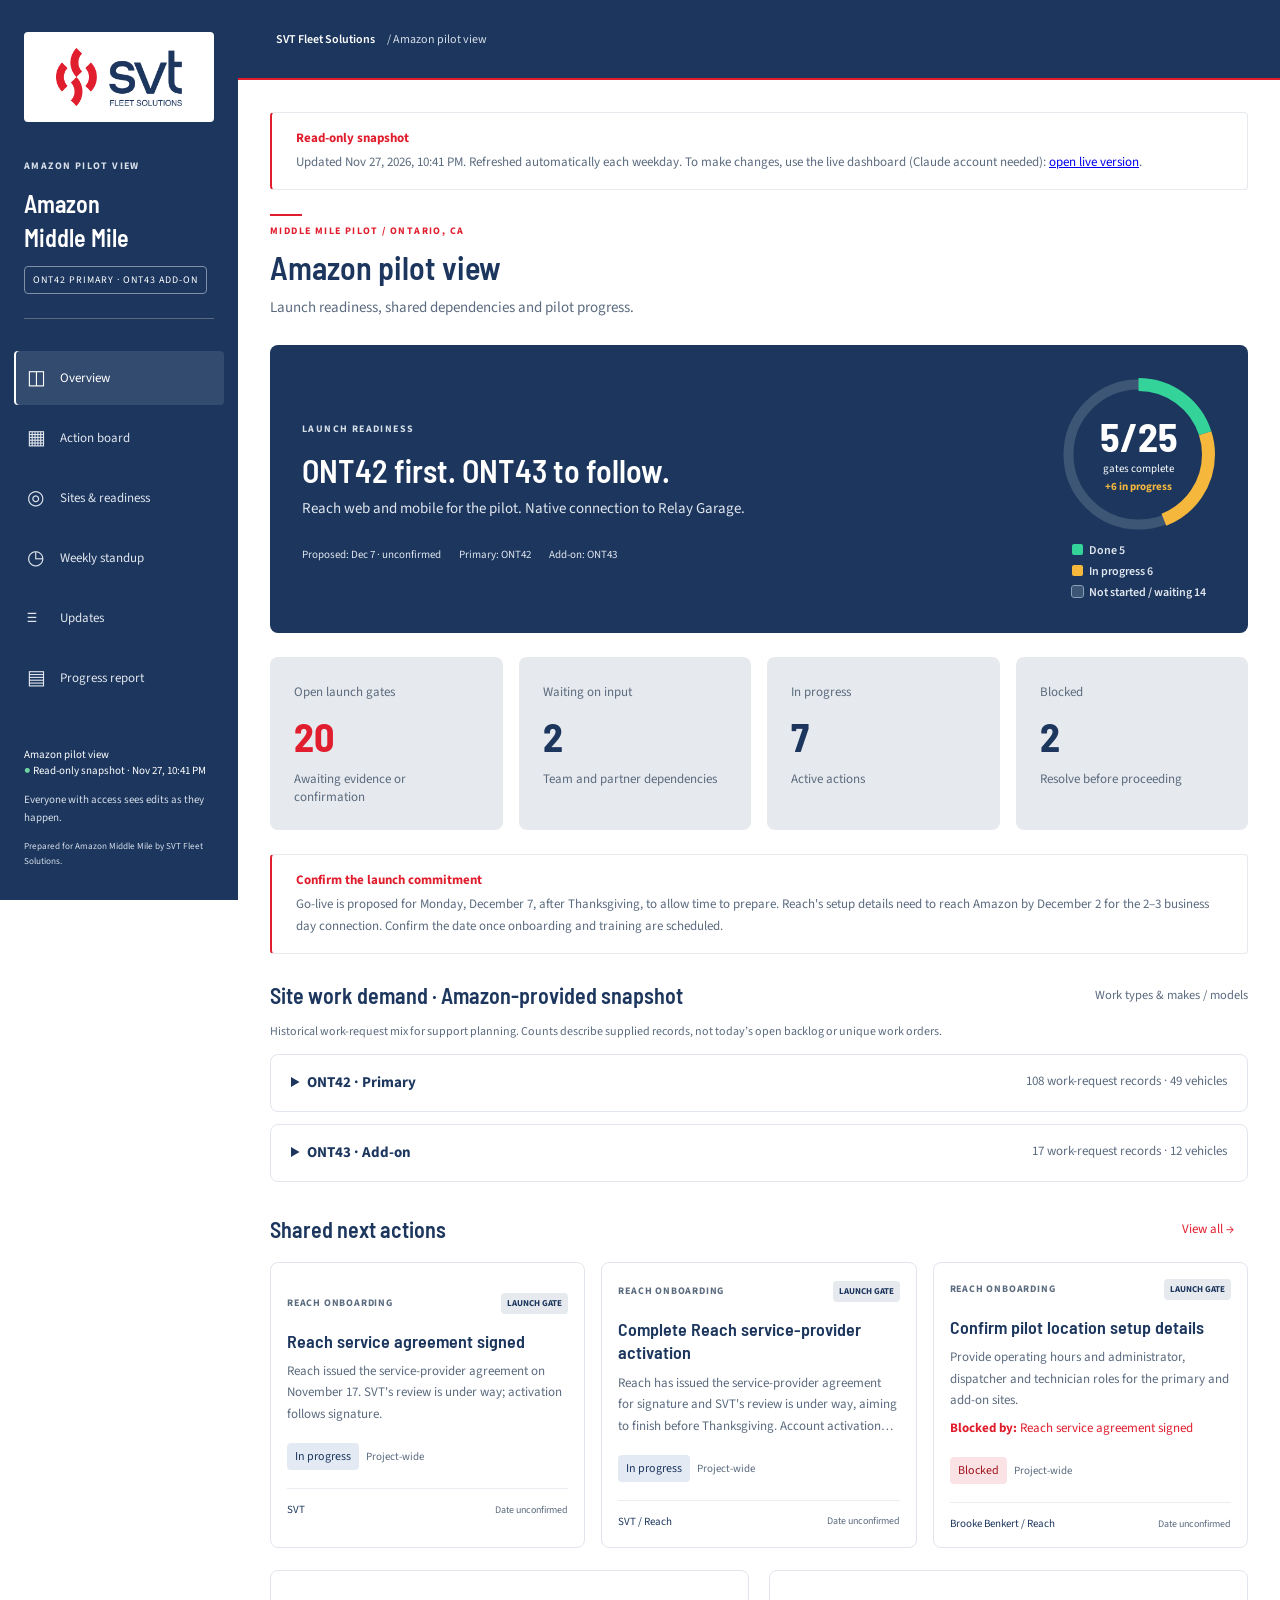
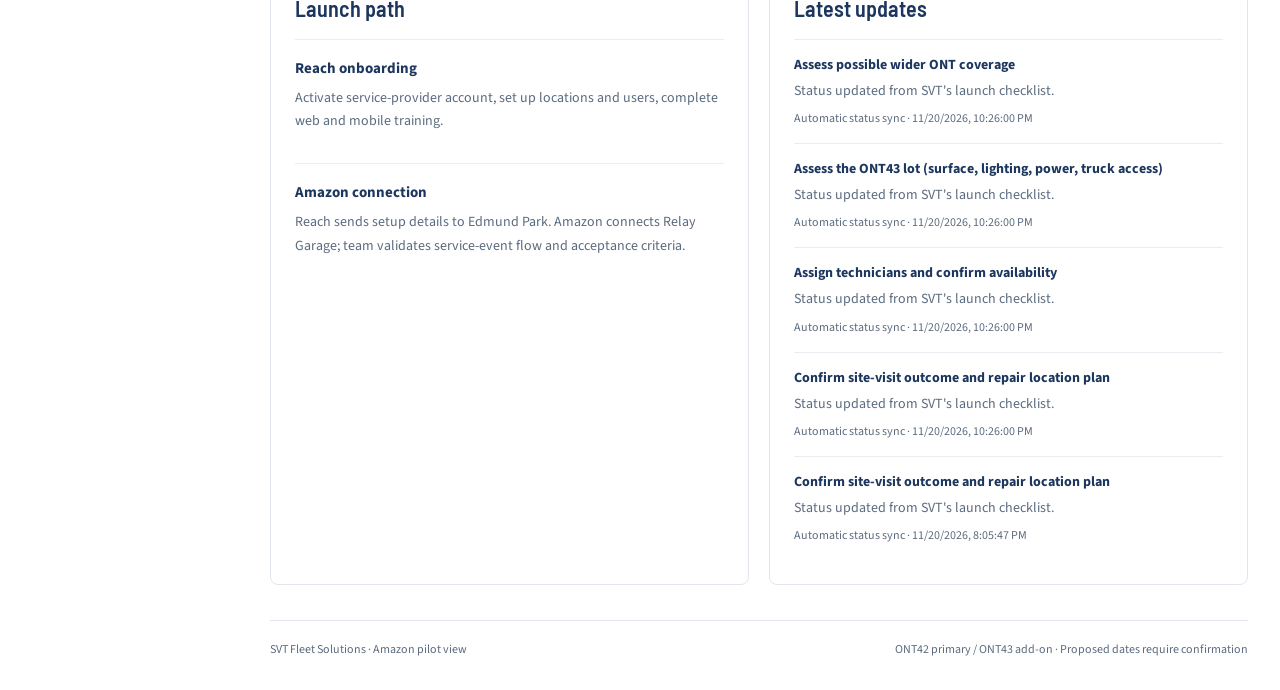
==== commit 912423e0: "Refresh public snapshots 2026-11-27 4:41 PM CT Co-Authored-By: Claude Opus 5.5 <noreply@anthropic.co" ====
--- a/docs/amazon/index.html
+++ b/docs/amazon/index.html
@@ -1,5 +1,5 @@
 <!doctype html><html lang="en"><head><meta charset="utf-8"><meta name="viewport" content="width=device-width,initial-scale=1"><meta name="robots" content="noindex,nofollow"><script>
-window.__SNAPSHOT = {"at":"2026-11-27T16:42:26+00:00","live":"https://claude.ai/artifact/FVQgNvfAAnkuC6uZiwc668","data":{"tasks":[{"blockedBy":"","comments":[],"detail":"Confirm approved working areas, arrival process, safety requirements and offsite routing for complex repairs. Do not post gate codes here.","due":"","evidence":"Work area to define after the Nov 17 visit","gate":true,"id":"access","order":16,"owner":"SVT / Amazon","priority":"High","rev":1,"site":"Project-wide","src":["rd16"],"status":"Not started","stream":"Site readiness","title":"Confirm site access and safe repair areas","updatedAt":"2026-11-19T19:30:00Z","updatedBy":"SVT project team"},{"blockedBy":"","comments":[],"detail":"Reach has issued the service-provider agreement for signature and SVT's review is under way, aiming to finish before Thanksgiving. Account activation follows signature. Native Amazon connection and user setup remain separate steps.","due":"","evidence":"Agreement issued Nov 17; signature pending","gate":true,"id":"activate","order":5,"owner":"SVT / Reach","priority":"High","rev":1,"site":"Project-wide","src":["rd06"],"status":"In progress","stream":"Reach onboarding","title":"Complete Reach service-provider activation","updatedAt":"2026-11-19T19:30:00Z","updatedBy":"SVT project team"},{"blockedBy":"","comments":[],"detail":"Reach issued the service-provider agreement on November 17. SVT's review is under way; activation follows signature.","due":"","evidence":"Agreement issued Nov 17","gate":true,"id":"agreement","order":4,"owner":"SVT","priority":"High","rev":1,"site":"Project-wide","src":["rd01"],"status":"In progress","stream":"Reach onboarding","title":"Reach service agreement signed","updatedAt":"2026-11-19T19:30:00Z","updatedBy":"SVT project team"},{"blockedBy":"","comments":[],"detail":"Confirm whether SVT technicians are covered under the DTNA dealer umbrella or SVT registers directly.","due":"","evidence":"Operational status requires confirmation","gate":true,"id":"avetta","order":15,"owner":"SVT","priority":"High","rev":1,"site":"Both sites","src":["rd15"],"status":"Not started","stream":"Site readiness","title":"Confirm contractor safety (Avetta) coverage for SVT technicians","updatedAt":"2026-11-19T19:30:00Z","updatedBy":"SVT project team"},{"blockedBy":"","comments":[],"detail":"Agree how SVT takes on the current ONT42 service-request backlog at launch.","due":"","evidence":"Operational status requires confirmation","gate":false,"id":"backlog","order":22,"owner":"SVT / Amazon","priority":"Medium","rev":1,"site":"ONT42","src":["rd21"],"status":"Not started","stream":"Service readiness","title":"Plan for the existing ONT42 repair backlog","updatedAt":"2026-11-19T19:30:00Z","updatedBy":"SVT project team"},{"blockedBy":"","comments":[],"detail":"Certificate of insurance and site entry requirements confirmed: safety vest required, no badge or orientation.","due":"","evidence":"Confirmed with Amazon site team","gate":true,"id":"coi","order":14,"owner":"SVT","priority":"High","rev":1,"site":"Both sites","src":["rd14"],"status":"Done","stream":"Site readiness","title":"Insurance (COI) and site entry requirements confirmed","updatedAt":"2026-11-19T19:30:00Z","updatedBy":"SVT project team"},{"blockedBy":"","comments":[],"detail":"Amazon connection estimate: 2–3 business days after setup details are received. Validate service-event updates from Reach.","due":"","evidence":"Not started","gate":true,"id":"connection","order":9,"owner":"Reach / Amazon","priority":"High","rev":1,"site":"Project-wide","src":["rd09"],"status":"Not started","stream":"Technology readiness","title":"Validate native Relay Garage event flow","updatedAt":"2026-11-19T19:30:00Z","updatedBy":"SVT project team"},{"blockedBy":"","comments":[],"detail":"Amazon requested input on possible wider ONT coverage. This is exploratory and does not change ONT42 primary / ONT43 add-on scope or establish new site approval.","due":"","evidence":"Amazon request Nov 16","gate":false,"id":"coverage","order":29,"owner":"Brooke Benkert / Amazon","priority":"Low","rev":2,"site":"Project-wide","src":["rd27"],"status":"In progress","stream":"Launch readiness","title":"Assess possible wider ONT coverage","updatedAt":"2026-11-20T22:26:00Z","updatedBy":"Automatic status sync"},{"blockedBy":"","comments":[],"detail":"Proposed go-live moved to Monday, Dec 7 (after Thanksgiving) to allow prep time. Confirm onboarding, training and Amazon connection timing before committing the date.","due":"","evidence":"Proposed Dec 7, not yet confirmed","gate":true,"id":"date","order":11,"owner":"SVT / Amazon","priority":"High","rev":2,"site":"Project-wide","src":["rd25"],"status":"Awaiting confirmation","stream":"Launch readiness","title":"Confirm launch date and acceptance criteria","updatedAt":"2026-11-19T20:30:00Z","updatedBy":"SVT project team"},{"blockedBy":"agreement","comments":[],"detail":"Reach shares location setup with Amazon to initiate the native Relay Garage connection. Starts once Reach has the location details.","due":"","evidence":"Waiting on location setup","gate":true,"id":"handoff","order":8,"owner":"Reach / Edmund Park","priority":"High","resumeStatus":"Not started","rev":2,"site":"Project-wide","src":["rd08"],"status":"Blocked","stream":"Technology readiness","title":"Confirm Reach → Amazon setup handoff","updatedAt":"2026-11-20T00:05:14Z","updatedBy":"Automatic status sync"},{"blockedBy":"","comments":[],"detail":"Response time, shifts, pickup and delivery, and CNG handling. Also needed for the Reach location setup.","due":"","evidence":"Operational status requires confirmation","gate":true,"id":"hours","order":19,"owner":"SVT","priority":"High","rev":1,"site":"Both sites","src":["rd18"],"status":"Awaiting confirmation","stream":"Service readiness","title":"Set service levels and shop hours","updatedAt":"2026-11-19T19:30:00Z","updatedBy":"SVT project team"},{"blockedBy":"","comments":[],"detail":"SVT completed the onboarding intake November 16. Account activation and native Amazon connection remain separate readiness steps.","due":"","evidence":"Intake submitted Nov 16","gate":true,"id":"intake","order":2,"owner":"Brooke Benkert","priority":"High","rev":1,"site":"Project-wide","src":["rd05"],"status":"Done","stream":"Reach onboarding","title":"Reach intake submitted","updatedAt":"2026-11-19T19:30:00Z","updatedBy":"SVT project team"},{"blockedBy":"","comments":[],"detail":"Confirm how pilot work is invoiced through DTNA / Corcentric.","due":"","evidence":"Operational status requires confirmation","gate":true,"id":"invoicing","order":23,"owner":"SVT / Amazon","priority":"Medium","rev":1,"site":"Project-wide","src":["rd22"],"status":"Not started","stream":"Service readiness","title":"Confirm invoicing path through DTNA / Corcentric","updatedAt":"2026-11-19T19:30:00Z","updatedBy":"SVT project team"},{"blockedBy":"agreement","comments":[],"detail":"Provide operating hours and administrator, dispatcher and technician roles for the primary and add-on sites.","due":"","evidence":"Site hours and user roles being gathered","gate":true,"id":"location","order":6,"owner":"Brooke Benkert / Reach","priority":"High","rev":3,"site":"Project-wide","src":["rd07"],"status":"Blocked","stream":"Reach onboarding","title":"Confirm pilot location setup details","updatedAt":"2026-11-20T22:26:00Z","updatedBy":"Automatic status sync"},{"blockedBy":"","comments":[],"detail":"Confirm repair-time baseline, repairs aging over 7 / 14 days, tractors down and reporting cadence.","due":"","evidence":"Not started","gate":false,"id":"measures","order":28,"owner":"Brooke Benkert / Amazon","priority":"Medium","rev":1,"site":"Project-wide","src":["rd26"],"status":"Not started","stream":"Pilot performance","title":"Agree pilot measurement plan","updatedAt":"2026-11-19T19:30:00Z","updatedBy":"SVT project team"},{"blockedBy":"","comments":[],"detail":"Primary launch site. Validate coverage, site constraints and readiness sign-off.","due":"","evidence":"Visit held Nov 17; sign-off pending","gate":true,"id":"ont42","order":17,"owner":"SVT / Amazon","priority":"High","rev":1,"site":"ONT42","src":[],"status":"In progress","stream":"Site readiness","title":"Confirm ONT42 launch readiness","updatedAt":"2026-11-19T19:30:00Z","updatedBy":"SVT project team"},{"blockedBy":"","comments":[],"detail":"Add-on site. Confirm activation date, working area and readiness separately from the primary launch.","due":"","evidence":"Not started","gate":false,"id":"ont43","order":25,"owner":"SVT / Amazon","priority":"Medium","rev":1,"site":"ONT43","src":[],"status":"Not started","stream":"Site readiness","title":"Confirm ONT43 add-on timing","updatedAt":"2026-11-19T19:30:00Z","updatedBy":"SVT project team"},{"blockedBy":"","comments":[],"detail":"ONT43 has more room on a dirt lot. Assess surface, lighting, power, shelter and truck access.","due":"","evidence":"Operational status requires confirmation","gate":true,"id":"ont43lot","order":26,"owner":"SVT","priority":"Medium","rev":2,"site":"ONT43","src":["rd31"],"status":"In progress","stream":"Site readiness","title":"Assess the ONT43 lot (surface, lighting, power, truck access)","updatedAt":"2026-11-20T22:26:00Z","updatedBy":"Automatic status sync"},{"blockedBy":"","comments":[],"detail":"Confirm ONT43 entry and safety requirements match ONT42.","due":"","evidence":"Operational status requires confirmation","gate":true,"id":"ont43req","order":27,"owner":"SVT / Amazon","priority":"Medium","rev":1,"site":"ONT43","src":["rd32"],"status":"Not started","stream":"Site readiness","title":"Confirm ONT43 site requirements","updatedAt":"2026-11-19T19:30:00Z","updatedBy":"SVT project team"},{"blockedBy":"","comments":[],"detail":"Parts sourcing for Freightliner and Volvo units, including Volvo parts through the local Volvo dealer.","due":"","evidence":"Operational status requires confirmation","gate":true,"id":"parts","order":21,"owner":"SVT","priority":"High","rev":1,"site":"Both sites","src":["rd20"],"status":"Not started","stream":"Service readiness","title":"Put the parts plan in place, including Volvo parts","updatedAt":"2026-11-19T19:30:00Z","updatedBy":"SVT project team"},{"blockedBy":"","comments":[],"detail":"Confirm the pre-authorization threshold per repair and how it is set up in Reach.","due":"","evidence":"Operational status requires confirmation","gate":true,"id":"preauth","order":24,"owner":"SVT / Amazon","priority":"Medium","rev":1,"site":"Project-wide","src":["rd23"],"status":"Not started","stream":"Service readiness","title":"Confirm pre-authorization threshold for Reach","updatedAt":"2026-11-19T19:30:00Z","updatedBy":"SVT project team"},{"blockedBy":"","comments":[],"detail":"ONT42 is the confirmed primary site; ONT43 is the add-on.","due":"","evidence":"Brooke confirmation · Nov 17","gate":true,"id":"scope","order":1,"owner":"Brooke Benkert","priority":"Medium","rev":1,"site":"Both sites","src":[],"status":"Done","stream":"Launch readiness","title":"Pilot scope: ONT42 primary, ONT43 add-on","updatedAt":"2026-11-19T19:30:00Z","updatedBy":"SVT project team"},{"blockedBy":"","comments":[],"detail":"Onboarding session held with Reach on November 16.","due":"","evidence":"Held Nov 16","gate":true,"id":"session","order":3,"owner":"SVT / Reach","priority":"High","rev":1,"site":"Project-wide","src":["rd04"],"status":"Done","stream":"Reach onboarding","title":"Reach onboarding session held","updatedAt":"2026-11-19T19:30:00Z","updatedBy":"SVT project team"},{"blockedBy":"","comments":[],"detail":"Name the technicians for the pilot and confirm their availability.","due":"","evidence":"Operational status requires confirmation","gate":true,"id":"techs","order":18,"owner":"SVT","priority":"High","rev":2,"site":"Both sites","src":["rd17"],"status":"In progress","stream":"Service readiness","title":"Assign technicians and confirm availability","updatedAt":"2026-11-20T22:26:00Z","updatedBy":"Automatic status sync"},{"blockedBy":"","comments":[],"detail":"Recommended acceptance test: work request, dispatch, technician update, closure and confirmation of billing handoff.","due":"","evidence":"Not started","gate":true,"id":"test","order":10,"owner":"SVT / Reach / Amazon","priority":"High","rev":1,"site":"Project-wide","src":[],"status":"Not started","stream":"Technology readiness","title":"Complete end-to-end pilot validation","updatedAt":"2026-11-19T19:30:00Z","updatedBy":"SVT project team"},{"blockedBy":"","comments":[],"detail":"Separate web-portal and mobile-app training; verify users can complete their assigned workflows. Scheduled once Reach shares credentials.","due":"","evidence":"Not scheduled yet","gate":true,"id":"training","order":7,"owner":"SVT / Reach","priority":"High","rev":1,"site":"Project-wide","src":["rd11"],"status":"Not started","stream":"Service readiness","title":"Complete dispatcher and technician training","updatedAt":"2026-11-19T19:30:00Z","updatedBy":"SVT project team"},{"blockedBy":"","comments":[],"detail":"Mobile service units equipped and ready for on-site repairs.","due":"","evidence":"Operational status requires confirmation","gate":true,"id":"units","order":20,"owner":"SVT","priority":"High","rev":1,"site":"Both sites","src":["rd19"],"status":"Not started","stream":"Service readiness","title":"Ready mobile service units for on-site work","updatedAt":"2026-11-19T19:30:00Z","updatedBy":"SVT project team"},{"blockedBy":"","comments":[],"detail":"Choose the repair location plan from the November 17 visit: nearby offsite work, moving units to the ONT43 working area, or mobile on site plus offsite.","due":"","evidence":"Visit held Nov 17; SVT recommendation pending","gate":true,"id":"visit","order":13,"owner":"SVT / Amazon","priority":"High","rev":3,"site":"Both sites","src":["rd24"],"status":"In progress","stream":"Site readiness","title":"Confirm site-visit outcome and repair location plan","updatedAt":"2026-11-20T22:26:00Z","updatedBy":"Automatic status sync"},{"blockedBy":"","comments":[],"detail":"SVT visited ONT42 and ONT43 on November 17 with Amazon's site team.","due":"","evidence":"Held Nov 17","gate":true,"id":"visitheld","order":12,"owner":"SVT / Amazon","priority":"High","rev":1,"site":"Both sites","src":["rd13"],"status":"Done","stream":"Site readiness","title":"Site visit to ONT42 and ONT43","updatedAt":"2026-11-19T19:30:00Z","updatedBy":"SVT project team"}],"activity":[{"actor":"SVT project team","at":"2026-11-16T23:30:00Z","id":"a-20261116-coverage","note":"Amazon requested input on possible wider ONT coverage. This is exploratory and does not change ONT42 primary / ONT43 add-on scope or establish new site approval.","status":"Not started","taskId":"coverage","title":"Assess possible wider ONT coverage"},{"actor":"SVT project team","at":"2026-11-16T22:00:36Z","id":"a-20261116-intake","note":"Reach intake submission confirmed for November 16. No activation or integration completion is implied.","status":"Done","taskId":"intake","title":"Reach intake submitted"},{"actor":"SVT project team","at":"2026-11-16T23:00:00Z","id":"a-20261116-reach","note":"Reach is creating SVT's service-provider account with a new Relay Garage integration for ONT42 and ONT43. SVT dispatchers will use the Reach web portal and technicians the Reach mobile app. Reach estimates about two weeks to go live, targeting before Thanksgiving.","status":"In progress","taskId":"activate","title":"Reach onboarding underway"},{"actor":"SVT project team","at":"2026-11-18T03:00:00Z","id":"a-20261117-visit","note":"SVT visited ONT42 and ONT43 on November 17. The recommendation for nearby offsite work versus the ONT43 working area will be recorded here.","status":"In progress","taskId":"visit","title":"Site visit held at ONT42 and ONT43"},{"actor":"SVT project team","at":"2026-11-18T16:30:00Z","id":"a-20261118-activate","note":"Reach issued the service-provider agreement for signature and SVT's review is under way, aiming to finish before Thanksgiving. Account activation follows signature.","status":"In progress","taskId":"activate","title":"Complete Reach service-provider activation"},{"actor":"SVT project team","at":"2026-11-19T20:30:00Z","id":"a-20261119-golive","note":"SVT proposes moving the ONT42 go-live to Monday, December 7, after Thanksgiving, to allow time for Reach onboarding, training and the Amazon connection. The date is proposed and still to be confirmed with Amazon.","status":"Awaiting confirmation","taskId":"date","title":"Go-live moved to after Thanksgiving"},{"actor":"Automatic status sync","at":"2026-11-19T22:26:00Z","id":"a-20261119-location","note":"Status updated from SVT's launch checklist.","status":"Blocked","taskId":"location","title":"Confirm pilot location setup details"},{"actor":"Automatic status sync","at":"2026-11-20T22:26:00Z","id":"a-20261120-coverage","note":"Status updated from SVT's launch checklist.","status":"In progress","taskId":"coverage","title":"Assess possible wider ONT coverage"},{"actor":"Automatic status sync","at":"2026-11-20T22:26:00Z","id":"a-20261120-ont43lot","note":"Status updated from SVT's launch checklist.","status":"In progress","taskId":"ont43lot","title":"Assess the ONT43 lot (surface, lighting, power, truck access)"},{"actor":"Automatic status sync","at":"2026-11-20T22:26:00Z","id":"a-20261120-techs","note":"Status updated from SVT's launch checklist.","status":"In progress","taskId":"techs","title":"Assign technicians and confirm availability"},{"actor":"Automatic status sync","at":"2026-11-20T22:26:00Z","id":"a-20261120-visit","note":"Status updated from SVT's launch checklist.","status":"In progress","taskId":"visit","title":"Confirm site-visit outcome and repair location plan"},{"actor":"Automatic status sync","at":"2026-11-20T00:05:14Z","id":"a-202611200005-handoff","note":"Status updated from SVT's launch checklist.","status":"Blocked","taskId":"handoff","title":"Confirm Reach → Amazon setup handoff"},{"actor":"Automatic status sync","at":"2026-11-20T20:05:47Z","id":"a-202611202005-visit","note":"Status updated from SVT's launch checklist.","status":"Not started","taskId":"visit","title":"Confirm site-visit outcome and repair location plan"}],"meta":[{"commitmentNote":"Go-live is proposed for Monday, December 7, after Thanksgiving, to allow time to prepare. Reach's setup details need to reach Amazon by December 2 for the 2–3 business day connection. Confirm the date once onboarding and training are scheduled.","goLive":"2026-12-07","goLiveConfirmed":false,"goLiveLabel":"Dec 7","goLiveNote":"Proposed for after Thanksgiving to allow prep time; to confirm with Amazon.","id":"status","source":"https://claude.ai/artifact/57pZLpxJVW2gb8xTgxj77H","syncedAt":"2026-11-27T16:05:33Z"}]}};
+window.__SNAPSHOT = {"at":"2026-11-27T22:41:56+00:00","live":"https://claude.ai/artifact/FVQgNvfAAnkuC6uZiwc668","data":{"tasks":[{"blockedBy":"","comments":[],"detail":"Confirm approved working areas, arrival process, safety requirements and offsite routing for complex repairs. Do not post gate codes here.","due":"","evidence":"Work area to define after the Nov 17 visit","gate":true,"id":"access","order":16,"owner":"SVT / Amazon","priority":"High","rev":1,"site":"Project-wide","src":["rd16"],"status":"Not started","stream":"Site readiness","title":"Confirm site access and safe repair areas","updatedAt":"2026-11-19T19:30:00Z","updatedBy":"SVT project team"},{"blockedBy":"","comments":[],"detail":"Reach has issued the service-provider agreement for signature and SVT's review is under way, aiming to finish before Thanksgiving. Account activation follows signature. Native Amazon connection and user setup remain separate steps.","due":"","evidence":"Agreement issued Nov 17; signature pending","gate":true,"id":"activate","order":5,"owner":"SVT / Reach","priority":"High","rev":1,"site":"Project-wide","src":["rd06"],"status":"In progress","stream":"Reach onboarding","title":"Complete Reach service-provider activation","updatedAt":"2026-11-19T19:30:00Z","updatedBy":"SVT project team"},{"blockedBy":"","comments":[],"detail":"Reach issued the service-provider agreement on November 17. SVT's review is under way; activation follows signature.","due":"","evidence":"Agreement issued Nov 17","gate":true,"id":"agreement","order":4,"owner":"SVT","priority":"High","rev":1,"site":"Project-wide","src":["rd01"],"status":"In progress","stream":"Reach onboarding","title":"Reach service agreement signed","updatedAt":"2026-11-19T19:30:00Z","updatedBy":"SVT project team"},{"blockedBy":"","comments":[],"detail":"Confirm whether SVT technicians are covered under the DTNA dealer umbrella or SVT registers directly.","due":"","evidence":"Operational status requires confirmation","gate":true,"id":"avetta","order":15,"owner":"SVT","priority":"High","rev":1,"site":"Both sites","src":["rd15"],"status":"Not started","stream":"Site readiness","title":"Confirm contractor safety (Avetta) coverage for SVT technicians","updatedAt":"2026-11-19T19:30:00Z","updatedBy":"SVT project team"},{"blockedBy":"","comments":[],"detail":"Agree how SVT takes on the current ONT42 service-request backlog at launch.","due":"","evidence":"Operational status requires confirmation","gate":false,"id":"backlog","order":22,"owner":"SVT / Amazon","priority":"Medium","rev":1,"site":"ONT42","src":["rd21"],"status":"Not started","stream":"Service readiness","title":"Plan for the existing ONT42 repair backlog","updatedAt":"2026-11-19T19:30:00Z","updatedBy":"SVT project team"},{"blockedBy":"","comments":[],"detail":"Certificate of insurance and site entry requirements confirmed: safety vest required, no badge or orientation.","due":"","evidence":"Confirmed with Amazon site team","gate":true,"id":"coi","order":14,"owner":"SVT","priority":"High","rev":1,"site":"Both sites","src":["rd14"],"status":"Done","stream":"Site readiness","title":"Insurance (COI) and site entry requirements confirmed","updatedAt":"2026-11-19T19:30:00Z","updatedBy":"SVT project team"},{"blockedBy":"","comments":[],"detail":"Amazon connection estimate: 2–3 business days after setup details are received. Validate service-event updates from Reach.","due":"","evidence":"Not started","gate":true,"id":"connection","order":9,"owner":"Reach / Amazon","priority":"High","rev":1,"site":"Project-wide","src":["rd09"],"status":"Not started","stream":"Technology readiness","title":"Validate native Relay Garage event flow","updatedAt":"2026-11-19T19:30:00Z","updatedBy":"SVT project team"},{"blockedBy":"","comments":[],"detail":"Amazon requested input on possible wider ONT coverage. This is exploratory and does not change ONT42 primary / ONT43 add-on scope or establish new site approval.","due":"","evidence":"Amazon request Nov 16","gate":false,"id":"coverage","order":29,"owner":"Brooke Benkert / Amazon","priority":"Low","rev":2,"site":"Project-wide","src":["rd27"],"status":"In progress","stream":"Launch readiness","title":"Assess possible wider ONT coverage","updatedAt":"2026-11-20T22:26:00Z","updatedBy":"Automatic status sync"},{"blockedBy":"","comments":[],"detail":"Proposed go-live moved to Monday, Dec 7 (after Thanksgiving) to allow prep time. Confirm onboarding, training and Amazon connection timing before committing the date.","due":"","evidence":"Proposed Dec 7, not yet confirmed","gate":true,"id":"date","order":11,"owner":"SVT / Amazon","priority":"High","rev":2,"site":"Project-wide","src":["rd25"],"status":"Awaiting confirmation","stream":"Launch readiness","title":"Confirm launch date and acceptance criteria","updatedAt":"2026-11-19T20:30:00Z","updatedBy":"SVT project team"},{"blockedBy":"agreement","comments":[],"detail":"Reach shares location setup with Amazon to initiate the native Relay Garage connection. Starts once Reach has the location details.","due":"","evidence":"Waiting on location setup","gate":true,"id":"handoff","order":8,"owner":"Reach / Edmund Park","priority":"High","resumeStatus":"Not started","rev":2,"site":"Project-wide","src":["rd08"],"status":"Blocked","stream":"Technology readiness","title":"Confirm Reach → Amazon setup handoff","updatedAt":"2026-11-20T00:05:14Z","updatedBy":"Automatic status sync"},{"blockedBy":"","comments":[],"detail":"Response time, shifts, pickup and delivery, and CNG handling. Also needed for the Reach location setup.","due":"","evidence":"Operational status requires confirmation","gate":true,"id":"hours","order":19,"owner":"SVT","priority":"High","rev":1,"site":"Both sites","src":["rd18"],"status":"Awaiting confirmation","stream":"Service readiness","title":"Set service levels and shop hours","updatedAt":"2026-11-19T19:30:00Z","updatedBy":"SVT project team"},{"blockedBy":"","comments":[],"detail":"SVT completed the onboarding intake November 16. Account activation and native Amazon connection remain separate readiness steps.","due":"","evidence":"Intake submitted Nov 16","gate":true,"id":"intake","order":2,"owner":"Brooke Benkert","priority":"High","rev":1,"site":"Project-wide","src":["rd05"],"status":"Done","stream":"Reach onboarding","title":"Reach intake submitted","updatedAt":"2026-11-19T19:30:00Z","updatedBy":"SVT project team"},{"blockedBy":"","comments":[],"detail":"Confirm how pilot work is invoiced through DTNA / Corcentric.","due":"","evidence":"Operational status requires confirmation","gate":true,"id":"invoicing","order":23,"owner":"SVT / Amazon","priority":"Medium","rev":1,"site":"Project-wide","src":["rd22"],"status":"Not started","stream":"Service readiness","title":"Confirm invoicing path through DTNA / Corcentric","updatedAt":"2026-11-19T19:30:00Z","updatedBy":"SVT project team"},{"blockedBy":"agreement","comments":[],"detail":"Provide operating hours and administrator, dispatcher and technician roles for the primary and add-on sites.","due":"","evidence":"Site hours and user roles being gathered","gate":true,"id":"location","order":6,"owner":"Brooke Benkert / Reach","priority":"High","rev":3,"site":"Project-wide","src":["rd07"],"status":"Blocked","stream":"Reach onboarding","title":"Confirm pilot location setup details","updatedAt":"2026-11-20T22:26:00Z","updatedBy":"Automatic status sync"},{"blockedBy":"","comments":[],"detail":"Confirm repair-time baseline, repairs aging over 7 / 14 days, tractors down and reporting cadence.","due":"","evidence":"Not started","gate":false,"id":"measures","order":28,"owner":"Brooke Benkert / Amazon","priority":"Medium","rev":1,"site":"Project-wide","src":["rd26"],"status":"Not started","stream":"Pilot performance","title":"Agree pilot measurement plan","updatedAt":"2026-11-19T19:30:00Z","updatedBy":"SVT project team"},{"blockedBy":"","comments":[],"detail":"Primary launch site. Validate coverage, site constraints and readiness sign-off.","due":"","evidence":"Visit held Nov 17; sign-off pending","gate":true,"id":"ont42","order":17,"owner":"SVT / Amazon","priority":"High","rev":1,"site":"ONT42","src":[],"status":"In progress","stream":"Site readiness","title":"Confirm ONT42 launch readiness","updatedAt":"2026-11-19T19:30:00Z","updatedBy":"SVT project team"},{"blockedBy":"","comments":[],"detail":"Add-on site. Confirm activation date, working area and readiness separately from the primary launch.","due":"","evidence":"Not started","gate":false,"id":"ont43","order":25,"owner":"SVT / Amazon","priority":"Medium","rev":1,"site":"ONT43","src":[],"status":"Not started","stream":"Site readiness","title":"Confirm ONT43 add-on timing","updatedAt":"2026-11-19T19:30:00Z","updatedBy":"SVT project team"},{"blockedBy":"","comments":[],"detail":"ONT43 has more room on a dirt lot. Assess surface, lighting, power, shelter and truck access.","due":"","evidence":"Operational status requires confirmation","gate":true,"id":"ont43lot","order":26,"owner":"SVT","priority":"Medium","rev":2,"site":"ONT43","src":["rd31"],"status":"In progress","stream":"Site readiness","title":"Assess the ONT43 lot (surface, lighting, power, truck access)","updatedAt":"2026-11-20T22:26:00Z","updatedBy":"Automatic status sync"},{"blockedBy":"","comments":[],"detail":"Confirm ONT43 entry and safety requirements match ONT42.","due":"","evidence":"Operational status requires confirmation","gate":true,"id":"ont43req","order":27,"owner":"SVT / Amazon","priority":"Medium","rev":1,"site":"ONT43","src":["rd32"],"status":"Not started","stream":"Site readiness","title":"Confirm ONT43 site requirements","updatedAt":"2026-11-19T19:30:00Z","updatedBy":"SVT project team"},{"blockedBy":"","comments":[],"detail":"Parts sourcing for Freightliner and Volvo units, including Volvo parts through the local Volvo dealer.","due":"","evidence":"Operational status requires confirmation","gate":true,"id":"parts","order":21,"owner":"SVT","priority":"High","rev":1,"site":"Both sites","src":["rd20"],"status":"Not started","stream":"Service readiness","title":"Put the parts plan in place, including Volvo parts","updatedAt":"2026-11-19T19:30:00Z","updatedBy":"SVT project team"},{"blockedBy":"","comments":[],"detail":"Confirm the pre-authorization threshold per repair and how it is set up in Reach.","due":"","evidence":"Operational status requires confirmation","gate":true,"id":"preauth","order":24,"owner":"SVT / Amazon","priority":"Medium","rev":1,"site":"Project-wide","src":["rd23"],"status":"Not started","stream":"Service readiness","title":"Confirm pre-authorization threshold for Reach","updatedAt":"2026-11-19T19:30:00Z","updatedBy":"SVT project team"},{"blockedBy":"","comments":[],"detail":"ONT42 is the confirmed primary site; ONT43 is the add-on.","due":"","evidence":"Brooke confirmation · Nov 17","gate":true,"id":"scope","order":1,"owner":"Brooke Benkert","priority":"Medium","rev":1,"site":"Both sites","src":[],"status":"Done","stream":"Launch readiness","title":"Pilot scope: ONT42 primary, ONT43 add-on","updatedAt":"2026-11-19T19:30:00Z","updatedBy":"SVT project team"},{"blockedBy":"","comments":[],"detail":"Onboarding session held with Reach on November 16.","due":"","evidence":"Held Nov 16","gate":true,"id":"session","order":3,"owner":"SVT / Reach","priority":"High","rev":1,"site":"Project-wide","src":["rd04"],"status":"Done","stream":"Reach onboarding","title":"Reach onboarding session held","updatedAt":"2026-11-19T19:30:00Z","updatedBy":"SVT project team"},{"blockedBy":"","comments":[],"detail":"Name the technicians for the pilot and confirm their availability.","due":"","evidence":"Operational status requires confirmation","gate":true,"id":"techs","order":18,"owner":"SVT","priority":"High","rev":2,"site":"Both sites","src":["rd17"],"status":"In progress","stream":"Service readiness","title":"Assign technicians and confirm availability","updatedAt":"2026-11-20T22:26:00Z","updatedBy":"Automatic status sync"},{"blockedBy":"","comments":[],"detail":"Recommended acceptance test: work request, dispatch, technician update, closure and confirmation of billing handoff.","due":"","evidence":"Not started","gate":true,"id":"test","order":10,"owner":"SVT / Reach / Amazon","priority":"High","rev":1,"site":"Project-wide","src":[],"status":"Not started","stream":"Technology readiness","title":"Complete end-to-end pilot validation","updatedAt":"2026-11-19T19:30:00Z","updatedBy":"SVT project team"},{"blockedBy":"","comments":[],"detail":"Separate web-portal and mobile-app training; verify users can complete their assigned workflows. Scheduled once Reach shares credentials.","due":"","evidence":"Not scheduled yet","gate":true,"id":"training","order":7,"owner":"SVT / Reach","priority":"High","rev":1,"site":"Project-wide","src":["rd11"],"status":"Not started","stream":"Service readiness","title":"Complete dispatcher and technician training","updatedAt":"2026-11-19T19:30:00Z","updatedBy":"SVT project team"},{"blockedBy":"","comments":[],"detail":"Mobile service units equipped and ready for on-site repairs.","due":"","evidence":"Operational status requires confirmation","gate":true,"id":"units","order":20,"owner":"SVT","priority":"High","rev":1,"site":"Both sites","src":["rd19"],"status":"Not started","stream":"Service readiness","title":"Ready mobile service units for on-site work","updatedAt":"2026-11-19T19:30:00Z","updatedBy":"SVT project team"},{"blockedBy":"","comments":[],"detail":"Choose the repair location plan from the November 17 visit: nearby offsite work, moving units to the ONT43 working area, or mobile on site plus offsite.","due":"","evidence":"Visit held Nov 17; SVT recommendation pending","gate":true,"id":"visit","order":13,"owner":"SVT / Amazon","priority":"High","rev":3,"site":"Both sites","src":["rd24"],"status":"In progress","stream":"Site readiness","title":"Confirm site-visit outcome and repair location plan","updatedAt":"2026-11-20T22:26:00Z","updatedBy":"Automatic status sync"},{"blockedBy":"","comments":[],"detail":"SVT visited ONT42 and ONT43 on November 17 with Amazon's site team.","due":"","evidence":"Held Nov 17","gate":true,"id":"visitheld","order":12,"owner":"SVT / Amazon","priority":"High","rev":1,"site":"Both sites","src":["rd13"],"status":"Done","stream":"Site readiness","title":"Site visit to ONT42 and ONT43","updatedAt":"2026-11-19T19:30:00Z","updatedBy":"SVT project team"}],"activity":[{"actor":"SVT project team","at":"2026-11-16T23:30:00Z","id":"a-20261116-coverage","note":"Amazon requested input on possible wider ONT coverage. This is exploratory and does not change ONT42 primary / ONT43 add-on scope or establish new site approval.","status":"Not started","taskId":"coverage","title":"Assess possible wider ONT coverage"},{"actor":"SVT project team","at":"2026-11-16T22:00:36Z","id":"a-20261116-intake","note":"Reach intake submission confirmed for November 16. No activation or integration completion is implied.","status":"Done","taskId":"intake","title":"Reach intake submitted"},{"actor":"SVT project team","at":"2026-11-16T23:00:00Z","id":"a-20261116-reach","note":"Reach is creating SVT's service-provider account with a new Relay Garage integration for ONT42 and ONT43. SVT dispatchers will use the Reach web portal and technicians the Reach mobile app. Reach estimates about two weeks to go live, targeting before Thanksgiving.","status":"In progress","taskId":"activate","title":"Reach onboarding underway"},{"actor":"SVT project team","at":"2026-11-18T03:00:00Z","id":"a-20261117-visit","note":"SVT visited ONT42 and ONT43 on November 17. The recommendation for nearby offsite work versus the ONT43 working area will be recorded here.","status":"In progress","taskId":"visit","title":"Site visit held at ONT42 and ONT43"},{"actor":"SVT project team","at":"2026-11-18T16:30:00Z","id":"a-20261118-activate","note":"Reach issued the service-provider agreement for signature and SVT's review is under way, aiming to finish before Thanksgiving. Account activation follows signature.","status":"In progress","taskId":"activate","title":"Complete Reach service-provider activation"},{"actor":"SVT project team","at":"2026-11-19T20:30:00Z","id":"a-20261119-golive","note":"SVT proposes moving the ONT42 go-live to Monday, December 7, after Thanksgiving, to allow time for Reach onboarding, training and the Amazon connection. The date is proposed and still to be confirmed with Amazon.","status":"Awaiting confirmation","taskId":"date","title":"Go-live moved to after Thanksgiving"},{"actor":"Automatic status sync","at":"2026-11-19T22:26:00Z","id":"a-20261119-location","note":"Status updated from SVT's launch checklist.","status":"Blocked","taskId":"location","title":"Confirm pilot location setup details"},{"actor":"Automatic status sync","at":"2026-11-20T22:26:00Z","id":"a-20261120-coverage","note":"Status updated from SVT's launch checklist.","status":"In progress","taskId":"coverage","title":"Assess possible wider ONT coverage"},{"actor":"Automatic status sync","at":"2026-11-20T22:26:00Z","id":"a-20261120-ont43lot","note":"Status updated from SVT's launch checklist.","status":"In progress","taskId":"ont43lot","title":"Assess the ONT43 lot (surface, lighting, power, truck access)"},{"actor":"Automatic status sync","at":"2026-11-20T22:26:00Z","id":"a-20261120-techs","note":"Status updated from SVT's launch checklist.","status":"In progress","taskId":"techs","title":"Assign technicians and confirm availability"},{"actor":"Automatic status sync","at":"2026-11-20T22:26:00Z","id":"a-20261120-visit","note":"Status updated from SVT's launch checklist.","status":"In progress","taskId":"visit","title":"Confirm site-visit outcome and repair location plan"},{"actor":"Automatic status sync","at":"2026-11-20T00:05:14Z","id":"a-202611200005-handoff","note":"Status updated from SVT's launch checklist.","status":"Blocked","taskId":"handoff","title":"Confirm Reach → Amazon setup handoff"},{"actor":"Automatic status sync","at":"2026-11-20T20:05:47Z","id":"a-202611202005-visit","note":"Status updated from SVT's launch checklist.","status":"Not started","taskId":"visit","title":"Confirm site-visit outcome and repair location plan"}],"meta":[{"commitmentNote":"Go-live is proposed for Monday, December 7, after Thanksgiving, to allow time to prepare. Reach's setup details need to reach Amazon by December 2 for the 2–3 business day connection. Confirm the date once onboarding and training are scheduled.","goLive":"2026-12-07","goLiveConfirmed":false,"goLiveLabel":"Dec 7","goLiveNote":"Proposed for after Thanksgiving to allow prep time; to confirm with Amazon.","id":"status","source":"https://claude.ai/artifact/57pZLpxJVW2gb8xTgxj77H","syncedAt":"2026-11-27T22:25:00Z"}]}};
 (function(){
   var D = window.__SNAPSHOT.data, ro = function(){ return Promise.reject({code:"invalid_argument", message:"This is a read-only snapshot."}); };
   function rows(c){ return (D[c]||[]).map(function(r){ var o = Object.assign({}, r); var id = o.id; delete o.id; return {id:id, exists:true, data:function(){ return o; }}; }); }
